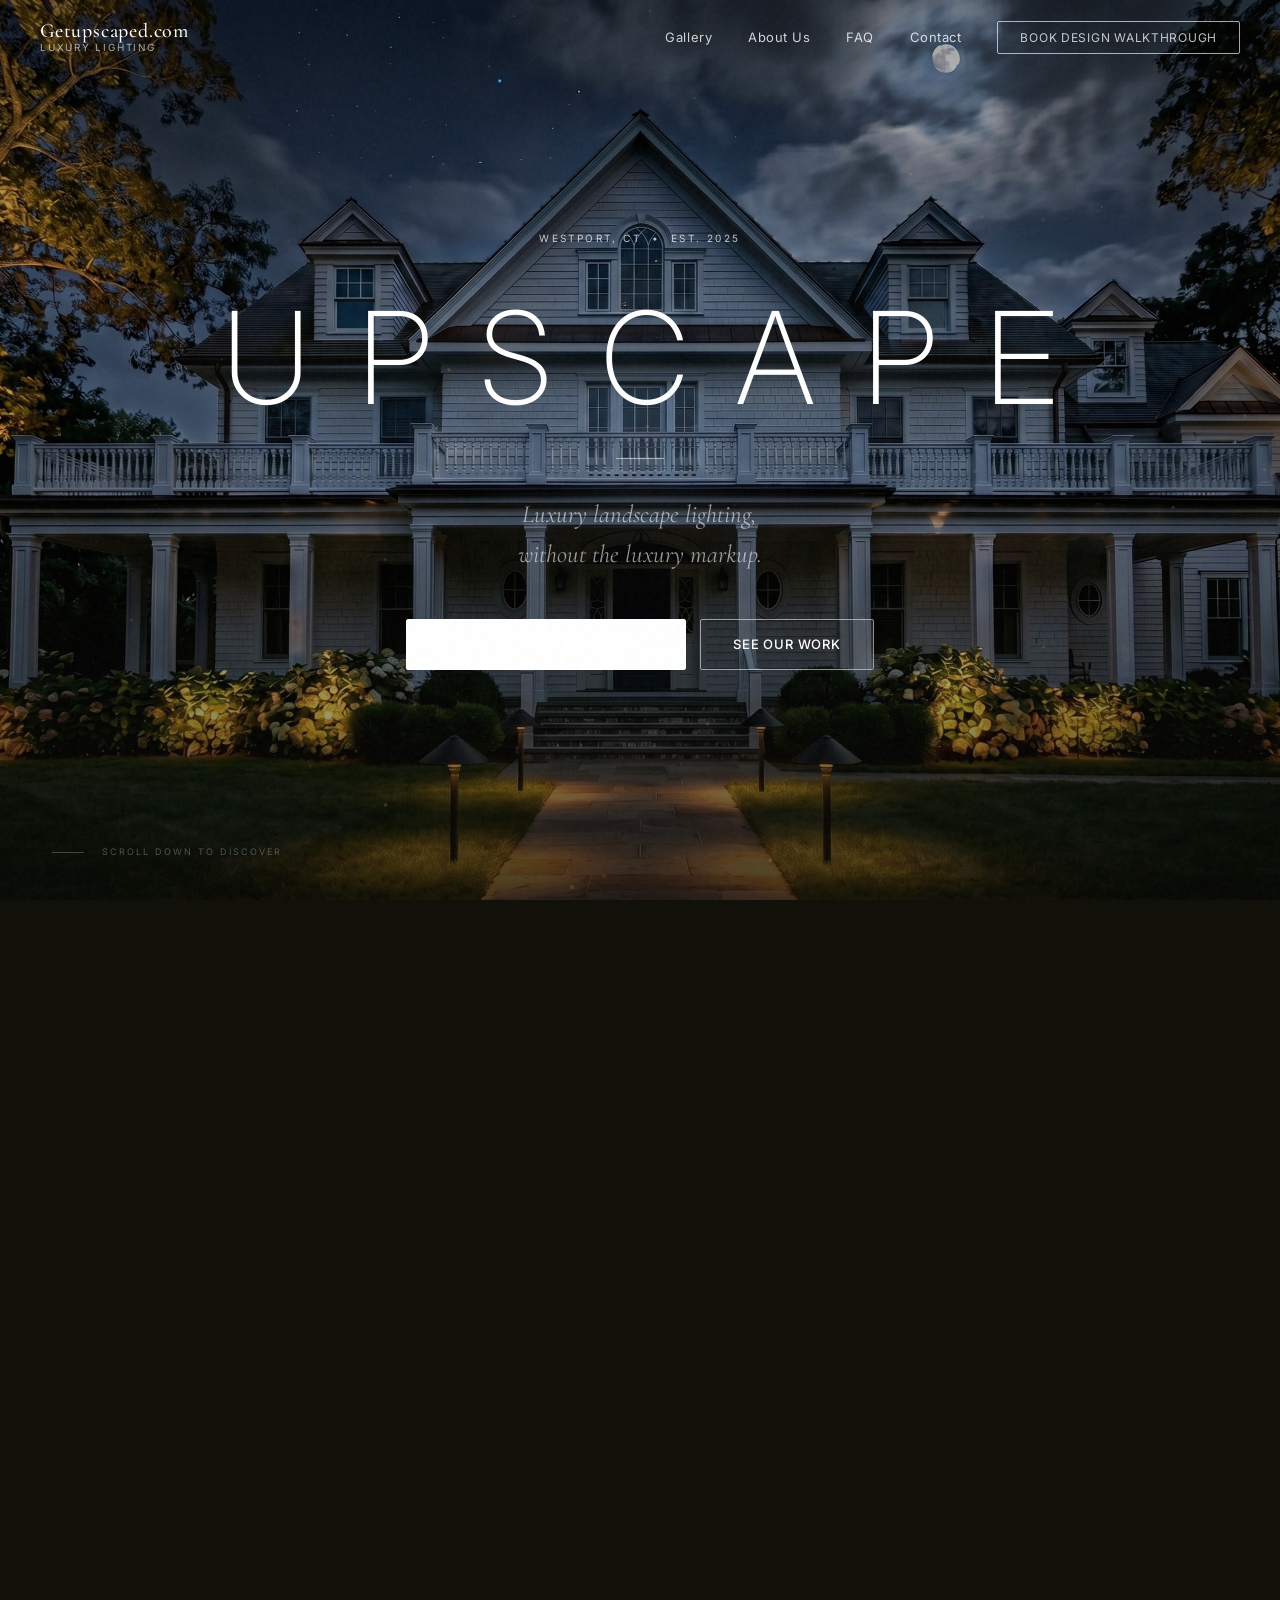
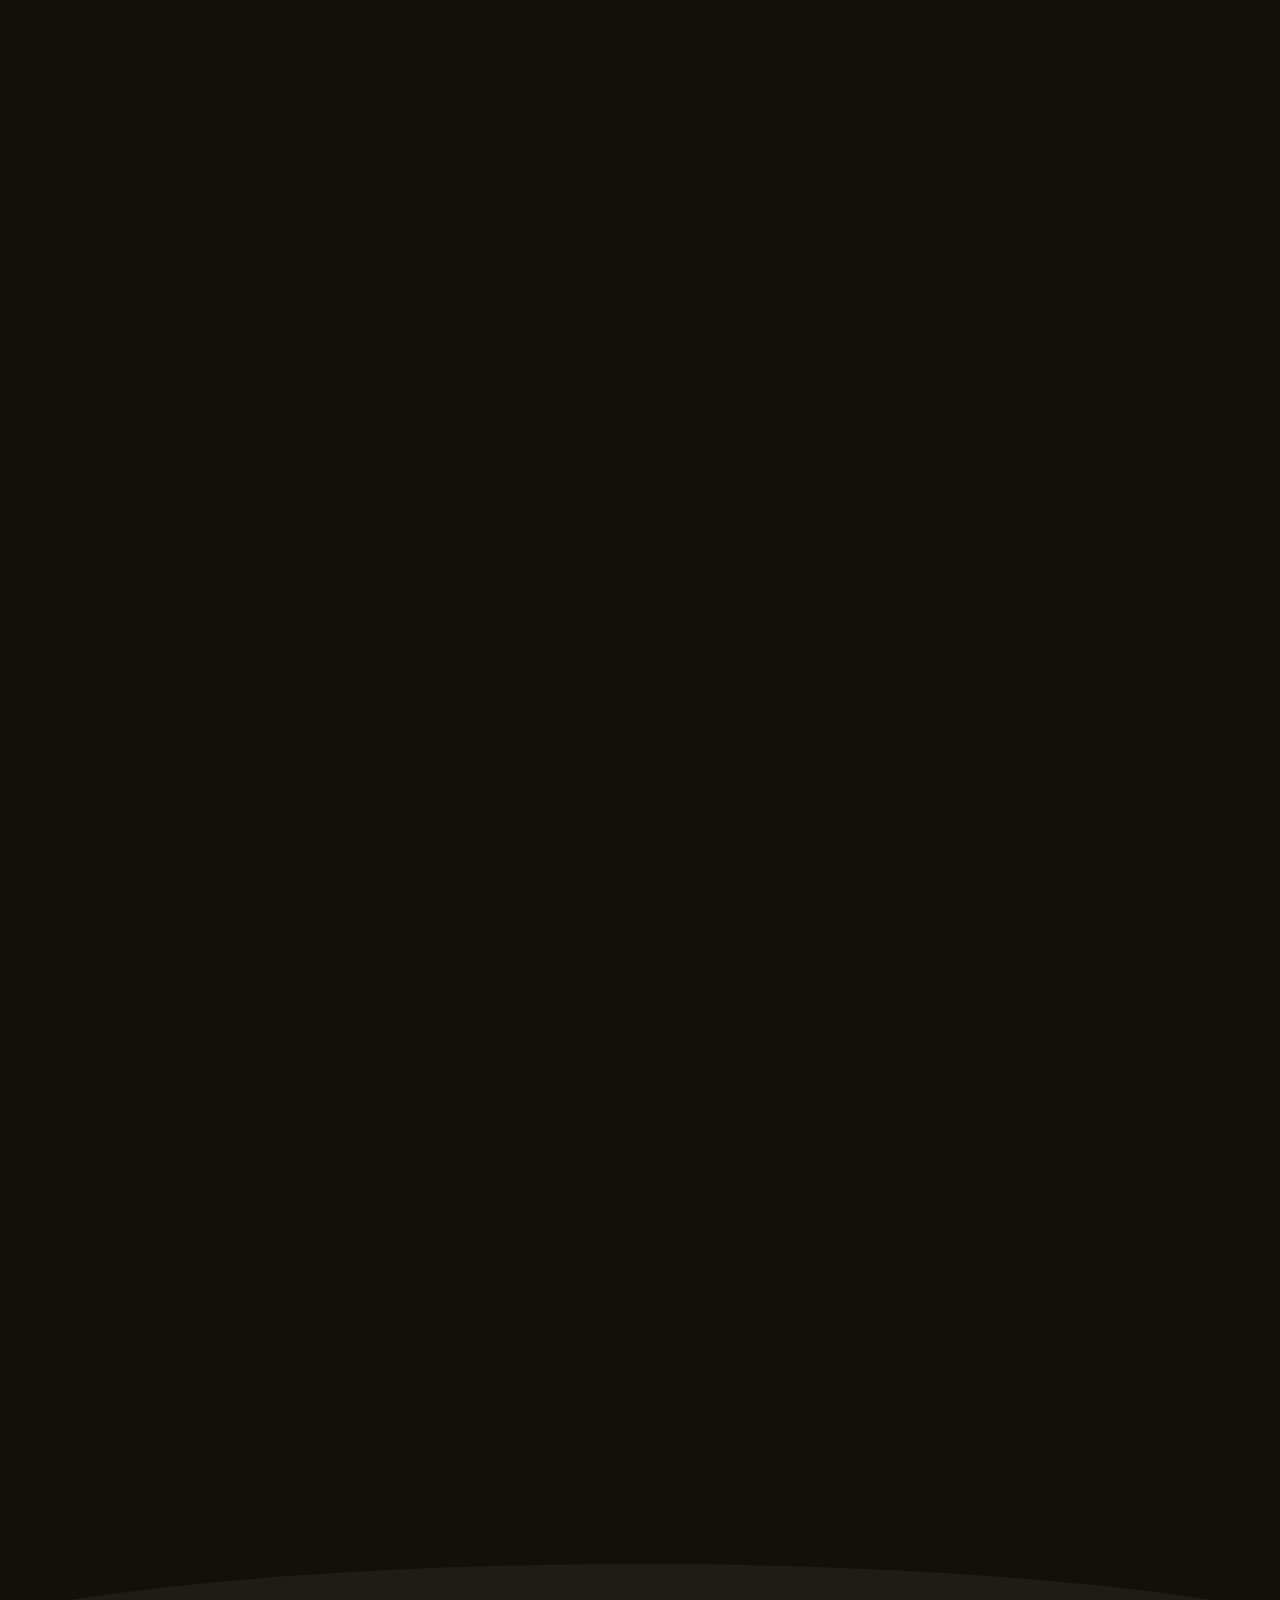
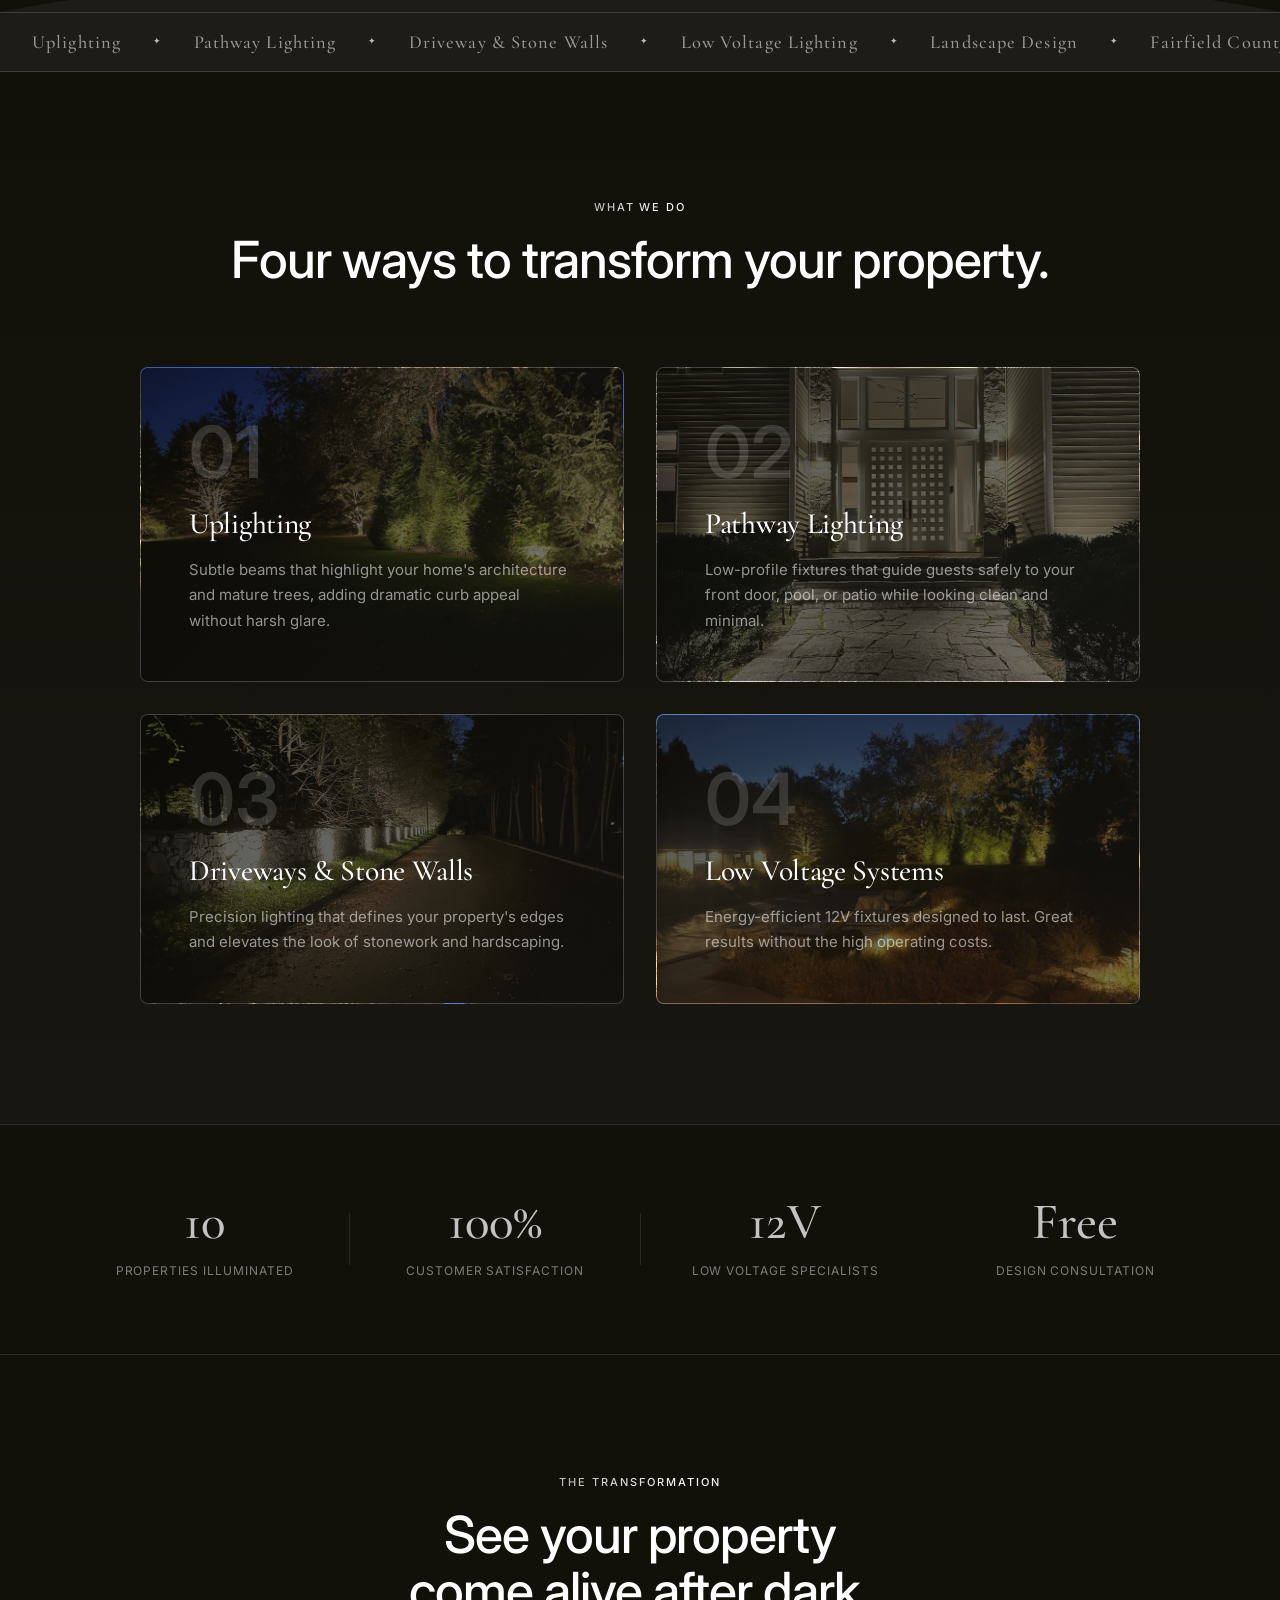
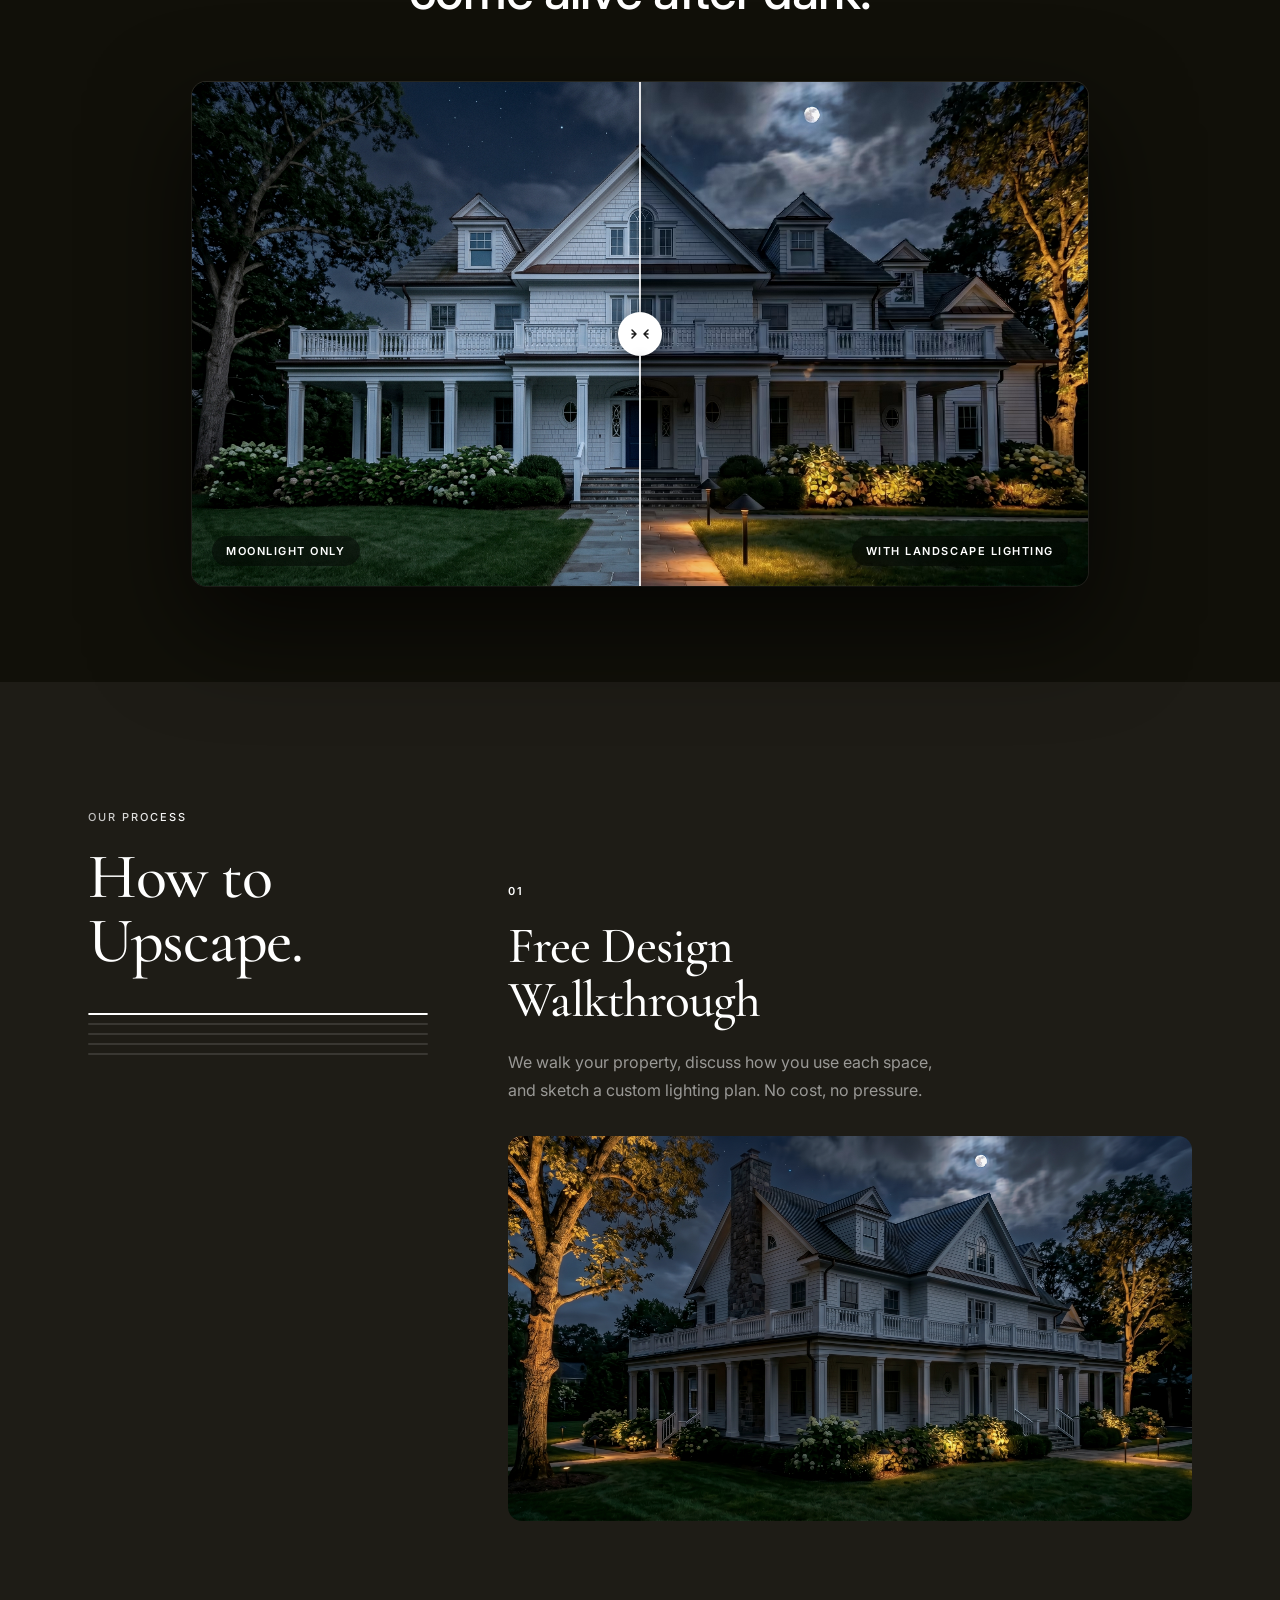
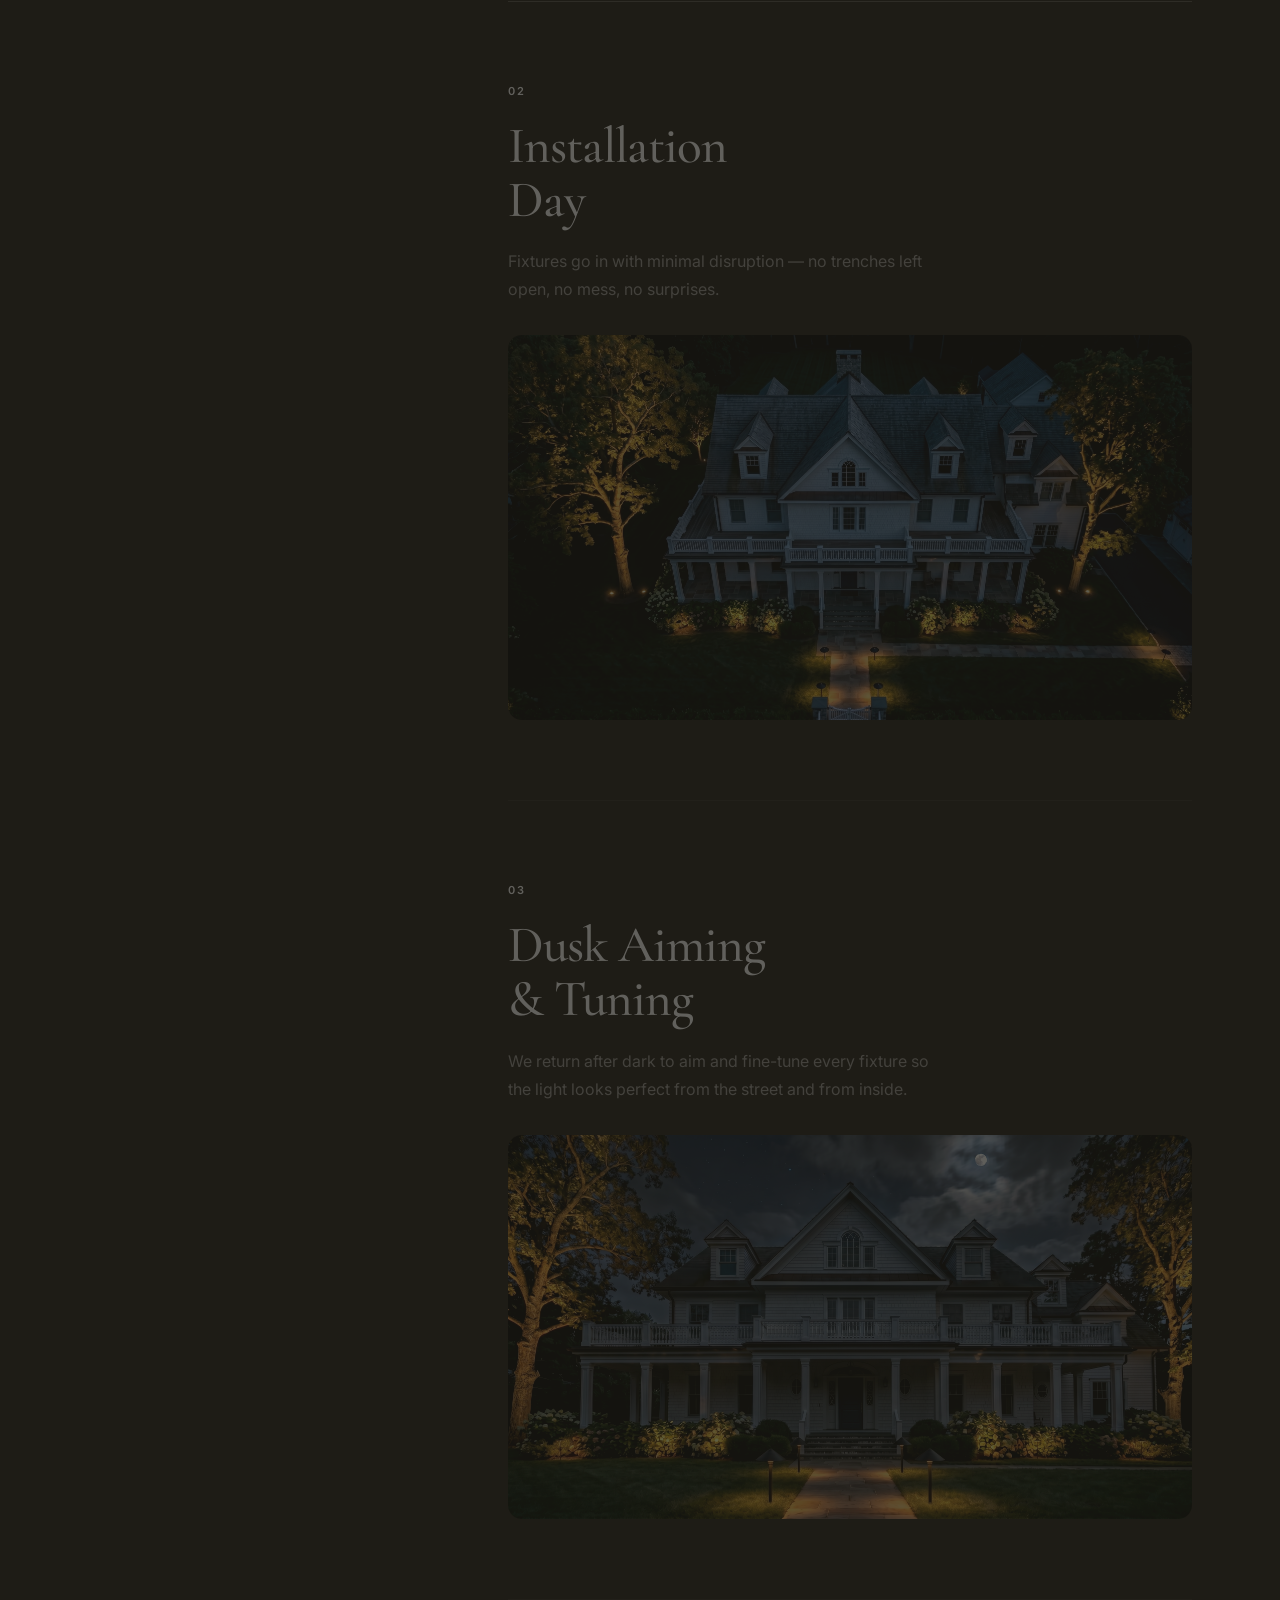
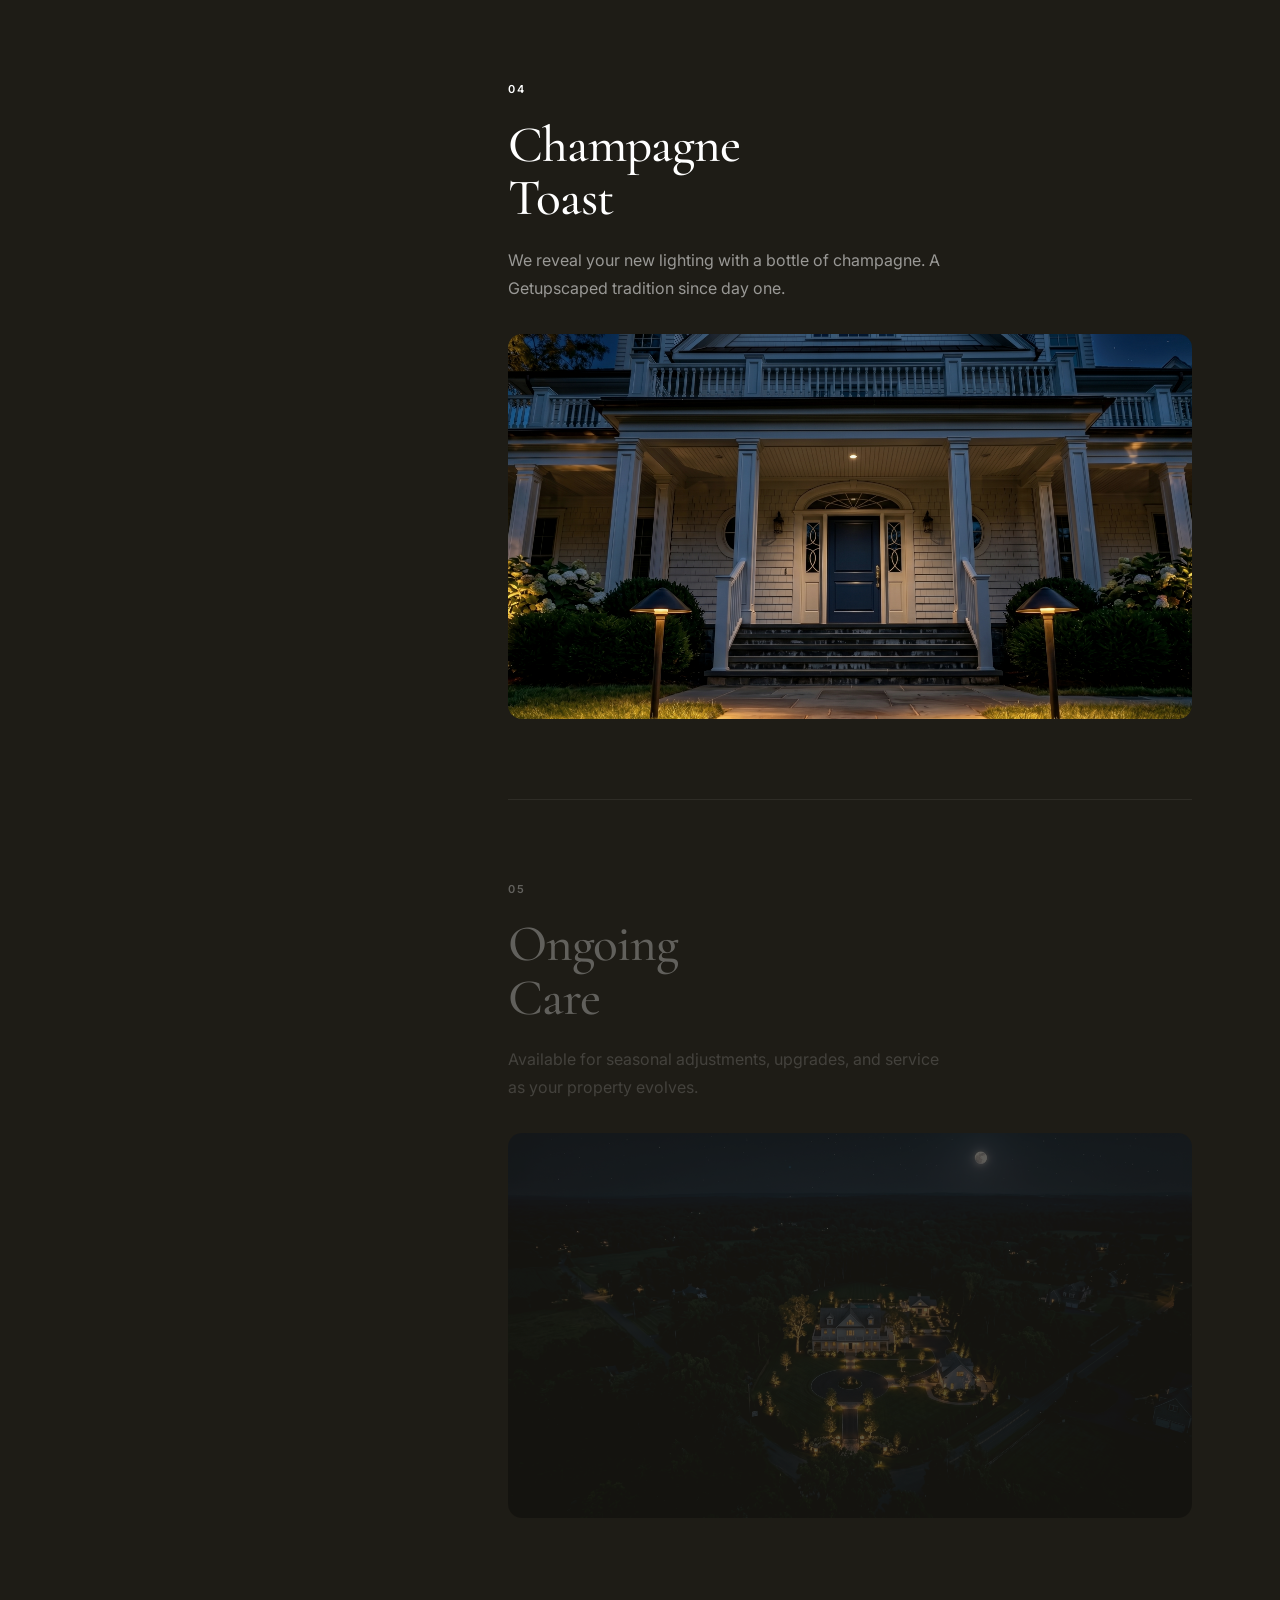
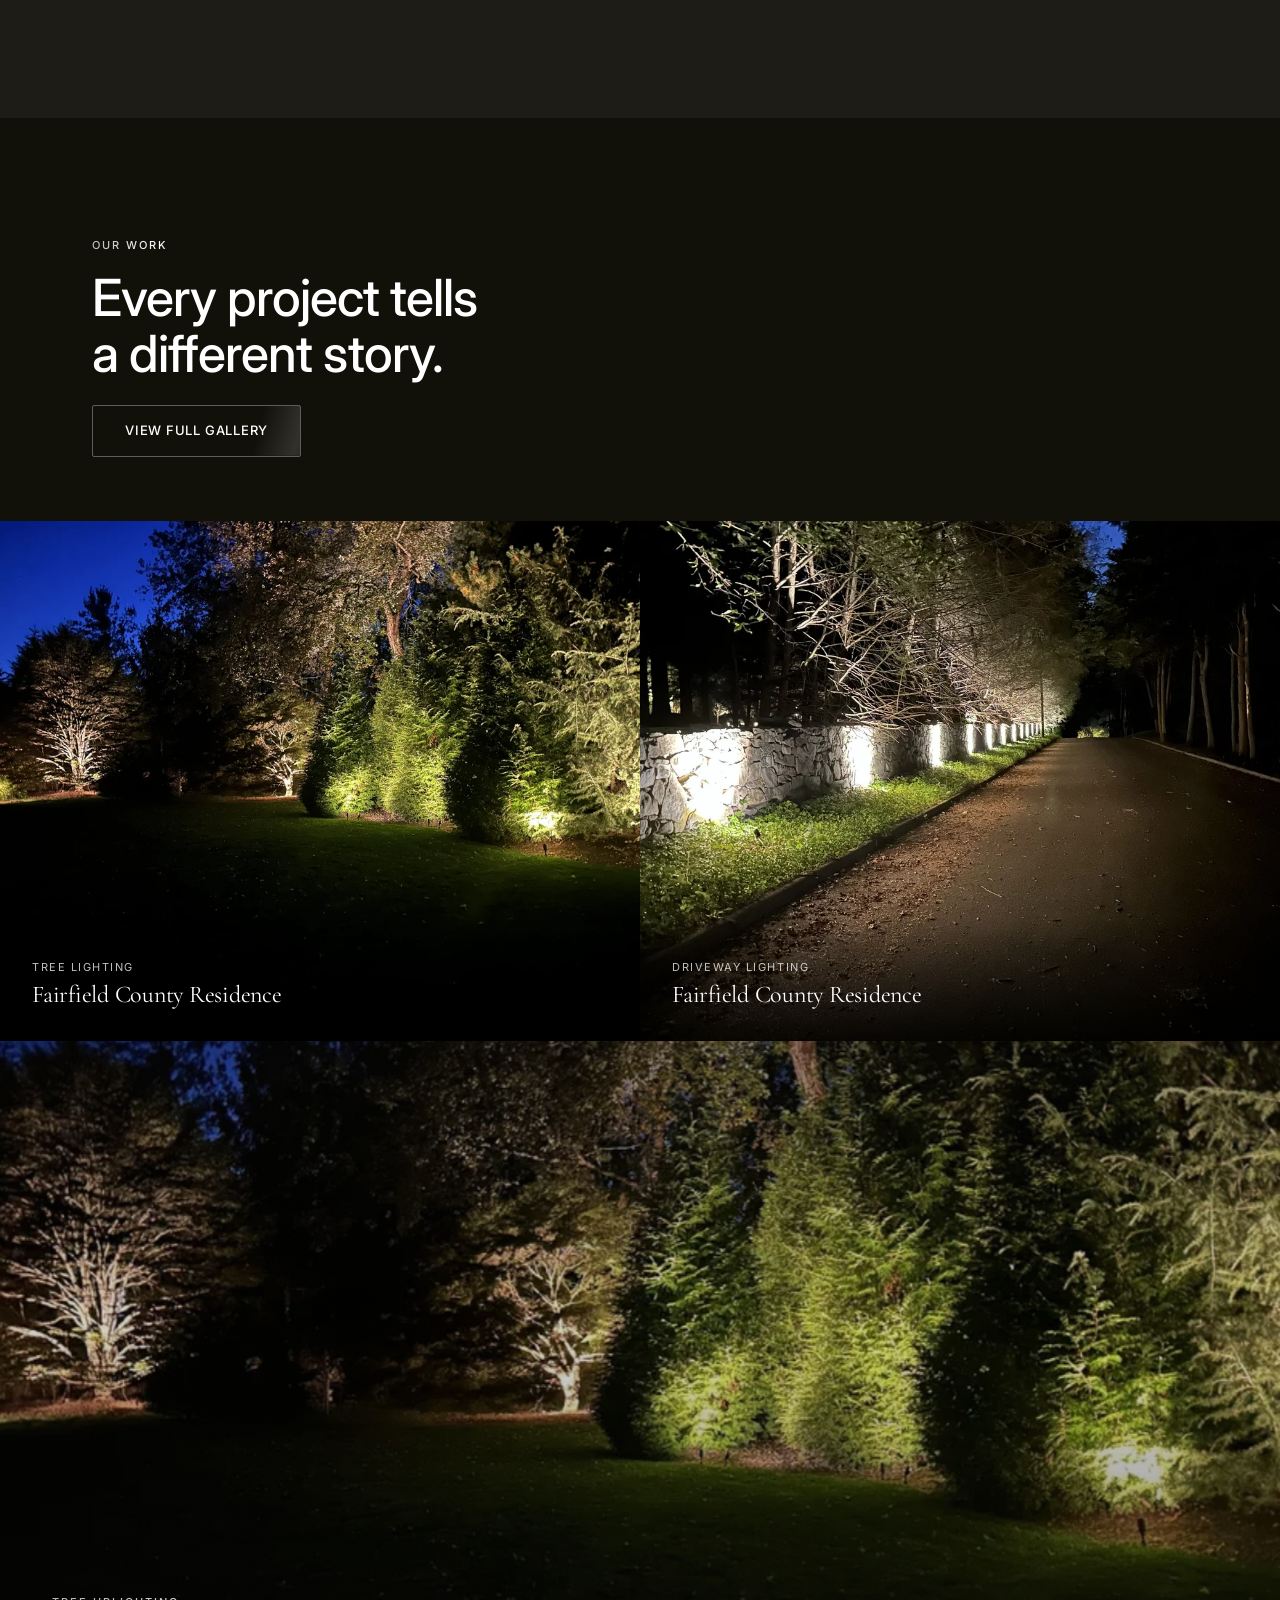
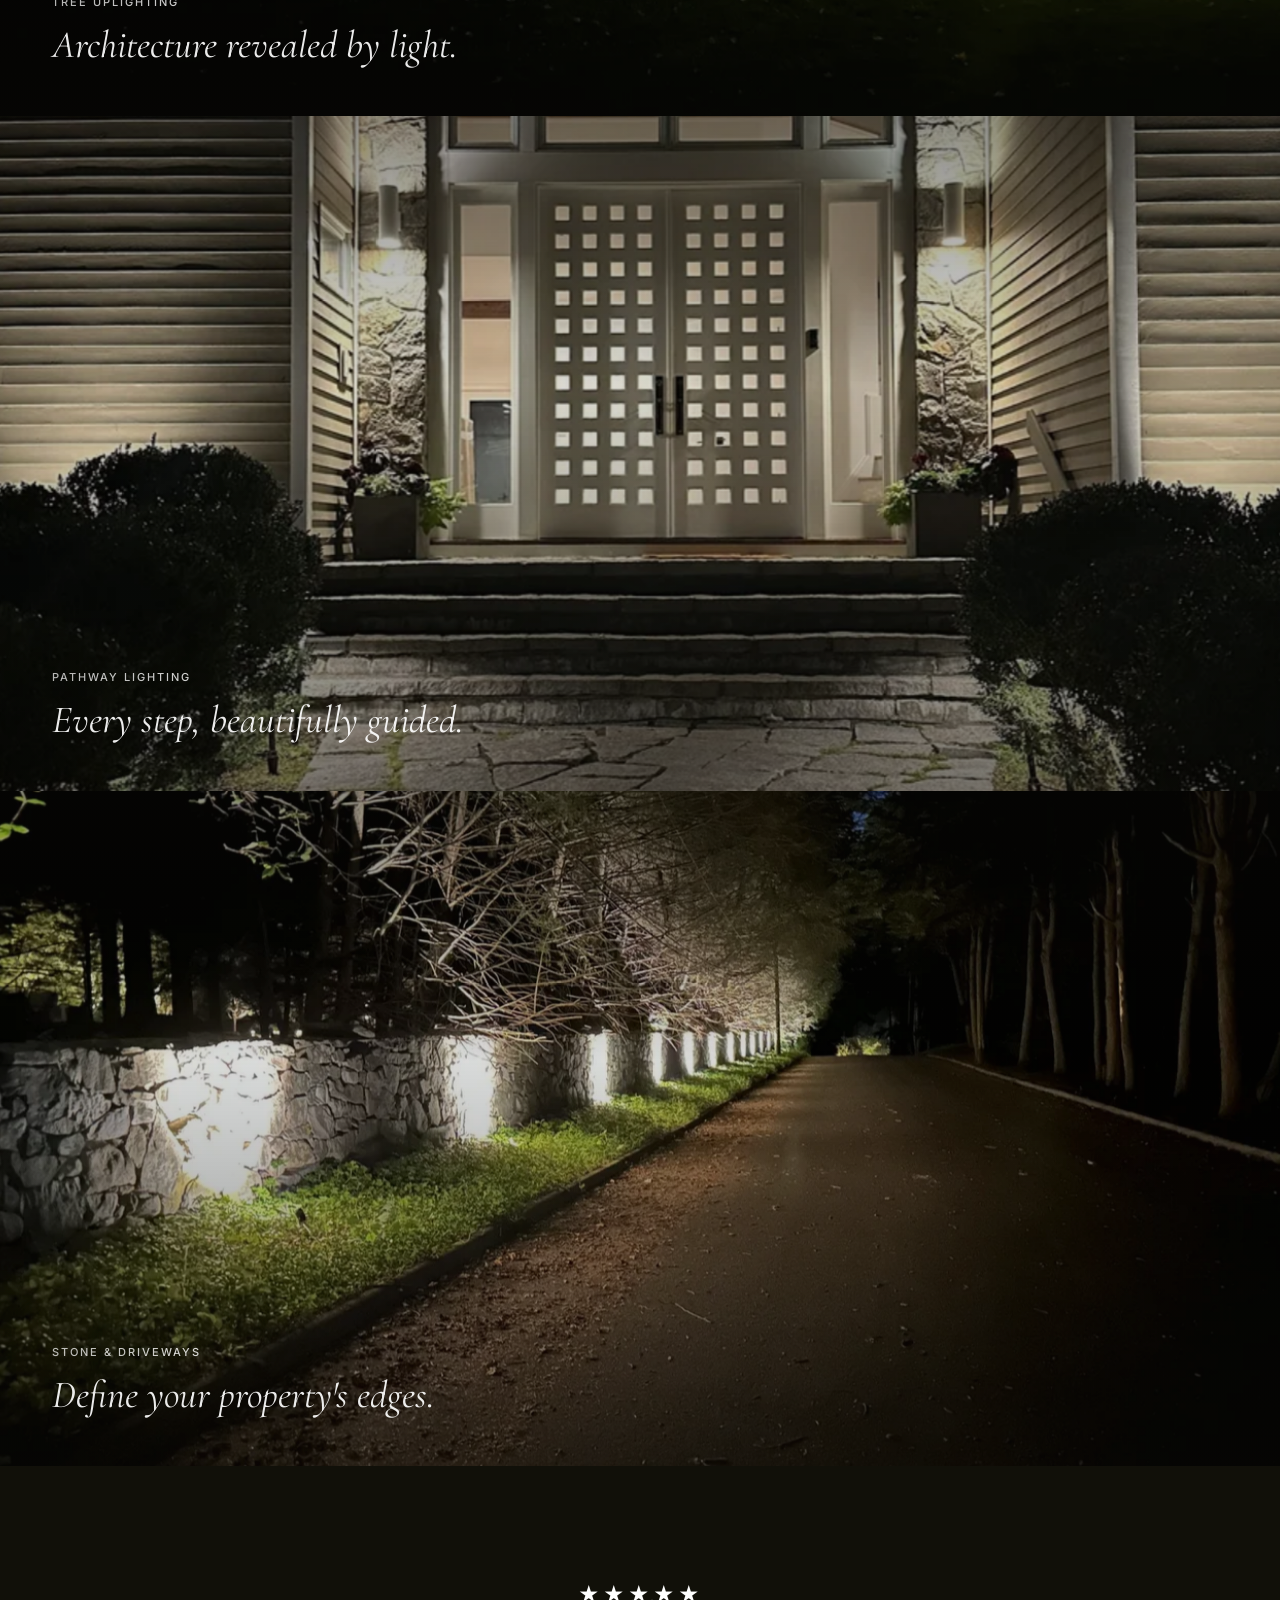
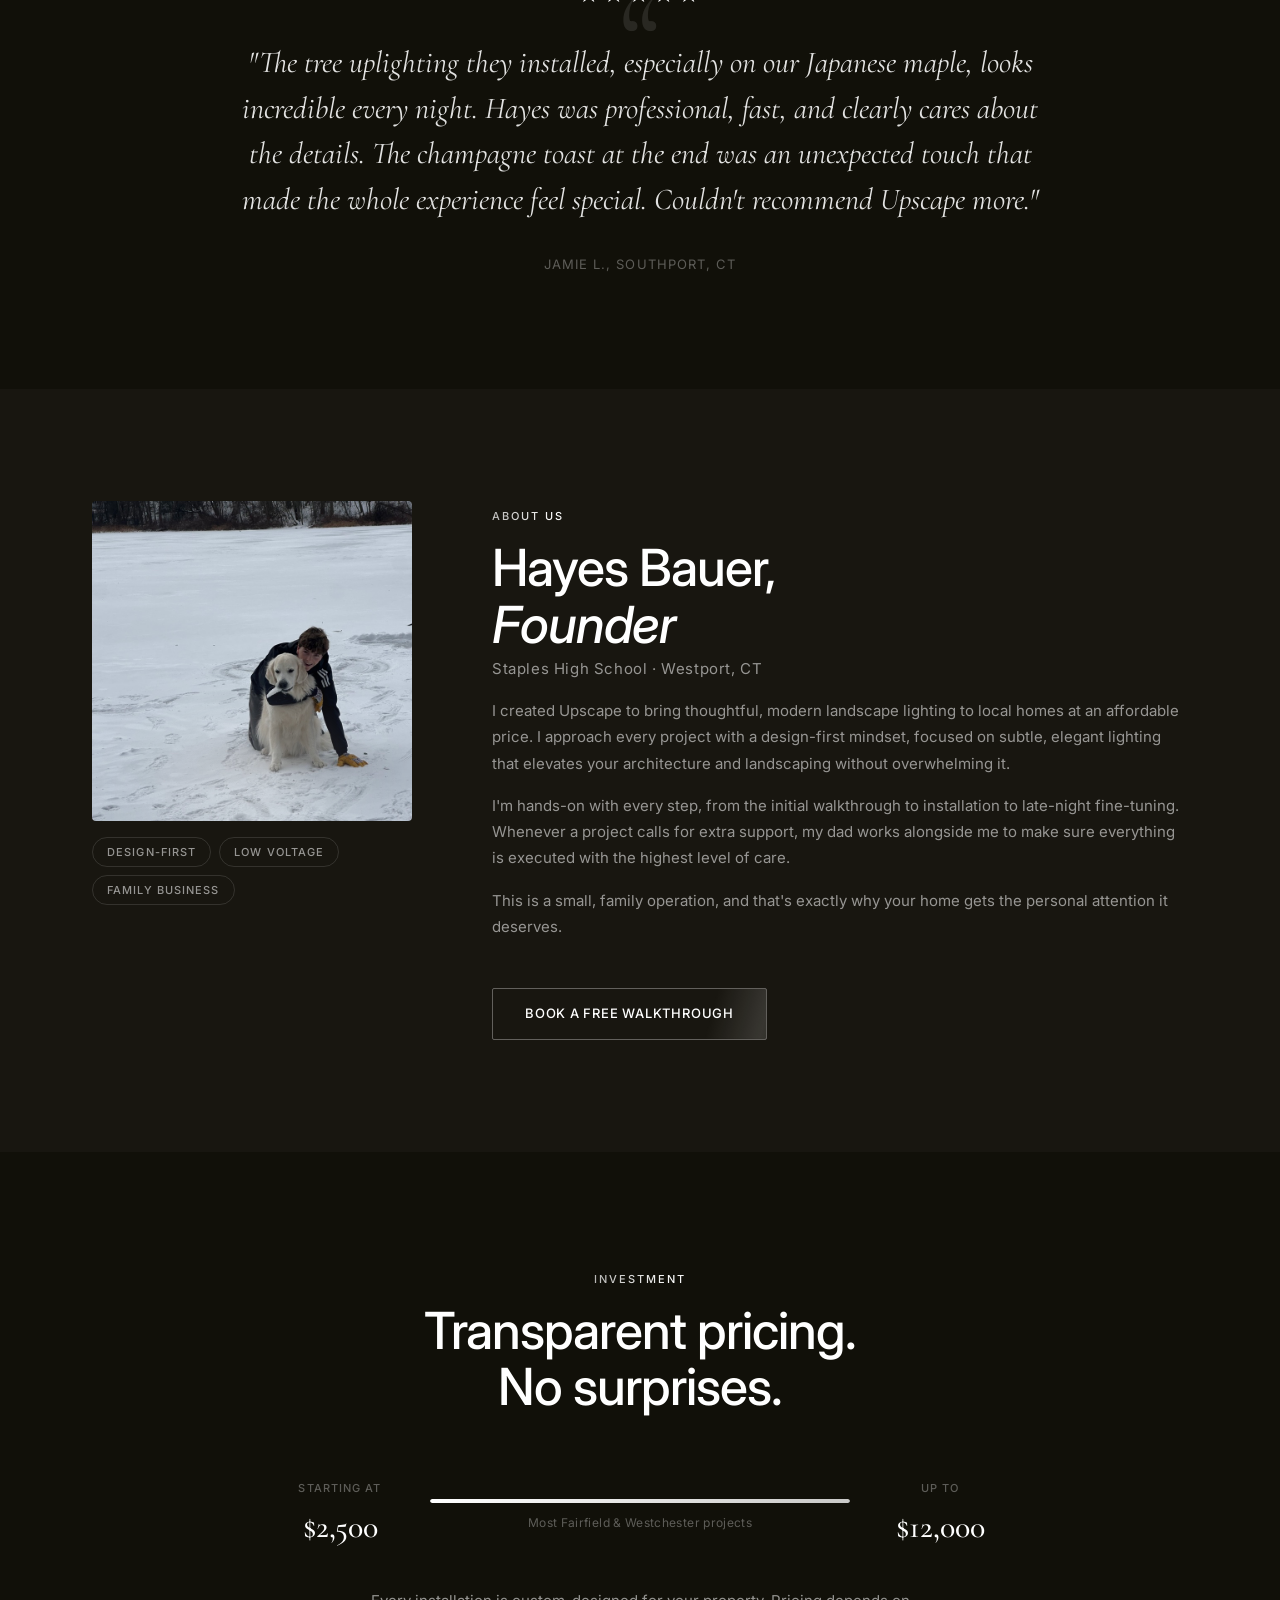
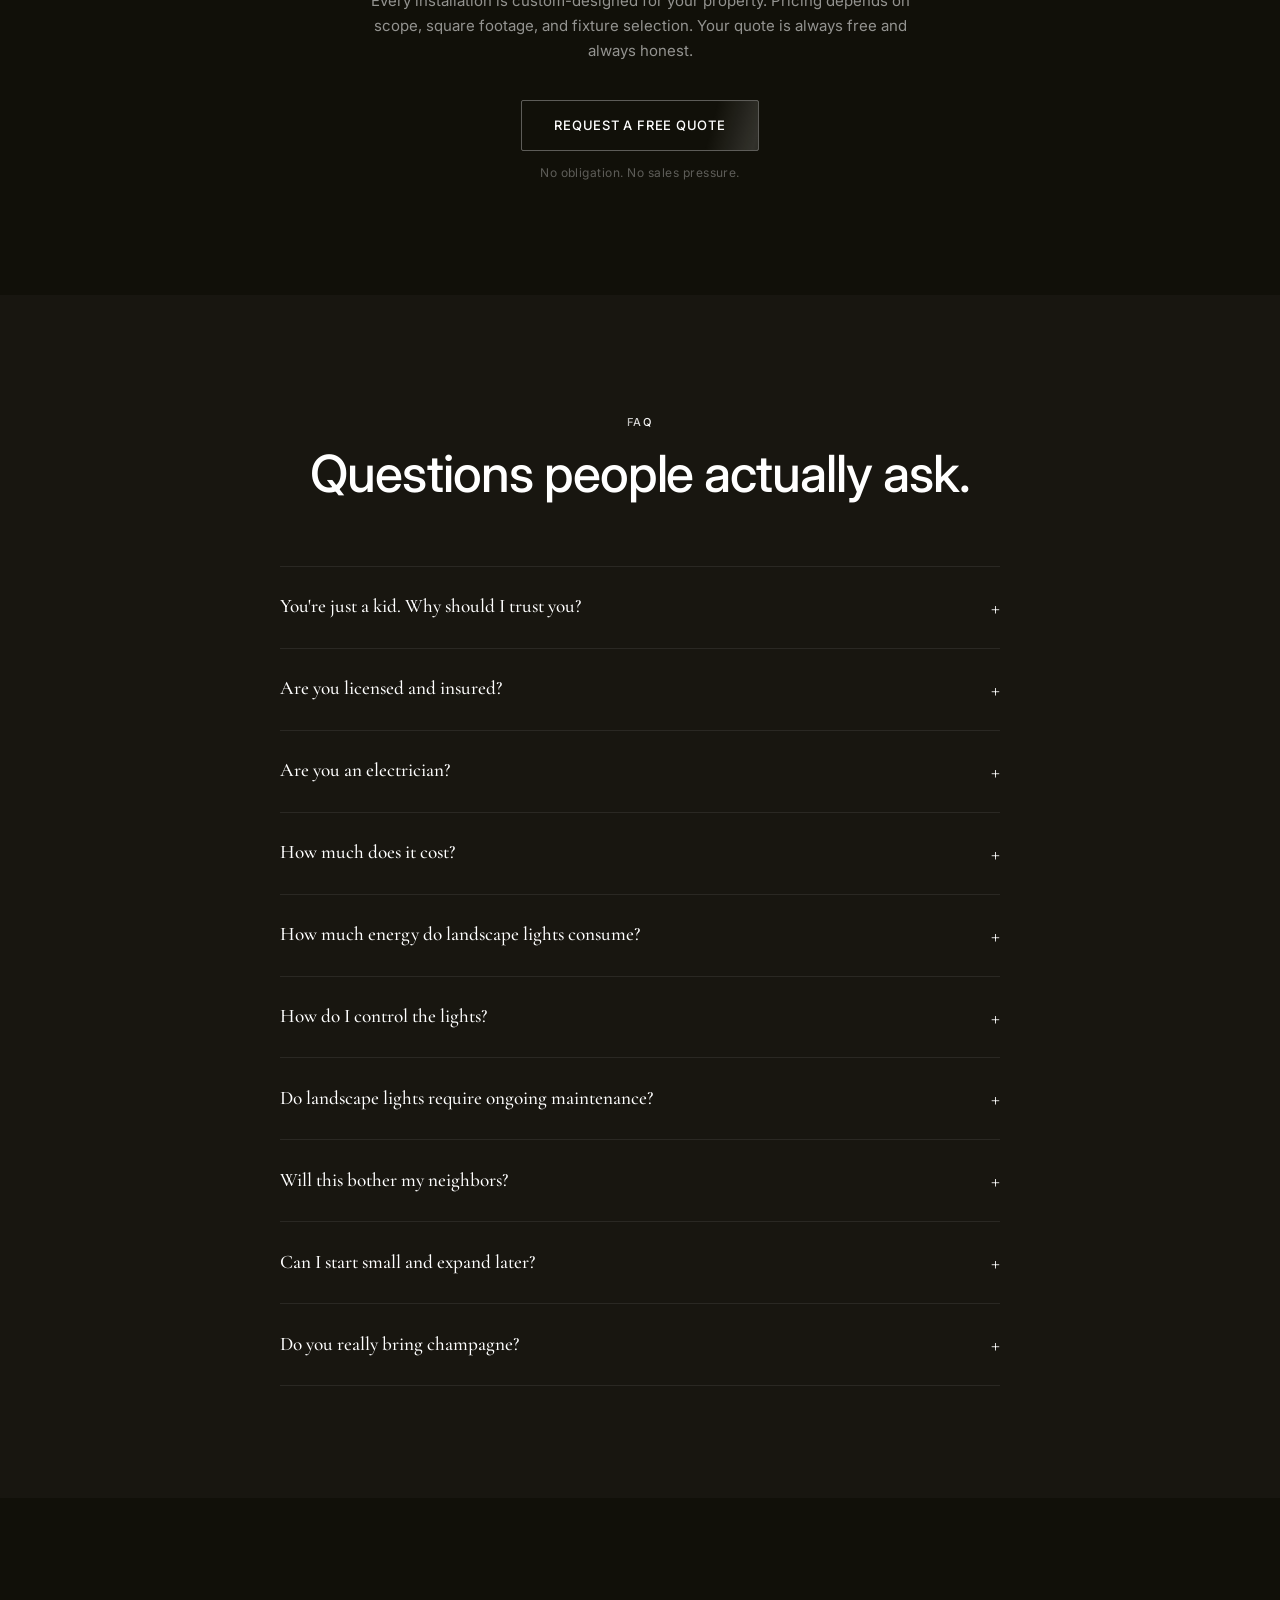
==== index.html @ 3807d0f6 "Remove beam section, add photo treatment (grain + contrast) to reduce AI look Co-Authored-By: Claude" ====
<!DOCTYPE html>
<html lang="en">
<head>
  <meta charset="UTF-8" />
  <meta name="viewport" content="width=device-width, initial-scale=1.0" />
  <title>Upscape | Luxury Landscape Lighting</title>
  <link rel="stylesheet" href="styles.css" />
  <link href="https://fonts.googleapis.com/css2?family=Cormorant+Garamond:ital,wght@0,400;0,500;0,600;1,400;1,500&family=Inter:wght@200;300;400;500&display=swap" rel="stylesheet" />
</head>
<body>

<!-- Hidden SVG grain filter -->
<svg xmlns="http://www.w3.org/2000/svg" width="0" height="0" style="position:absolute">
  <defs>
    <filter id="grain" x="0%" y="0%" width="100%" height="100%" color-interpolation-filters="sRGB">
      <feTurbulence type="fractalNoise" baseFrequency="0.65" numOctaves="3" stitchTiles="stitch" result="noise"/>
      <feColorMatrix type="saturate" values="0" in="noise" result="grayNoise"/>
      <feBlend in="SourceGraphic" in2="grayNoise" mode="overlay" result="blend"/>
      <feComposite in="blend" in2="SourceGraphic" operator="in"/>
    </filter>
  </defs>
</svg>

  <!-- NAV -->
  <nav class="nav" id="nav">
    <a href="index.html" class="nav__logo">
      <span class="nav__logo-name">Getupscaped.com</span>
      <span class="nav__logo-sub">Luxury Lighting</span>
    </a>
    <ul class="nav__links">
      <li><a href="gallery.html">Gallery</a></li>
      <li><a href="#about">About Us</a></li>
      <li><a href="#faq">FAQ</a></li>
      <li><a href="#contact">Contact</a></li>
      <li><a href="#contact" class="nav__cta">Book Design Walkthrough</a></li>
    </ul>
    <button class="nav__burger" id="burger" aria-label="Menu">
      <span></span><span></span>
    </button>
  </nav>

  <!-- MOBILE MENU -->
  <div class="mob" id="mob" aria-hidden="true">
    <button class="mob__close" id="mobClose">&#x2715;</button>
    <ul>
      <li><a href="gallery.html" class="mob__link">Gallery</a></li>
      <li><a href="#about" class="mob__link">About Us</a></li>
      <li><a href="#faq" class="mob__link">FAQ</a></li>
      <li><a href="#contact" class="mob__link">Contact</a></li>
      <li><a href="#contact" class="mob__link mob__link--cta">Book Design Walkthrough</a></li>
    </ul>
    <div class="mob__foot">
      <span>Westport, CT</span>
      <span>(203) 682-5387</span>
    </div>
  </div>

  <!-- HERO -->
  <div class="hero-track" id="heroTrack">
  <section class="hero" id="hero">
    <div class="hero__cinematic" aria-hidden="true">
      <img id="heroImgWide" src="glif-media-_r_15p_.jpg" alt="" draggable="false"/>
    </div>
    <div class="hero__overlay"></div>

    <div class="hero__content">
      <p class="hero__location reveal">Westport, CT &nbsp;&bull;&nbsp; Est. 2025</p>
      <h1 class="hero__wordmark reveal" data-delay="180">UPSCAPE</h1>
      <div class="hero__divider reveal" data-delay="320"></div>
      <p class="hero__tagline reveal" data-delay="420">Luxury landscape lighting,<br>without the luxury markup.</p>
      <div class="hero__actions reveal" data-delay="560">
        <a href="#contact" class="btn btn--gold">Book Design Walkthrough</a>
        <a href="gallery.html" class="btn btn--outline-white">See Our Work</a>
      </div>
    </div>

    <div class="hero__scroll-hint">
      <span class="hero__scroll-line-h"></span>
      <span class="hero__scroll-discover">Scroll down to discover</span>
    </div>
  </section>
  </div>

  <!-- WAVE TRANSITION -->
  <div class="wave-mask" aria-hidden="true">
    <svg xmlns="http://www.w3.org/2000/svg" viewBox="0 0 1440 80" preserveAspectRatio="none">
      <path d="M0,80 C360,0 1080,0 1440,80 L1440,80 L0,80 Z" fill="var(--dark-2)"/>
    </svg>
  </div>

  <!-- MARQUEE TICKER -->
  <div class="marquee" aria-hidden="true">
    <div class="marquee__track">
      <span>Uplighting</span><span class="marquee__dot">✦</span>
      <span>Pathway Lighting</span><span class="marquee__dot">✦</span>
      <span>Driveway &amp; Stone Walls</span><span class="marquee__dot">✦</span>
      <span>Low Voltage Lighting</span><span class="marquee__dot">✦</span>
      <span>Landscape Design</span><span class="marquee__dot">✦</span>
      <span>Fairfield County</span><span class="marquee__dot">✦</span>
      <span>Westchester County</span><span class="marquee__dot">✦</span>
      <span>Uplighting</span><span class="marquee__dot">✦</span>
      <span>Pathway Lighting</span><span class="marquee__dot">✦</span>
      <span>Driveway &amp; Stone Walls</span><span class="marquee__dot">✦</span>
      <span>Low Voltage Lighting</span><span class="marquee__dot">✦</span>
      <span>Landscape Design</span><span class="marquee__dot">✦</span>
      <span>Fairfield County</span><span class="marquee__dot">✦</span>
      <span>Westchester County</span><span class="marquee__dot">✦</span>
    </div>
  </div>

  <!-- SERVICES SHOWCASE -->
  <section class="services-showcase" id="services">
    <div class="container">
      <div class="services-showcase__head reveal">
        <span class="eyebrow">What We Do</span>
        <h2 class="sec-title">Four ways to transform your property.</h2>
      </div>
      <div class="services-showcase__grid stagger-children">
        <div class="service-card reveal" data-delay="0">
          <div class="service-card__number">01</div>
          <h3>Uplighting</h3>
          <p>Subtle beams that highlight your home's architecture and mature trees, adding dramatic curb appeal without harsh glare.</p>
        </div>
        <div class="service-card reveal" data-delay="100">
          <div class="service-card__number">02</div>
          <h3>Pathway Lighting</h3>
          <p>Low-profile fixtures that guide guests safely to your front door, pool, or patio while looking clean and minimal.</p>
        </div>
        <div class="service-card reveal" data-delay="200">
          <div class="service-card__number">03</div>
          <h3>Driveways &amp; Stone Walls</h3>
          <p>Precision lighting that defines your property's edges and elevates the look of stonework and hardscaping.</p>
        </div>
        <div class="service-card reveal" data-delay="300">
          <div class="service-card__number">04</div>
          <h3>Low Voltage Systems</h3>
          <p>Energy-efficient 12V fixtures designed to last. Great results without the high operating costs.</p>
        </div>
      </div>
    </div>
  </section>

  <!-- STATS -->
  <div class="stats-band">
    <div class="container stats-band__inner stagger-children">
      <div class="stat reveal">
        <span class="stat__n">10</span>
        <span class="stat__l">Properties Illuminated</span>
      </div>
      <div class="stat__sep"></div>
      <div class="stat reveal" data-delay="100">
        <span class="stat__n" data-count="100" data-suffix="%" data-duration="600">0%</span>
        <span class="stat__l">Customer Satisfaction</span>
      </div>
      <div class="stat__sep"></div>
      <div class="stat reveal" data-delay="200">
        <span class="stat__n">12V</span>
        <span class="stat__l">Low Voltage Specialists</span>
      </div>
      <div class="stat__sep"></div>
      <div class="stat reveal" data-delay="300">
        <span class="stat__n">Free</span>
        <span class="stat__l">Design Consultation</span>
      </div>
    </div>
  </div>

  <!-- BEFORE / AFTER SLIDER -->
  <section class="ba-section section" id="scene">
    <div class="container">
      <div class="sec-head reveal" style="text-align:center">
        <span class="eyebrow">The Transformation</span>
        <h2 class="sec-title">See your property<br>come alive after dark.</h2>
      </div>
    </div>
    <div class="ba-wrap reveal">
      <div class="ba-slider" id="baSlider">
        <!-- AFTER (lights on) — full width base layer -->
        <div class="ba-after">
          <img src="i9givefkzeijocwtcg1p.avif" alt="House with landscape lighting on" draggable="false"/>
          <span class="ba-label ba-label--after">With Landscape Lighting</span>
        </div>
        <!-- BEFORE (lights off) — clipped to left portion -->
        <div class="ba-before" id="baBefore">
          <img src="glif-media-_R_ib7e9cqn5fiv5vsnp37b_.jpg" alt="House with moonlight only" draggable="false"/>
          <span class="ba-label ba-label--before">Moonlight Only</span>
        </div>
        <!-- Drag handle -->
        <div class="ba-handle" id="baHandle">
          <div class="ba-handle__line"></div>
          <div class="ba-handle__circle">
            <svg width="20" height="20" viewBox="0 0 20 20" fill="none" xmlns="http://www.w3.org/2000/svg">
              <path d="M6 10L2 6M6 10L2 14M6 10H2" stroke="currentColor" stroke-width="1.5" stroke-linecap="round" stroke-linejoin="round"/>
              <path d="M14 10L18 6M14 10L18 14M14 10H18" stroke="currentColor" stroke-width="1.5" stroke-linecap="round" stroke-linejoin="round"/>
            </svg>
          </div>
          <div class="ba-handle__line"></div>
        </div>
      </div>
    </div>
  </section>

  <!-- HOW IT WORKS — sticky scroll layout -->
  <section class="hiw" id="process">
    <div class="hiw__inner">

      <!-- LEFT: sticky headline -->
      <div class="hiw__left">
        <div class="hiw__left-sticky">
          <span class="eyebrow">Our Process</span>
          <h2 class="hiw__heading">How to<br>Upscape.</h2>
          <!-- progress bars -->
          <div class="hiw__pager" id="hiwPager">
            <div class="hiw__pager-bar"><div class="hiw__pager-fill"></div></div>
            <div class="hiw__pager-bar"><div class="hiw__pager-fill"></div></div>
            <div class="hiw__pager-bar"><div class="hiw__pager-fill"></div></div>
            <div class="hiw__pager-bar"><div class="hiw__pager-fill"></div></div>
            <div class="hiw__pager-bar"><div class="hiw__pager-fill"></div></div>
          </div>
        </div>
      </div>

      <!-- RIGHT: scrolling steps -->
      <div class="hiw__right" id="hiwSteps">
        <div class="hiw__step" data-step="0">
          <div class="hiw__step-num">01</div>
          <h3 class="hiw__step-title">Free Design<br>Walkthrough</h3>
          <p class="hiw__step-body">We walk your property, discuss how you use each space, and sketch a custom lighting plan. No cost, no pressure.</p>
          <div class="hiw__step-img"><img src="glif-media-_r_15k_.jpg" alt="Property walkthrough" loading="lazy"/></div>
        </div>
        <div class="hiw__step" data-step="1">
          <div class="hiw__step-num">02</div>
          <h3 class="hiw__step-title">Installation<br>Day</h3>
          <p class="hiw__step-body">Fixtures go in with minimal disruption — no trenches left open, no mess, no surprises.</p>
          <div class="hiw__step-img"><img src="glif-media-_r_15f_.jpg" alt="Installation" loading="lazy"/></div>
        </div>
        <div class="hiw__step" data-step="2">
          <div class="hiw__step-num">03</div>
          <h3 class="hiw__step-title">Dusk Aiming<br>&amp; Tuning</h3>
          <p class="hiw__step-body">We return after dark to aim and fine-tune every fixture so the light looks perfect from the street and from inside.</p>
          <div class="hiw__step-img"><img src="glif-media-_r_15p_.jpg" alt="Tuning lights at dusk" loading="lazy"/></div>
        </div>
        <div class="hiw__step" data-step="3">
          <div class="hiw__step-num">04</div>
          <h3 class="hiw__step-title">Champagne<br>Toast</h3>
          <p class="hiw__step-body">We reveal your new lighting with a bottle of champagne. A Getupscaped tradition since day one.</p>
          <div class="hiw__step-img"><img src="glif-media-_r_163_.jpg" alt="Champagne toast" loading="lazy"/></div>
        </div>
        <div class="hiw__step" data-step="4">
          <div class="hiw__step-num">05</div>
          <h3 class="hiw__step-title">Ongoing<br>Care</h3>
          <p class="hiw__step-body">Available for seasonal adjustments, upgrades, and service as your property evolves.</p>
          <div class="hiw__step-img"><img src="glif-media-_r_15a_.jpg" alt="Ongoing care" loading="lazy"/></div>
        </div>
      </div>

    </div>
  </section>

  <!-- GALLERY PREVIEW -->
  <section class="preview section">
    <div class="container">
      <div class="sec-head reveal">
        <span class="eyebrow">Our Work</span>
        <h2 class="sec-title">Every project tells<br>a different story.</h2>
        <a href="gallery.html" class="btn btn--dark" style="margin-top:24px">View Full Gallery</a>
      </div>
    </div>
    <div class="preview__grid">
      <div class="preview__item reveal" data-delay="0">
        <div class="preview__bg preview__bg--1"></div>
        <div class="preview__caption">
          <span>Tree Lighting</span>
          <h3>Fairfield County Residence</h3>
        </div>
      </div>
      <div class="preview__item reveal" data-delay="120">
        <div class="preview__bg preview__bg--2"></div>
        <div class="preview__caption">
          <span>Driveway Lighting</span>
          <h3>Fairfield County Residence</h3>
        </div>
      </div>
    </div>
  </section>

  <!-- PARALLAX PHOTO STRIP -->
  <div class="parallax-strip">
    <div class="parallax-strip__panel" data-zoom>
      <div class="parallax-strip__bg parallax-strip__bg--1"></div>
      <div class="parallax-strip__overlay"></div>
      <div class="parallax-strip__label">
        <span class="eyebrow">Tree Uplighting</span>
        <p>Architecture revealed by light.</p>
      </div>
    </div>
    <div class="parallax-strip__panel" data-zoom>
      <div class="parallax-strip__bg parallax-strip__bg--2"></div>
      <div class="parallax-strip__overlay"></div>
      <div class="parallax-strip__label">
        <span class="eyebrow">Pathway Lighting</span>
        <p>Every step, beautifully guided.</p>
      </div>
    </div>
    <div class="parallax-strip__panel" data-zoom>
      <div class="parallax-strip__bg parallax-strip__bg--3"></div>
      <div class="parallax-strip__overlay"></div>
      <div class="parallax-strip__label">
        <span class="eyebrow">Stone &amp; Driveways</span>
        <p>Define your property's edges.</p>
      </div>
    </div>
  </div>

  <!-- TESTIMONIAL -->
  <section class="testi section" id="testimonial">
    <div class="container">
      <div class="testi__inner reveal">
        <div class="testi__stars">★★★★★</div>
        <blockquote>"The tree uplighting they installed, especially on our Japanese maple, looks incredible every night. Hayes was professional, fast, and clearly cares about the details. The champagne toast at the end was an unexpected touch that made the whole experience feel special. Couldn't recommend Upscape more."</blockquote>
        <cite>Jamie L., Southport, CT</cite>
      </div>
    </div>
  </section>

  <!-- ABOUT -->
  <section class="about section" id="about">
    <div class="container">
      <div class="about__inner">
        <div class="about__img reveal">
          <div class="about__img-box">
            <img src="hayes-and-dog.jpeg" alt="Hayes Bauer" class="about__photo" />
            <div class="about__img-glow"></div>
          </div>
          <div class="about__tags">
            <span>Design-First</span>
            <span>Low Voltage</span>
            <span>Family Business</span>
          </div>
        </div>
        <div class="about__text reveal" data-delay="150">
          <span class="eyebrow">About Us</span>
          <h2 class="sec-title">Hayes Bauer,<br><em>Founder</em></h2>
          <p class="about__school">Staples High School &middot; Westport, CT</p>
          <p>I created Upscape to bring thoughtful, modern landscape lighting to local homes at an affordable price. I approach every project with a design-first mindset, focused on subtle, elegant lighting that elevates your architecture and landscaping without overwhelming it.</p>
          <p>I'm hands-on with every step, from the initial walkthrough to installation to late-night fine-tuning. Whenever a project calls for extra support, my dad works alongside me to make sure everything is executed with the highest level of care.</p>
          <p>This is a small, family operation, and that's exactly why your home gets the personal attention it deserves.</p>
          <a href="#contact" class="btn btn--dark" style="margin-top:32px">Book a Free Walkthrough</a>
        </div>
      </div>
    </div>
  </section>

  <!-- PRICING -->
  <section class="pricing section" id="pricing">
    <div class="container">
      <div class="sec-head reveal" style="text-align:center">
        <span class="eyebrow">Investment</span>
        <h2 class="sec-title">Transparent pricing.<br>No surprises.</h2>
      </div>
      <div class="pricing__range reveal">
        <div class="pricing__end">
          <span class="pricing__label">Starting at</span>
          <span class="pricing__value">$2,500</span>
        </div>
        <div class="pricing__bar-wrap">
          <div class="pricing__bar">
            <div class="pricing__fill" id="pricingFill"></div>
          </div>
          <span class="pricing__bar-note">Most Fairfield &amp; Westchester projects</span>
        </div>
        <div class="pricing__end">
          <span class="pricing__label">Up to</span>
          <span class="pricing__value">$12,000</span>
        </div>
      </div>
      <p class="pricing__note reveal">Every installation is custom-designed for your property. Pricing depends on scope, square footage, and fixture selection. Your quote is always free and always honest.</p>
      <div class="pricing__cta reveal">
        <a href="#contact" class="btn btn--dark">Request a Free Quote</a>
        <span class="pricing__disclaimer">No obligation. No sales pressure.</span>
      </div>
    </div>
  </section>

  <!-- FAQ -->
  <section class="faq section" id="faq">
    <div class="container">
      <div class="sec-head reveal" style="text-align:center">
        <span class="eyebrow">FAQ</span>
        <h2 class="sec-title">Questions people actually ask.</h2>
      </div>
      <div class="faq__list">
        <div class="faq__item reveal">
          <button class="faq__q" aria-expanded="false">You're just a kid. Why should I trust you?</button>
          <div class="faq__a"><div><p>Fair question. My age means I bring genuine enthusiasm to every project, not someone going through the motions. Every client I've worked with has been fully satisfied, and my dad is involved in every installation to make sure the quality is there. I'm also not going anywhere. I'll be around to support your lighting long after the project wraps.</p></div></div>
        </div>
        <div class="faq__item reveal" data-delay="40">
          <button class="faq__q" aria-expanded="false">Are you licensed and insured?</button>
          <div class="faq__a"><div><p>Low voltage landscape lighting (typically 12V) is specifically designed to be safe to install without an electrical license. In Connecticut and most states, low voltage work of this kind doesn't require a licensed electrician. The transformers and fixtures operate well below any risk threshold. I'm always happy to address any concerns before we start.</p></div></div>
        </div>
        <div class="faq__item reveal" data-delay="80">
          <button class="faq__q" aria-expanded="false">Are you an electrician?</button>
          <div class="faq__a"><div><p>No, and for low voltage landscape lighting, you don't need one. These systems run at 12 volts, far below the 120V household wiring that requires a licensed electrician. Low voltage is what makes outdoor landscape lighting safe, affordable, and the perfect fit for what I do.</p></div></div>
        </div>
        <div class="faq__item reveal" data-delay="120">
          <button class="faq__q" aria-expanded="false">How much does it cost?</button>
          <div class="faq__a"><div><p>Most projects fall between $2,500 and $12,000 depending on scope, number of fixtures, and the complexity of your property. I give every client a free, itemized quote before any work begins. No hidden fees, no surprises.</p></div></div>
        </div>
        <div class="faq__item reveal" data-delay="160">
          <button class="faq__q" aria-expanded="false">How much energy do landscape lights consume?</button>
          <div class="faq__a"><div><p>Very little. LED low voltage fixtures typically draw 1–7 watts each. A full setup of 10 lights uses roughly 7.2 kWh per month, around $1–2 on your electric bill.</p></div></div>
        </div>
        <div class="faq__item reveal" data-delay="200">
          <button class="faq__q" aria-expanded="false">How do I control the lights?</button>
          <div class="faq__a"><div><p>Your system includes a programmable transformer with automatic on/off schedules. Many setups also support dusk-to-dawn sensors or smart timers you can control from your phone. We'll set everything up and walk you through it before we leave.</p></div></div>
        </div>
        <div class="faq__item reveal" data-delay="240">
          <button class="faq__q" aria-expanded="false">Do landscape lights require ongoing maintenance?</button>
          <div class="faq__a"><div><p>Minimal. LED fixtures last tens of thousands of hours. I include a complimentary follow-up check-in after installation, and I'm always a text away if anything comes up.</p></div></div>
        </div>
        <div class="faq__item reveal" data-delay="280">
          <button class="faq__q" aria-expanded="false">Will this bother my neighbors?</button>
          <div class="faq__a"><div><p>Not if it's designed correctly, and good design is the whole point. Every fixture is aimed deliberately at your architecture, trees, or pathways, not toward the street or neighboring properties.</p></div></div>
        </div>
        <div class="faq__item reveal" data-delay="320">
          <button class="faq__q" aria-expanded="false">Can I start small and expand later?</button>
          <div class="faq__a"><div><p>Absolutely. Low voltage systems are modular by design. We can light one zone now and add more fixtures down the road without touching any of the existing work.</p></div></div>
        </div>
        <div class="faq__item reveal" data-delay="360">
          <button class="faq__q" aria-expanded="false">Do you really bring champagne?</button>
          <div class="faq__a"><div><p>Yes, and one I genuinely look forward to on every project. Once the installation is complete and we've done our nighttime walkthrough together, we pop a bottle to celebrate. Sparkling cider available too.</p></div></div>
        </div>
      </div>
    </div>
  </section>

  <!-- CONTACT -->
  <section class="contact section" id="contact">
    <div class="container">
      <div class="contact__inner">
        <div class="contact__left reveal">
          <span class="eyebrow">Get Started</span>
          <h2 class="sec-title">Book your complimentary<br>Design Walkthrough.</h2>
          <div class="contact__details">
            <div class="contact__detail">
              <span class="contact__detail-label">Location</span>
              <span>Westport, CT &amp; Surrounding Areas</span>
            </div>
            <div class="contact__detail">
              <span class="contact__detail-label">Phone</span>
              <a href="tel:+12036825387">(203) 682-5387</a>
            </div>
            <div class="contact__detail">
              <span class="contact__detail-label">Response Time</span>
              <span>Within 24 hours</span>
            </div>
          </div>
        </div>
        <form class="contact__form reveal" data-delay="150" id="contactForm">
          <div class="form__row">
            <div class="form__field">
              <label for="name">Name</label>
              <input type="text" id="name" placeholder="First &amp; Last Name" required />
            </div>
            <div class="form__field">
              <label for="email">Email</label>
              <input type="email" id="email" placeholder="you@example.com" required />
            </div>
          </div>
          <div class="form__field">
            <label for="phone">Phone</label>
            <input type="tel" id="phone" placeholder="(203) 000-0000" />
          </div>
          <div class="form__field">
            <label for="msg">Tell us about your property</label>
            <textarea id="msg" rows="5" placeholder="What areas are you hoping to light? Any specific features you love?"></textarea>
          </div>
          <button type="submit" class="btn btn--dark btn--full">Request Free Design Consultation</button>
        </form>
      </div>
    </div>
  </section>

  <!-- FOOTER -->
  <footer class="footer">
    <div class="container">
      <div class="footer__top">
        <div class="footer__brand">
          <h3>Upscape</h3>
          <p>Luxury landscape lighting without<br>the luxury markup.</p>
          <a href="tel:+12036825387">(203) 682-5387</a>
        </div>
        <div class="footer__cols">
          <div class="footer__col">
            <p class="footer__col-head">Navigate</p>
            <a href="gallery.html">Gallery</a>
            <a href="#about">About Us</a>
            <a href="#faq">FAQ</a>
            <a href="#contact">Contact</a>
          </div>
          <div class="footer__col">
            <p class="footer__col-head">Services</p>
            <span>Uplighting</span>
            <span>Pathway Lighting</span>
            <span>Driveways &amp; Stone Walls</span>
            <span>Low Voltage Systems</span>
          </div>
        </div>
      </div>
      <div class="footer__bottom">
        <p>&copy; 2026 Upscape. All rights reserved.</p>
        <p>Westport, CT &nbsp;&bull;&nbsp; Fairfield &amp; Westchester County</p>
      </div>
    </div>
  </footer>

  <div id="spotlight" aria-hidden="true"></div>
  <script src="script.js"></script>
</body>
</html>
---- styles.css ----
/* ===========================
   PHOTO TREATMENT — less AI, more real
=========================== */
/* Applied to all house/property images */
.hero__cinematic img,
.ba-after img,
.ba-before img,
.hiw__step-img img {
  filter: contrast(1.08) saturate(0.88) brightness(0.97);
}

/* Grain overlay on image containers */
.hero__cinematic::after,
.ba-after::after,
.ba-before::after,
.hiw__step-img::after {
  content: '';
  position: absolute;
  inset: 0;
  background-image: url("data:image/svg+xml,%3Csvg xmlns='http://www.w3.org/2000/svg' width='300' height='300'%3E%3Cfilter id='n'%3E%3CfeTurbulence type='fractalNoise' baseFrequency='0.75' numOctaves='4' stitchTiles='stitch'/%3E%3C/filter%3E%3Crect width='300' height='300' filter='url(%23n)' opacity='0.04'/%3E%3C/svg%3E");
  background-repeat: repeat;
  background-size: 200px 200px;
  pointer-events: none;
  z-index: 2;
  mix-blend-mode: overlay;
  opacity: 0.35;
}

/* ===========================
   ROOT & RESET
=========================== */
*, *::before, *::after { box-sizing: border-box; margin: 0; padding: 0; }

:root {
  --cream:    #111009;
  --cream-2:  #181610;
  --dark:     #111009;
  --dark-2:   #1e1c16;
  --gold:     #ffffff;
  --gold-lt:  rgba(255,255,255,0.75);
  --text:     rgba(255,255,255,0.85);
  --text-mid: rgba(255,255,255,0.55);
  --text-lt:  rgba(255,255,255,0.32);
  --white:    #ffffff;
  --nav-h:    72px;
  --radius:   4px;
  --ease:     cubic-bezier(0.22, 1, 0.36, 1);
}

html { scroll-behavior: smooth; }

/* ===========================
   KEYFRAMES
=========================== */

@keyframes float {
  0%, 100% { transform: translateY(0px); }
  50%       { transform: translateY(-10px); }
}

@keyframes float-slow {
  0%, 100% { transform: translateY(0px); }
  50%       { transform: translateY(-6px); }
}

@keyframes bounce-in {
  0%   { transform: translateY(32px) scale(0.94); opacity: 0; }
  60%  { transform: translateY(-6px) scale(1.02); opacity: 1; }
  80%  { transform: translateY(3px) scale(0.99); }
  100% { transform: translateY(0) scale(1); opacity: 1; }
}

@keyframes pulse-glow {
  0%, 100% { text-shadow: 0 0 0px rgba(255,255,255,0); }
  50%       { text-shadow: 0 0 24px rgba(255,255,255,0.6), 0 0 48px rgba(255,255,255,0.25); }
}

@keyframes shimmer-sweep {
  0%   { background-position: -200% center; }
  100% { background-position: 200% center; }
}

@keyframes fade-up {
  from { opacity: 0; transform: translateY(36px); }
  to   { opacity: 1; transform: translateY(0); }
}

@keyframes fade-scale {
  from { opacity: 0; transform: scale(0.92) translateY(20px); }
  to   { opacity: 1; transform: scale(1) translateY(0); }
}

@keyframes blur-in {
  from { opacity: 0; filter: blur(12px); transform: translateY(16px); }
  to   { opacity: 1; filter: blur(0); transform: translateY(0); }
}

@keyframes word-rise {
  from { opacity: 0; transform: translateY(28px) rotateX(14deg); }
  to   { opacity: 1; transform: translateY(0) rotateX(0deg); }
}

@keyframes line-grow {
  from { width: 0; opacity: 0; }
  to   { width: 100%; opacity: 1; }
}

@keyframes spin-in {
  from { opacity: 0; transform: rotate(-8deg) scale(0.88); }
  to   { opacity: 1; transform: rotate(0deg) scale(1); }
}

@keyframes ripple-out {
  to { transform: scale(1); opacity: 0; }
}

/* ===========================
   ENHANCED SCROLL REVEALS
=========================== */

.reveal-scale {
  opacity: 0;
  transform: scale(0.93) translateY(20px);
  transition: opacity 0.8s var(--ease), transform 0.8s var(--ease);
}
.reveal-scale.visible { opacity: 1; transform: scale(1) translateY(0); }

.reveal-blur {
  opacity: 0;
  filter: blur(10px);
  transform: translateY(18px);
  transition: opacity 0.9s var(--ease), transform 0.9s var(--ease), filter 0.9s var(--ease);
}
.reveal-blur.visible { opacity: 1; filter: blur(0); transform: translateY(0); }

.reveal-rotate {
  opacity: 0;
  transform: rotate(-4deg) translateY(24px);
  transition: opacity 0.75s var(--ease), transform 0.75s var(--ease);
}
.reveal-rotate.visible { opacity: 1; transform: rotate(0deg) translateY(0); }

/* Stagger children automatically */
.stagger-children > * {
  opacity: 0;
  transform: translateY(28px);
  transition: opacity 0.7s var(--ease), transform 0.7s var(--ease);
}
.stagger-children.visible > *:nth-child(1) { opacity: 1; transform: none; transition-delay: 0ms; }
.stagger-children.visible > *:nth-child(2) { opacity: 1; transform: none; transition-delay: 90ms; }
.stagger-children.visible > *:nth-child(3) { opacity: 1; transform: none; transition-delay: 180ms; }
.stagger-children.visible > *:nth-child(4) { opacity: 1; transform: none; transition-delay: 270ms; }
.stagger-children.visible > *:nth-child(5) { opacity: 1; transform: none; transition-delay: 360ms; }

/* ===========================
   FLOATING ELEMENTS
=========================== */

.hero__scroll-hint { animation: float 4s ease-in-out infinite; }

.marquee__dot { animation: pulse-glow 2.5s ease-in-out infinite; }

.stat__n { animation: pulse-glow 4s ease-in-out infinite; }

/* ===========================
   BUTTON HOVER — GLOW + SCALE + ROTATE
=========================== */

.btn {
  position: relative;
  overflow: hidden;
  transform-origin: center;
}

/* Shimmer sweep on hover */
.btn::before {
  content: '';
  position: absolute;
  inset: 0;
  background: linear-gradient(
    105deg,
    transparent 40%,
    rgba(255,255,255,0.14) 50%,
    transparent 60%
  );
  background-size: 200% 100%;
  background-position: -200% center;
  transition: none;
  pointer-events: none;
  z-index: 1;
}
.btn:hover::before {
  animation: shimmer-sweep 0.55s ease forwards;
}

.btn--gold {
  transition: background 0.25s, color 0.25s, border-color 0.25s,
              transform 0.2s var(--ease), box-shadow 0.25s;
}
.btn--gold:hover {
  transform: translateY(-2px) scale(1.03);
  box-shadow: 0 8px 32px rgba(255,255,255,0.45), 0 2px 8px rgba(255,255,255,0.3);
}
.btn--gold:active { transform: translateY(0) scale(0.98); transition-duration: 0.1s; }

.btn--dark {
  transition: background 0.25s, color 0.25s, border-color 0.25s,
              transform 0.2s var(--ease), box-shadow 0.25s;
}
.btn--dark:hover {
  transform: translateY(-2px) scale(1.02);
  box-shadow: 0 6px 24px rgba(255,255,255,0.08);
}
.btn--dark:active { transform: translateY(0) scale(0.98); transition-duration: 0.1s; }

.btn--outline-white {
  transition: background 0.25s, color 0.25s, border-color 0.25s,
              transform 0.2s var(--ease), box-shadow 0.25s;
}
.btn--outline-white:hover {
  transform: translateY(-2px) scale(1.02);
  box-shadow: 0 6px 24px rgba(255,255,255,0.1);
}
.btn--outline-white:active { transform: translateY(0) scale(0.98); transition-duration: 0.1s; }

/* NAV CTA subtle rotate-wiggle on hover */
.nav__cta {
  transition: border-color 0.2s, background 0.2s, color 0.2s,
              transform 0.2s var(--ease) !important;
}
.nav__cta:hover { transform: translateY(-1px) rotate(0.4deg) !important; }

/* ===========================
   SHIMMER TEXT (eyebrow labels)
=========================== */
.eyebrow {
  background: linear-gradient(
    90deg,
    rgba(255,255,255,0.7) 0%,
    #fff 45%,
    rgba(255,255,255,0.9) 50%,
    #fff 55%,
    rgba(255,255,255,0.7) 100%
  );
  background-size: 200% auto;
  -webkit-background-clip: text;
  -webkit-text-fill-color: transparent;
  background-clip: text;
  animation: shimmer-sweep 4s linear infinite;
}

/* ===========================
   WORD-BY-WORD TEXT ANIMATION
=========================== */
.word { display: inline-block; }

.animate-words .word {
  opacity: 0;
  transform: translateY(24px) rotateX(12deg);
  transform-origin: top center;
  transition: opacity 0.5s var(--ease), transform 0.5s var(--ease);
  display: inline-block;
}
.animate-words.visible .word { opacity: 1; transform: none; }

/* ===========================
   SPOTLIGHT OVERLAY
=========================== */
#spotlight {
  position: fixed;
  inset: 0;
  pointer-events: none;
  z-index: 9995;
  opacity: 0;
  transition: opacity 0.6s ease;
}
#spotlight.active { opacity: 1; }

/* ===========================
   MAGNETIC BUTTON TRANSITION RESET
=========================== */
.btn { transition-property: background, color, border-color, transform, box-shadow; }
.btn.mag-reset {
  transition: background 0.25s, color 0.25s, border-color 0.25s,
              transform 0.6s cubic-bezier(0.23, 1, 0.32, 1),
              box-shadow 0.25s;
}

/* ===========================
   PARALLAX SECTION BACKGROUNDS
=========================== */
.section-parallax {
  position: relative;
  overflow: hidden;
}
.section-parallax__bg {
  position: absolute;
  inset: -12%;
  background-size: cover;
  background-position: center;
  will-change: transform;
  backface-visibility: hidden;
}

/* ===========================
   SCROLL PROGRESS BAR
=========================== */
#scroll-progress {
  position: fixed;
  top: 0; left: 0;
  height: 2px;
  width: 0%;
  background: linear-gradient(90deg, var(--gold), var(--gold-lt), var(--gold));
  z-index: 9999;
  transition: width 0.05s linear;
  pointer-events: none;
}

/* ===========================
   AMBIENT PARTICLES CANVAS
=========================== */
#particles-canvas {
  position: fixed;
  inset: 0;
  width: 100%;
  height: 100%;
  pointer-events: none;
  z-index: 1;
  opacity: 0.45;
}

/* ===========================
   REVEAL VARIANTS
=========================== */
.reveal-left {
  opacity: 0;
  transform: translateX(-48px);
  transition: opacity 0.85s var(--ease), transform 0.85s var(--ease);
}
.reveal-left.visible { opacity: 1; transform: none; }

.reveal-right {
  opacity: 0;
  transform: translateX(48px);
  transition: opacity 0.85s var(--ease), transform 0.85s var(--ease);
}
.reveal-right.visible { opacity: 1; transform: none; }

/* ===========================
   WORD SPLIT HEADINGS
=========================== */
.split-word {
  display: inline-block;
  opacity: 0;
  transform: translateY(24px) rotateX(12deg);
  transform-origin: top center;
  transition: opacity 0.55s var(--ease), transform 0.55s var(--ease);
}
.split-word.visible { opacity: 1; transform: none; }

/* ===========================
   SVC CARD TILT HOVER
=========================== */
.svc-card {
  transform-style: preserve-3d;
  transition: transform 0.4s var(--ease), box-shadow 0.4s var(--ease);
}
.svc-card:hover {
  transform: translateY(-6px) scale(1.015);
}

body {
  font-family: 'Inter', sans-serif;
  background: var(--dark);
  color: var(--text);
  font-size: 16px;
  line-height: 1.65;
  overflow-x: hidden;
}

body::after {
  content: '';
  position: fixed;
  inset: 0;
  background-image: url("data:image/svg+xml,%3Csvg viewBox='0 0 200 200' xmlns='http://www.w3.org/2000/svg'%3E%3Cfilter id='n'%3E%3CfeTurbulence type='fractalNoise' baseFrequency='0.85' numOctaves='4' stitchTiles='stitch'/%3E%3C/filter%3E%3Crect width='100%25' height='100%25' filter='url(%23n)'/%3E%3C/svg%3E");
  opacity: 0.028;
  pointer-events: none;
  z-index: 9997;
}

img { display: block; max-width: 100%; }
a { text-decoration: none; color: inherit; }
ul { list-style: none; }
button { cursor: pointer; border: none; background: none; font: inherit; }

/* ===========================
   TYPOGRAPHY
=========================== */
h1, h2, h3, h4 {
  font-family: 'Inter', sans-serif;
  font-weight: 500;
  line-height: 1.1;
  letter-spacing: -0.01em;
}

.sec-title {
  font-size: clamp(2rem, 4vw, 3.2rem);
  color: var(--white);
  margin-top: 12px;
  letter-spacing: -0.02em;
}

.eyebrow {
  font-family: 'Inter', sans-serif;
  font-size: 11px;
  font-weight: 500;
  letter-spacing: 0.18em;
  text-transform: uppercase;
  color: var(--gold);
}

/* ===========================
   LAYOUT
=========================== */
.container {
  max-width: 1160px;
  margin: 0 auto;
  padding: 0 32px;
}

.section { padding: 112px 0; }

.sec-head { margin-bottom: 64px; }

/* ===========================
   BUTTONS
=========================== */
.btn {
  display: inline-flex;
  align-items: center;
  gap: 8px;
  padding: 14px 32px;
  border-radius: 2px;
  font-family: 'Inter', sans-serif;
  font-size: 13px;
  font-weight: 500;
  letter-spacing: 0.06em;
  text-transform: uppercase;
  transition: background 0.25s, color 0.25s, border-color 0.25s, transform 0.2s;
}

.btn--gold {
  background: var(--gold);
  color: var(--white);
  border: 1.5px solid var(--gold);
}
.btn--gold:hover { background: var(--gold-lt); border-color: var(--gold-lt); transform: translateY(-1px); }

.btn--dark {
  background: transparent;
  color: var(--white);
  border: 1.5px solid rgba(255,255,255,0.32);
}
.btn--dark:hover { border-color: var(--white); background: rgba(255,255,255,0.06); transform: translateY(-1px); }

.btn--outline-white {
  background: transparent;
  color: var(--white);
  border: 1.5px solid rgba(255,255,255,0.55);
}
.btn--outline-white:hover { border-color: var(--white); background: rgba(255,255,255,0.08); transform: translateY(-1px); }

.btn--full { width: 100%; justify-content: center; }

/* ===========================
   SCROLL REVEAL
=========================== */
.reveal {
  opacity: 0;
  transform: translateY(28px);
  transition: opacity 0.75s var(--ease), transform 0.75s var(--ease);
}
.reveal.visible { opacity: 1; transform: none; }

.reveal-clip {
  display: block;
  overflow: hidden;
}
.reveal-clip inner {
  display: block;
  transform: translateY(100%);
  transition: transform 0.85s var(--ease);
}
.reveal-clip.visible inner { transform: none; }

/* ===========================
   NAV
=========================== */
.nav {
  position: fixed;
  top: 0; left: 0; right: 0;
  height: var(--nav-h);
  display: flex;
  align-items: center;
  justify-content: space-between;
  padding: 0 40px;
  z-index: 100;
  transition: background 0.35s, box-shadow 0.35s;
}
.nav.scrolled {
  background: rgba(17, 16, 9, 0.97);
  box-shadow: 0 1px 0 rgba(0,0,0,0.4);
  backdrop-filter: blur(12px);
}

.nav__logo {
  font-family: 'Cormorant Garamond', serif;
  font-size: 1.25rem;
  font-weight: 500;
  letter-spacing: 0.04em;
  color: var(--white);
  transition: color 0.35s;
  display: flex;
  flex-direction: column;
  line-height: 1.1;
}
.nav.scrolled .nav__logo { color: var(--white); }
.nav__logo-name { display: block; }
.nav__logo-sub {
  display: block;
  font-size: 0.62rem;
  font-family: 'Inter', sans-serif;
  font-weight: 400;
  letter-spacing: 0.18em;
  text-transform: uppercase;
  color: var(--gold-lt);
  opacity: 0.85;
}
.nav.scrolled .nav__logo-sub { color: var(--gold-lt); }

.nav__links {
  display: flex;
  align-items: center;
  gap: 36px;
}
.nav__links a {
  font-size: 13px;
  font-weight: 400;
  letter-spacing: 0.04em;
  color: rgba(255,255,255,0.8);
  transition: color 0.2s;
  position: relative;
}
.nav__links a:not(.nav__cta)::after {
  content: '';
  position: absolute;
  bottom: -3px;
  left: 0;
  width: 0;
  height: 1px;
  background: var(--gold);
  transition: width 0.25s var(--ease);
}
.nav__links a:not(.nav__cta):hover::after { width: 100%; }
.nav__links a:hover { color: var(--white); }
.nav.scrolled .nav__links a { color: rgba(255,255,255,0.75); }
.nav.scrolled .nav__links a:hover { color: var(--white); }

.nav__cta {
  padding: 8px 22px !important;
  border: 1.5px solid rgba(255,255,255,0.65) !important;
  border-radius: 2px;
  font-size: 12px !important;
  letter-spacing: 0.06em !important;
  text-transform: uppercase;
  color: var(--gold-lt) !important;
  transition: border-color 0.2s, background 0.2s, color 0.2s !important;
}
.nav__cta:hover { border-color: var(--gold) !important; background: rgba(255,255,255,0.1); color: var(--white) !important; }
.nav.scrolled .nav__cta { color: var(--gold-lt) !important; border-color: rgba(255,255,255,0.55) !important; }
.nav.scrolled .nav__cta:hover { background: rgba(255,255,255,0.12); border-color: var(--gold) !important; color: var(--white) !important; }

.nav__burger {
  display: none;
  flex-direction: column;
  gap: 5px;
  padding: 6px;
}
.nav__burger span {
  display: block;
  width: 22px; height: 1.5px;
  background: var(--white);
  transition: background 0.35s;
}
.nav.scrolled .nav__burger span { background: var(--white); }

/* ===========================
   MOBILE MENU
=========================== */
.mob {
  position: fixed;
  inset: 0;
  background: var(--dark);
  z-index: 200;
  display: flex;
  flex-direction: column;
  justify-content: center;
  align-items: center;
  gap: 32px;
  opacity: 0;
  pointer-events: none;
  transition: opacity 0.35s var(--ease);
}
.mob.open { opacity: 1; pointer-events: all; }

.mob__close {
  position: absolute;
  top: 24px; right: 28px;
  font-size: 22px;
  color: rgba(255,255,255,0.6);
}
.mob__close:hover { color: var(--white); }

.mob ul {
  display: flex;
  flex-direction: column;
  align-items: center;
  gap: 28px;
}
.mob__link {
  font-family: 'Cormorant Garamond', serif;
  font-size: 2rem;
  color: rgba(255,255,255,0.75);
  transition: color 0.2s;
}
.mob__link:hover { color: var(--white); }

.mob__link--cta {
  font-family: 'Inter', sans-serif;
  font-size: 13px;
  letter-spacing: 0.08em;
  text-transform: uppercase;
  color: var(--gold) !important;
  border: 1.5px solid var(--gold);
  padding: 12px 28px;
}

.mob__foot {
  position: absolute;
  bottom: 32px;
  display: flex;
  gap: 24px;
  font-size: 13px;
  color: rgba(255,255,255,0.35);
}

/* ===========================
   HERO
=========================== */
.hero {
  position: sticky;
  top: 0;
  height: 100vh;
  min-height: 640px;
  display: flex;
  align-items: center;
  justify-content: center;
  overflow: hidden;
  background: var(--dark);
  z-index: 0;
}

/* Every section after the hero slides up on top of the pinned hero */
.hero ~ * {
  position: relative;
  z-index: 1;
}

.hero__cinematic {
  position: absolute;
  inset: 0;
  z-index: 0;
  overflow: hidden;
}

.hero__cinematic img {
  position: absolute;
  inset: 0;
  width: 100%;
  height: 100%;
  object-fit: cover;
  object-position: center center;
  transform-origin: center 65%;
  transform: scale(1);
  will-change: transform;
}


/* track pins the hero while scroll drives the zoom */
.hero-track {
  height: 350vh;
  position: relative;
}

.hero__scene {
  position: absolute;
  inset: 0;
}

.hero__glow {
  position: absolute;
  border-radius: 50%;
  filter: blur(80px);
  mix-blend-mode: screen;
  pointer-events: none;
}
.hero__glow--1 {
  width: 600px; height: 400px;
  bottom: 15%; left: 25%;
  background: radial-gradient(ellipse, rgba(255,255,255,0.45) 0%, transparent 70%);
}
.hero__glow--2 {
  width: 400px; height: 300px;
  bottom: 25%; right: 20%;
  background: radial-gradient(ellipse, rgba(255,255,255,0.25) 0%, transparent 70%);
}
.hero__glow--3 {
  width: 300px; height: 200px;
  bottom: 30%; left: 10%;
  background: radial-gradient(ellipse, rgba(212,184,122,0.2) 0%, transparent 70%);
}

.hero__silhouette {
  position: absolute;
  bottom: 0; left: 0; right: 0;
  height: 45%;
  background:
    linear-gradient(to top, var(--dark) 0%, transparent 100%),
    radial-gradient(ellipse 800px 300px at 30% 100%, #0d0c08 60%, transparent 100%);
}

/* Uplight beam cones */
.hero__upbeams {
  position: absolute;
  inset: 0;
  pointer-events: none;
  mix-blend-mode: screen;
}
.hero__beam {
  position: absolute;
  bottom: 0;
  transform: translateX(-50%);
  border-radius: 50%;
}
.hero__beam--c {
  left: 50%;
  width: 900px;
  height: 90%;
  background: radial-gradient(ellipse 48% 100% at 50% 100%,
    rgba(255,255,255,0.28) 0%,
    rgba(255,255,255,0.10) 38%,
    transparent 65%
  );
}
.hero__beam--l {
  left: 28%;
  width: 560px;
  height: 72%;
  background: radial-gradient(ellipse 42% 100% at 50% 100%,
    rgba(255,255,255,0.14) 0%,
    rgba(255,255,255,0.05) 42%,
    transparent 62%
  );
}
.hero__beam--r {
  left: 72%;
  width: 480px;
  height: 65%;
  background: radial-gradient(ellipse 40% 100% at 50% 100%,
    rgba(255,255,255,0.11) 0%,
    rgba(255,255,255,0.04) 40%,
    transparent 60%
  );
}

/* Warm pool of light at the base */
.hero__floor-glow {
  position: absolute;
  bottom: 0; left: 0; right: 0;
  height: 22%;
  pointer-events: none;
  background: radial-gradient(ellipse 70% 100% at 50% 100%,
    rgba(255,255,255,0.18) 0%,
    rgba(255,255,255,0.06) 50%,
    transparent 100%
  );
}

.hero__overlay {
  position: absolute;
  inset: 0;
  background:
    radial-gradient(ellipse 90% 60% at 50% 50%, transparent 30%, rgba(0,0,0,0.45) 100%),
    linear-gradient(to top, rgba(17,16,9,0.6) 0%, transparent 40%);
}

.hero__content {
  position: relative;
  z-index: 2;
  text-align: center;
  color: var(--white);
  display: flex;
  flex-direction: column;
  align-items: center;
  padding: 0 32px;
}

.hero__location {
  font-size: 10px;
  font-weight: 400;
  letter-spacing: 0.24em;
  text-transform: uppercase;
  color: var(--gold-lt);
  margin-bottom: 48px;
}

.hero__wordmark {
  font-family: 'Inter', sans-serif;
  font-weight: 200;
  font-size: clamp(3.5rem, 10vw, 8.5rem);
  letter-spacing: 0.38em;
  text-indent: 0.38em;
  text-transform: uppercase;
  color: var(--white);
  line-height: 1;
  margin: 0;
  text-shadow: 0 0 80px rgba(255,255,255,0.35), 0 0 120px rgba(255,255,255,0.15);
}

.hero__divider {
  width: 48px;
  height: 1px;
  background: rgba(255,255,255,0.55);
  margin: 36px 0;
  animation: divider-glow 3s ease-in-out infinite;
}
@keyframes divider-glow {
  0%, 100% { box-shadow: 0 0 6px rgba(255,255,255,0.4); opacity: 0.7; }
  50% { box-shadow: 0 0 14px rgba(255,255,255,0.8); opacity: 1; }
}

.hero__tagline {
  font-family: 'Cormorant Garamond', serif;
  font-style: italic;
  font-size: clamp(1.05rem, 2vw, 1.55rem);
  font-weight: 400;
  color: rgba(255,255,255,0.58);
  line-height: 1.6;
  margin-bottom: 44px;
}

.hero__actions {
  display: flex;
  gap: 14px;
  justify-content: center;
  flex-wrap: wrap;
}

/* Scroll hint — Montfort style */
.hero__scroll-hint {
  position: absolute;
  bottom: 40px;
  left: 52px;
  display: flex;
  align-items: center;
  gap: 18px;
  z-index: 2;
}
.hero__scroll-line-h {
  display: block;
  width: 32px;
  height: 1px;
  background: rgba(255,255,255,0.22);
}
.hero__scroll-discover {
  font-size: 9px;
  font-weight: 400;
  letter-spacing: 0.22em;
  text-transform: uppercase;
  color: rgba(255,255,255,0.28);
}

/* Custom cursor */
body { cursor: none; }
a, button { cursor: none; }

.c-cursor {
  position: fixed;
  width: 20px;
  height: 20px;
  border: 1px solid rgba(255,255,255,0.45);
  border-radius: 50%;
  pointer-events: none;
  z-index: 99999;
  left: 0; top: 0;
  transform: translate(-50%, -50%);
  opacity: 0;
  transition: opacity 0.3s, width 0.3s var(--ease), height 0.3s var(--ease), border-color 0.3s;
  will-change: left, top;
}
.c-cursor.ready  { opacity: 1; }
.c-cursor.hovered {
  width: 50px;
  height: 50px;
  border-color: var(--gold);
}

/* ===========================
   HERO STARS + GLOBE
=========================== */
.hero__stars {
  position: absolute;
  inset: 0;
  background-image:
    radial-gradient(1px 1px at 12% 8%,  rgba(255,255,255,0.55) 0%, transparent 100%),
    radial-gradient(1px 1px at 38% 5%,  rgba(255,255,255,0.45) 0%, transparent 100%),
    radial-gradient(1.5px 1.5px at 65% 11%, rgba(255,255,255,0.6) 0%, transparent 100%),
    radial-gradient(1px 1px at 80% 4%,  rgba(255,255,255,0.4) 0%, transparent 100%),
    radial-gradient(1px 1px at 22% 19%, rgba(255,255,255,0.35) 0%, transparent 100%),
    radial-gradient(1px 1px at 88% 22%, rgba(255,255,255,0.45) 0%, transparent 100%),
    radial-gradient(1px 1px at 5%  32%, rgba(255,255,255,0.4) 0%, transparent 100%),
    radial-gradient(1.5px 1.5px at 73% 7%, rgba(255,255,255,0.65) 0%, transparent 100%),
    radial-gradient(1px 1px at 93% 15%, rgba(255,255,255,0.35) 0%, transparent 100%),
    radial-gradient(1px 1px at 30% 3%,  rgba(255,255,255,0.5) 0%, transparent 100%);
  pointer-events: none;
  z-index: 0;
}

.hero__globe-wrap {
  position: absolute;
  inset: 0;
  display: flex;
  align-items: center;
  justify-content: center;
  pointer-events: none;
  z-index: 1;
}

.hero__globe {
  width: 700px;
  height: 700px;
  filter: blur(2.5px);
  opacity: 0.55;
}

/* ===========================
   PROCESS SLIDER
=========================== */
.steps__track {
  position: absolute;
  left: 29px;
  top: 0; bottom: 0;
  width: 1px;
  background: rgba(255,255,255,0.1);
  z-index: 0;
}
.steps__fill {
  position: absolute;
  top: 0; left: 0; right: 0;
  height: 0%;
  background: linear-gradient(to bottom, var(--gold-lt), var(--gold));
  transition: height 0.15s linear;
  box-shadow: 0 0 10px rgba(255,255,255,0.5);
}

/* ===========================
   SERVICES
=========================== */
.services { background: var(--cream); }

.svc-grid {
  display: grid;
  grid-template-columns: repeat(4, 1fr);
  gap: 24px;
}

.svc-card {
  border-radius: var(--radius);
  overflow: hidden;
  background: #1a1812;
  border: 1px solid rgba(255,255,255,0.06);
  transition: transform 0.3s var(--ease), box-shadow 0.3s var(--ease);
}
.svc-card:hover { transform: translateY(-6px); box-shadow: 0 16px 48px rgba(0,0,0,0.4); }

.svc-card__img { height: 220px; }

.svc-img--1 {
  background:
    radial-gradient(ellipse 200px 200px at 35% 70%, rgba(255,255,255,0.6) 0%, transparent 65%),
    radial-gradient(ellipse 120px 120px at 65% 55%, rgba(212,184,122,0.3) 0%, transparent 60%),
    linear-gradient(160deg, #0f0d08 0%, #1a1710 50%, #0a0908 100%);
}
.svc-img--2 {
  background:
    radial-gradient(ellipse 80px 80px at 20% 85%, rgba(255,255,255,0.7) 0%, transparent 60%),
    radial-gradient(ellipse 60px 60px at 50% 80%, rgba(255,255,255,0.5) 0%, transparent 55%),
    radial-gradient(ellipse 50px 50px at 78% 82%, rgba(255,255,255,0.6) 0%, transparent 55%),
    linear-gradient(180deg, #0a0907 0%, #141210 60%, #0d0b07 100%);
}
.svc-img--3 {
  background:
    radial-gradient(ellipse 180px 80px at 50% 75%, rgba(255,255,255,0.45) 0%, transparent 70%),
    radial-gradient(ellipse 100px 40px at 25% 80%, rgba(255,255,255,0.35) 0%, transparent 65%),
    linear-gradient(170deg, #0c0b07 0%, #181511 55%, #0e0c08 100%);
}
.svc-img--4 {
  background:
    radial-gradient(ellipse 300px 200px at 50% 85%, rgba(255,255,255,0.35) 0%, transparent 65%),
    radial-gradient(ellipse 150px 80px at 20% 90%, rgba(212,184,122,0.25) 0%, transparent 60%),
    radial-gradient(ellipse 150px 80px at 80% 90%, rgba(212,184,122,0.25) 0%, transparent 60%),
    linear-gradient(180deg, #0b0a06 0%, #161310 60%, #0c0b07 100%);
}

.svc-card__body { padding: 24px 22px 28px; }
.svc-card__body h3 {
  font-family: 'Cormorant Garamond', serif;
  font-size: 1.35rem;
  font-weight: 500;
  margin-bottom: 10px;
  color: var(--white);
}
.svc-card__body p {
  font-size: 14px;
  color: var(--text-mid);
  line-height: 1.65;
}

/* ===========================
   STATS BAND
=========================== */
.stats-band {
  background: var(--dark);
  padding: 72px 0;
  border-top: 1px solid rgba(255,255,255,0.12);
  border-bottom: 1px solid rgba(255,255,255,0.12);
}
.stats-band__inner {
  display: flex;
  align-items: center;
  justify-content: space-between;
  flex-wrap: wrap;
  gap: 32px;
}
.stat {
  text-align: center;
  flex: 1;
  min-width: 130px;
}
.stat__n {
  display: block;
  font-family: 'Cormorant Garamond', serif;
  font-size: 3.2rem;
  font-weight: 500;
  color: var(--gold-lt);
  line-height: 1;
  margin-bottom: 8px;
}
.stat__l {
  font-size: 12px;
  font-weight: 400;
  letter-spacing: 0.08em;
  text-transform: uppercase;
  color: rgba(255,255,255,0.45);
}
.stat__sep {
  width: 1px;
  height: 52px;
  background: rgba(255,255,255,0.1);
  flex-shrink: 0;
}

/* ===========================
   ANIMATED SCENE
=========================== */
/* ===== BEFORE / AFTER SLIDER ===== */
/* ===== BEFORE / AFTER SLIDER ===== */
.ba-section {
  background: var(--dark);
  padding: 112px 0 96px;
}

.ba-wrap {
  max-width: 960px;
  margin: 56px auto 0;
  padding: 0 32px;
}

.ba-slider {
  position: relative;
  width: 100%;
  aspect-ratio: 16 / 9;
  border-radius: 14px;
  overflow: hidden;
  box-shadow: 0 40px 100px rgba(0,0,0,0.7), 0 0 0 1px rgba(255,255,255,0.12);
  cursor: ew-resize;
  user-select: none;
}

.ba-after,
.ba-before {
  position: absolute;
  inset: 0;
}

.ba-after img,
.ba-before img {
  width: 100%;
  height: 100%;
  object-fit: cover;
  display: block;
  pointer-events: none;
}

/* Before panel clips from the left */
.ba-before {
  clip-path: inset(0 50% 0 0);
}

/* Labels */
.ba-label {
  position: absolute;
  bottom: 20px;
  font-family: 'Inter', sans-serif;
  font-size: 11px;
  font-weight: 600;
  letter-spacing: 0.14em;
  text-transform: uppercase;
  color: #fff;
  padding: 6px 14px;
  border-radius: 40px;
  backdrop-filter: blur(8px);
  background: rgba(0,0,0,0.45);
  pointer-events: none;
}
.ba-label--before {
  left: 20px;
}
.ba-label--after {
  right: 20px;
}

/* Drag handle */
.ba-handle {
  position: absolute;
  top: 0;
  bottom: 0;
  left: 50%;
  transform: translateX(-50%);
  width: 48px;
  display: flex;
  flex-direction: column;
  align-items: center;
  pointer-events: none;
}

.ba-handle__line {
  flex: 1;
  width: 2px;
  background: rgba(255,255,255,0.85);
  box-shadow: 0 0 8px rgba(0,0,0,0.5);
}

.ba-handle__circle {
  width: 44px;
  height: 44px;
  border-radius: 50%;
  background: #fff;
  color: #1a1a1a;
  display: flex;
  align-items: center;
  justify-content: center;
  box-shadow: 0 4px 20px rgba(0,0,0,0.5);
  flex-shrink: 0;
}

@media (max-width: 600px) {
  .ba-wrap { padding: 0 16px; }
  .ba-label { font-size: 9px; padding: 4px 10px; bottom: 12px; }
  .ba-handle__circle { width: 36px; height: 36px; }
}

/* ===========================
   PROCESS
=========================== */
/* ===========================
   WAVE MASK TRANSITION
=========================== */
.wave-mask {
  display: block;
  line-height: 0;
  margin-top: -2px;
  background: var(--dark);
}
.wave-mask svg { display: block; width: 100%; height: clamp(40px, 5vw, 80px); }

/* ===========================
   HOW IT WORKS — STICKY SCROLL
=========================== */
.hiw {
  background: var(--dark-2);
  padding: 0 0 120px;
}

.hiw__inner {
  display: flex;
  align-items: flex-start;
  max-width: 1200px;
  margin: 0 auto;
  padding: 0 48px;
  gap: 80px;
}

.hiw__left {
  width: 340px;
  flex-shrink: 0;
}

.hiw__left-sticky {
  position: sticky;
  top: 120px;
  padding-top: 120px;
}

.hiw__heading {
  font-family: 'Cormorant Garamond', serif;
  font-size: clamp(3rem, 5vw, 5rem);
  font-weight: 500;
  line-height: 1.0;
  color: var(--white);
  margin: 16px 0 40px;
  letter-spacing: -0.02em;
}

.hiw__pager {
  display: flex;
  flex-direction: column;
  gap: 8px;
}

.hiw__pager-bar {
  height: 2px;
  background: rgba(255,255,255,0.12);
  border-radius: 2px;
  overflow: hidden;
}

.hiw__pager-fill {
  height: 100%;
  width: 0%;
  background: var(--white);
  border-radius: 2px;
  transition: width 0.3s ease;
}

.hiw__right {
  flex: 1;
  padding-top: 120px;
}

.hiw__step {
  padding: 80px 0;
  border-bottom: 1px solid rgba(255,255,255,0.07);
  opacity: 0.3;
  transition: opacity 0.4s ease;
}
.hiw__step:last-child { border-bottom: none; }
.hiw__step.active { opacity: 1; }

.hiw__step-num {
  font-family: 'Inter', sans-serif;
  font-size: 11px;
  font-weight: 600;
  letter-spacing: 0.18em;
  color: var(--gold);
  margin-bottom: 20px;
}

.hiw__step-title {
  font-family: 'Cormorant Garamond', serif;
  font-size: clamp(2.4rem, 4vw, 3.8rem);
  font-weight: 500;
  color: var(--white);
  line-height: 1.05;
  letter-spacing: -0.02em;
  margin-bottom: 20px;
}

.hiw__step-body {
  font-size: 16px;
  color: var(--text-mid);
  line-height: 1.75;
  max-width: 440px;
  margin-bottom: 32px;
}

.hiw__step-img {
  border-radius: 14px;
  overflow: hidden;
  aspect-ratio: 16/9;
}
.hiw__step-img img {
  width: 100%;
  height: 100%;
  object-fit: cover;
  display: block;
}

@media (max-width: 768px) {
  .hiw__inner { flex-direction: column; padding: 0 24px; gap: 0; }
  .hiw__left { width: 100%; }
  .hiw__left-sticky { position: static; padding-top: 80px; }
  .hiw__right { padding-top: 0; }
  .hiw__step { opacity: 1; padding: 48px 0; }
  .hiw__pager { display: none; }
}

/* ===========================
   GALLERY PREVIEW
=========================== */
.preview { background: var(--dark); padding-bottom: 0; }
.preview .sec-head { color: var(--white); }
.preview .sec-title { color: var(--white); }
.preview .eyebrow { color: var(--gold-lt); }

.preview__grid {
  display: grid;
  grid-template-columns: 1fr 1fr;
  margin-top: 64px;
}

.preview__item {
  position: relative;
  height: 520px;
  overflow: hidden;
  cursor: pointer;
}
.preview__item:hover .preview__bg { transform: scale(1.04); }

.preview__bg {
  position: absolute;
  inset: 0;
  transition: transform 0.7s var(--ease);
}

.preview__bg--1 {
  background-image: url('tree_uplighting.webp');
  background-size: cover;
  background-position: center;
}

.preview__bg--2 {
  background-image: url('stonewalls-driveways.webp');
  background-size: cover;
  background-position: center;
}

.preview__caption {
  position: absolute;
  bottom: 0; left: 0; right: 0;
  padding: 40px 32px 32px;
  background: linear-gradient(to top, rgba(0,0,0,0.85) 0%, transparent 100%);
  color: var(--white);
}
.preview__caption span {
  font-size: 11px;
  letter-spacing: 0.14em;
  text-transform: uppercase;
  color: var(--gold-lt);
  display: block;
  margin-bottom: 6px;
}
.preview__caption h3 {
  font-family: 'Cormorant Garamond', serif;
  font-size: 1.5rem;
  font-weight: 400;
}

/* ===========================
   PARALLAX PHOTO STRIP
=========================== */
.parallax-strip { position: relative; z-index: 1; }

.parallax-strip__panel {
  position: relative;
  height: 75vh;
  min-height: 500px;
  overflow: hidden;
}

.parallax-strip__bg {
  position: absolute;
  inset: -6%;
  background-size: cover;
  background-position: center;
  transform: scale(1.08);
  will-change: transform;
  backface-visibility: hidden;
}

.parallax-strip__bg--1 { background-image: url('tree_uplighting.webp'); }
.parallax-strip__bg--2 { background-image: url('pathway-lighting.webp'); }
.parallax-strip__bg--3 { background-image: url('stonewalls-driveways.webp'); }

.parallax-strip__overlay {
  position: absolute;
  inset: 0;
  background: linear-gradient(
    to bottom,
    rgba(10,9,6,0.45) 0%,
    rgba(10,9,6,0.15) 40%,
    rgba(10,9,6,0.55) 100%
  );
}

.parallax-strip__label {
  position: absolute;
  bottom: 48px;
  left: 52px;
  color: var(--white);
}

.parallax-strip__label .eyebrow {
  display: block;
  margin-bottom: 10px;
  color: var(--gold-lt);
}

.parallax-strip__label p {
  font-family: 'Cormorant Garamond', serif;
  font-style: italic;
  font-size: clamp(1.5rem, 3vw, 2.4rem);
  font-weight: 400;
  line-height: 1.2;
  color: rgba(255,255,255,0.92);
  max-width: 420px;
}

@media (max-width: 860px) {
  .parallax-strip__panel { height: 55vh; }
  .parallax-strip__label { left: 28px; bottom: 32px; }
}

/* ===========================
   TESTIMONIAL
=========================== */
.testi { background: var(--cream); }
.testi__inner {
  max-width: 800px;
  margin: 0 auto;
  text-align: center;
}
.testi__stars {
  font-size: 1.3rem;
  color: var(--gold);
  margin-bottom: 28px;
  letter-spacing: 4px;
}
.testi__inner blockquote {
  font-family: 'Cormorant Garamond', serif;
  font-size: clamp(1.35rem, 2.5vw, 1.9rem);
  font-style: italic;
  font-weight: 400;
  line-height: 1.5;
  color: rgba(255,255,255,0.88);
  margin-bottom: 28px;
  position: relative;
}
.testi__inner blockquote::before {
  content: '\201C';
  position: absolute;
  top: -0.5em;
  left: 50%;
  transform: translateX(-50%);
  font-size: 8rem;
  font-style: normal;
  color: rgba(255,255,255,0.1);
  line-height: 1;
  pointer-events: none;
  font-family: 'Cormorant Garamond', serif;
}
.testi__inner cite {
  font-size: 13px;
  font-style: normal;
  letter-spacing: 0.08em;
  color: var(--text-lt);
  text-transform: uppercase;
}

/* ===========================
   ABOUT
=========================== */
.about { background: var(--cream-2); }
.about__inner {
  display: grid;
  grid-template-columns: 320px 1fr;
  gap: 80px;
  align-items: start;
}
.about__img-box {
  width: 100%;
  aspect-ratio: 1 / 1;
  height: auto;
  background: var(--dark);
  border-radius: var(--radius);
  display: flex;
  align-items: center;
  justify-content: center;
  overflow: hidden;
  position: relative;
}
.about__photo {
  width: 100%;
  height: 100%;
  object-fit: cover;
  object-position: center top;
}
.about__img-glow {
  position: absolute;
  bottom: -60px; left: 50%;
  transform: translateX(-50%);
  width: 260px; height: 180px;
  background: radial-gradient(ellipse, rgba(255,255,255,0.5) 0%, transparent 70%);
  filter: blur(40px);
}

.about__tags {
  display: flex;
  flex-wrap: wrap;
  gap: 8px;
  margin-top: 16px;
}
.about__tags span {
  font-size: 11px;
  font-weight: 500;
  letter-spacing: 0.1em;
  text-transform: uppercase;
  color: var(--text-mid);
  border: 1px solid rgba(255,255,255,0.12);
  padding: 5px 14px;
  border-radius: 100px;
}

.about__school {
  font-size: 13px;
  color: var(--text-lt);
  letter-spacing: 0.04em;
  margin: 4px 0 24px;
}

.about__text p {
  font-size: 15px;
  color: var(--text-mid);
  margin-bottom: 16px;
  line-height: 1.75;
}

/* ===========================
   PRICING
=========================== */
.pricing { background: var(--cream); }

.pricing__range {
  display: flex;
  align-items: center;
  gap: 40px;
  max-width: 700px;
  margin: 0 auto 36px;
}

.pricing__end { text-align: center; min-width: 100px; }
.pricing__label {
  display: block;
  font-size: 11px;
  font-weight: 500;
  letter-spacing: 0.1em;
  text-transform: uppercase;
  color: var(--text-lt);
  margin-bottom: 4px;
}
.pricing__value {
  font-family: 'Cormorant Garamond', serif;
  font-size: 2rem;
  font-weight: 500;
  color: var(--white);
}

.pricing__bar-wrap {
  flex: 1;
  display: flex;
  flex-direction: column;
  align-items: center;
  gap: 10px;
}

.pricing__bar {
  width: 100%;
  height: 4px;
  background: rgba(255,255,255,0.1);
  border-radius: 100px;
  overflow: hidden;
}
.pricing__fill {
  height: 100%;
  width: 0;
  background: linear-gradient(90deg, var(--gold), var(--gold-lt));
  border-radius: 100px;
  transition: width 1.4s var(--ease);
}
.pricing__fill.animate { width: 100%; }

.pricing__bar-note {
  font-size: 12px;
  color: var(--text-lt);
  letter-spacing: 0.03em;
}

.pricing__note {
  text-align: center;
  max-width: 560px;
  margin: 0 auto 36px;
  font-size: 15px;
  color: var(--text-mid);
}

.pricing__cta {
  display: flex;
  flex-direction: column;
  align-items: center;
  gap: 12px;
}
.pricing__disclaimer {
  font-size: 12px;
  color: var(--text-lt);
  letter-spacing: 0.04em;
}

/* ===========================
   FAQ
=========================== */
.faq { background: var(--cream-2); }

.faq__list {
  max-width: 720px;
  margin: 0 auto;
  border-top: 1px solid rgba(255,255,255,0.08);
}

.faq__item { border-bottom: 1px solid rgba(255,255,255,0.08); }

.faq__q {
  display: flex;
  align-items: center;
  justify-content: space-between;
  gap: 16px;
  width: 100%;
  padding: 22px 0;
  font-family: 'Cormorant Garamond', serif;
  font-size: 1.2rem;
  font-weight: 500;
  color: var(--white);
  text-align: left;
}
.faq__q::after {
  content: '+';
  font-size: 1.4rem;
  font-weight: 300;
  color: var(--gold);
  flex-shrink: 0;
  transition: transform 0.3s var(--ease);
}
.faq__q[aria-expanded="true"]::after { transform: rotate(45deg); }

.faq__a {
  display: grid;
  grid-template-rows: 0fr;
  transition: grid-template-rows 0.4s var(--ease);
}
.faq__a.open { grid-template-rows: 1fr; }
.faq__a > div { overflow: hidden; }
.faq__a p {
  padding-bottom: 22px;
  font-size: 15px;
  color: var(--text-mid);
  line-height: 1.75;
}

/* ===========================
   CONTACT
=========================== */
.contact { background: var(--cream); }

.contact__inner {
  display: grid;
  grid-template-columns: 1fr 1fr;
  gap: 80px;
  align-items: start;
}

.contact__details {
  display: flex;
  flex-direction: column;
  gap: 20px;
  margin-top: 36px;
}
.contact__detail { display: flex; flex-direction: column; gap: 3px; }
.contact__detail-label {
  font-size: 11px;
  font-weight: 500;
  letter-spacing: 0.1em;
  text-transform: uppercase;
  color: var(--gold);
}
.contact__detail span:not(.contact__detail-label),
.contact__detail a {
  font-size: 16px;
  color: var(--text);
}
.contact__detail a:hover { color: var(--gold); }

.contact__form { display: flex; flex-direction: column; gap: 16px; }
.contact__form .btn--dark {
  background: var(--gold);
  border-color: var(--gold);
  color: var(--white);
}
.contact__form .btn--dark:hover {
  background: var(--gold-lt);
  border-color: var(--gold-lt);
}
.form__row { display: grid; grid-template-columns: 1fr 1fr; gap: 16px; }
.form__field { display: flex; flex-direction: column; gap: 6px; }
.form__field label {
  font-size: 12px;
  font-weight: 500;
  letter-spacing: 0.06em;
  text-transform: uppercase;
  color: var(--text-mid);
}
.form__field input,
.form__field textarea {
  border: 1.5px solid rgba(255,255,255,0.12);
  border-radius: var(--radius);
  padding: 12px 14px;
  font-family: 'Inter', sans-serif;
  font-size: 14px;
  color: var(--white);
  background: rgba(255,255,255,0.05);
  transition: border-color 0.2s;
  resize: vertical;
}
.form__field input::placeholder,
.form__field textarea::placeholder { color: rgba(255,255,255,0.25); }
.form__field input:focus,
.form__field textarea:focus { outline: none; border-color: var(--gold); }

/* ===========================
   FOOTER
=========================== */
.footer {
  background: var(--dark);
  padding: 72px 0 32px;
  color: rgba(255,255,255,0.5);
  border-top: 1px solid rgba(255,255,255,0.2);
}

.footer__top {
  display: flex;
  justify-content: space-between;
  gap: 48px;
  padding-bottom: 52px;
  border-bottom: 1px solid rgba(255,255,255,0.08);
  margin-bottom: 28px;
}

.footer__brand h3 {
  font-family: 'Cormorant Garamond', serif;
  font-size: 1.8rem;
  font-weight: 400;
  color: var(--white);
  margin-bottom: 10px;
}
.footer__brand p { font-size: 14px; line-height: 1.65; margin-bottom: 14px; }
.footer__brand a { font-size: 14px; color: var(--gold-lt); }

.footer__cols { display: flex; gap: 64px; }
.footer__col { display: flex; flex-direction: column; gap: 10px; }
.footer__col-head {
  font-size: 11px;
  font-weight: 500;
  letter-spacing: 0.12em;
  text-transform: uppercase;
  color: rgba(255,255,255,0.3);
  margin-bottom: 4px;
}
.footer__col a, .footer__col span {
  font-size: 14px;
  color: rgba(255,255,255,0.5);
  transition: color 0.2s;
}
.footer__col a:hover { color: var(--white); }

.footer__bottom {
  display: flex;
  justify-content: space-between;
  font-size: 12px;
  color: rgba(255,255,255,0.25);
}

/* ===========================
   GALLERY PAGE
=========================== */
.gal-hero {
  background: var(--dark);
  padding: 160px 0 64px;
  text-align: center;
  color: var(--white);
  position: relative;
}
.gal-hero::before {
  content: '';
  position: absolute;
  inset: 0;
  background: radial-gradient(ellipse 900px 500px at 50% 100%, rgba(255,255,255,0.07) 0%, transparent 70%);
  pointer-events: none;
}
.gal-hero h1 {
  font-family: 'Cormorant Garamond', serif;
  font-style: italic;
  font-size: clamp(2.5rem, 5vw, 4.2rem);
  font-weight: 400;
  margin: 12px 0 20px;
}
.gal-hero p {
  font-size: 16px;
  color: rgba(255,255,255,0.55);
  max-width: 480px;
  margin: 0 auto;
}

/* ===========================
   GALLERY FILTERS
=========================== */
.gal-filters {
  display: flex;
  gap: 8px;
  justify-content: center;
  flex-wrap: wrap;
  padding: 40px 32px 56px;
  background: var(--dark);
}
.gal-filter {
  padding: 8px 22px;
  border: 1px solid rgba(255,255,255,0.12);
  border-radius: 100px;
  font-family: 'Inter', sans-serif;
  font-size: 11px;
  font-weight: 500;
  letter-spacing: 0.14em;
  text-transform: uppercase;
  color: rgba(255,255,255,0.5);
  background: transparent;
  cursor: pointer;
  transition: border-color 0.22s ease, color 0.22s ease, background 0.22s ease;
}
.gal-filter:hover {
  border-color: var(--gold);
  color: var(--gold);
}
.gal-filter.active {
  border-color: var(--gold);
  background: var(--gold);
  color: var(--dark);
}

/* ===========================
   GALLERY GRID
=========================== */
.gallery { background: var(--dark); padding: 0 0 96px; }

.gal-grid {
  display: grid;
  grid-template-columns: repeat(2, 1fr);
  gap: 4px;
  max-width: 1300px;
  margin: 0 auto;
}

.gal-card {
  position: relative;
  height: 460px;
  overflow: hidden;
  cursor: pointer;
}
.gal-card--featured {
  grid-column: 1 / -1;
  height: 580px;
}
.gal-card:hover .gal-card__bg { transform: scale(1.04); }
.gal-card--wide { grid-column: 1 / -1; height: 360px; }

.gal-card__bg {
  position: absolute;
  inset: 0;
  transition: transform 0.8s var(--ease);
  background-size: cover;
  background-position: center;
}
.gal-card__bg::after {
  content: '';
  position: absolute;
  inset: 0;
  background: rgba(0,0,0,0.2);
  pointer-events: none;
  transition: background 0.4s ease;
}
.gal-card:hover .gal-card__bg::after {
  background: rgba(0,0,0,0.1);
}

.gal-bg--1  { background-image: url('tree_uplighting.webp'); }
.gal-bg--2  { background-image: url('stonewalls-driveways.webp'); }
.gal-bg--3  { background-image: url('pathway-lighting.webp'); }
.gal-bg--4  { background-image: url('IMG_9979.webp'); }
.gal-bg--5  { background-image: url('IMG_4271.JPG'); }
.gal-bg--6  { background-image: url('IMG_4278.JPG'); }
.gal-bg--7  { background-image: url('IMG_4279.JPG'); }
.gal-bg--8  { background-image: url('IMG_4283.JPG'); }
.gal-bg--9  { background-image: url('IMG_4284.JPG'); }
.gal-bg--10 { background-image: url('IMG_4285.JPG'); }
.gal-bg--11 { background-image: url('IMG_4286.JPG'); }
.gal-bg--12 { background-image: url('IMG_4287.JPG'); }
.gal-bg--13 { background-image: url('IMG_4288.JPG'); }
.gal-bg--14 { background-image: url('IMG_4290.JPG'); }
.gal-bg--15 { background-image: url('IMG_4291.JPG'); }
.gal-bg--16 { background-image: url('IMG_4262.JPG'); background-size: cover; background-position: center; }
.gal-bg--17 { background-image: url('IMG_4263.JPG'); background-size: cover; background-position: center; }
.gal-bg--18 { background-image: url('panorama-tennis.JPG'); background-size: cover; background-position: center top; }
.service-card:nth-child(4) { background-image: url('IMG_4263.JPG'); background-position: center; }

.gal-card__info {
  position: absolute;
  bottom: 0; left: 0; right: 0;
  padding: 72px 36px 36px;
  background: linear-gradient(to top, rgba(0,0,0,0.92) 0%, rgba(0,0,0,0.5) 55%, transparent 100%);
  color: var(--white);
  transform: translateY(4px);
  transition: transform 0.5s var(--ease);
}
.gal-card:hover .gal-card__info {
  transform: translateY(0);
}

.gal-card__tag {
  font-size: 10px;
  font-weight: 500;
  letter-spacing: 0.18em;
  text-transform: uppercase;
  color: var(--gold-lt);
  display: block;
  margin-bottom: 8px;
}
.gal-card__title {
  font-family: 'Cormorant Garamond', serif;
  font-style: italic;
  font-size: 1.6rem;
  font-weight: 400;
  line-height: 1.1;
}
.gal-card__view {
  display: inline-flex;
  align-items: center;
  gap: 7px;
  font-size: 10px;
  font-weight: 500;
  letter-spacing: 0.16em;
  text-transform: uppercase;
  color: rgba(255,255,255,0.5);
  margin-top: 16px;
  opacity: 0;
  transform: translateY(6px);
  transition: opacity 0.35s var(--ease) 0.06s, transform 0.35s var(--ease) 0.06s;
}
.gal-card:hover .gal-card__view {
  opacity: 1;
  transform: translateY(0);
}
.gal-card__view svg {
  width: 13px; height: 13px;
  stroke: currentColor;
  fill: none;
  stroke-width: 1.8;
  stroke-linecap: round;
  stroke-linejoin: round;
}

/* ===========================
   LIGHTBOX
=========================== */
.lightbox {
  position: fixed;
  inset: 0;
  background: rgba(5,4,3,0.97);
  z-index: 10000;
  display: flex;
  align-items: center;
  justify-content: center;
  opacity: 0;
  pointer-events: none;
  transition: opacity 0.28s ease;
}
.lightbox.open {
  opacity: 1;
  pointer-events: all;
}
.lightbox__img-wrap {
  position: relative;
  display: flex;
  align-items: center;
  justify-content: center;
}
.lightbox__img {
  max-width: min(90vw, 1100px);
  max-height: 80vh;
  object-fit: contain;
  display: block;
  border-radius: 2px;
  transition: opacity 0.2s ease;
}
.lightbox__img.loading { opacity: 0; }
.lightbox__close {
  position: fixed;
  top: 24px; right: 28px;
  font-size: 26px;
  color: rgba(255,255,255,0.55);
  background: none;
  border: none;
  cursor: pointer;
  line-height: 1;
  transition: color 0.2s;
  z-index: 10001;
  padding: 8px;
}
.lightbox__close:hover { color: var(--white); }
.lightbox__prev,
.lightbox__next {
  position: fixed;
  top: 50%; transform: translateY(-50%);
  font-size: 32px;
  color: rgba(255,255,255,0.4);
  background: none;
  border: none;
  cursor: pointer;
  padding: 20px 18px;
  transition: color 0.2s;
  z-index: 10001;
  line-height: 1;
  user-select: none;
}
.lightbox__prev { left: 8px; }
.lightbox__next { right: 8px; }
.lightbox__prev:hover, .lightbox__next:hover { color: var(--white); }
.lightbox__caption {
  position: fixed;
  bottom: 0; left: 0; right: 0;
  padding: 32px 48px 28px;
  background: linear-gradient(to top, rgba(0,0,0,0.7) 0%, transparent 100%);
  display: flex;
  align-items: flex-end;
  justify-content: space-between;
}
.lightbox__caption-left {
  display: flex;
  flex-direction: column;
  gap: 4px;
}
.lightbox__tag {
  font-size: 10px;
  font-weight: 500;
  letter-spacing: 0.18em;
  text-transform: uppercase;
  color: var(--gold-lt);
}
.lightbox__title {
  font-family: 'Cormorant Garamond', serif;
  font-style: italic;
  font-size: 1.35rem;
  color: rgba(255,255,255,0.9);
}
.lightbox__counter {
  font-size: 11px;
  color: rgba(255,255,255,0.3);
  letter-spacing: 0.08em;
}

/* ===========================
   RESPONSIVE
=========================== */
@media (max-width: 1040px) {
  .svc-grid { grid-template-columns: repeat(2, 1fr); }
}

@media (max-width: 860px) {
  .nav__links { display: none; }
  .nav__burger { display: flex; }
  .about__inner { grid-template-columns: 1fr; }
  .about__img-box { height: 260px; }
  .contact__inner { grid-template-columns: 1fr; }
  .form__row { grid-template-columns: 1fr; }
  .footer__top { flex-direction: column; }
  .footer__bottom { flex-direction: column; gap: 6px; }
  .preview__grid { grid-template-columns: 1fr; }
  .preview__item { height: 360px; }
  .gal-grid { grid-template-columns: 1fr; }
  .gal-card { height: 340px; }
  .gal-card--featured { height: 420px; }
  .gal-filters { padding: 24px 20px 40px; gap: 6px; }
  .pricing__range { flex-direction: column; }
}

@media (max-width: 600px) {
  .section { padding: 80px 0; }
  .container { padding: 0 20px; }
  .nav { padding: 0 20px; }
  .svc-grid { grid-template-columns: 1fr; }
  .stats-band__inner { flex-direction: column; }
  .stat__sep { width: 52px; height: 1px; }
  .hero__title { font-size: 2.2rem; }
}

/* ===========================
   SERVICES SHOWCASE
=========================== */
.services-showcase {
  background: linear-gradient(180deg, var(--dark) 0%, var(--cream-2) 100%);
  padding: 120px 0;
  position: relative;
  overflow: hidden;
}
.services-showcase__head {
  text-align: center;
  margin-bottom: 80px;
}
.services-showcase__grid {
  display: grid;
  grid-template-columns: repeat(2, 1fr);
  gap: 32px;
  max-width: 1000px;
  margin: 0 auto;
}
.service-card {
  position: relative;
  padding: 48px;
  background-size: cover;
  background-position: center;
  background-color: rgba(17,16,9,0.9);
  border: 1.5px solid rgba(255,255,255,0.25);
  border-radius: 8px;
  overflow: hidden;
  transition: all 0.4s var(--ease);
  cursor: pointer;
}
.service-card::after {
  content: '';
  position: absolute;
  inset: 0;
  background: linear-gradient(135deg, rgba(17,16,9,0.7) 0%, rgba(30,28,22,0.6) 100%);
  pointer-events: none;
  z-index: 0;
}
.service-card:nth-child(1) { background-image: url('tree_uplighting.webp'); }
.service-card:nth-child(2) { background-image: url('pathway-lighting.webp'); }
.service-card:nth-child(3) { background-image: url('stonewalls-driveways.webp'); }
.service-card:nth-child(4) { background-image: url('IMG_9979.webp'); }
.service-card::before {
  content: '';
  position: absolute;
  inset: 0;
  background: radial-gradient(600px at var(--mouse-x, 50%) var(--mouse-y, 50%), rgba(255,255,255,0.2) 0%, transparent 80%);
  opacity: 0;
  transition: opacity 0.4s;
  pointer-events: none;
  z-index: 2;
}
.service-card:hover {
  border-color: rgba(255,255,255,0.45);
  transform: translateY(-8px);
  box-shadow: 0 24px 64px rgba(255,255,255,0.2);
}
.service-card:hover::after {
  background: linear-gradient(135deg, rgba(17,16,9,0.5) 0%, rgba(30,28,22,0.4) 100%);
}
.service-card:hover::before { opacity: 1; }
.service-card__number {
  font-size: 4.5rem;
  font-weight: 600;
  color: rgba(255,255,255,0.15);
  line-height: 1;
  margin-bottom: 20px;
  transition: color 0.4s var(--ease);
  position: relative;
  z-index: 1;
}
.service-card:hover .service-card__number { color: rgba(255,255,255,0.3); }
.service-card h3 {
  font-family: 'Cormorant Garamond', serif;
  font-size: 1.85rem;
  font-weight: 500;
  color: var(--white);
  margin-bottom: 16px;
  position: relative;
  z-index: 1;
  letter-spacing: -0.01em;
}
.service-card p {
  font-size: 15px;
  line-height: 1.7;
  color: var(--text-mid);
  position: relative;
  z-index: 1;
  transition: color 0.4s var(--ease);
}
.service-card:hover p { color: var(--text); }
@media (max-width: 768px) {
  .services-showcase { padding: 80px 0; }
  .services-showcase__grid { grid-template-columns: 1fr; gap: 24px; }
  .service-card { padding: 32px; }
  .service-card__number { font-size: 3rem; }
}

/* ===========================
   HORIZONTAL SCROLL SECTION (unused - kept for reference)
=========================== */
.hscroll {
  height: 500vh;
  position: relative;
}

.hscroll__pin {
  position: sticky;
  top: 0;
  height: 100vh;
  overflow: hidden;
  background: var(--dark);
}

.hscroll__track {
  display: flex;
  height: 100%;
  width: 400%;
  will-change: transform;
}

.hscroll__panel {
  flex: 0 0 25%;
  height: 100%;
  position: relative;
  display: flex;
  align-items: center;
  justify-content: flex-start;
  padding: 0 8vw;
  border-right: 1px solid rgba(255,255,255,0.04);
}

/* background photo per panel */
.hscroll__panel--1 { background-image: url('tree_uplighting.webp'); background-size: cover; background-position: center; }
.hscroll__panel--2 { background-image: url('pathway-lighting.webp'); background-size: cover; background-position: center; }
.hscroll__panel--3 { background-image: url('stonewalls-driveways.webp'); background-size: cover; background-position: center; }
.hscroll__panel--4 { background-image: url('IMG_9979.webp'); background-size: cover; background-position: center; }

/* dark overlay so text stays legible */
.hscroll__panel::before {
  content: '';
  position: absolute;
  inset: 0;
  background: rgba(10, 9, 6, 0.72);
  pointer-events: none;
}

.hscroll__panel::after {
  content: attr(data-bg-num);
  position: absolute;
  right: 6vw;
  bottom: -0.1em;
  font-family: 'Cormorant Garamond', serif;
  font-size: 32vw;
  font-weight: 600;
  color: rgba(255,255,255,0.04);
  line-height: 1;
  pointer-events: none;
  user-select: none;
}

.hscroll__panel-inner {
  max-width: 560px;
  position: relative;
  z-index: 2;
}

.hscroll__num {
  display: block;
  font-family: 'Inter', sans-serif;
  font-size: 0.68rem;
  letter-spacing: 0.2em;
  color: var(--gold);
  margin-bottom: 12px;
}

.hscroll__tag {
  display: block;
  font-size: 0.7rem;
  letter-spacing: 0.18em;
  text-transform: uppercase;
  color: var(--text-lt);
  margin-bottom: 28px;
}

.hscroll__title {
  font-family: 'Cormorant Garamond', serif;
  font-size: clamp(3rem, 6vw, 5.5rem);
  font-weight: 500;
  line-height: 1.05;
  color: var(--white);
  margin-bottom: 28px;
  opacity: 0;
  transform: translateY(32px);
  transition: opacity 0.7s var(--ease), transform 0.7s var(--ease);
}

.hscroll__desc {
  font-size: 1rem;
  line-height: 1.7;
  color: var(--text-mid);
  max-width: 400px;
  opacity: 0;
  transform: translateY(20px);
  transition: opacity 0.7s 0.12s var(--ease), transform 0.7s 0.12s var(--ease);
}

.hscroll__line {
  margin-top: 40px;
  width: 0;
  height: 1px;
  background: var(--gold);
  transition: width 0.8s 0.2s var(--ease);
}

.hscroll__panel.active .hscroll__title,
.hscroll__panel.active .hscroll__desc { opacity: 1; transform: none; }
.hscroll__panel.active .hscroll__line { width: 80px; }

.hscroll__dots {
  position: absolute;
  bottom: 36px;
  left: 50%;
  transform: translateX(-50%);
  display: flex;
  gap: 10px;
  z-index: 10;
}
.hscroll__dot {
  width: 6px; height: 6px;
  border-radius: 50%;
  background: rgba(255,255,255,0.3);
  transition: background 0.3s, transform 0.3s;
}
.hscroll__dot.active {
  background: var(--gold);
  transform: scale(1.4);
}

.hscroll__hint {
  position: absolute;
  bottom: 38px;
  right: 48px;
  font-size: 0.65rem;
  letter-spacing: 0.18em;
  text-transform: uppercase;
  color: var(--text-lt);
  z-index: 10;
  transition: opacity 0.4s;
}

@media (max-width: 768px) {
  .hscroll { height: 450vh; }
  .hscroll__panel { padding: 0 6vw; }
  .hscroll__title { font-size: clamp(2.4rem, 10vw, 3.5rem); }
  .hscroll__hint { display: none; }
}

/* ===========================
   HERO SPOTLIGHT CANVAS
=========================== */
.hero__lights {
  position: absolute;
  inset: 0;
  width: 100%;
  height: 100%;
  pointer-events: none;
  z-index: 1;
  opacity: 0.9;
}

/* ===========================
   MARQUEE TICKER
=========================== */
.marquee {
  overflow: hidden;
  background: var(--dark-2);
  border-top: 1px solid rgba(255,255,255,0.15);
  border-bottom: 1px solid rgba(255,255,255,0.15);
  padding: 14px 0;
  position: relative;
  z-index: 10;
}

.marquee__track {
  display: flex;
  align-items: center;
  gap: 0;
  white-space: nowrap;
  animation: marquee-scroll 28s linear infinite;
  width: max-content;
}

.marquee__track span {
  font-family: 'Cormorant Garamond', serif;
  font-size: 1.15rem;
  font-weight: 500;
  letter-spacing: 0.06em;
  color: var(--text-mid);
  padding: 0 32px;
  transition: color 0.3s;
}

.marquee__track span:hover { color: var(--gold-lt); }

.marquee__dot {
  color: var(--gold) !important;
  font-size: 0.55rem !important;
  padding: 0 !important;
  opacity: 0.7;
}

@keyframes marquee-scroll {
  from { transform: translateX(0); }
  to   { transform: translateX(-50%); }
}
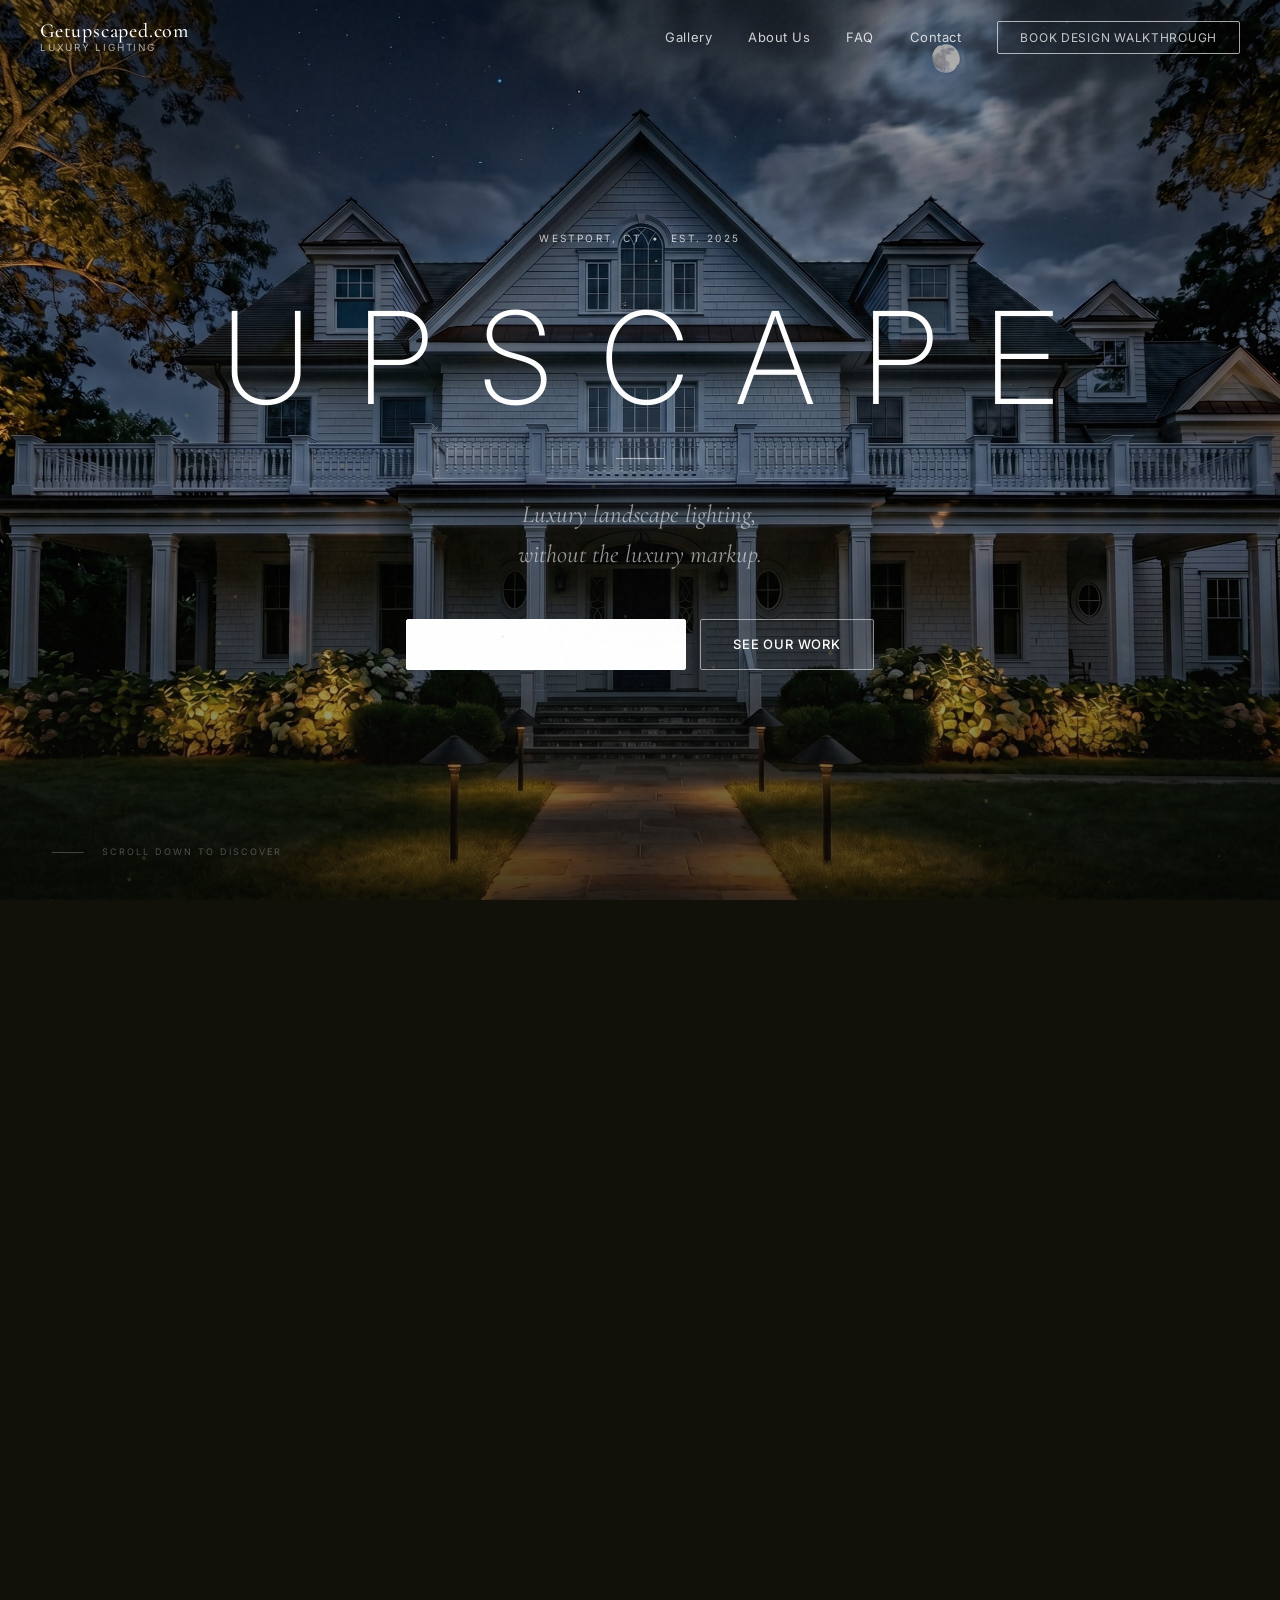
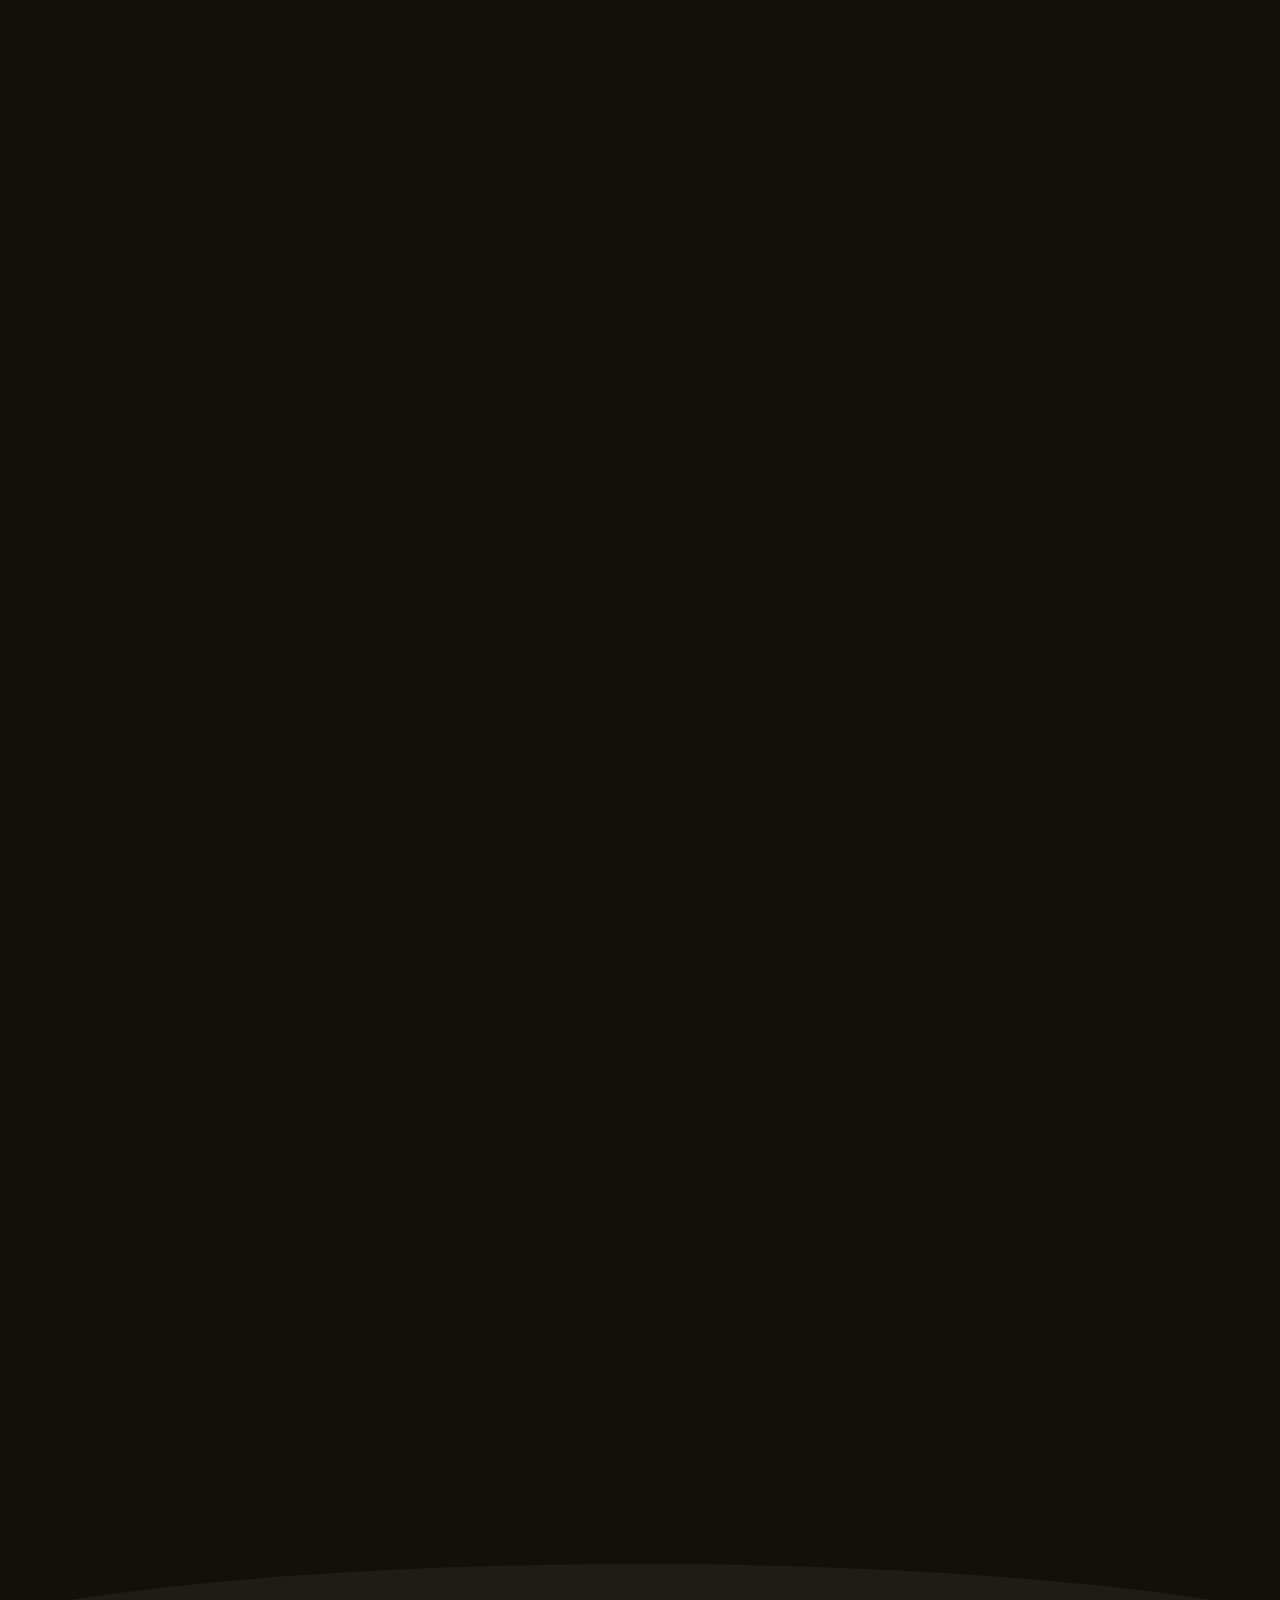
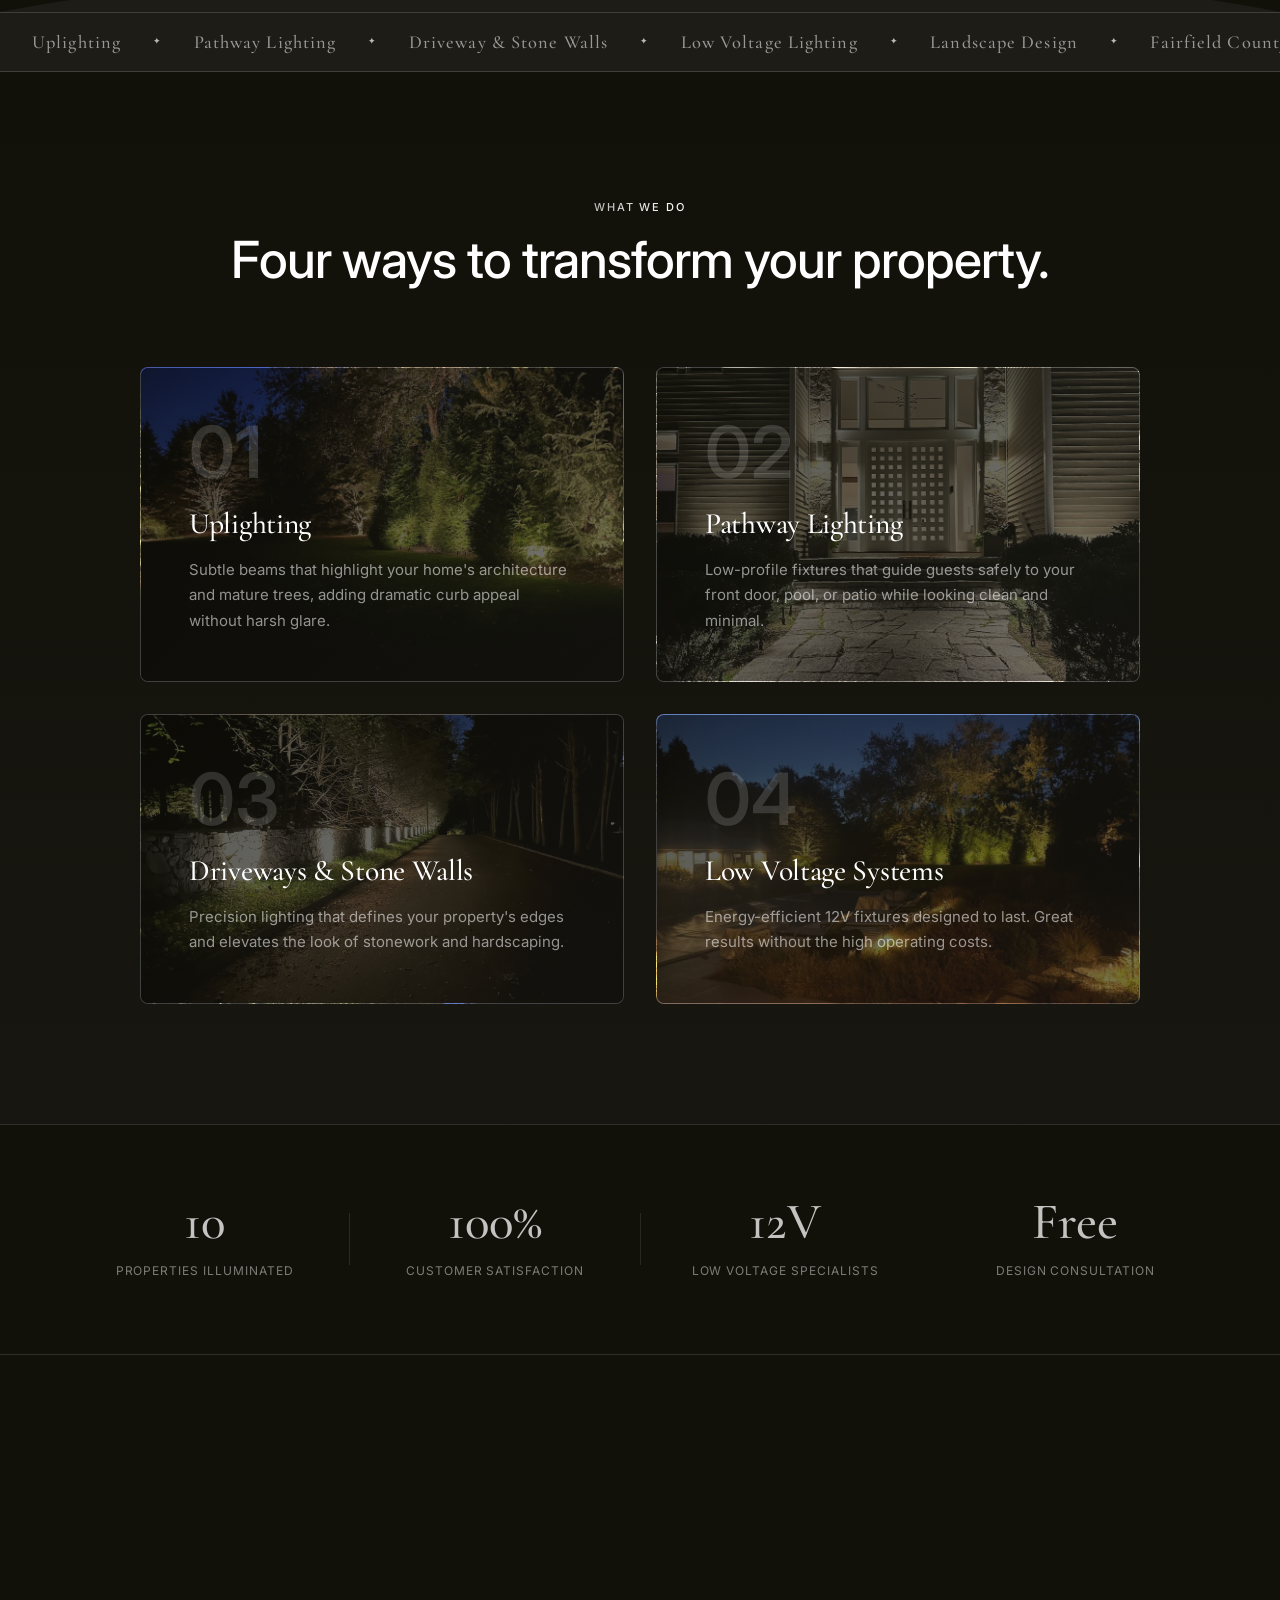
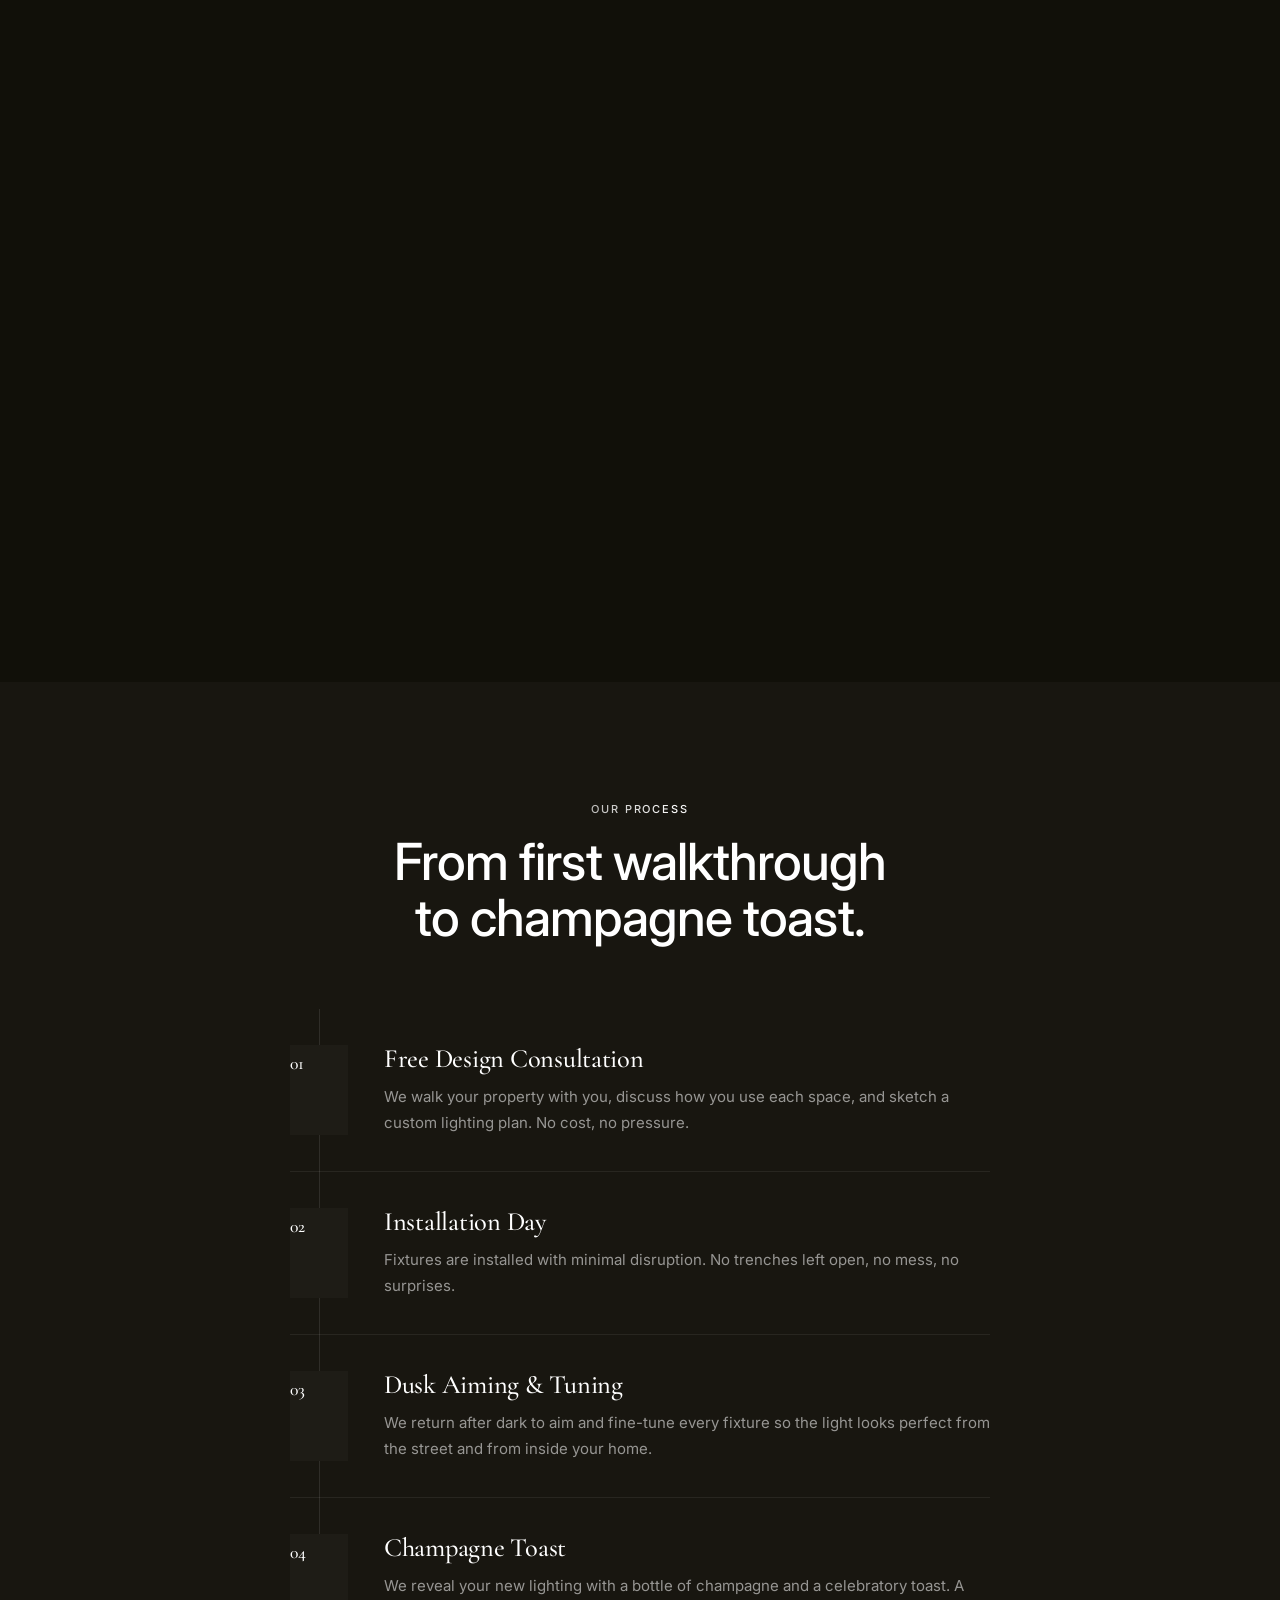
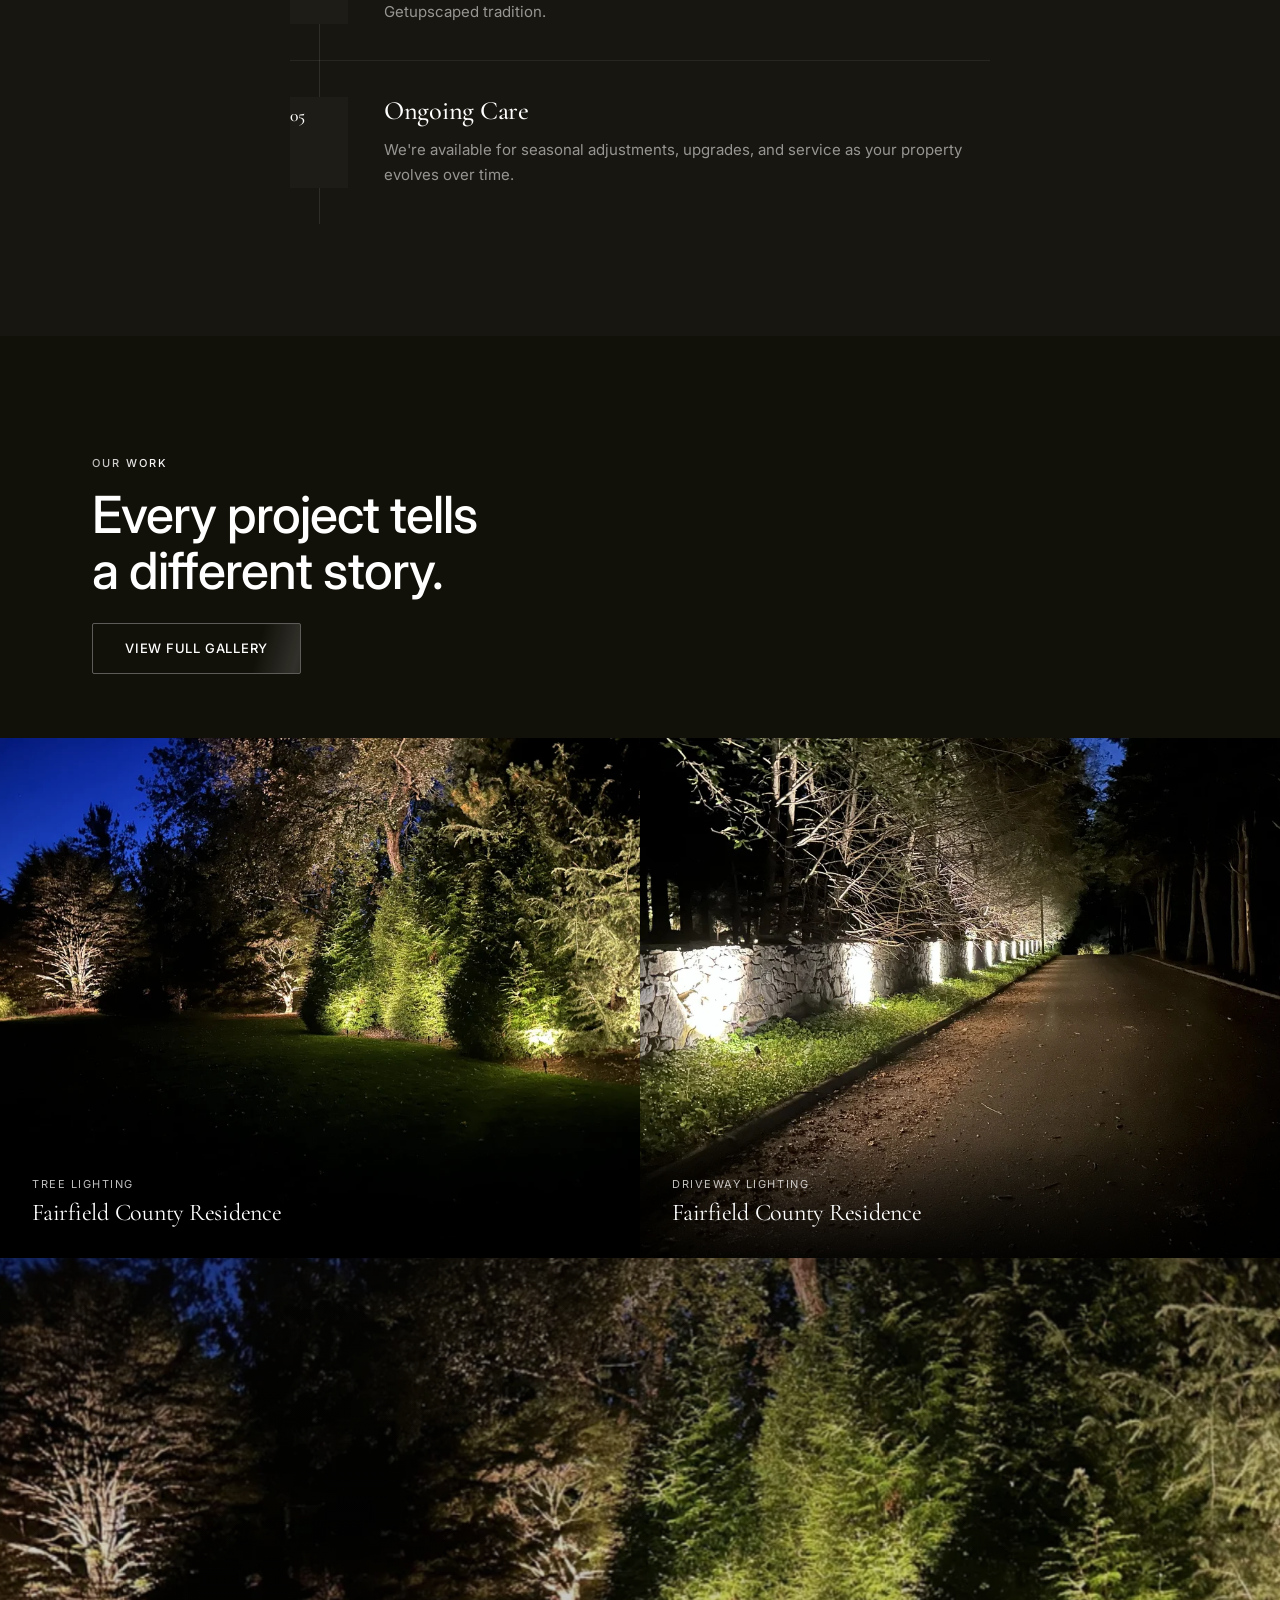
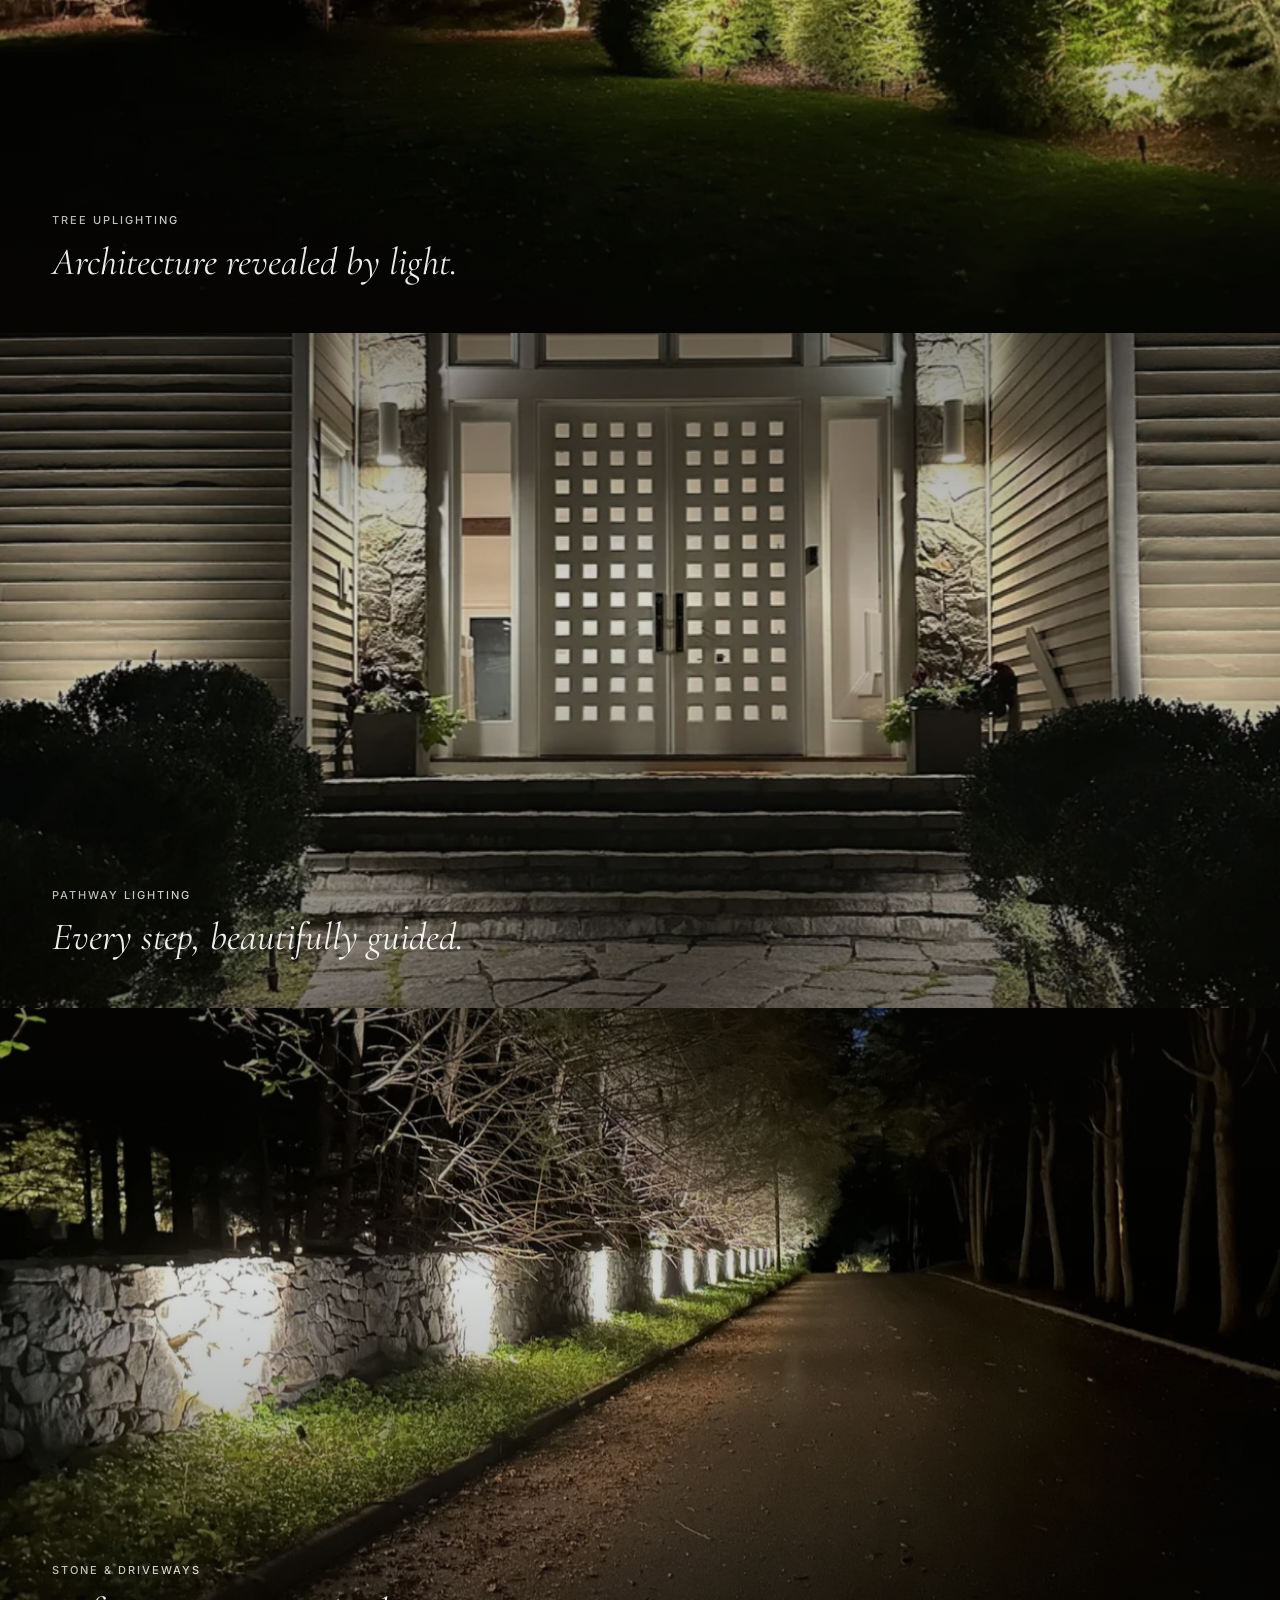
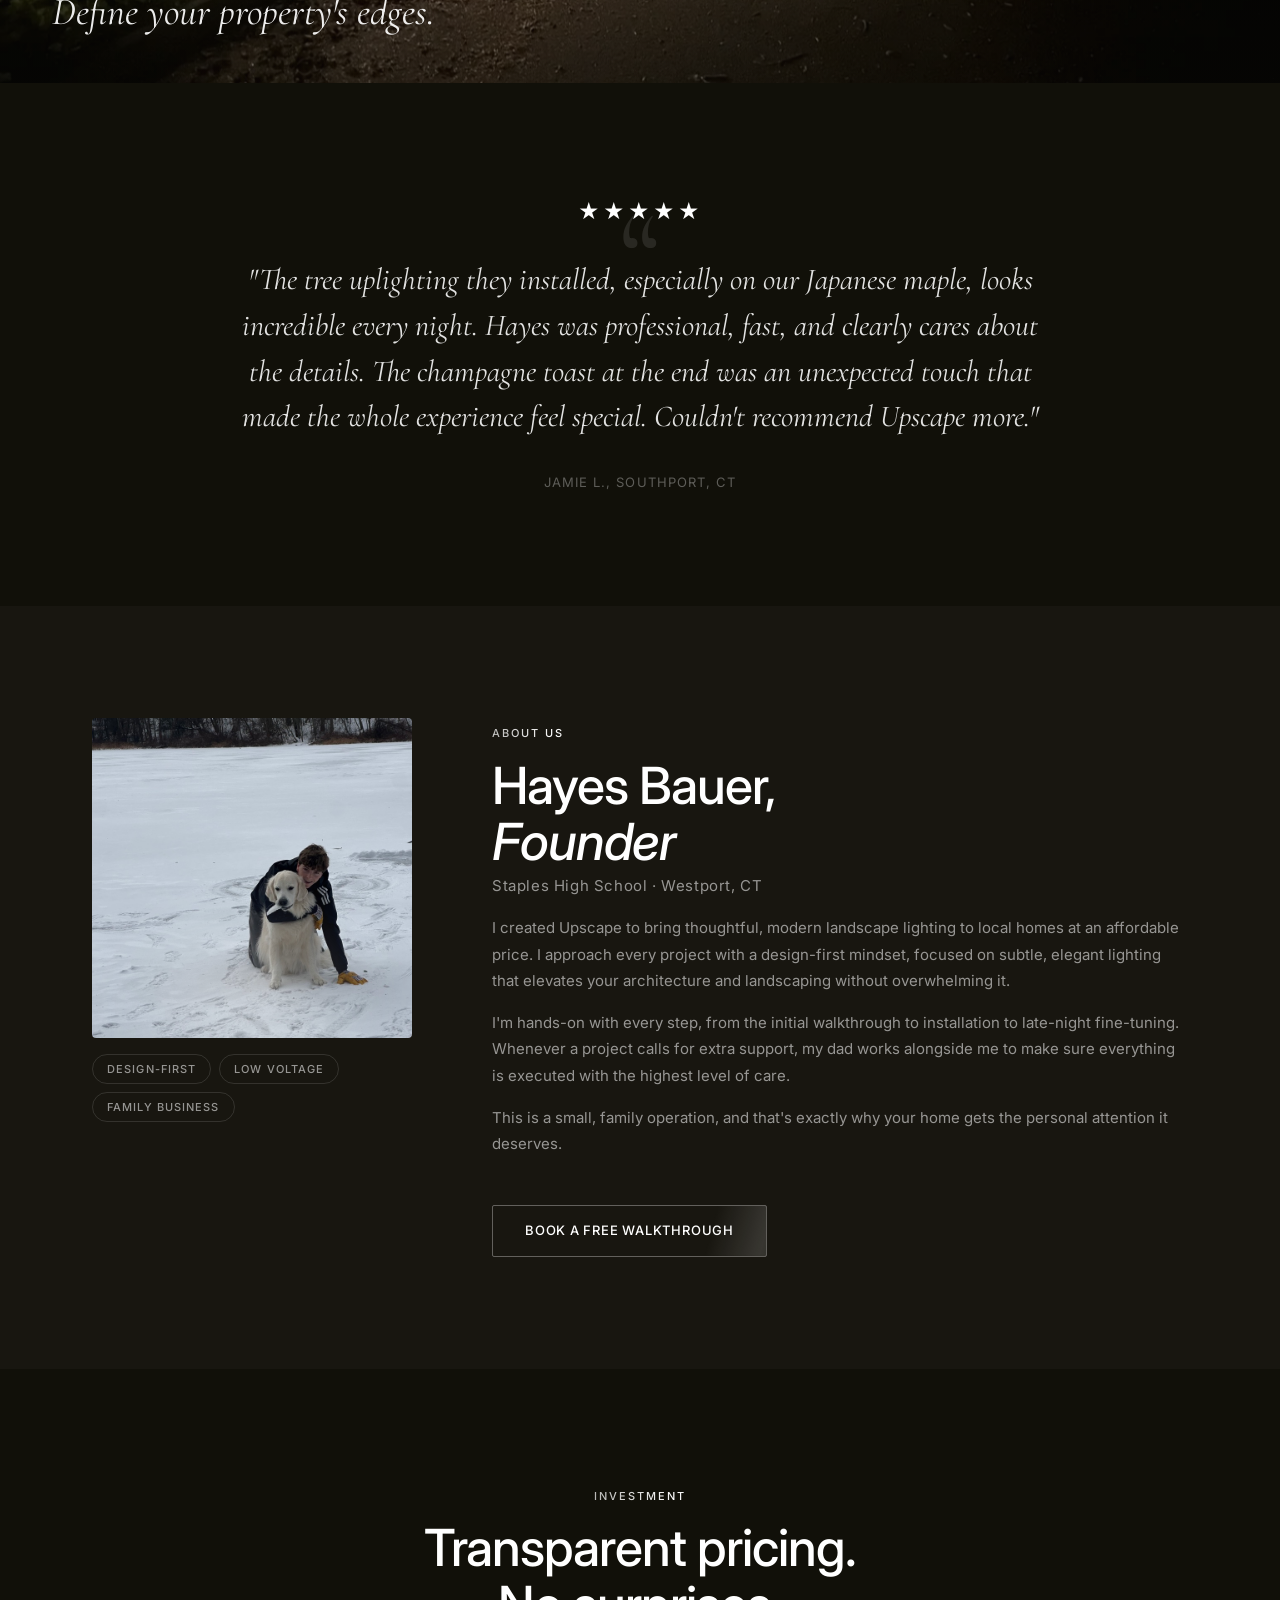
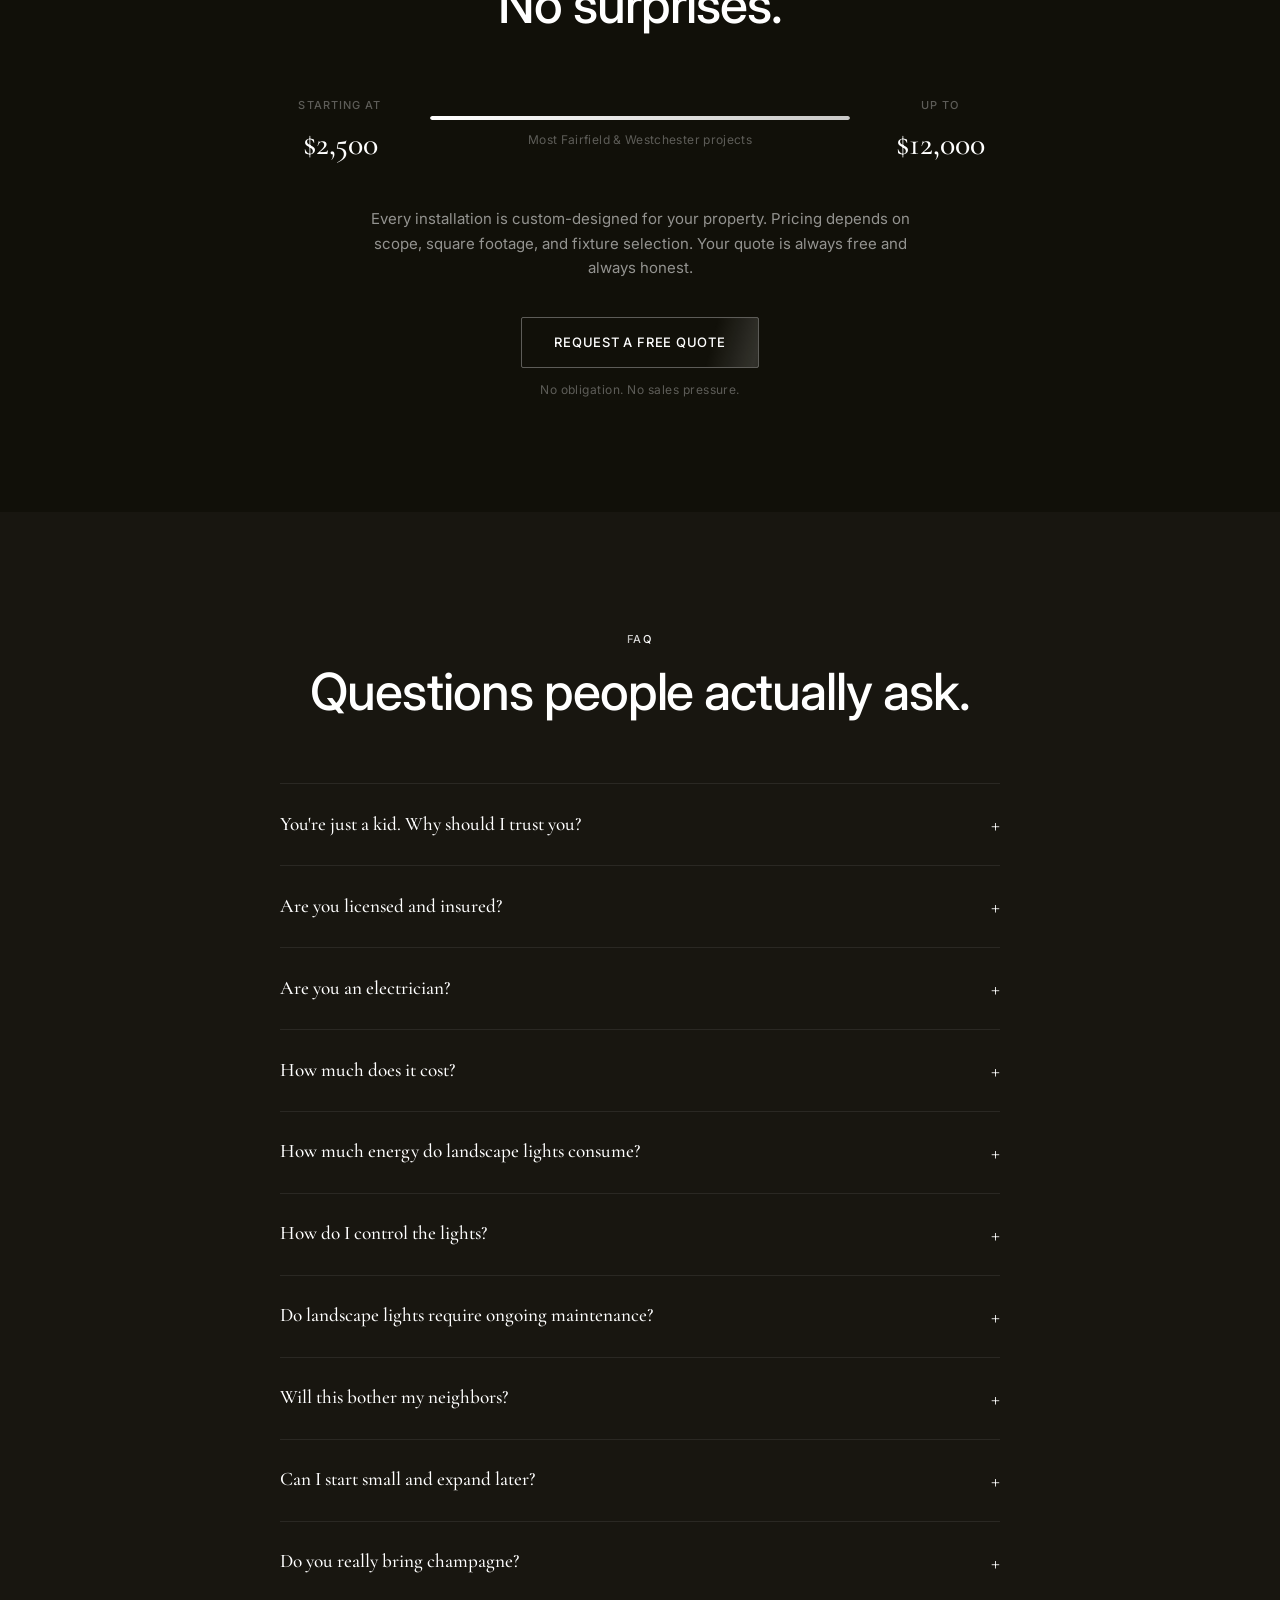
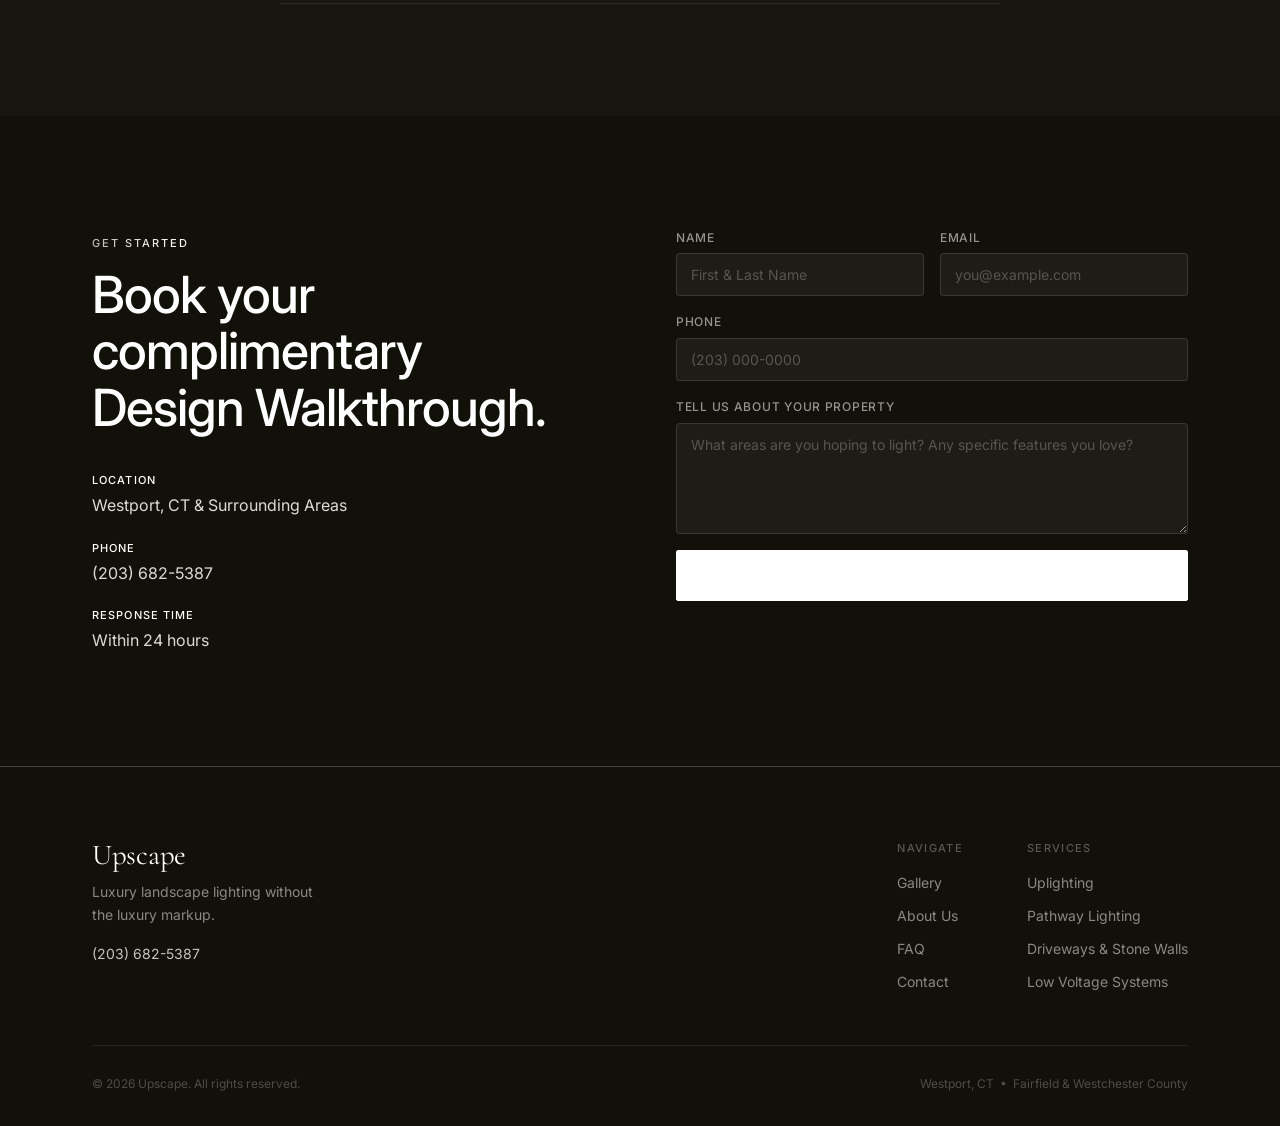
==== commit ffaaaa6f: "Restore original process section, no AI images Co-Authored-By: Claude Sonnet 4.6 <noreply@anthropic." ====
--- a/index.html
+++ b/index.html
@@ -200,60 +200,53 @@
     </div>
   </section>
 
-  <!-- HOW IT WORKS — sticky scroll layout -->
-  <section class="hiw" id="process">
-    <div class="hiw__inner">
-
-      <!-- LEFT: sticky headline -->
-      <div class="hiw__left">
-        <div class="hiw__left-sticky">
-          <span class="eyebrow">Our Process</span>
-          <h2 class="hiw__heading">How to<br>Upscape.</h2>
-          <!-- progress bars -->
-          <div class="hiw__pager" id="hiwPager">
-            <div class="hiw__pager-bar"><div class="hiw__pager-fill"></div></div>
-            <div class="hiw__pager-bar"><div class="hiw__pager-fill"></div></div>
-            <div class="hiw__pager-bar"><div class="hiw__pager-fill"></div></div>
-            <div class="hiw__pager-bar"><div class="hiw__pager-fill"></div></div>
-            <div class="hiw__pager-bar"><div class="hiw__pager-fill"></div></div>
-          </div>
-        </div>
-      </div>
-
-      <!-- RIGHT: scrolling steps -->
-      <div class="hiw__right" id="hiwSteps">
-        <div class="hiw__step" data-step="0">
-          <div class="hiw__step-num">01</div>
-          <h3 class="hiw__step-title">Free Design<br>Walkthrough</h3>
-          <p class="hiw__step-body">We walk your property, discuss how you use each space, and sketch a custom lighting plan. No cost, no pressure.</p>
-          <div class="hiw__step-img"><img src="glif-media-_r_15k_.jpg" alt="Property walkthrough" loading="lazy"/></div>
-        </div>
-        <div class="hiw__step" data-step="1">
-          <div class="hiw__step-num">02</div>
-          <h3 class="hiw__step-title">Installation<br>Day</h3>
-          <p class="hiw__step-body">Fixtures go in with minimal disruption — no trenches left open, no mess, no surprises.</p>
-          <div class="hiw__step-img"><img src="glif-media-_r_15f_.jpg" alt="Installation" loading="lazy"/></div>
-        </div>
-        <div class="hiw__step" data-step="2">
-          <div class="hiw__step-num">03</div>
-          <h3 class="hiw__step-title">Dusk Aiming<br>&amp; Tuning</h3>
-          <p class="hiw__step-body">We return after dark to aim and fine-tune every fixture so the light looks perfect from the street and from inside.</p>
-          <div class="hiw__step-img"><img src="glif-media-_r_15p_.jpg" alt="Tuning lights at dusk" loading="lazy"/></div>
-        </div>
-        <div class="hiw__step" data-step="3">
-          <div class="hiw__step-num">04</div>
-          <h3 class="hiw__step-title">Champagne<br>Toast</h3>
-          <p class="hiw__step-body">We reveal your new lighting with a bottle of champagne. A Getupscaped tradition since day one.</p>
-          <div class="hiw__step-img"><img src="glif-media-_r_163_.jpg" alt="Champagne toast" loading="lazy"/></div>
-        </div>
-        <div class="hiw__step" data-step="4">
-          <div class="hiw__step-num">05</div>
-          <h3 class="hiw__step-title">Ongoing<br>Care</h3>
-          <p class="hiw__step-body">Available for seasonal adjustments, upgrades, and service as your property evolves.</p>
-          <div class="hiw__step-img"><img src="glif-media-_r_15a_.jpg" alt="Ongoing care" loading="lazy"/></div>
-        </div>
-      </div>
-
+  <!-- HOW IT WORKS -->
+  <section class="process section" id="process">
+    <div class="container">
+      <div class="sec-head reveal" style="text-align:center">
+        <span class="eyebrow">Our Process</span>
+        <h2 class="sec-title">From first walkthrough<br>to champagne toast.</h2>
+      </div>
+      <div class="steps" id="steps">
+        <div class="steps__track" aria-hidden="true">
+          <div class="steps__fill" id="stepsFill"></div>
+        </div>
+        <div class="step reveal" data-delay="0">
+          <div class="step__num">01</div>
+          <div class="step__body">
+            <h3>Free Design Consultation</h3>
+            <p>We walk your property with you, discuss how you use each space, and sketch a custom lighting plan. No cost, no pressure.</p>
+          </div>
+        </div>
+        <div class="step reveal" data-delay="80">
+          <div class="step__num">02</div>
+          <div class="step__body">
+            <h3>Installation Day</h3>
+            <p>Fixtures are installed with minimal disruption. No trenches left open, no mess, no surprises.</p>
+          </div>
+        </div>
+        <div class="step reveal" data-delay="160">
+          <div class="step__num">03</div>
+          <div class="step__body">
+            <h3>Dusk Aiming &amp; Tuning</h3>
+            <p>We return after dark to aim and fine-tune every fixture so the light looks perfect from the street and from inside your home.</p>
+          </div>
+        </div>
+        <div class="step reveal" data-delay="240">
+          <div class="step__num">04</div>
+          <div class="step__body">
+            <h3>Champagne Toast</h3>
+            <p>We reveal your new lighting with a bottle of champagne and a celebratory toast. A Getupscaped tradition.</p>
+          </div>
+        </div>
+        <div class="step reveal" data-delay="320">
+          <div class="step__num">05</div>
+          <div class="step__body">
+            <h3>Ongoing Care</h3>
+            <p>We're available for seasonal adjustments, upgrades, and service as your property evolves over time.</p>
+          </div>
+        </div>
+      </div>
     </div>
   </section>
 
--- a/styles.css
+++ b/styles.css
@@ -1204,125 +1204,51 @@
 }
 .wave-mask svg { display: block; width: 100%; height: clamp(40px, 5vw, 80px); }
 
-/* ===========================
-   HOW IT WORKS — STICKY SCROLL
-=========================== */
-.hiw {
+.process { background: var(--cream-2); }
+
+.steps {
+  display: flex;
+  flex-direction: column;
+  max-width: 700px;
+  margin: 0 auto;
+  position: relative;
+}
+
+.step {
+  display: flex;
+  gap: 36px;
+  padding: 36px 0;
+  border-bottom: 1px solid rgba(255,255,255,0.07);
+}
+.step:last-child { border-bottom: none; }
+
+.step__num {
+  font-family: 'Cormorant Garamond', serif;
+  font-size: 1.1rem;
+  font-weight: 500;
+  color: var(--gold);
   background: var(--dark-2);
-  padding: 0 0 120px;
-}
-
-.hiw__inner {
+  width: 58px;
+  flex-shrink: 0;
+  position: relative;
+  z-index: 1;
   display: flex;
   align-items: flex-start;
-  max-width: 1200px;
-  margin: 0 auto;
-  padding: 0 48px;
-  gap: 80px;
-}
-
-.hiw__left {
-  width: 340px;
-  flex-shrink: 0;
-}
-
-.hiw__left-sticky {
-  position: sticky;
-  top: 120px;
-  padding-top: 120px;
-}
-
-.hiw__heading {
+  padding-top: 4px;
+}
+
+.step__body h3 {
   font-family: 'Cormorant Garamond', serif;
-  font-size: clamp(3rem, 5vw, 5rem);
-  font-weight: 500;
-  line-height: 1.0;
-  color: var(--white);
-  margin: 16px 0 40px;
-  letter-spacing: -0.02em;
-}
-
-.hiw__pager {
-  display: flex;
-  flex-direction: column;
-  gap: 8px;
-}
-
-.hiw__pager-bar {
-  height: 2px;
-  background: rgba(255,255,255,0.12);
-  border-radius: 2px;
-  overflow: hidden;
-}
-
-.hiw__pager-fill {
-  height: 100%;
-  width: 0%;
-  background: var(--white);
-  border-radius: 2px;
-  transition: width 0.3s ease;
-}
-
-.hiw__right {
-  flex: 1;
-  padding-top: 120px;
-}
-
-.hiw__step {
-  padding: 80px 0;
-  border-bottom: 1px solid rgba(255,255,255,0.07);
-  opacity: 0.3;
-  transition: opacity 0.4s ease;
-}
-.hiw__step:last-child { border-bottom: none; }
-.hiw__step.active { opacity: 1; }
-
-.hiw__step-num {
-  font-family: 'Inter', sans-serif;
-  font-size: 11px;
-  font-weight: 600;
-  letter-spacing: 0.18em;
-  color: var(--gold);
-  margin-bottom: 20px;
-}
-
-.hiw__step-title {
-  font-family: 'Cormorant Garamond', serif;
-  font-size: clamp(2.4rem, 4vw, 3.8rem);
+  font-size: 1.65rem;
   font-weight: 500;
   color: var(--white);
-  line-height: 1.05;
-  letter-spacing: -0.02em;
-  margin-bottom: 20px;
-}
-
-.hiw__step-body {
-  font-size: 16px;
+  margin-bottom: 10px;
+  letter-spacing: -0.01em;
+}
+.step__body p {
+  font-size: 15px;
   color: var(--text-mid);
-  line-height: 1.75;
-  max-width: 440px;
-  margin-bottom: 32px;
-}
-
-.hiw__step-img {
-  border-radius: 14px;
-  overflow: hidden;
-  aspect-ratio: 16/9;
-}
-.hiw__step-img img {
-  width: 100%;
-  height: 100%;
-  object-fit: cover;
-  display: block;
-}
-
-@media (max-width: 768px) {
-  .hiw__inner { flex-direction: column; padding: 0 24px; gap: 0; }
-  .hiw__left { width: 100%; }
-  .hiw__left-sticky { position: static; padding-top: 80px; }
-  .hiw__right { padding-top: 0; }
-  .hiw__step { opacity: 1; padding: 48px 0; }
-  .hiw__pager { display: none; }
+  line-height: 1.7;
 }
 
 /* ===========================
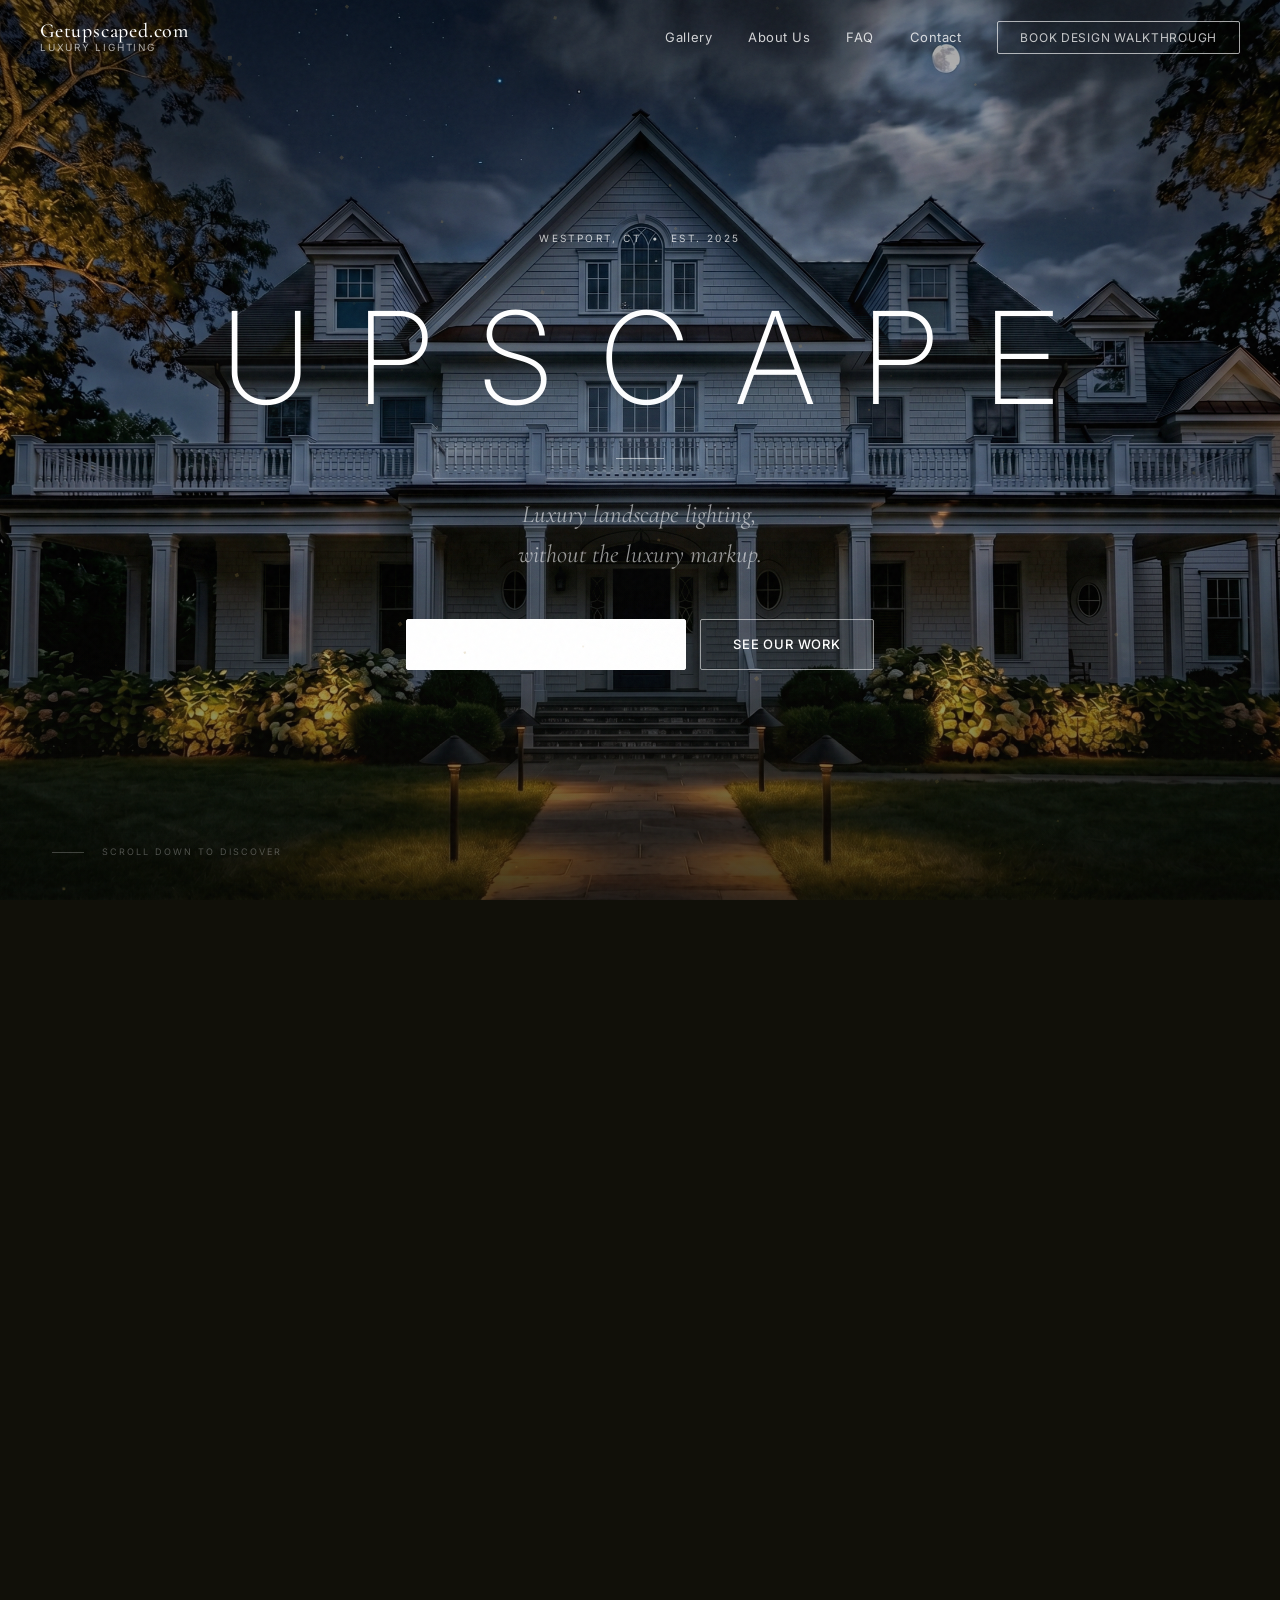
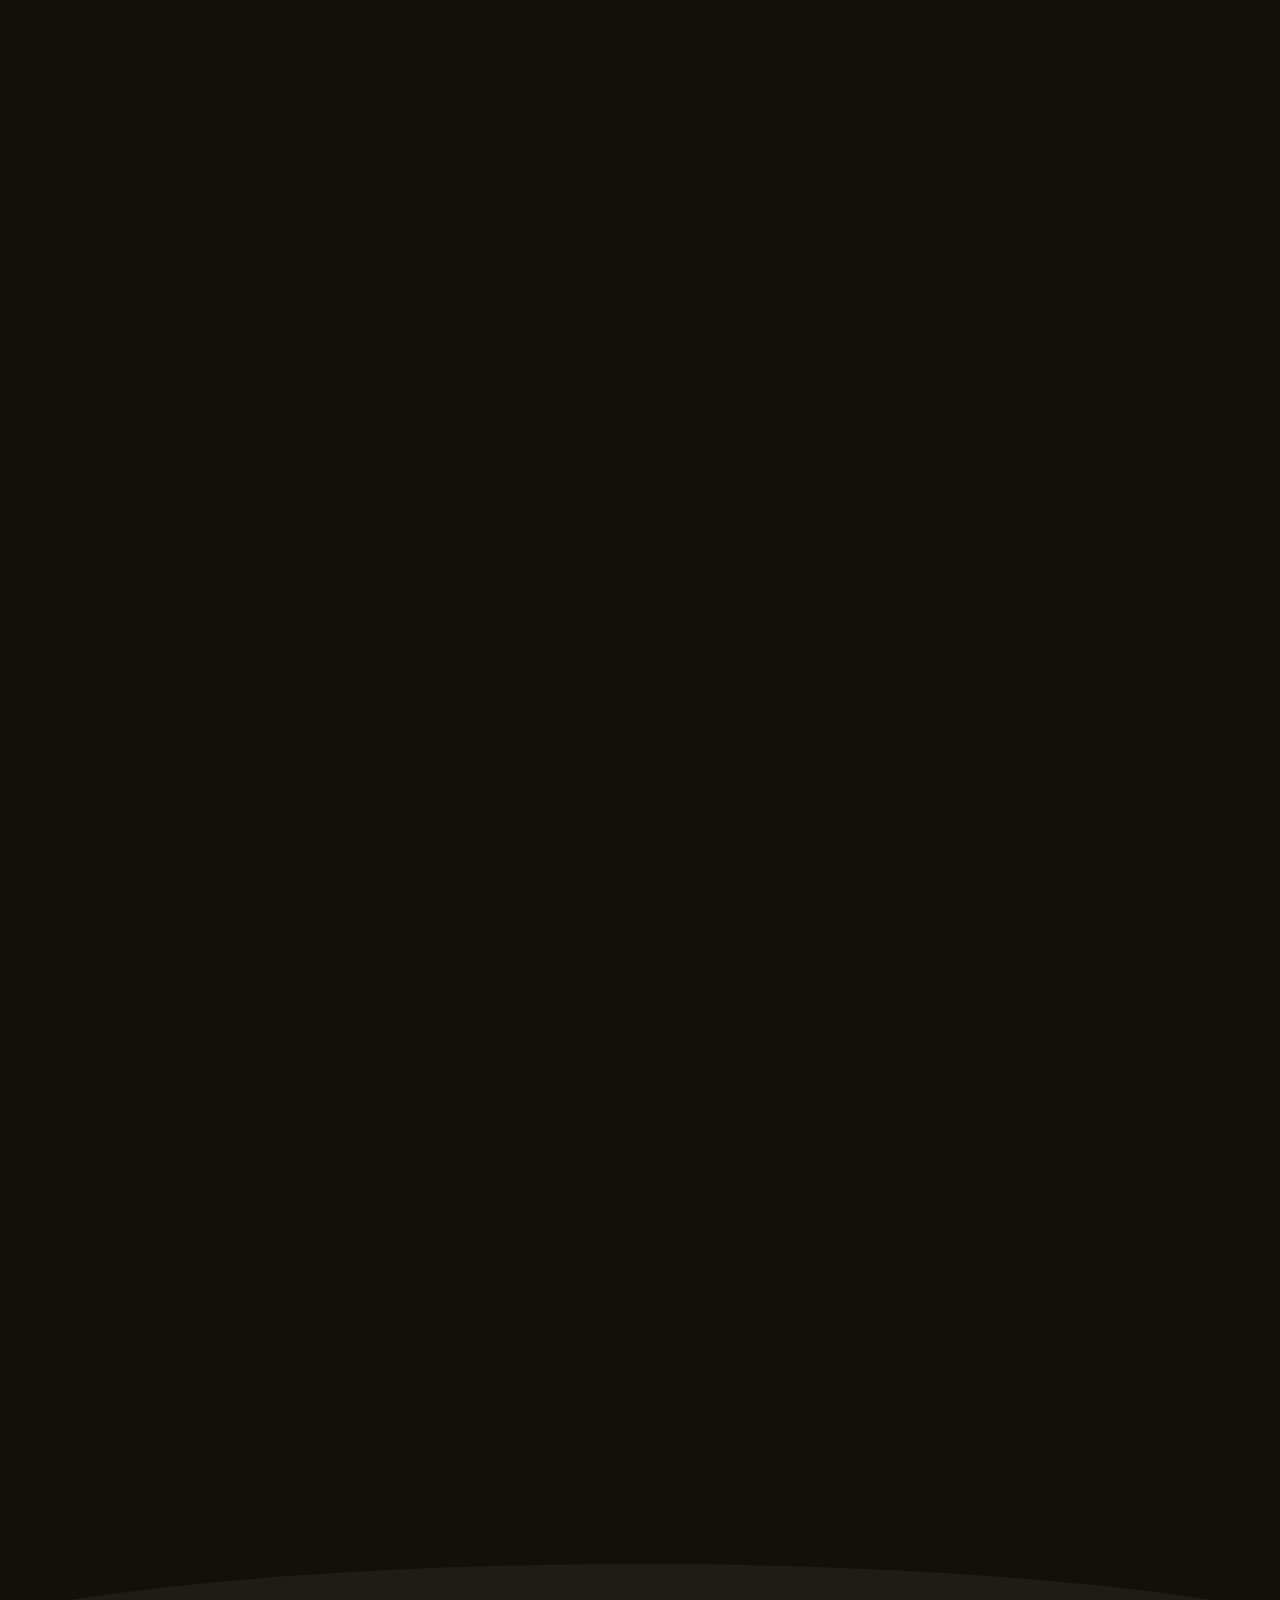
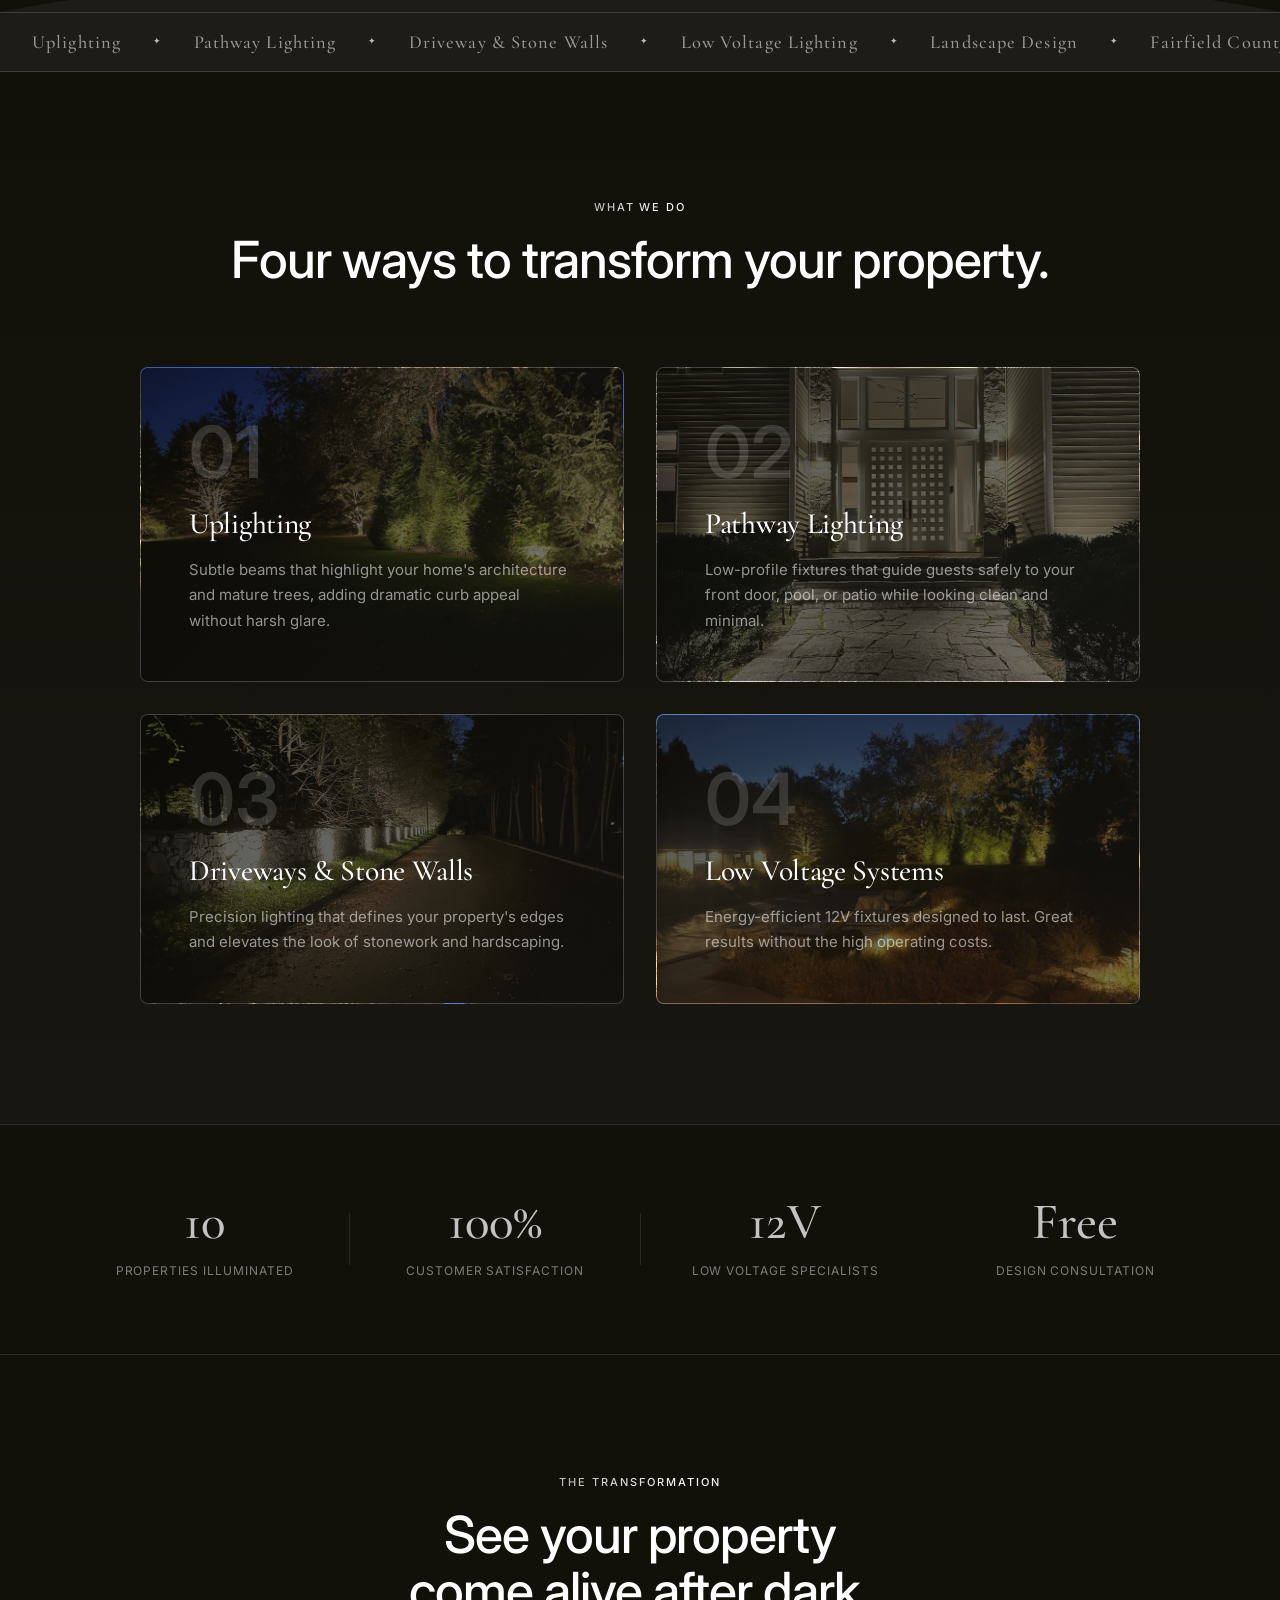
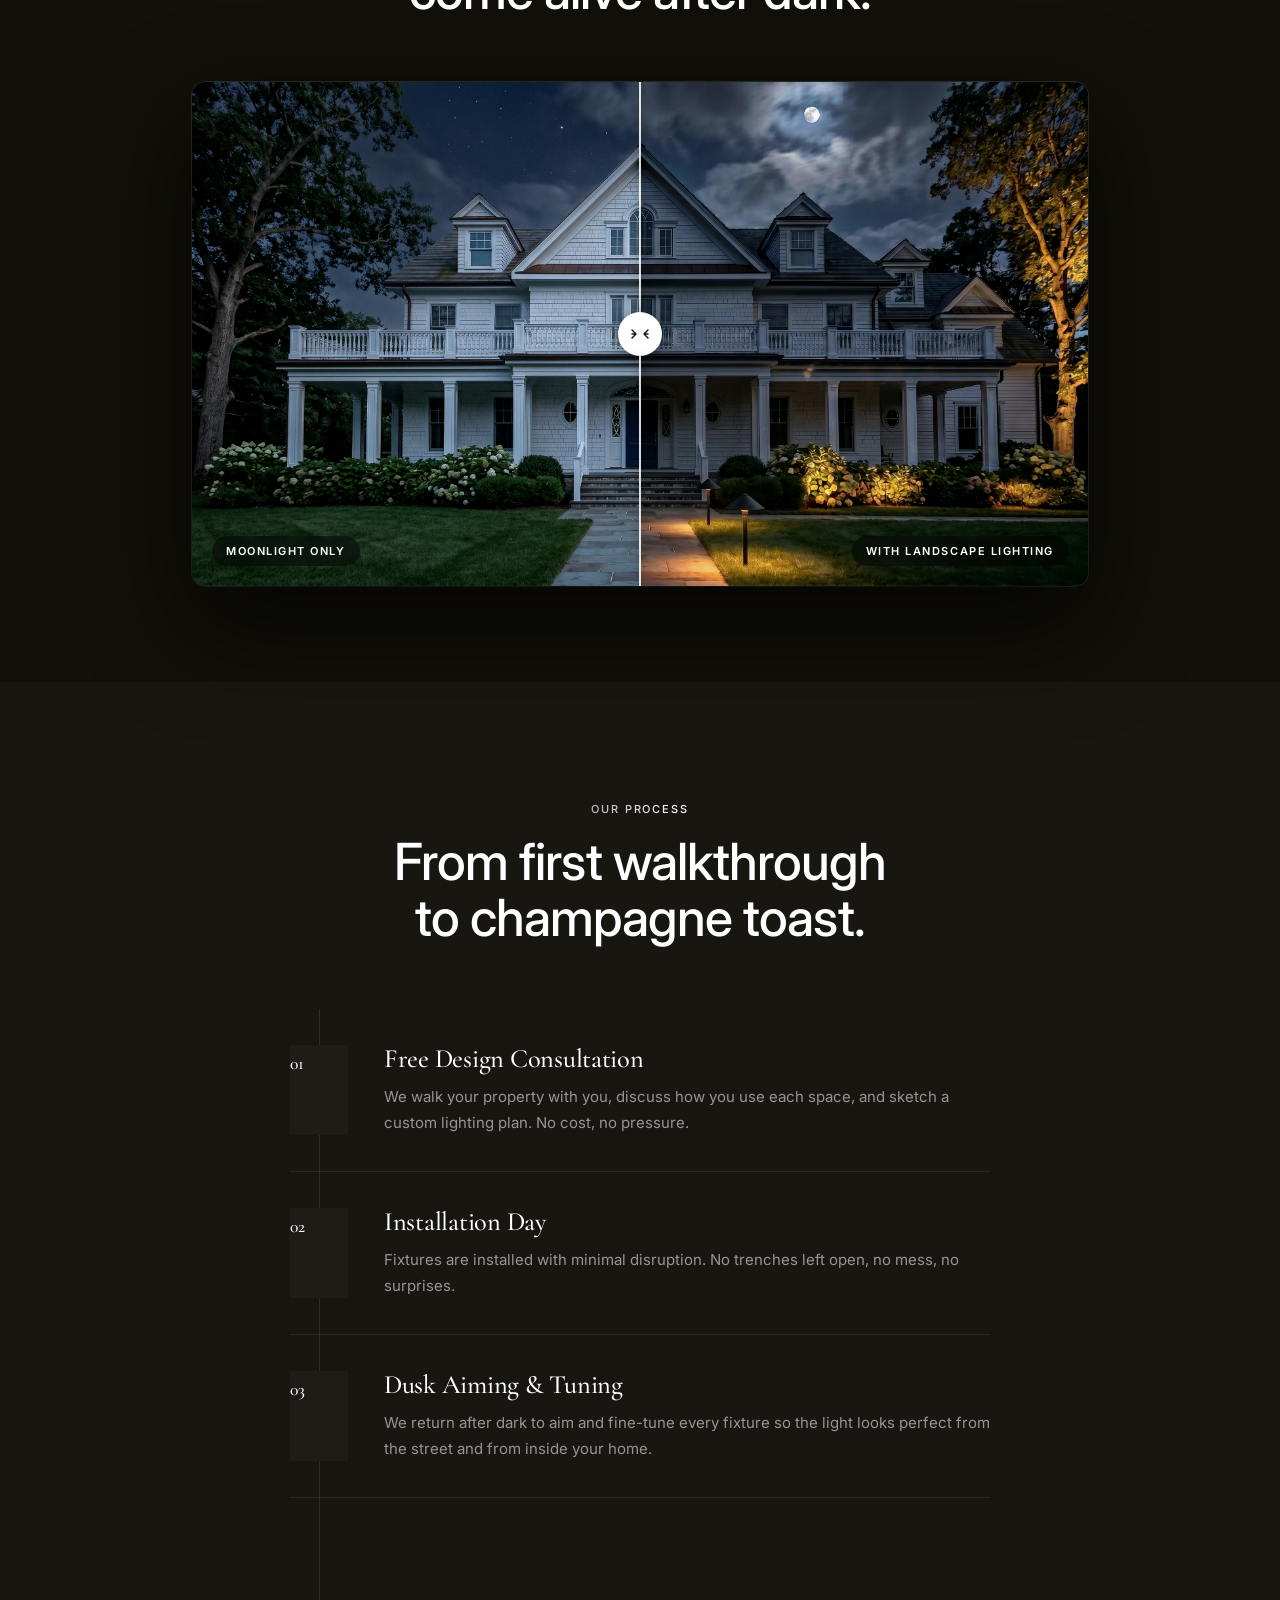
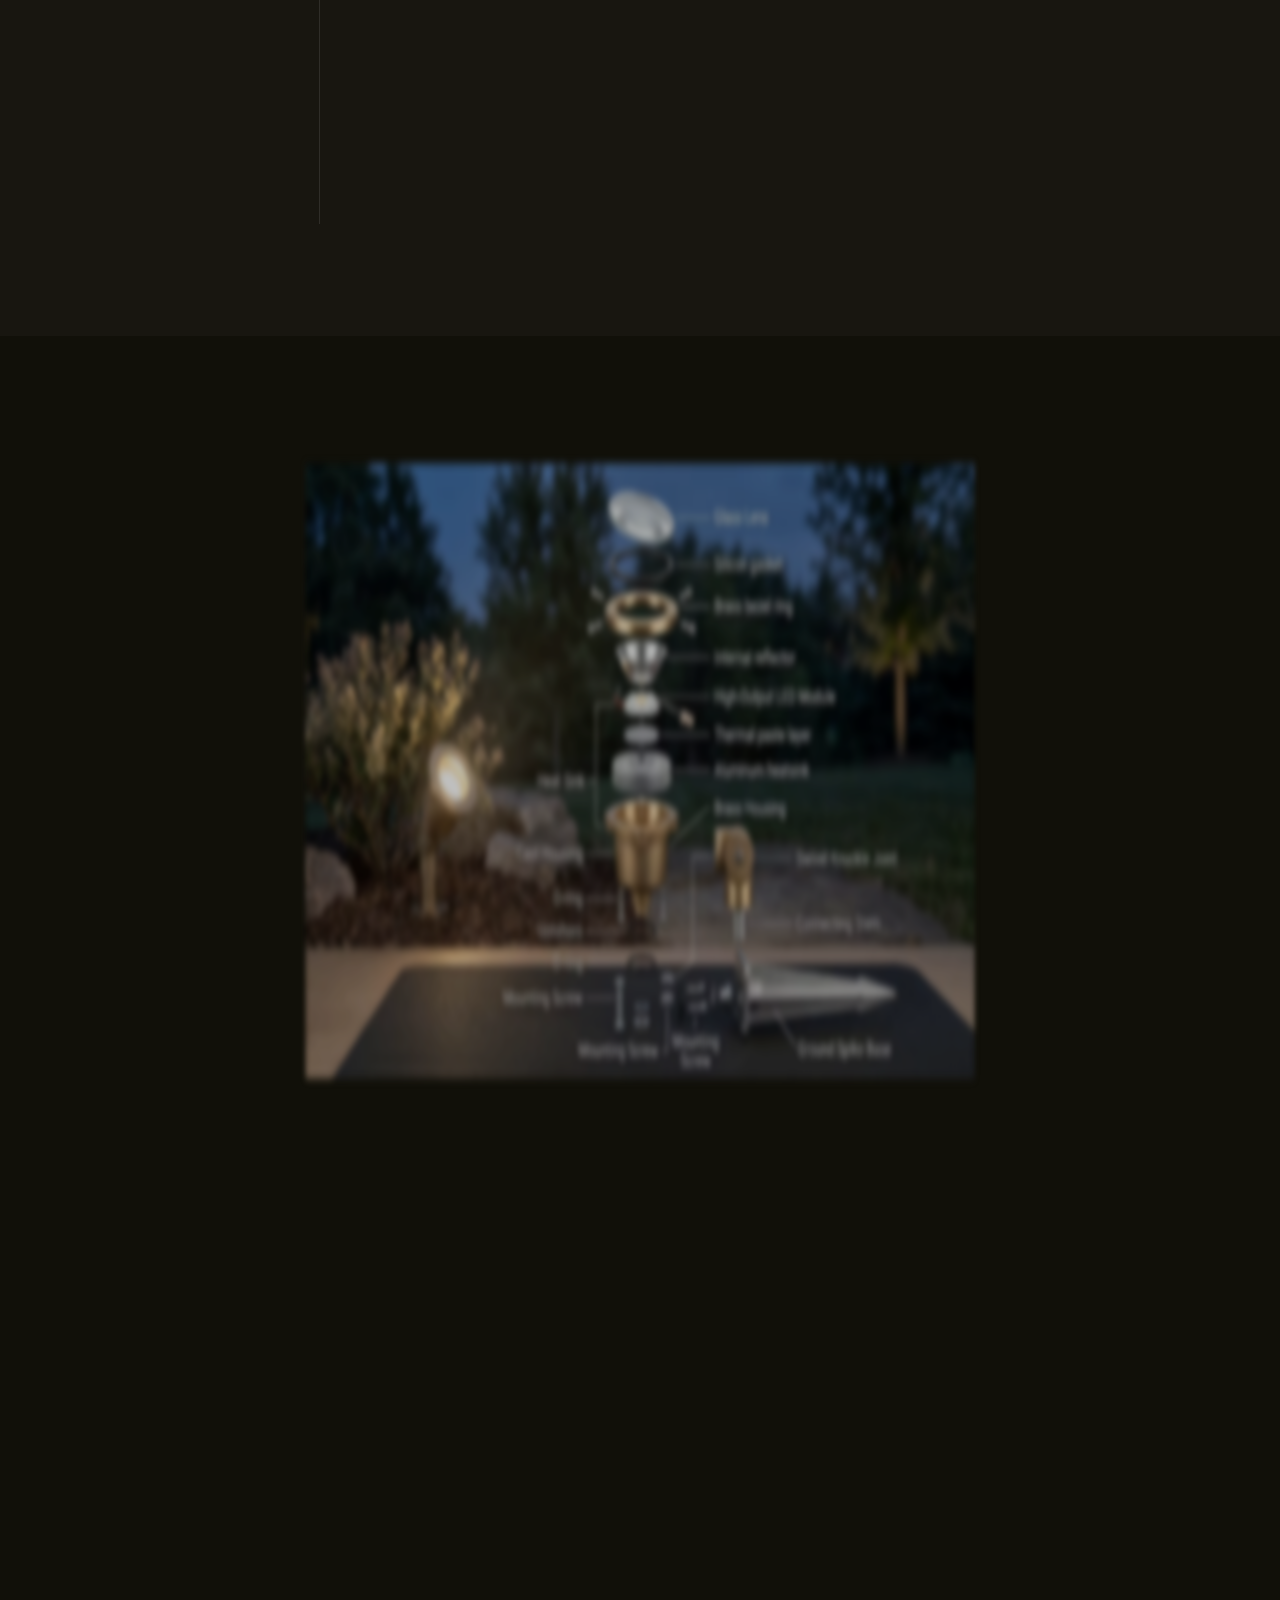
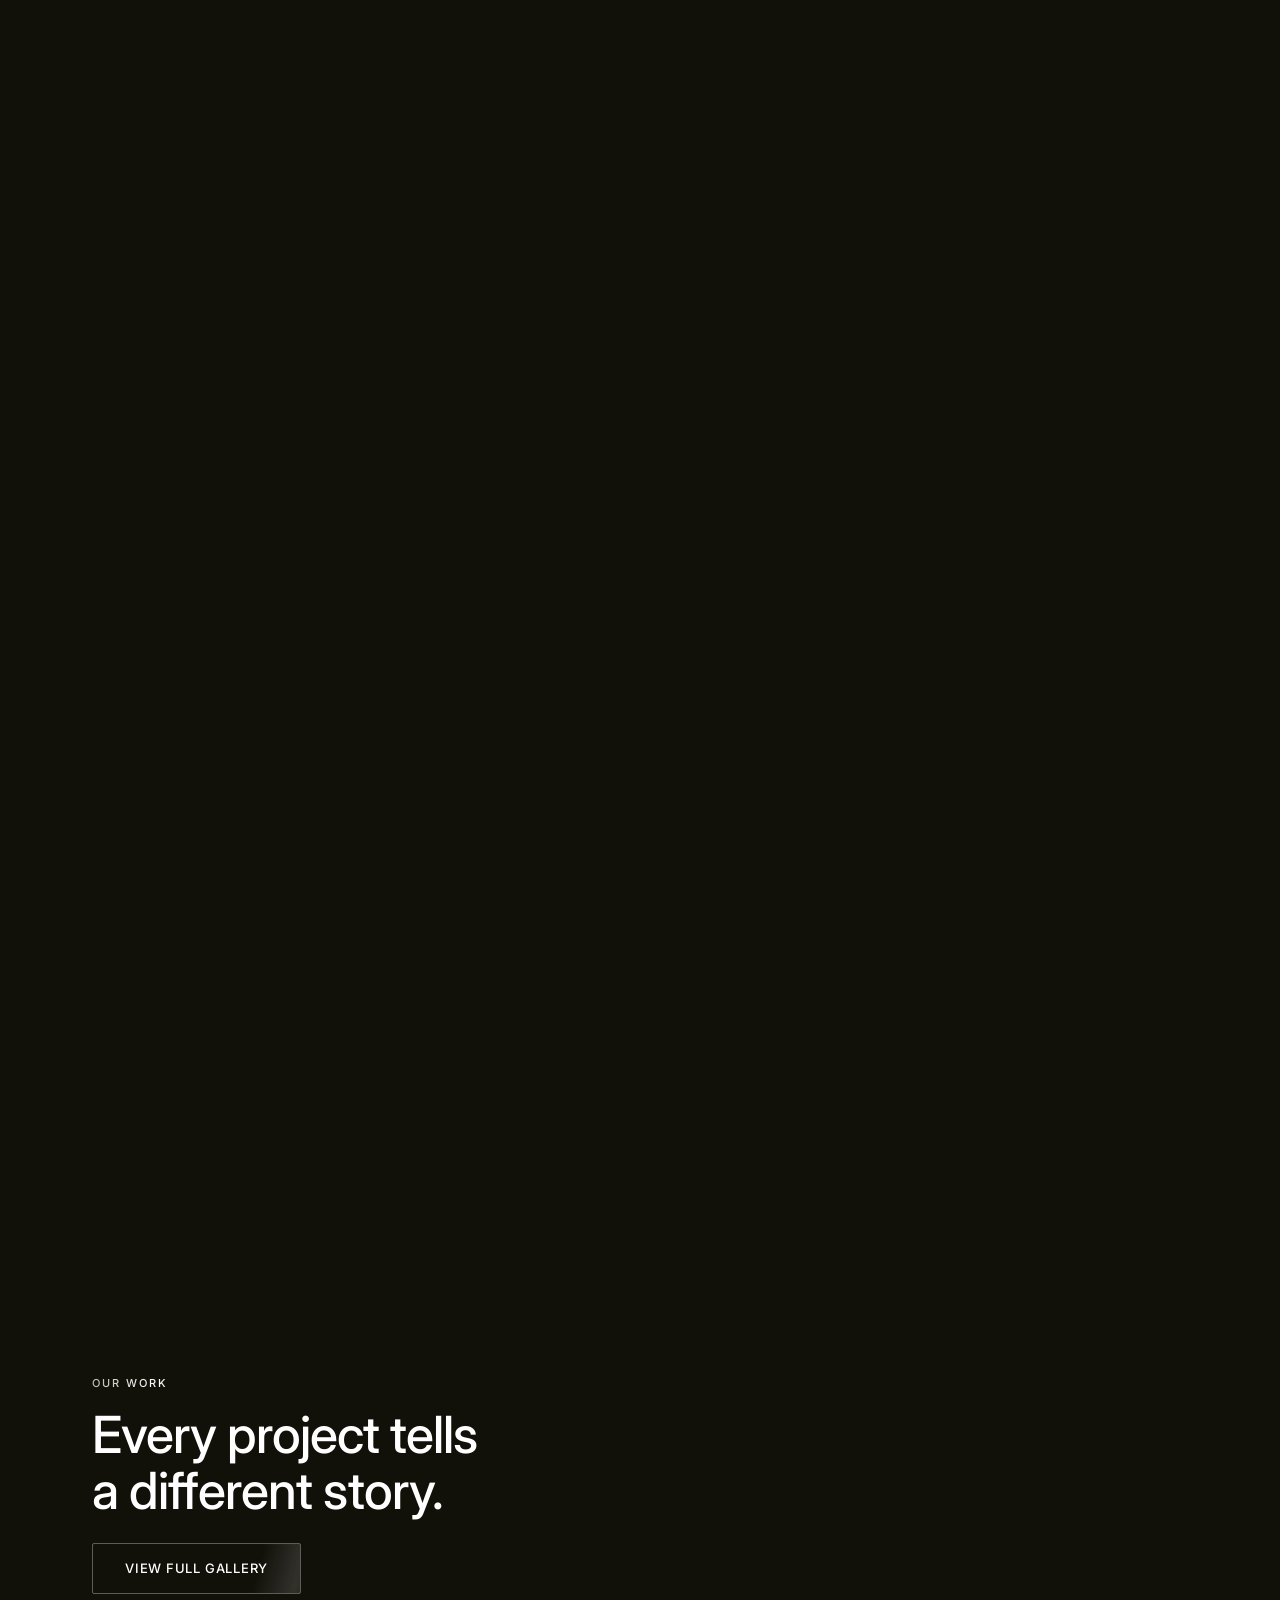
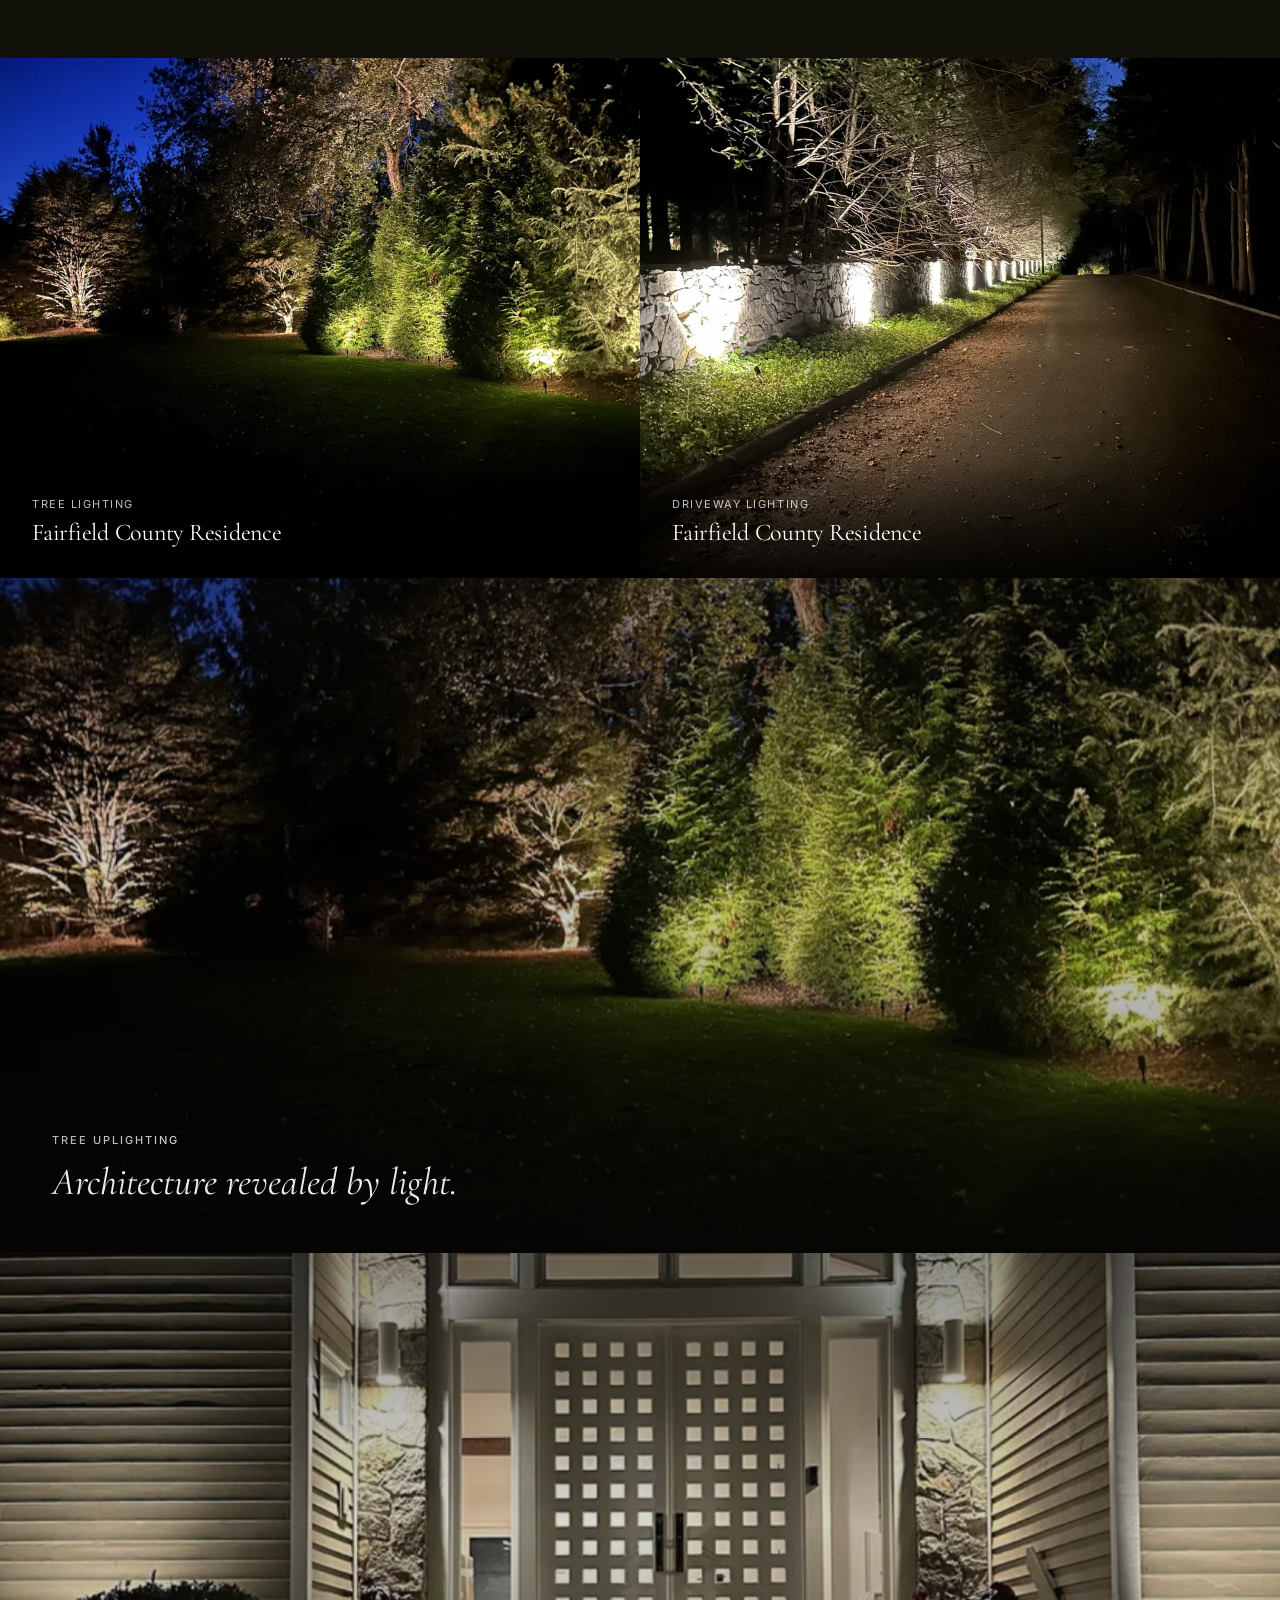
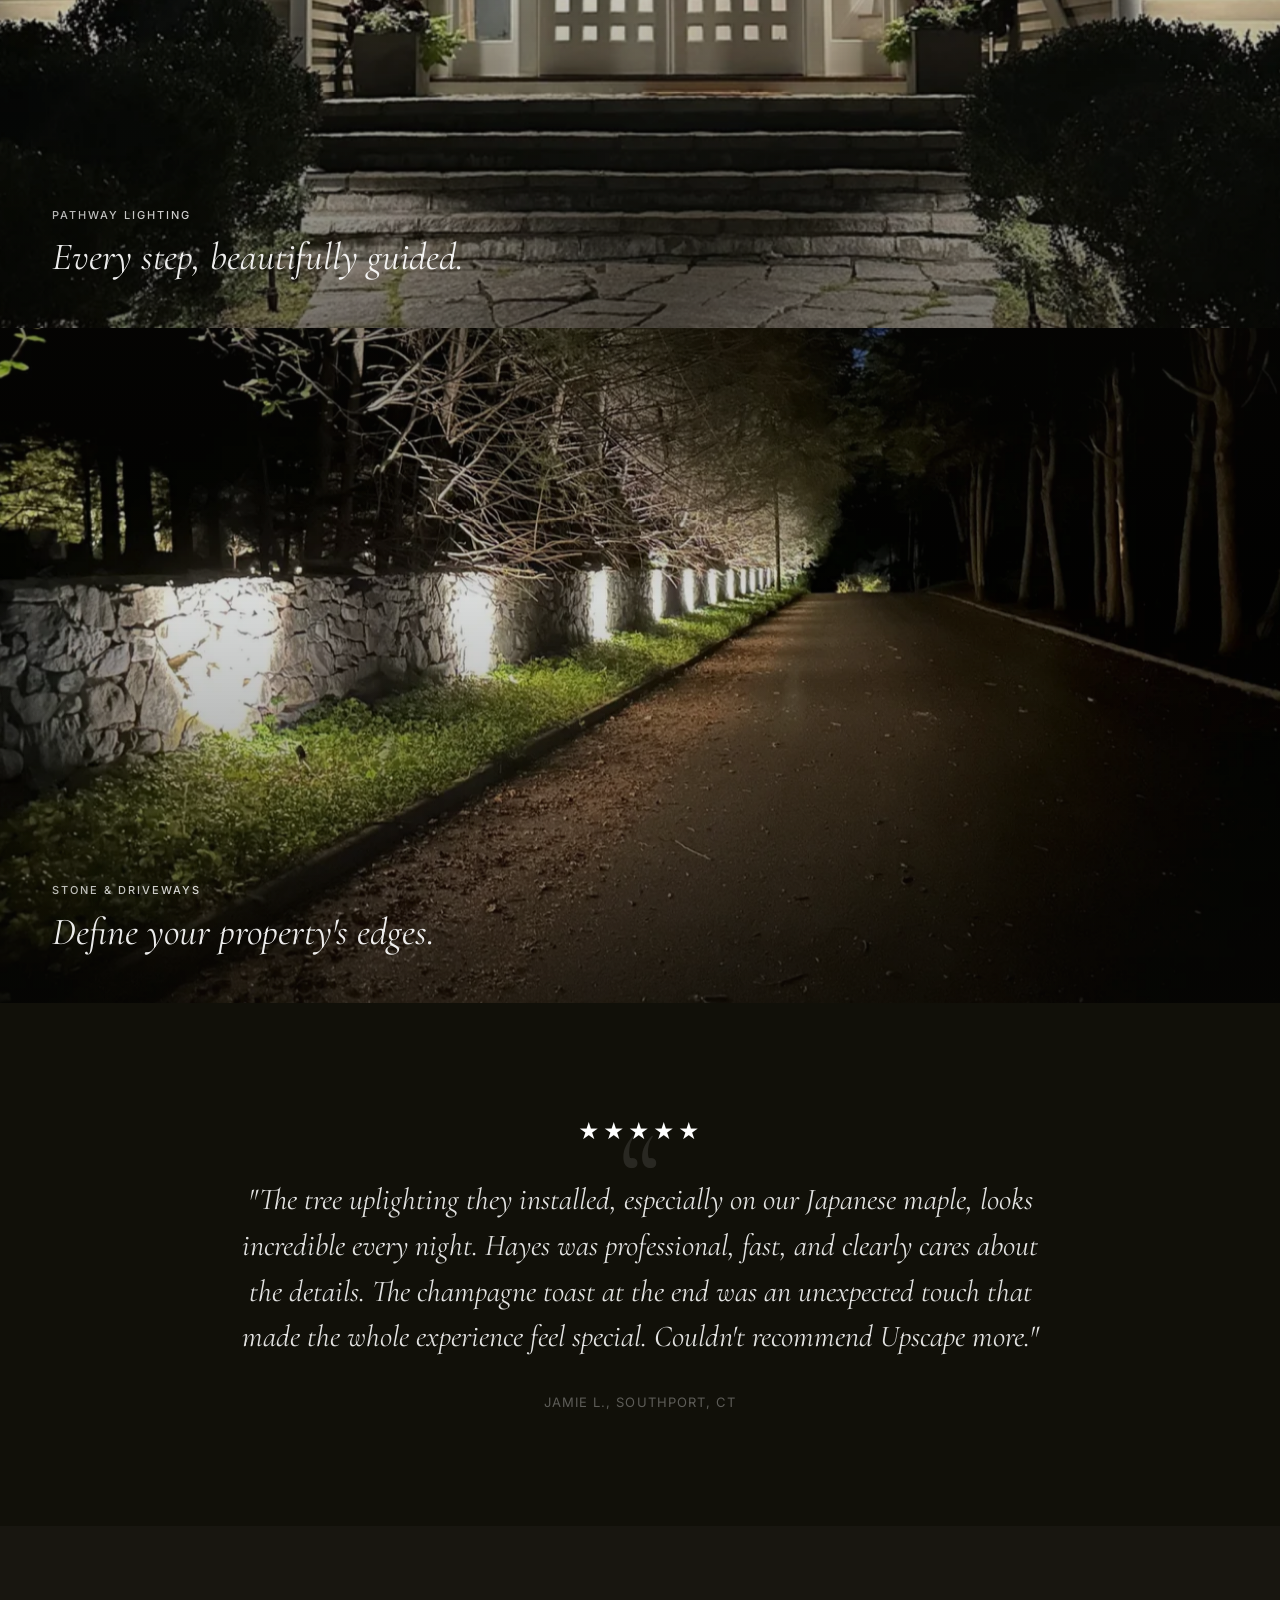
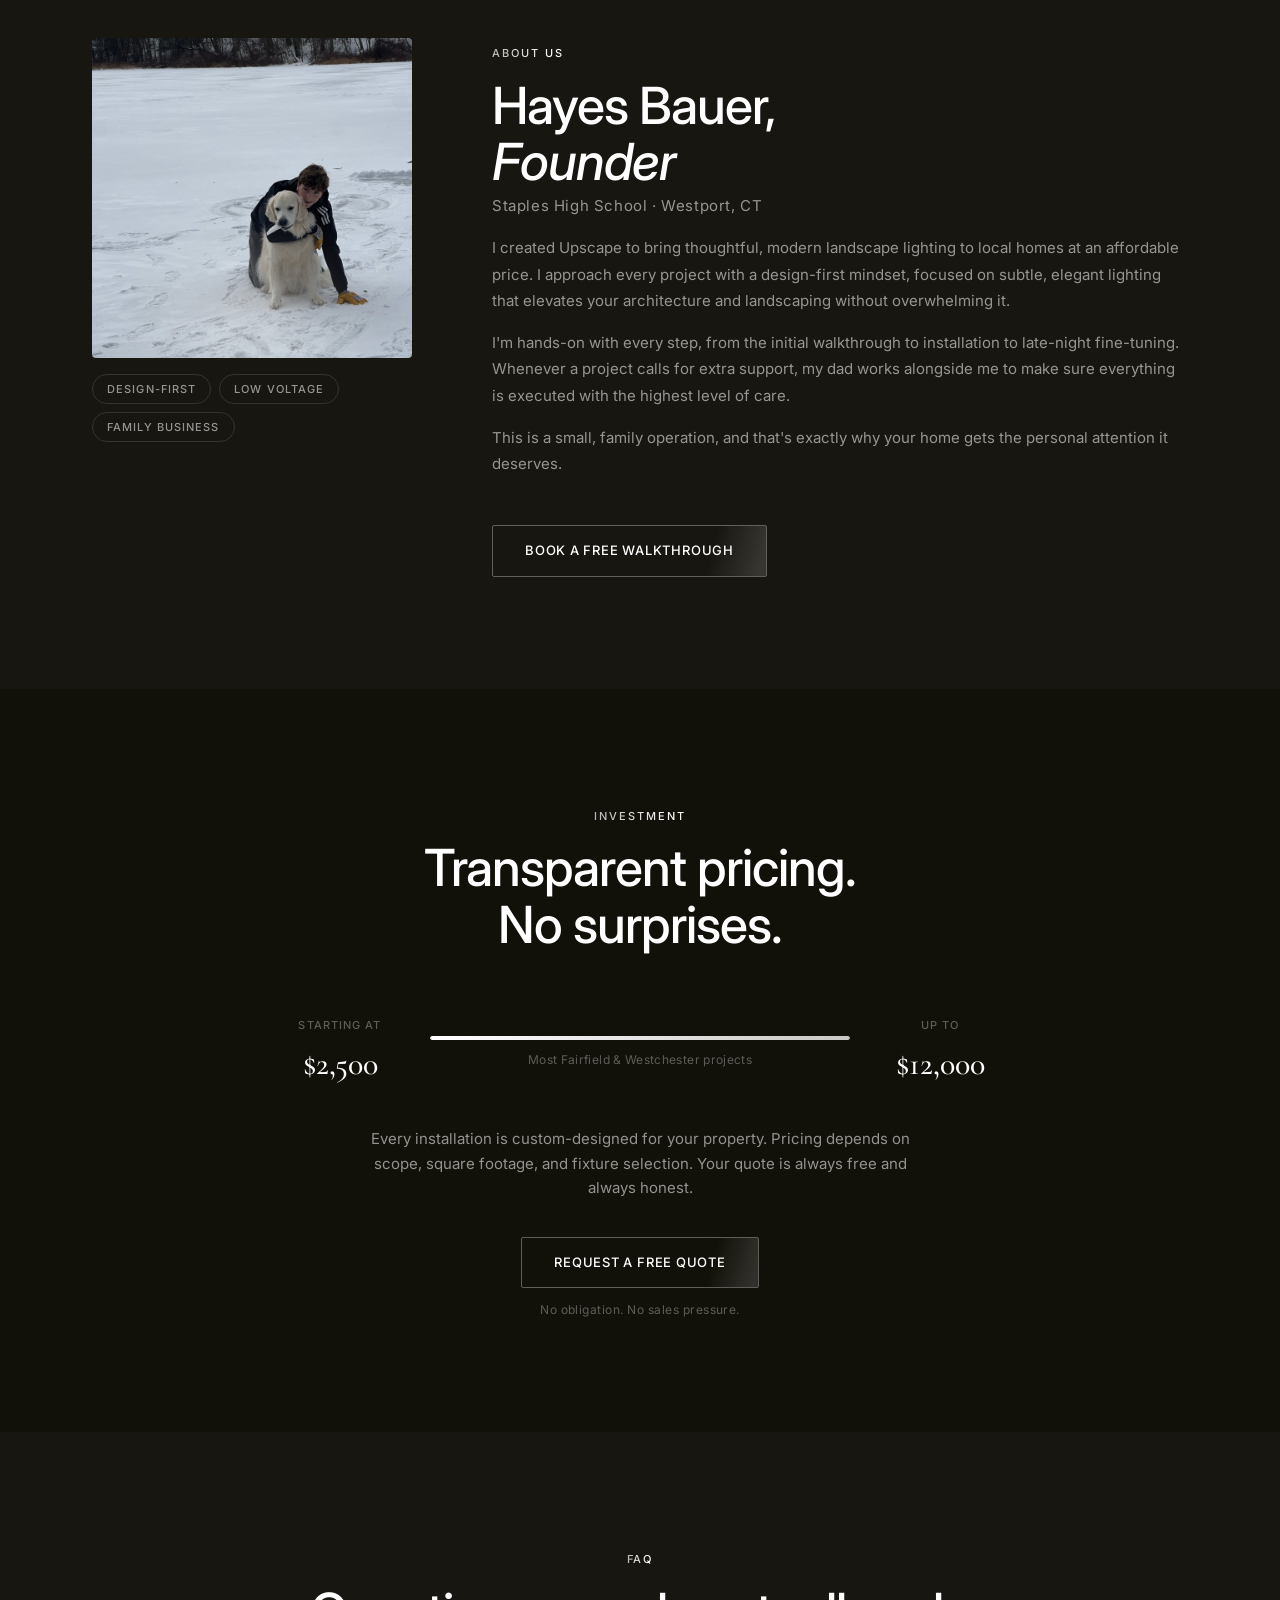
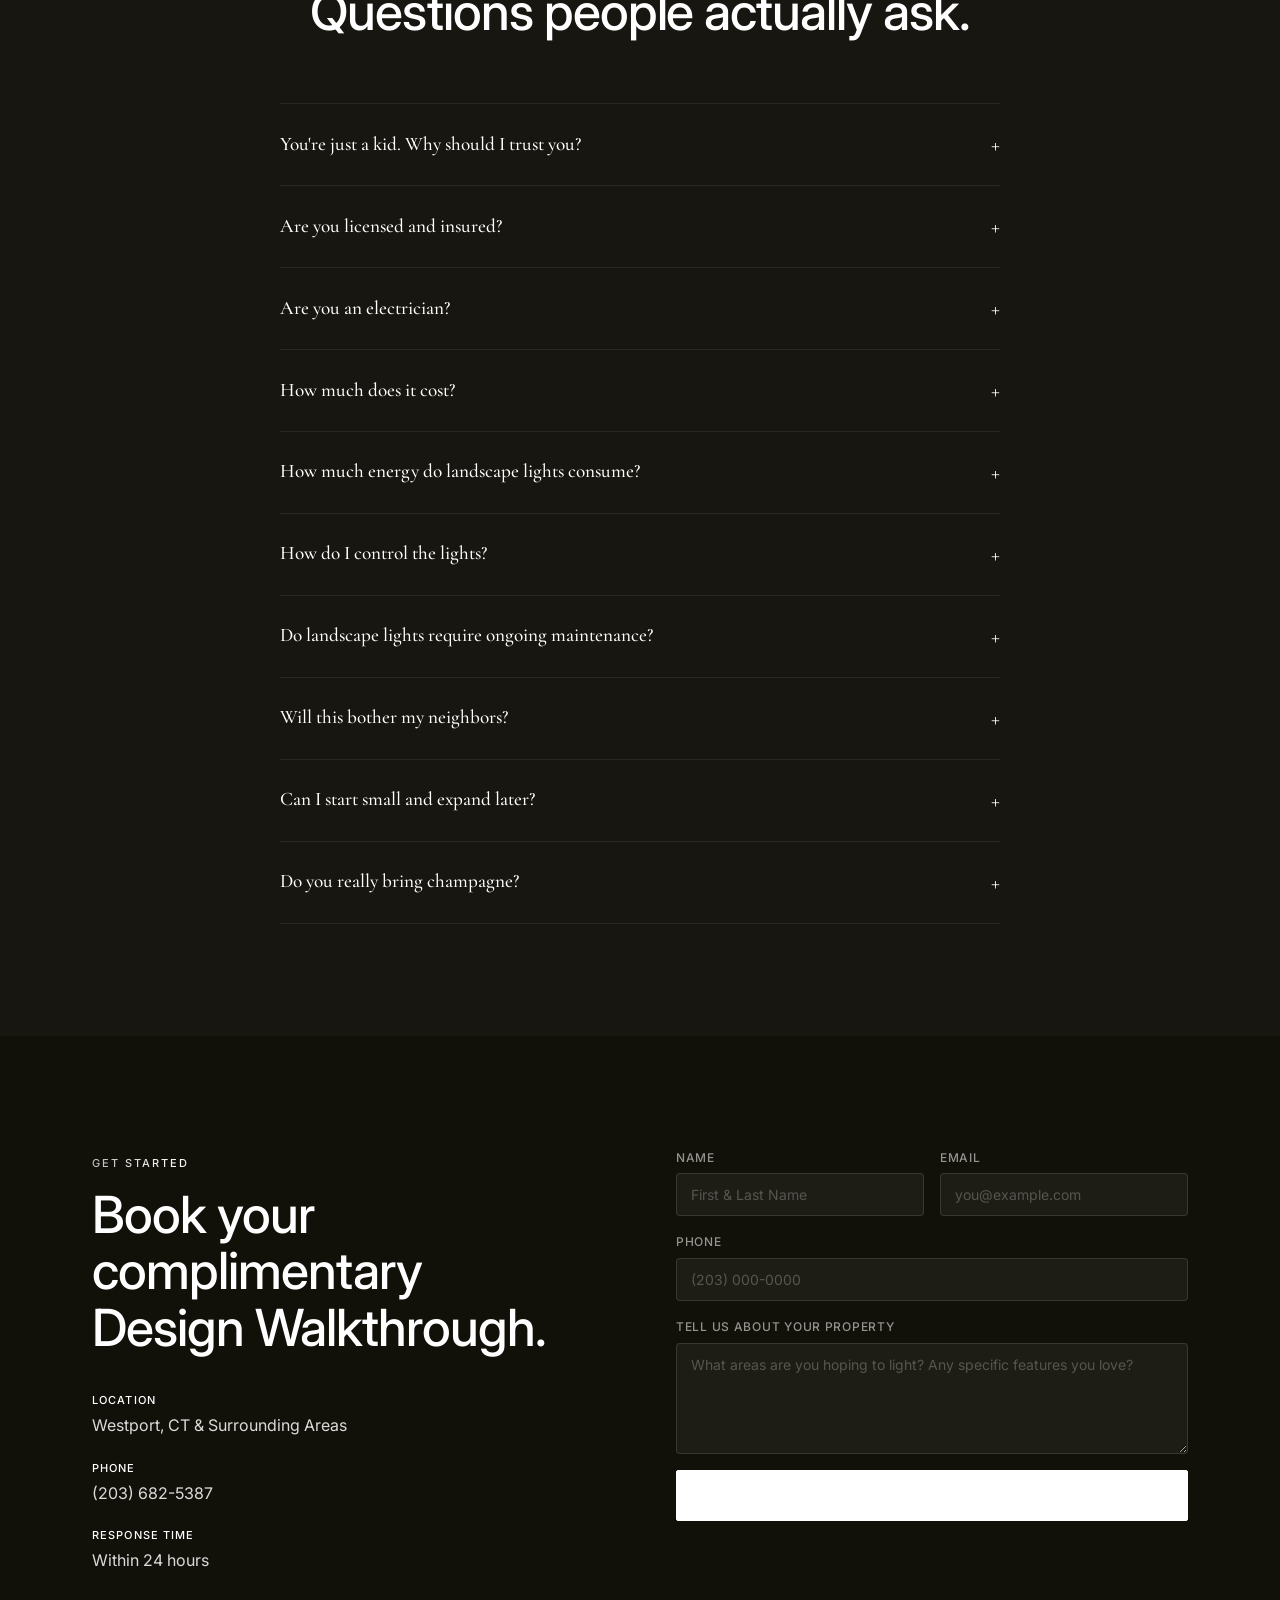
==== commit f534c9e4: "Add scroll-driven light assembly animation: exploded parts compress into fixture on scroll Co-Author" ====
--- a/index.html
+++ b/index.html
@@ -250,6 +250,20 @@
     </div>
   </section>
 
+  <!-- LIGHT ASSEMBLY -->
+  <section class="assembly" id="assembly">
+    <div class="assembly__track" id="assemblyTrack">
+      <div class="assembly__sticky">
+        <div class="assembly__eyebrow reveal"><span class="eyebrow">Built to Last</span></div>
+        <div class="assembly__img-wrap" id="assemblyWrap">
+          <img id="assemblyImg" src="image-e2467d38-d239-477f-abe7-44b2bd766edb.avif" alt="Landscape light components" draggable="false"/>
+          <div class="assembly__glow" id="assemblyGlow"></div>
+        </div>
+        <p class="assembly__label" id="assemblyLabel">Precision-engineered brass fixtures, built for decades of outdoor use.</p>
+      </div>
+    </div>
+  </section>
+
   <!-- GALLERY PREVIEW -->
   <section class="preview section">
     <div class="container">
--- a/styles.css
+++ b/styles.css
@@ -1250,6 +1250,81 @@
   color: var(--text-mid);
   line-height: 1.7;
 }
+
+/* ===========================
+   GALLERY PREVIEW
+=========================== */
+/* ===========================
+   LIGHT ASSEMBLY SECTION
+=========================== */
+.assembly {
+  background: var(--dark);
+}
+
+.assembly__track {
+  height: 280vh;
+  position: relative;
+}
+
+.assembly__sticky {
+  position: sticky;
+  top: 0;
+  height: 100vh;
+  display: flex;
+  flex-direction: column;
+  align-items: center;
+  justify-content: center;
+  overflow: hidden;
+  padding: 40px 24px;
+}
+
+.assembly__eyebrow {
+  margin-bottom: 24px;
+  text-align: center;
+}
+
+.assembly__img-wrap {
+  position: relative;
+  width: 100%;
+  max-width: 760px;
+  display: flex;
+  align-items: center;
+  justify-content: center;
+}
+
+#assemblyImg {
+  width: 100%;
+  height: auto;
+  display: block;
+  transform-origin: center center;
+  will-change: transform, filter;
+  filter: contrast(1.05) saturate(0.9);
+}
+
+.assembly__glow {
+  position: absolute;
+  inset: 0;
+  border-radius: 50%;
+  background: radial-gradient(ellipse 40% 20% at 58% 38%, rgba(255,200,80,0.55) 0%, transparent 70%);
+  opacity: 0;
+  pointer-events: none;
+  transition: opacity 0.6s ease;
+  mix-blend-mode: screen;
+}
+.assembly__glow.on { opacity: 1; }
+
+.assembly__label {
+  margin-top: 28px;
+  font-size: 15px;
+  color: var(--text-mid);
+  text-align: center;
+  max-width: 480px;
+  line-height: 1.7;
+  opacity: 0;
+  transform: translateY(12px);
+  transition: opacity 0.6s ease, transform 0.6s ease;
+}
+.assembly__label.on { opacity: 1; transform: none; }
 
 /* ===========================
    GALLERY PREVIEW
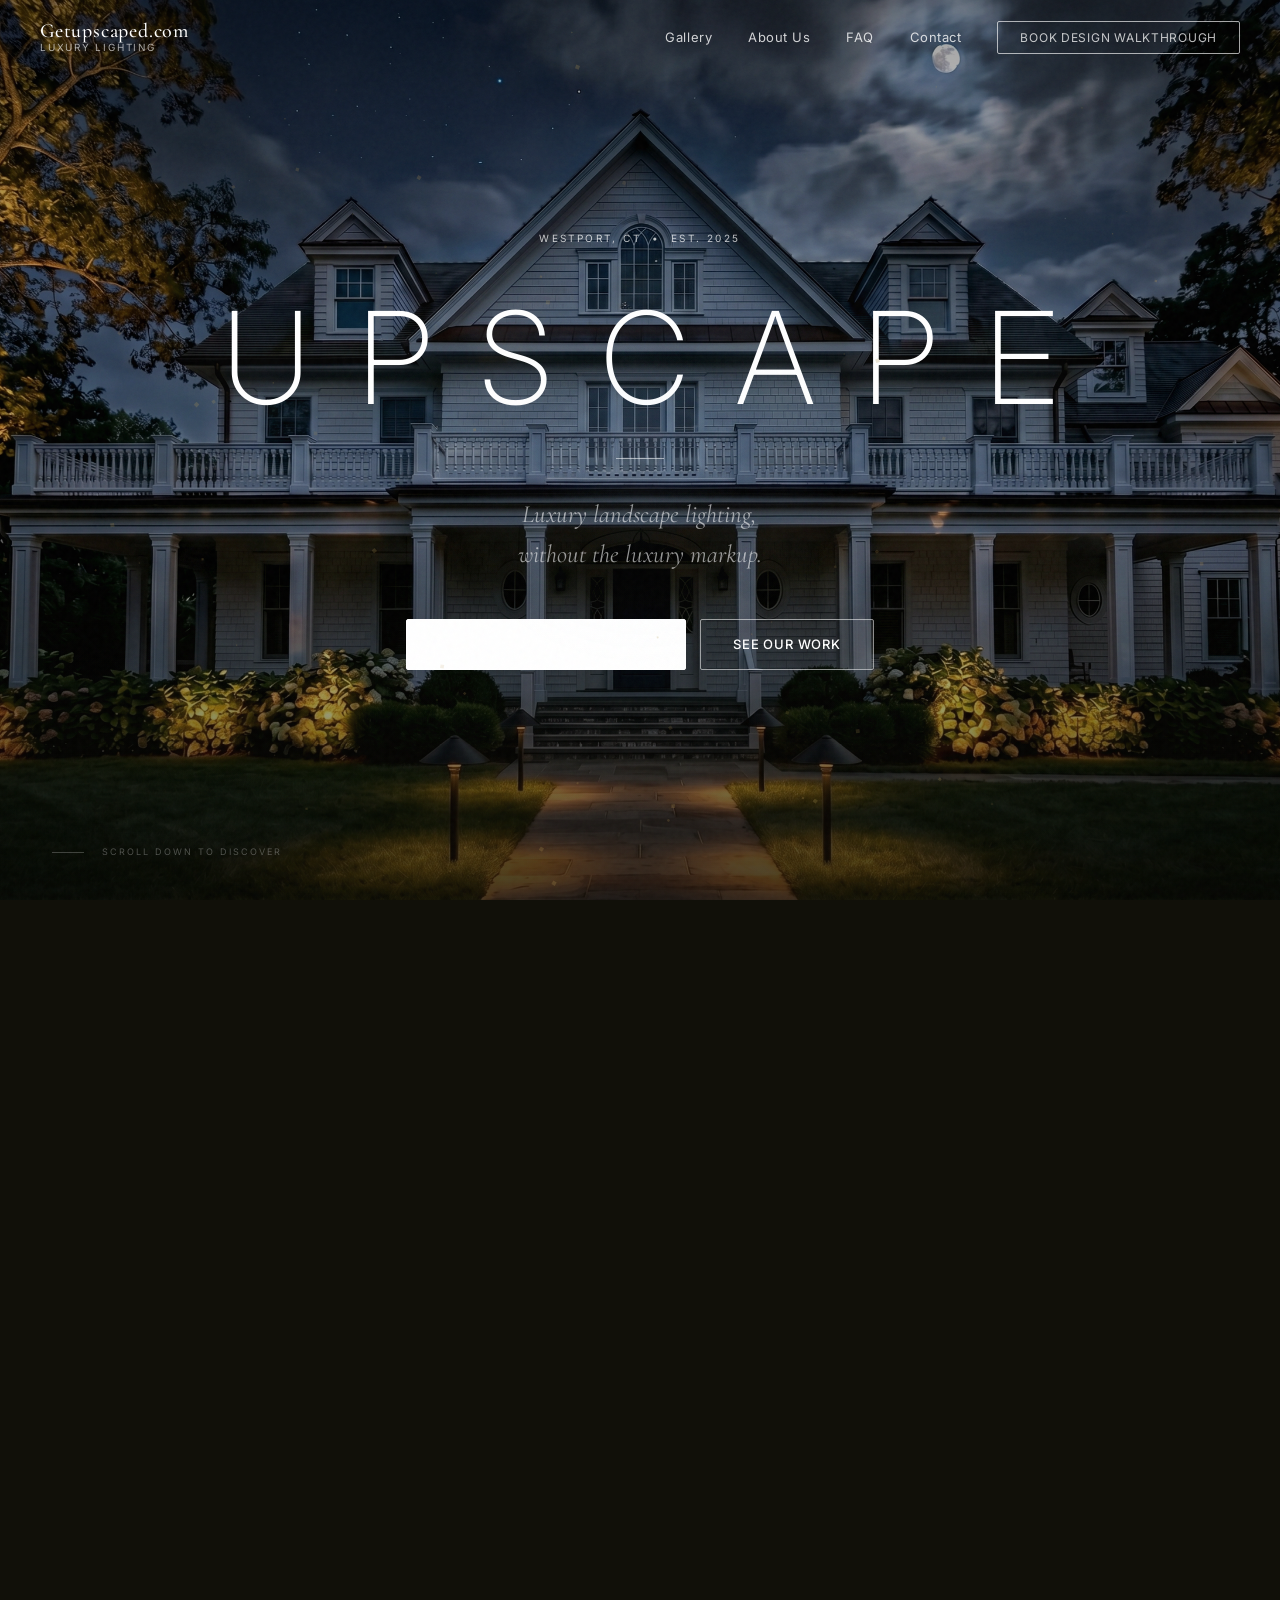
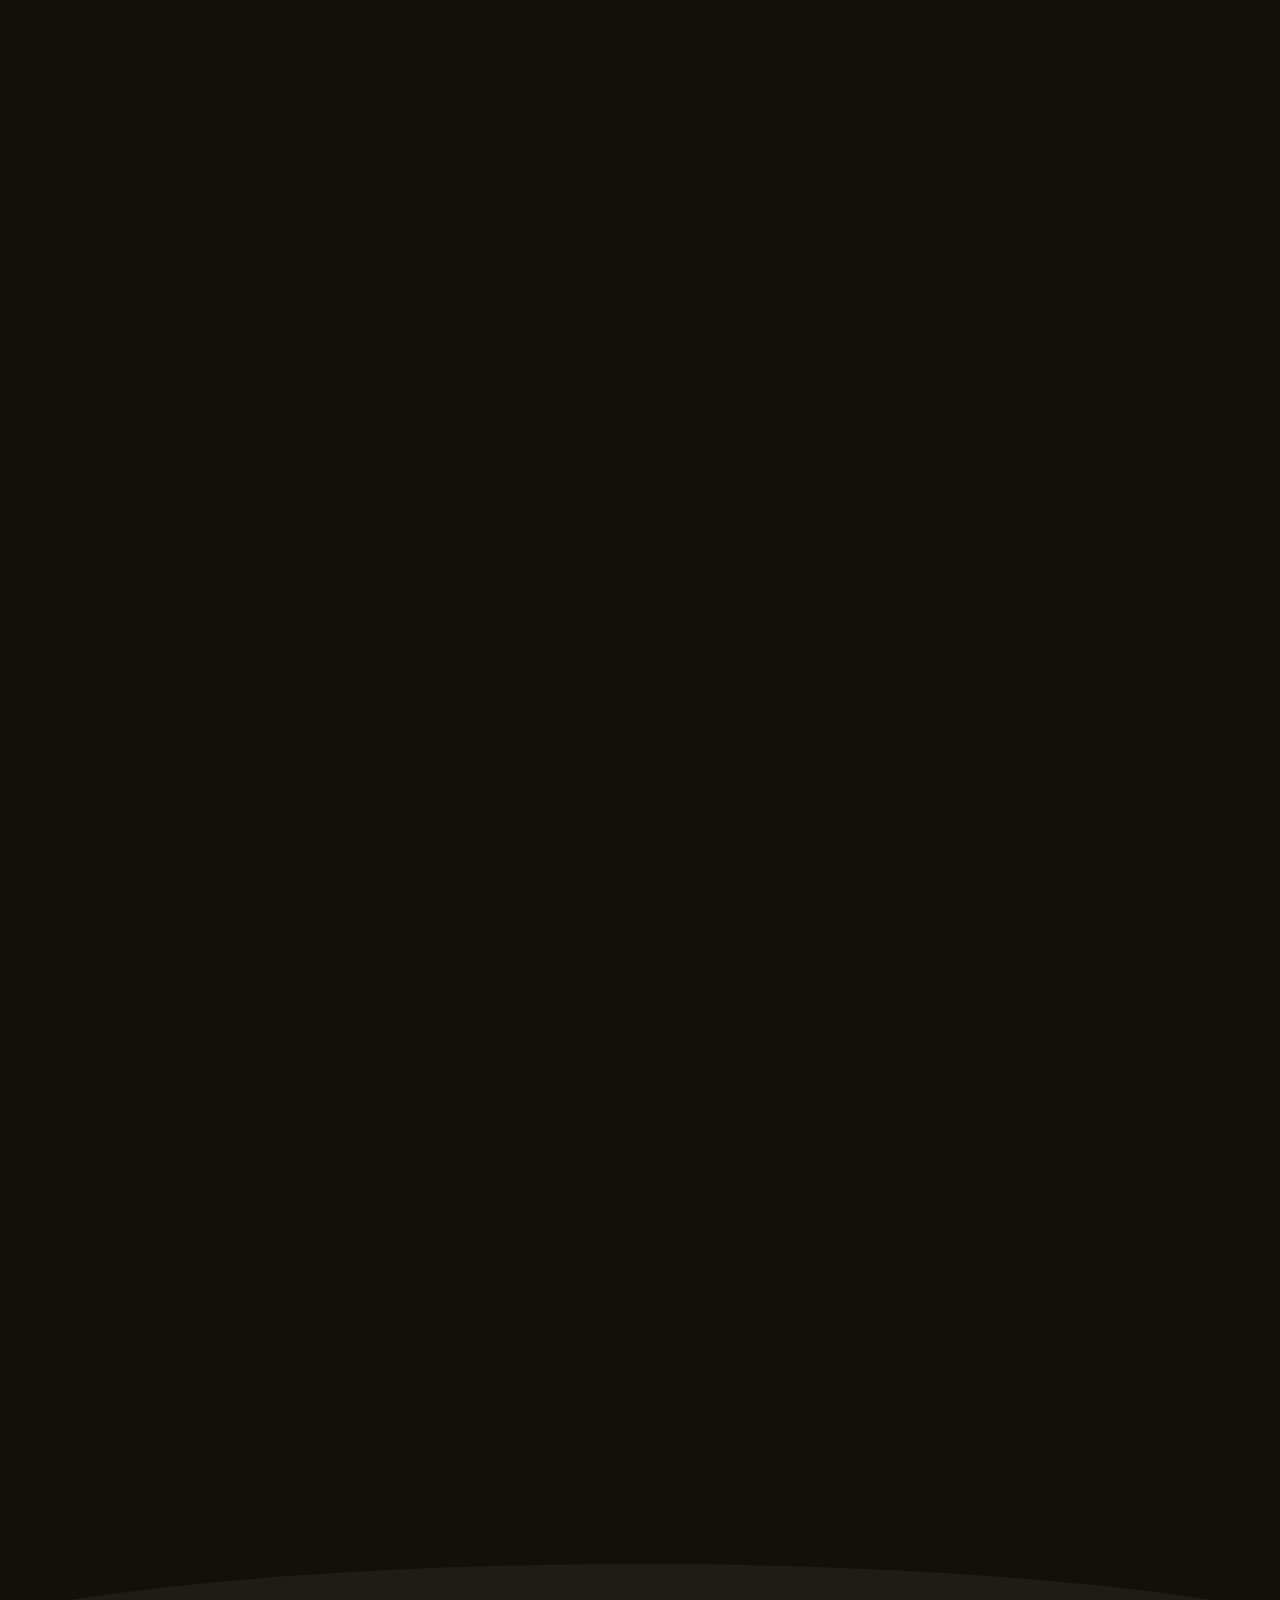
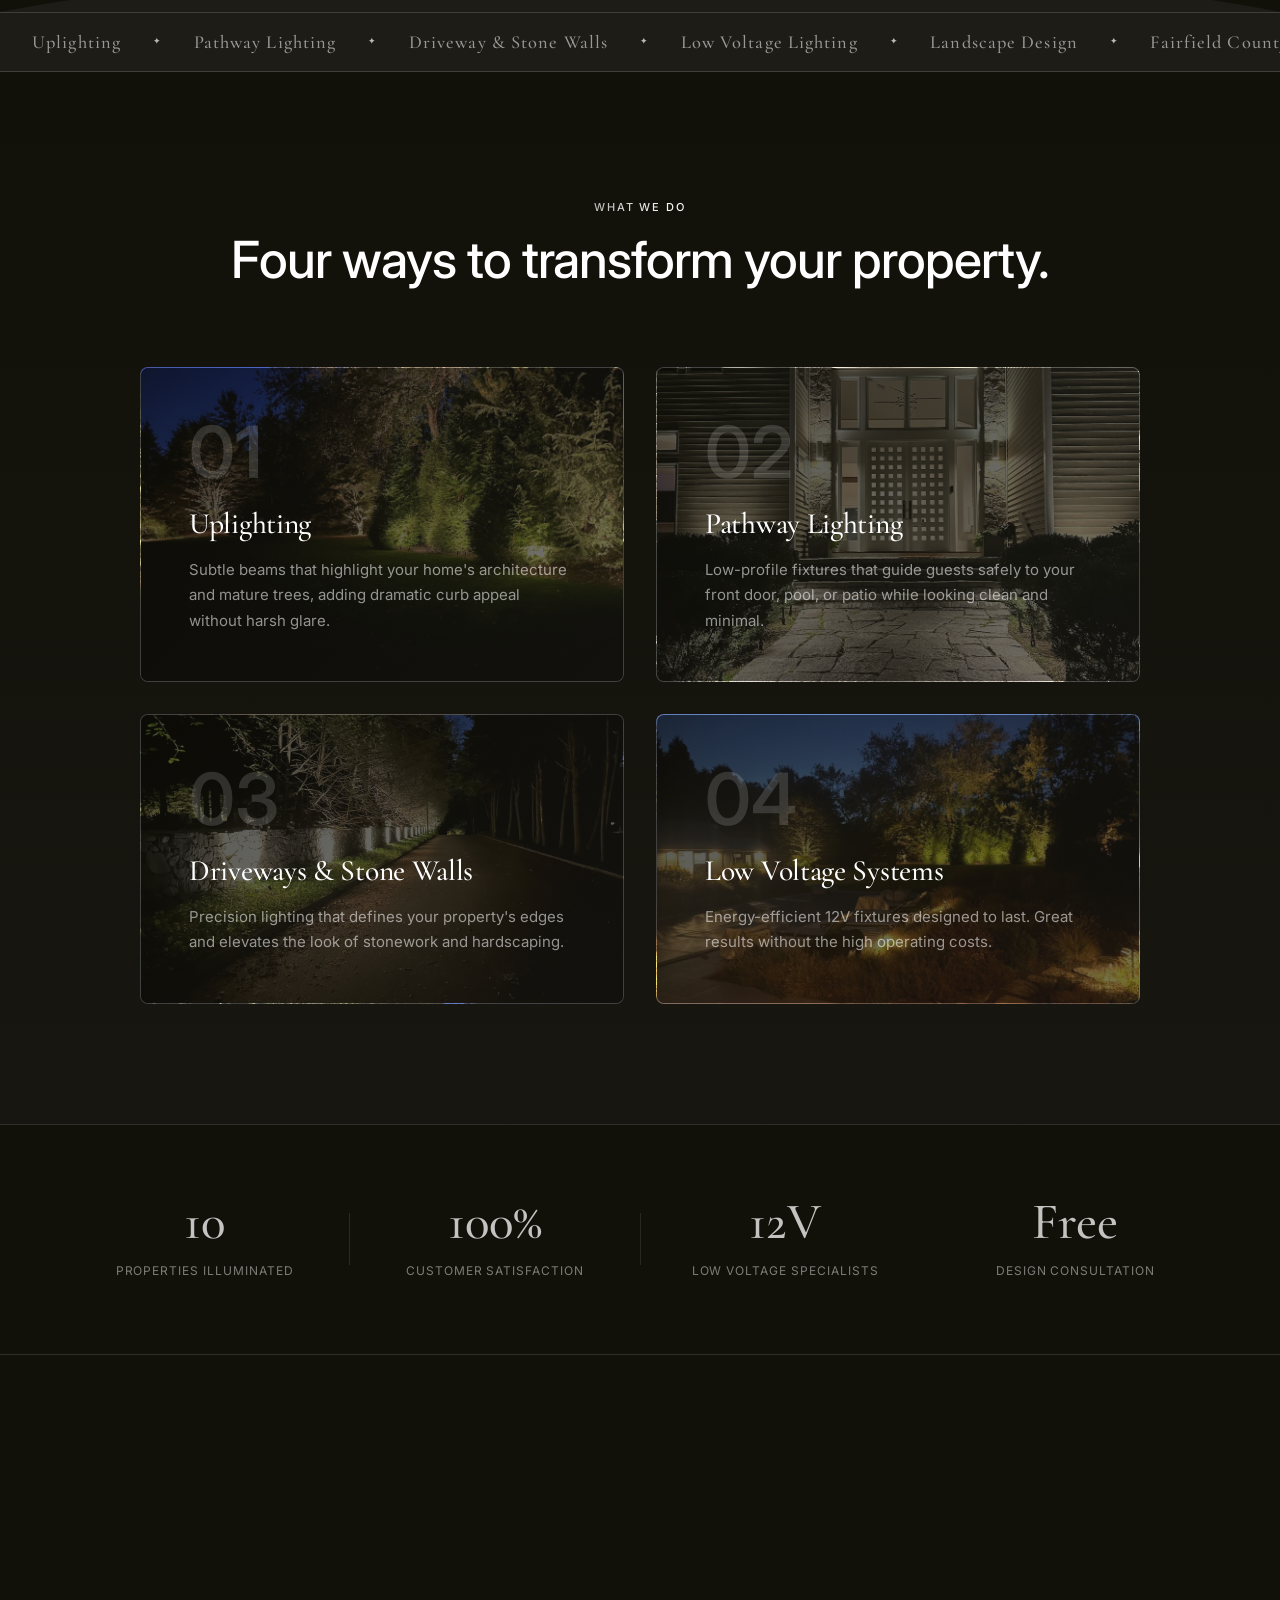
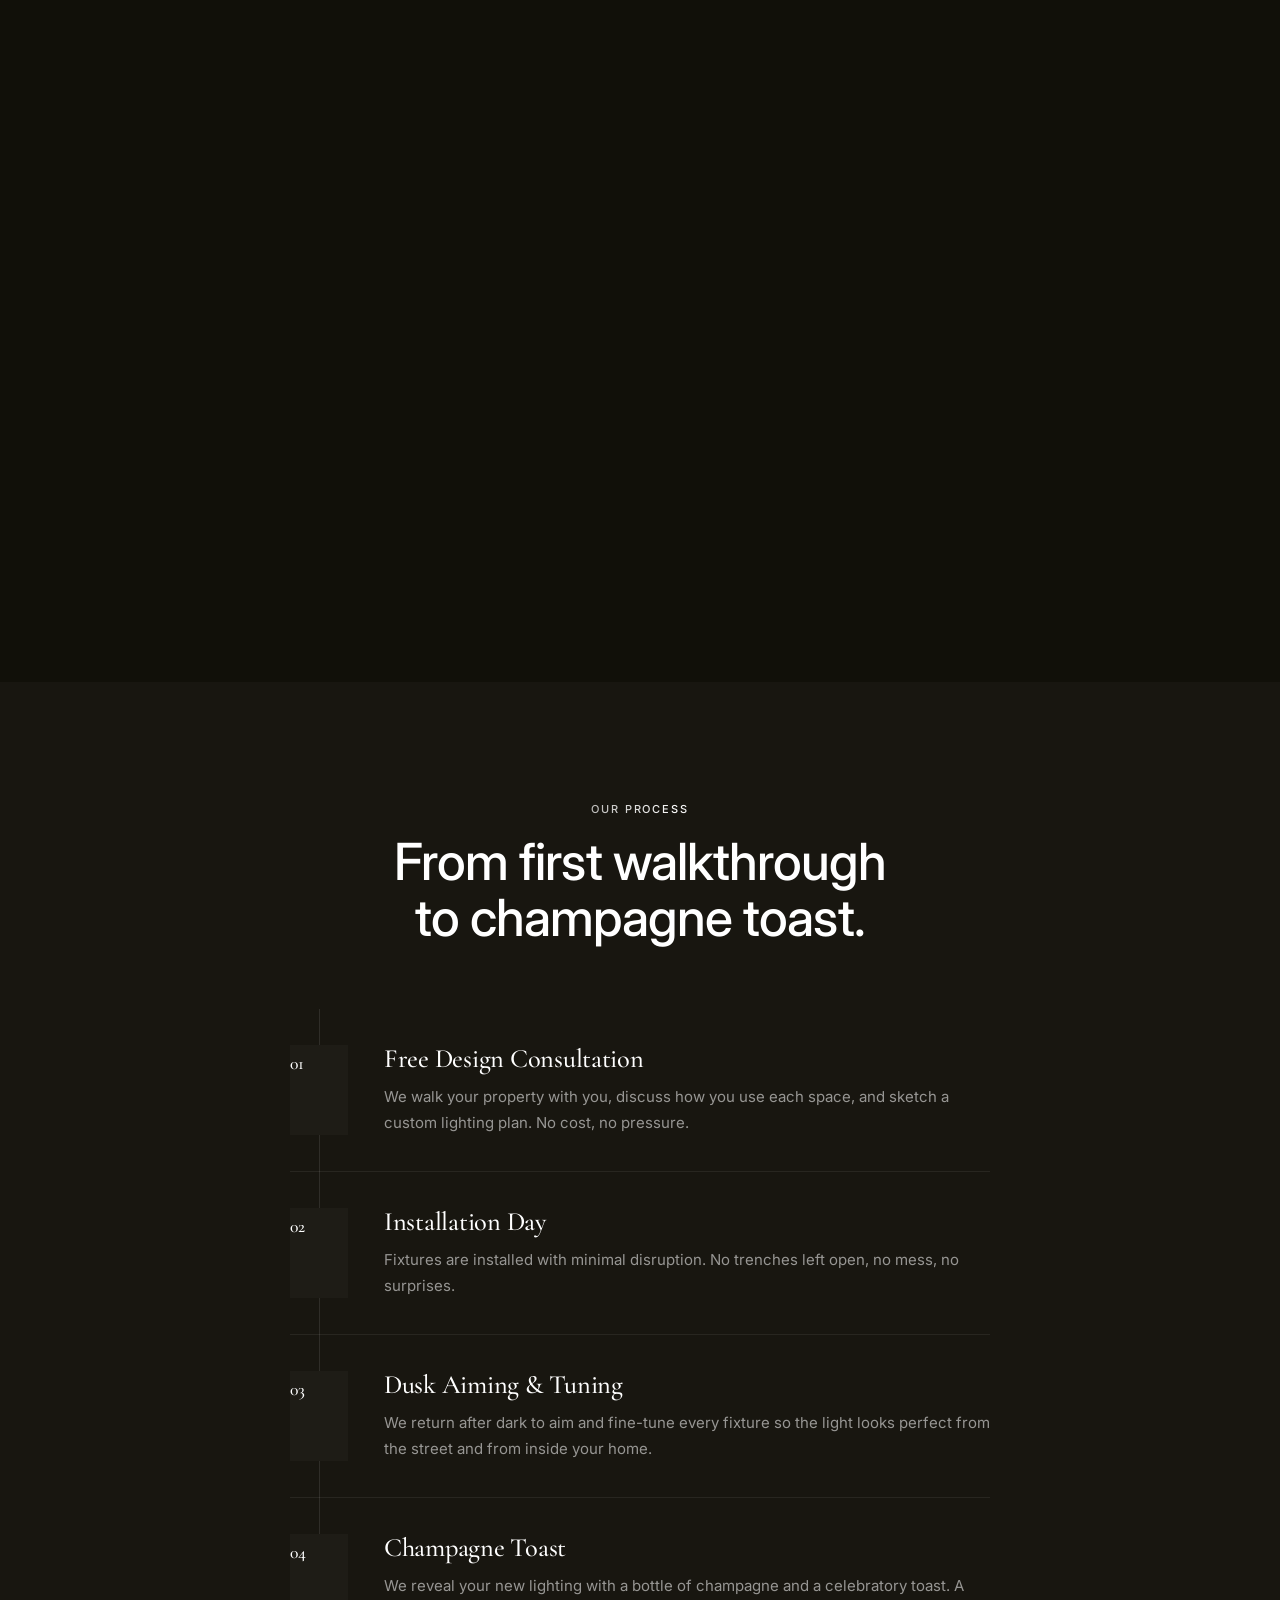
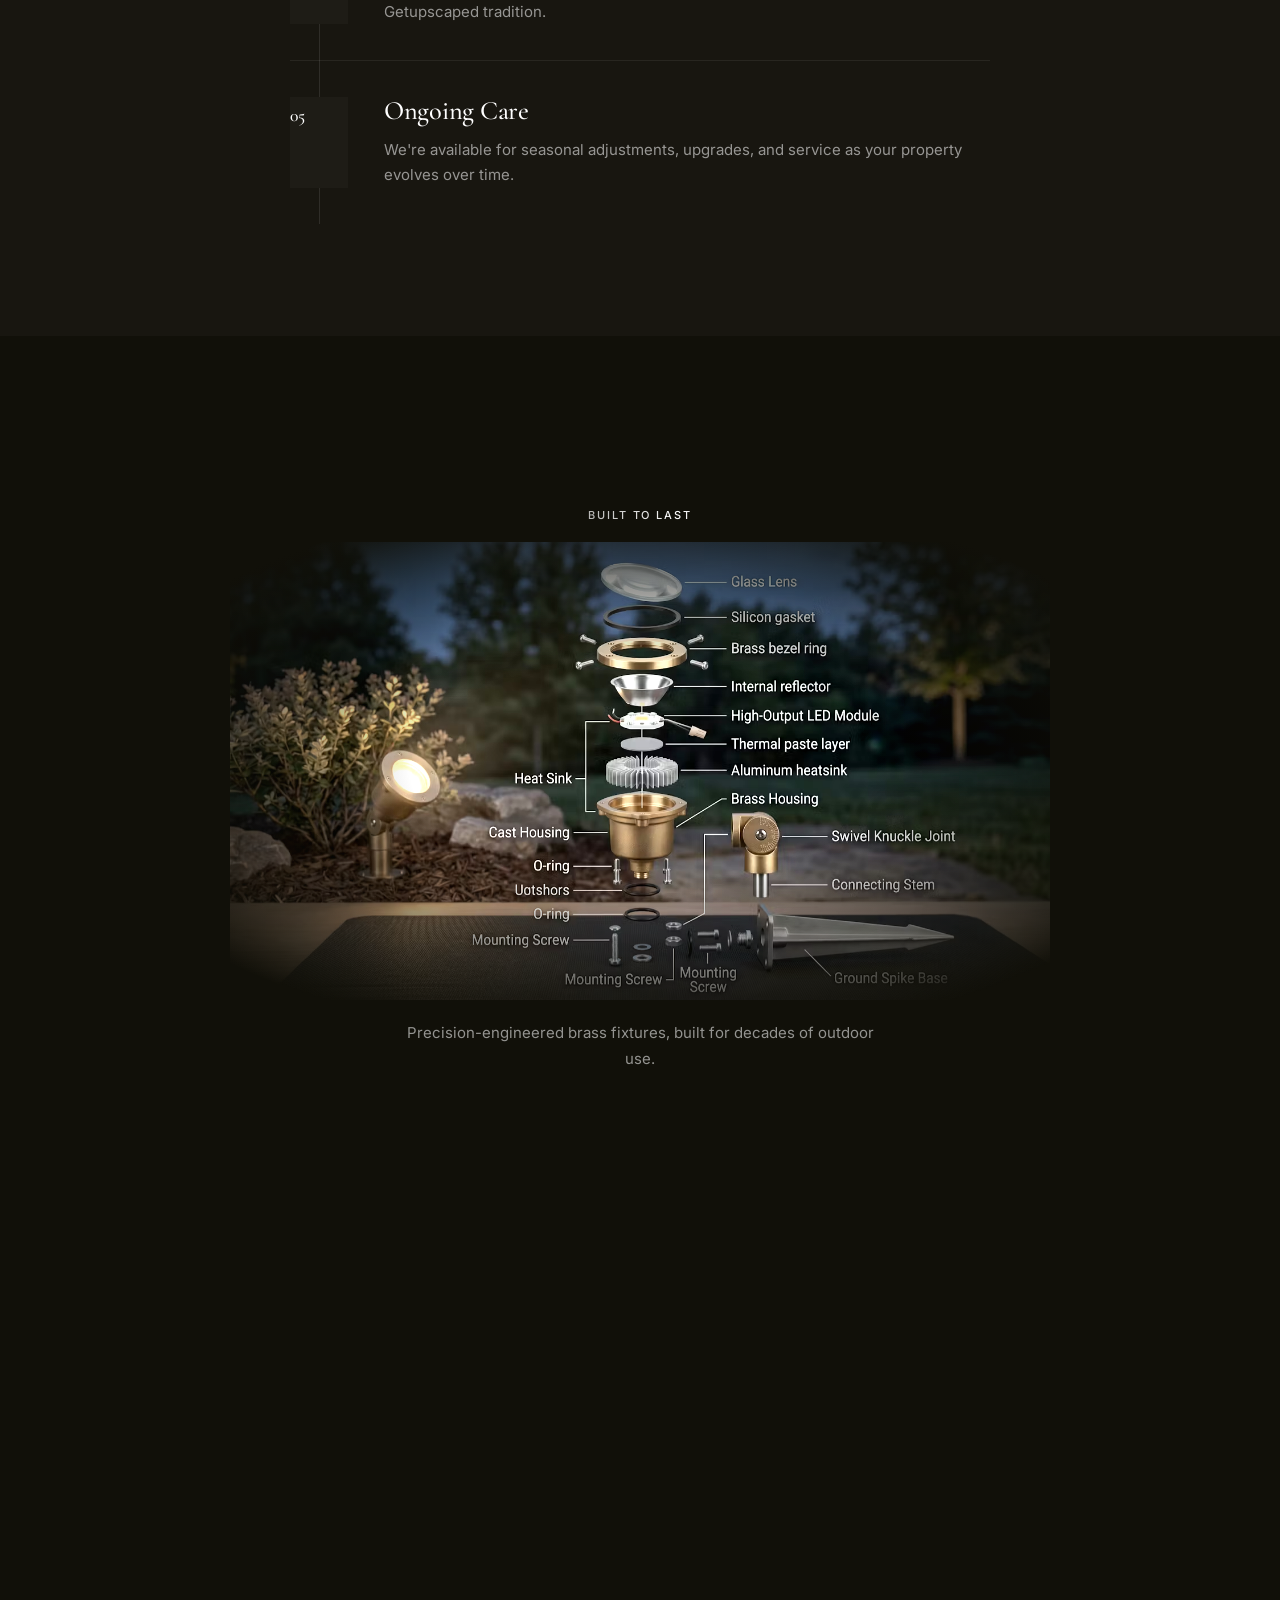
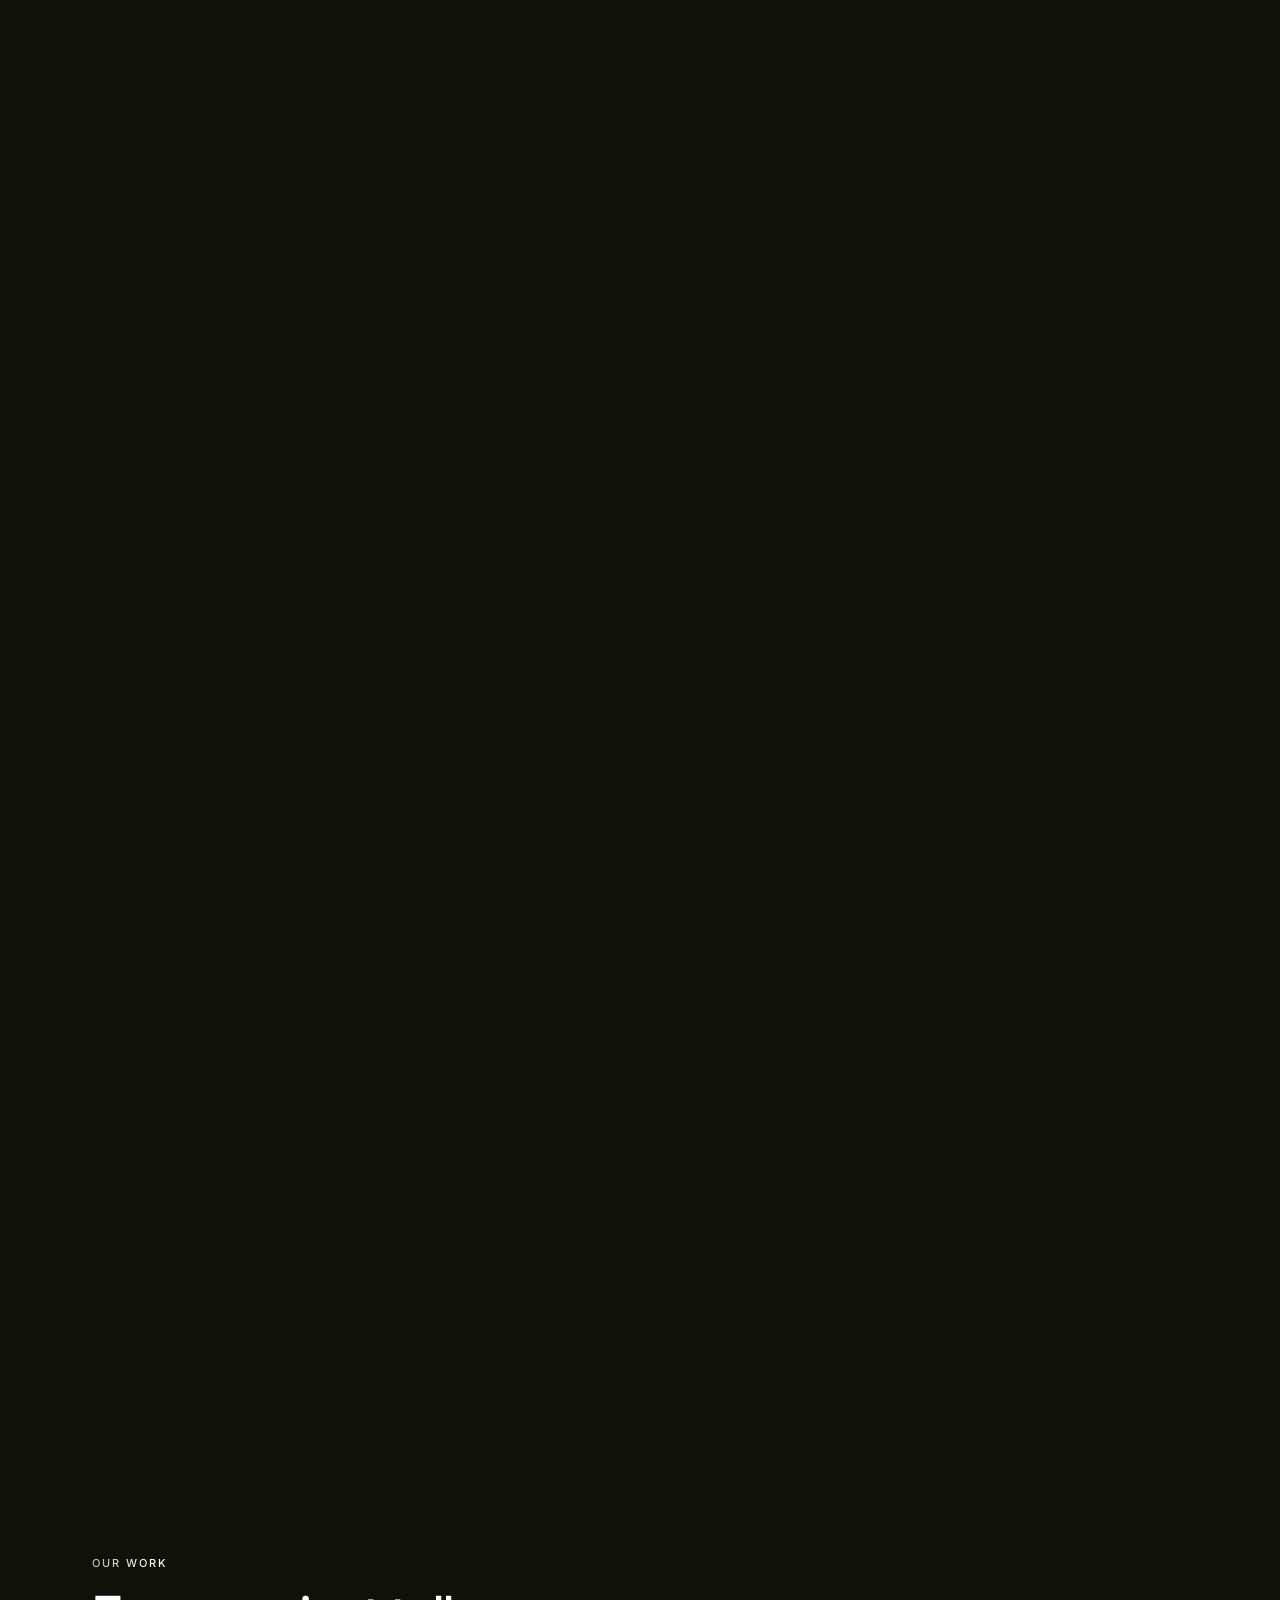
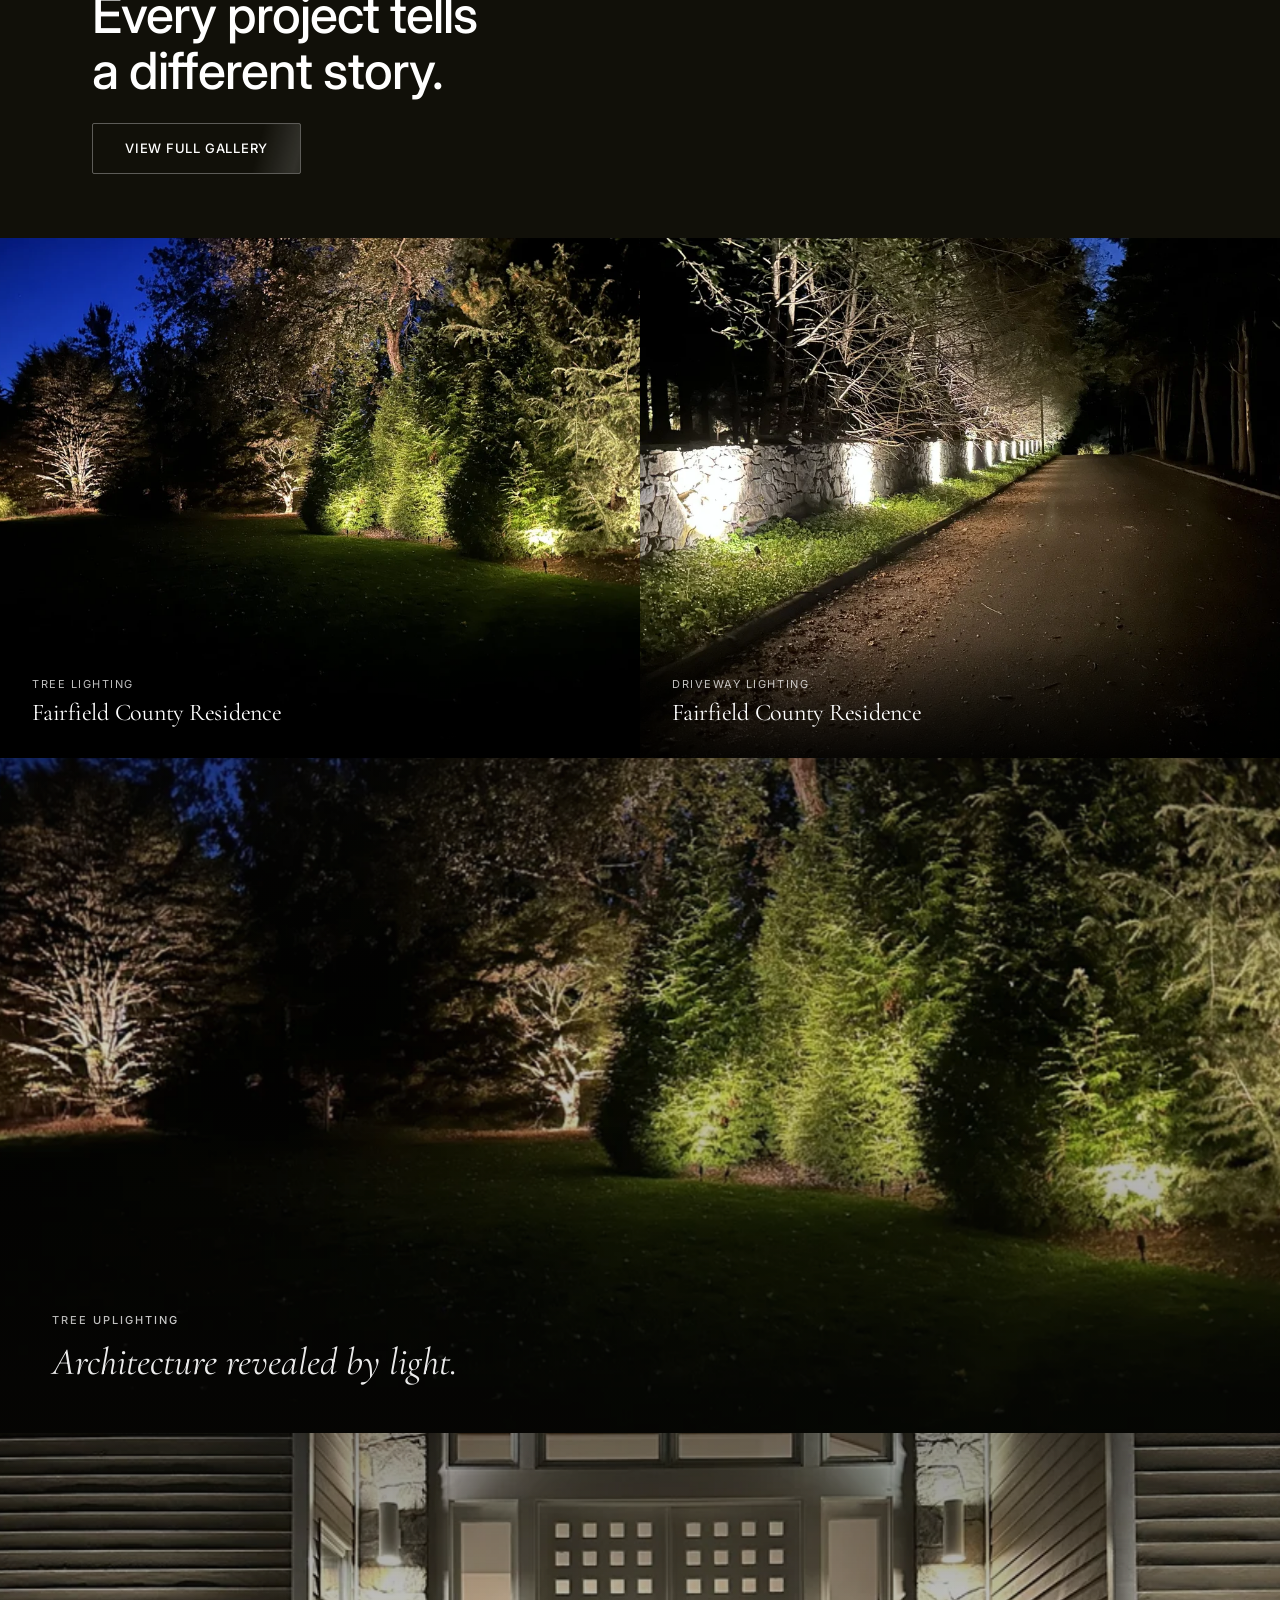
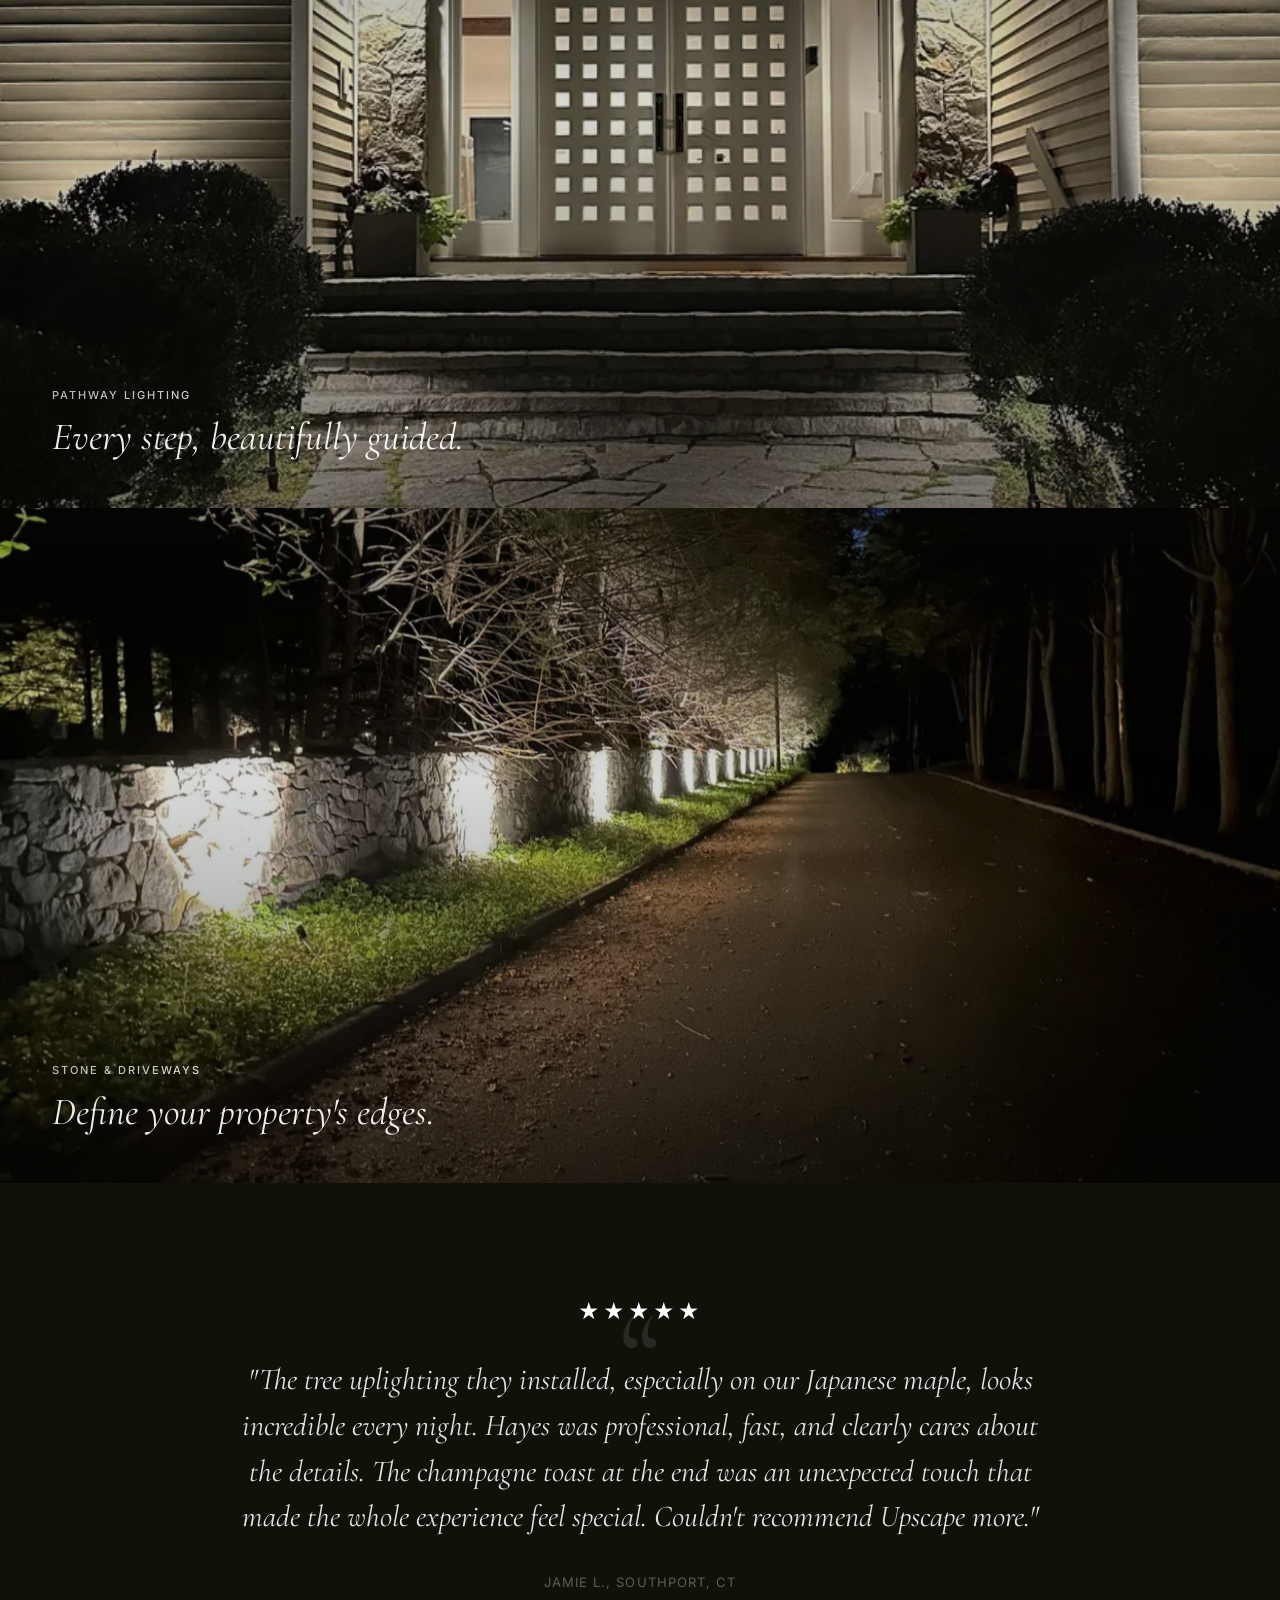
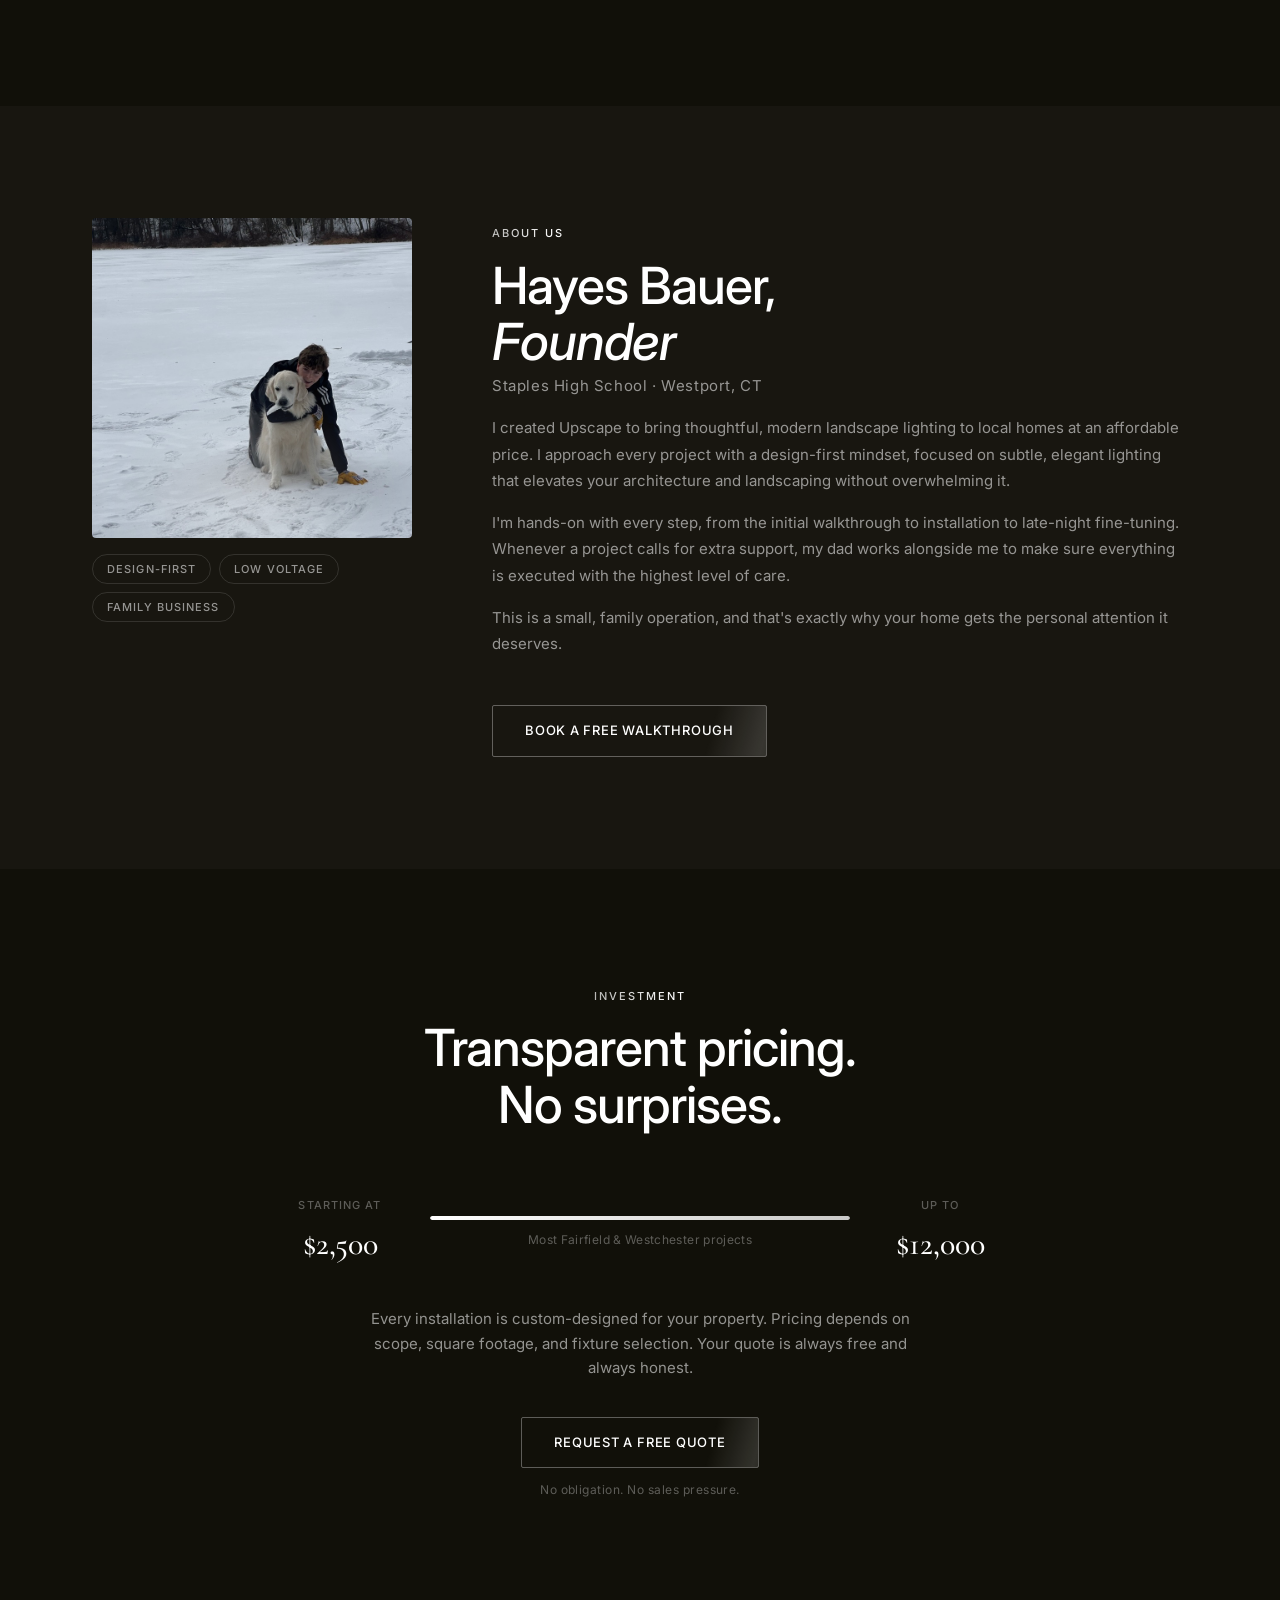
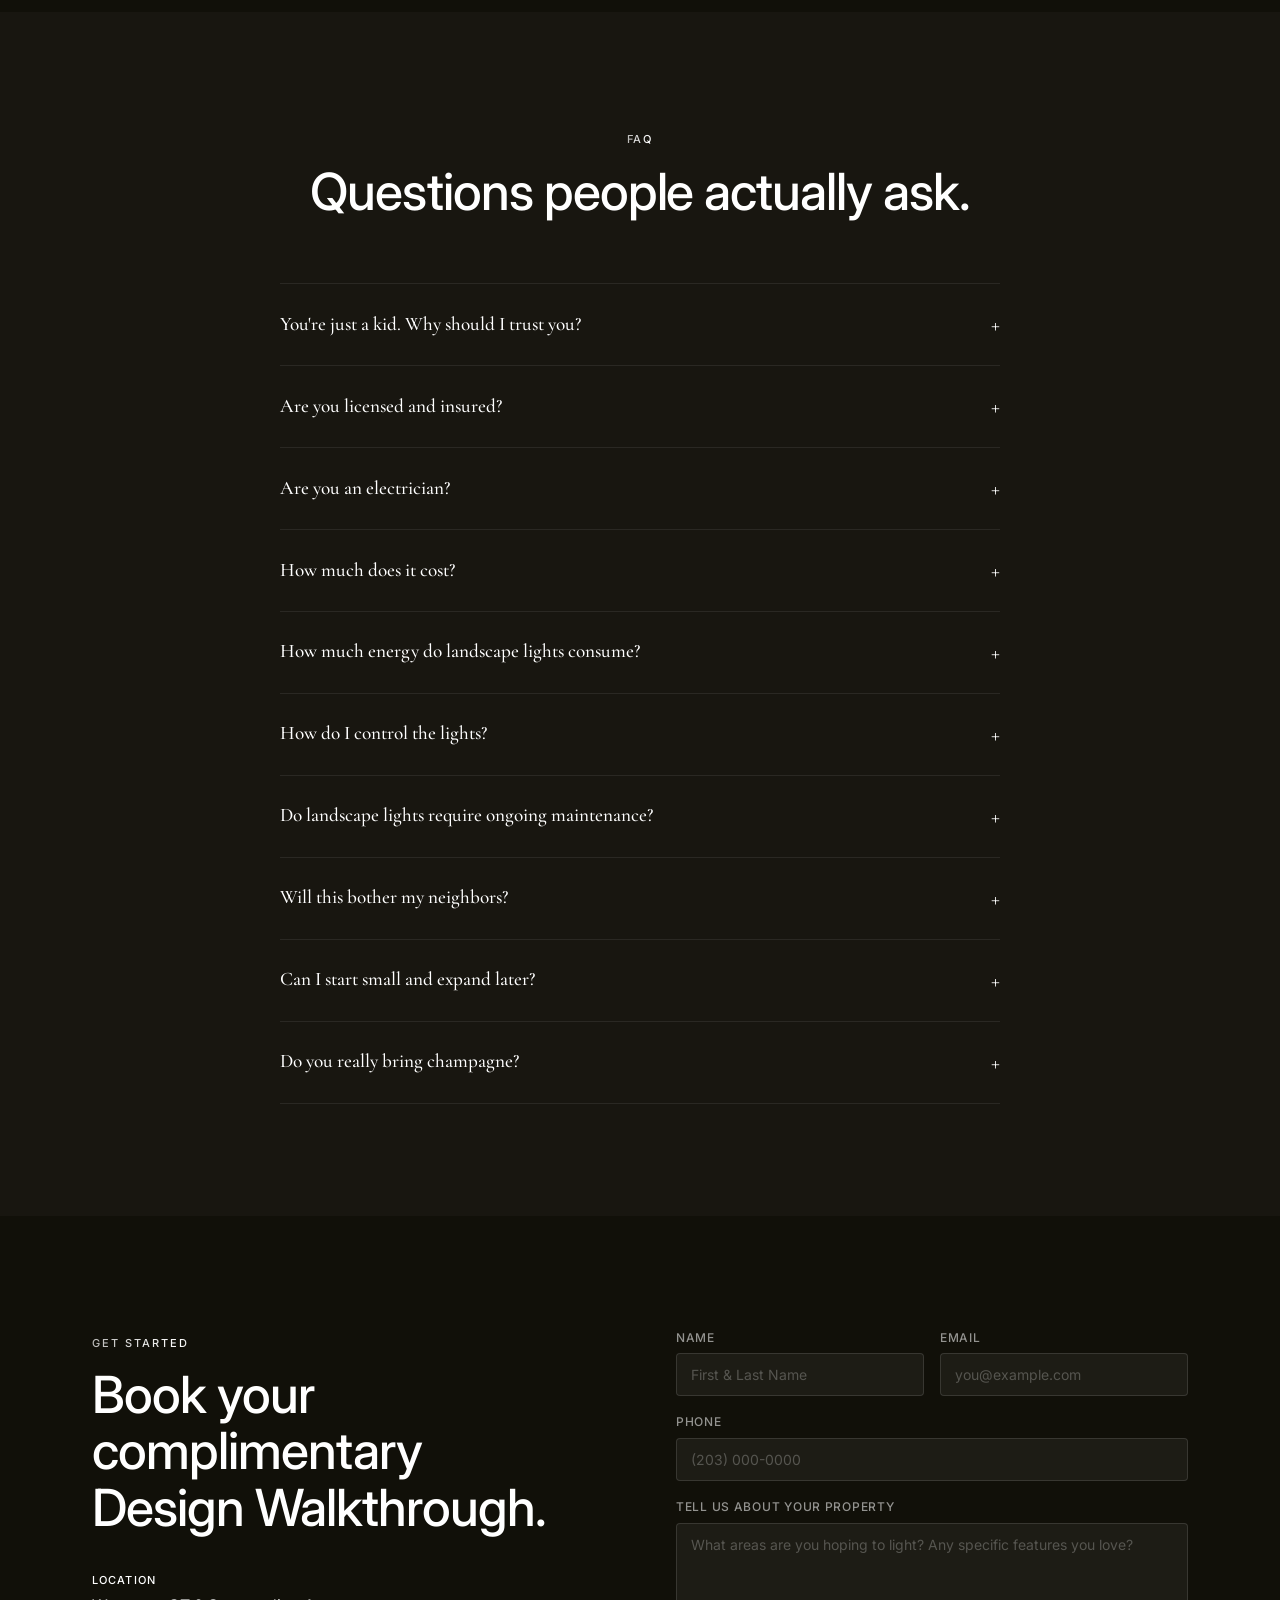
==== commit 39fe95cd: "Assembly section: screen blend to remove bg, parts explode apart on scroll Co-Authored-By: Claude So" ====
--- a/index.html
+++ b/index.html
@@ -257,7 +257,6 @@
         <div class="assembly__eyebrow reveal"><span class="eyebrow">Built to Last</span></div>
         <div class="assembly__img-wrap" id="assemblyWrap">
           <img id="assemblyImg" src="image-e2467d38-d239-477f-abe7-44b2bd766edb.avif" alt="Landscape light components" draggable="false"/>
-          <div class="assembly__glow" id="assemblyGlow"></div>
         </div>
         <p class="assembly__label" id="assemblyLabel">Precision-engineered brass fixtures, built for decades of outdoor use.</p>
       </div>
--- a/styles.css
+++ b/styles.css
@@ -1262,7 +1262,7 @@
 }
 
 .assembly__track {
-  height: 280vh;
+  height: 300vh;
   position: relative;
 }
 
@@ -1279,17 +1279,27 @@
 }
 
 .assembly__eyebrow {
-  margin-bottom: 24px;
+  margin-bottom: 16px;
   text-align: center;
 }
 
 .assembly__img-wrap {
   position: relative;
   width: 100%;
-  max-width: 760px;
+  max-width: 820px;
   display: flex;
   align-items: center;
   justify-content: center;
+}
+
+/* Vignette masks the edges into the dark background */
+.assembly__img-wrap::after {
+  content: '';
+  position: absolute;
+  inset: 0;
+  background: radial-gradient(ellipse 70% 60% at 50% 50%, transparent 40%, var(--dark) 100%);
+  pointer-events: none;
+  z-index: 2;
 }
 
 #assemblyImg {
@@ -1298,33 +1308,22 @@
   display: block;
   transform-origin: center center;
   will-change: transform, filter;
-  filter: contrast(1.05) saturate(0.9);
-}
-
-.assembly__glow {
-  position: absolute;
-  inset: 0;
-  border-radius: 50%;
-  background: radial-gradient(ellipse 40% 20% at 58% 38%, rgba(255,200,80,0.55) 0%, transparent 70%);
-  opacity: 0;
-  pointer-events: none;
-  transition: opacity 0.6s ease;
+  /* screen blend: dark outdoor bg disappears, metallic parts float */
   mix-blend-mode: screen;
-}
-.assembly__glow.on { opacity: 1; }
+  filter: brightness(1.15) contrast(1.1) saturate(0.85);
+}
 
 .assembly__label {
-  margin-top: 28px;
+  margin-top: 20px;
   font-size: 15px;
   color: var(--text-mid);
   text-align: center;
   max-width: 480px;
   line-height: 1.7;
-  opacity: 0;
-  transform: translateY(12px);
-  transition: opacity 0.6s ease, transform 0.6s ease;
-}
-.assembly__label.on { opacity: 1; transform: none; }
+  opacity: 1;
+  transition: opacity 0.5s ease;
+}
+.assembly__label.faded { opacity: 0.25; }
 
 /* ===========================
    GALLERY PREVIEW
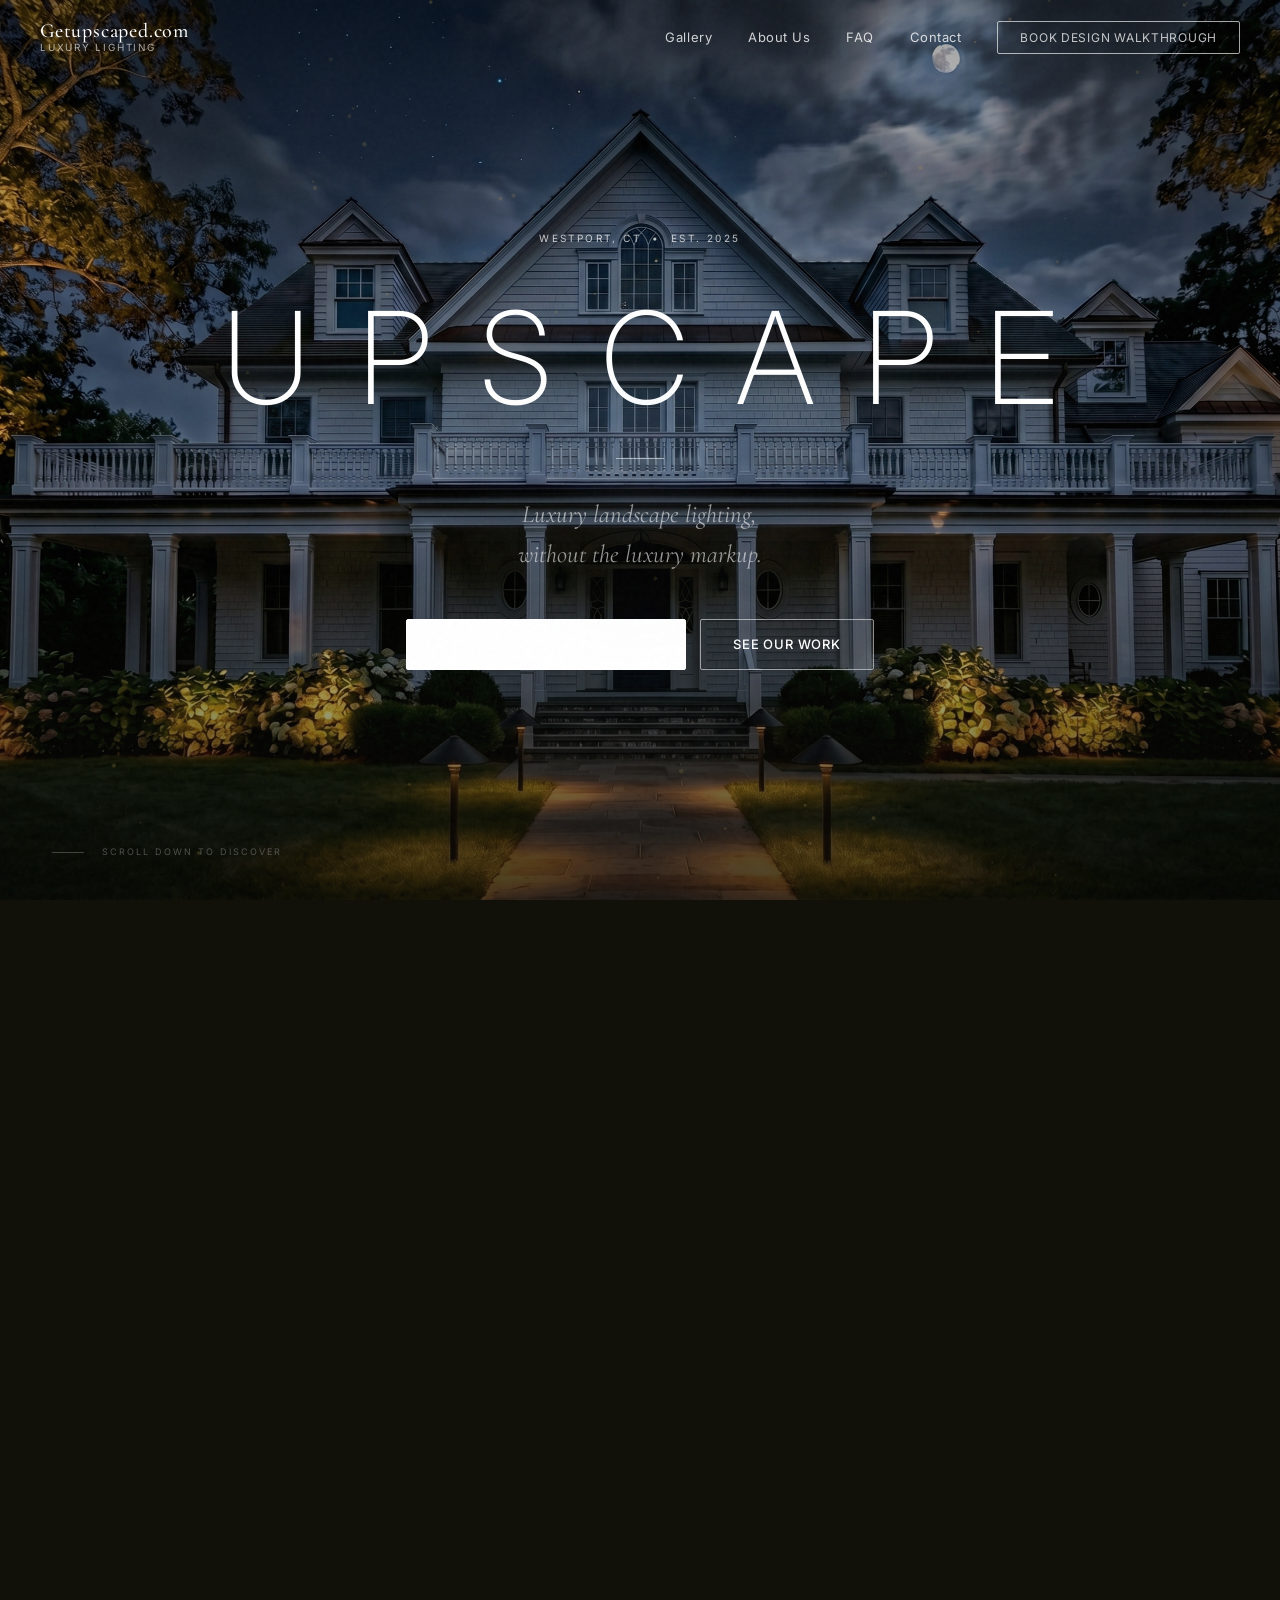
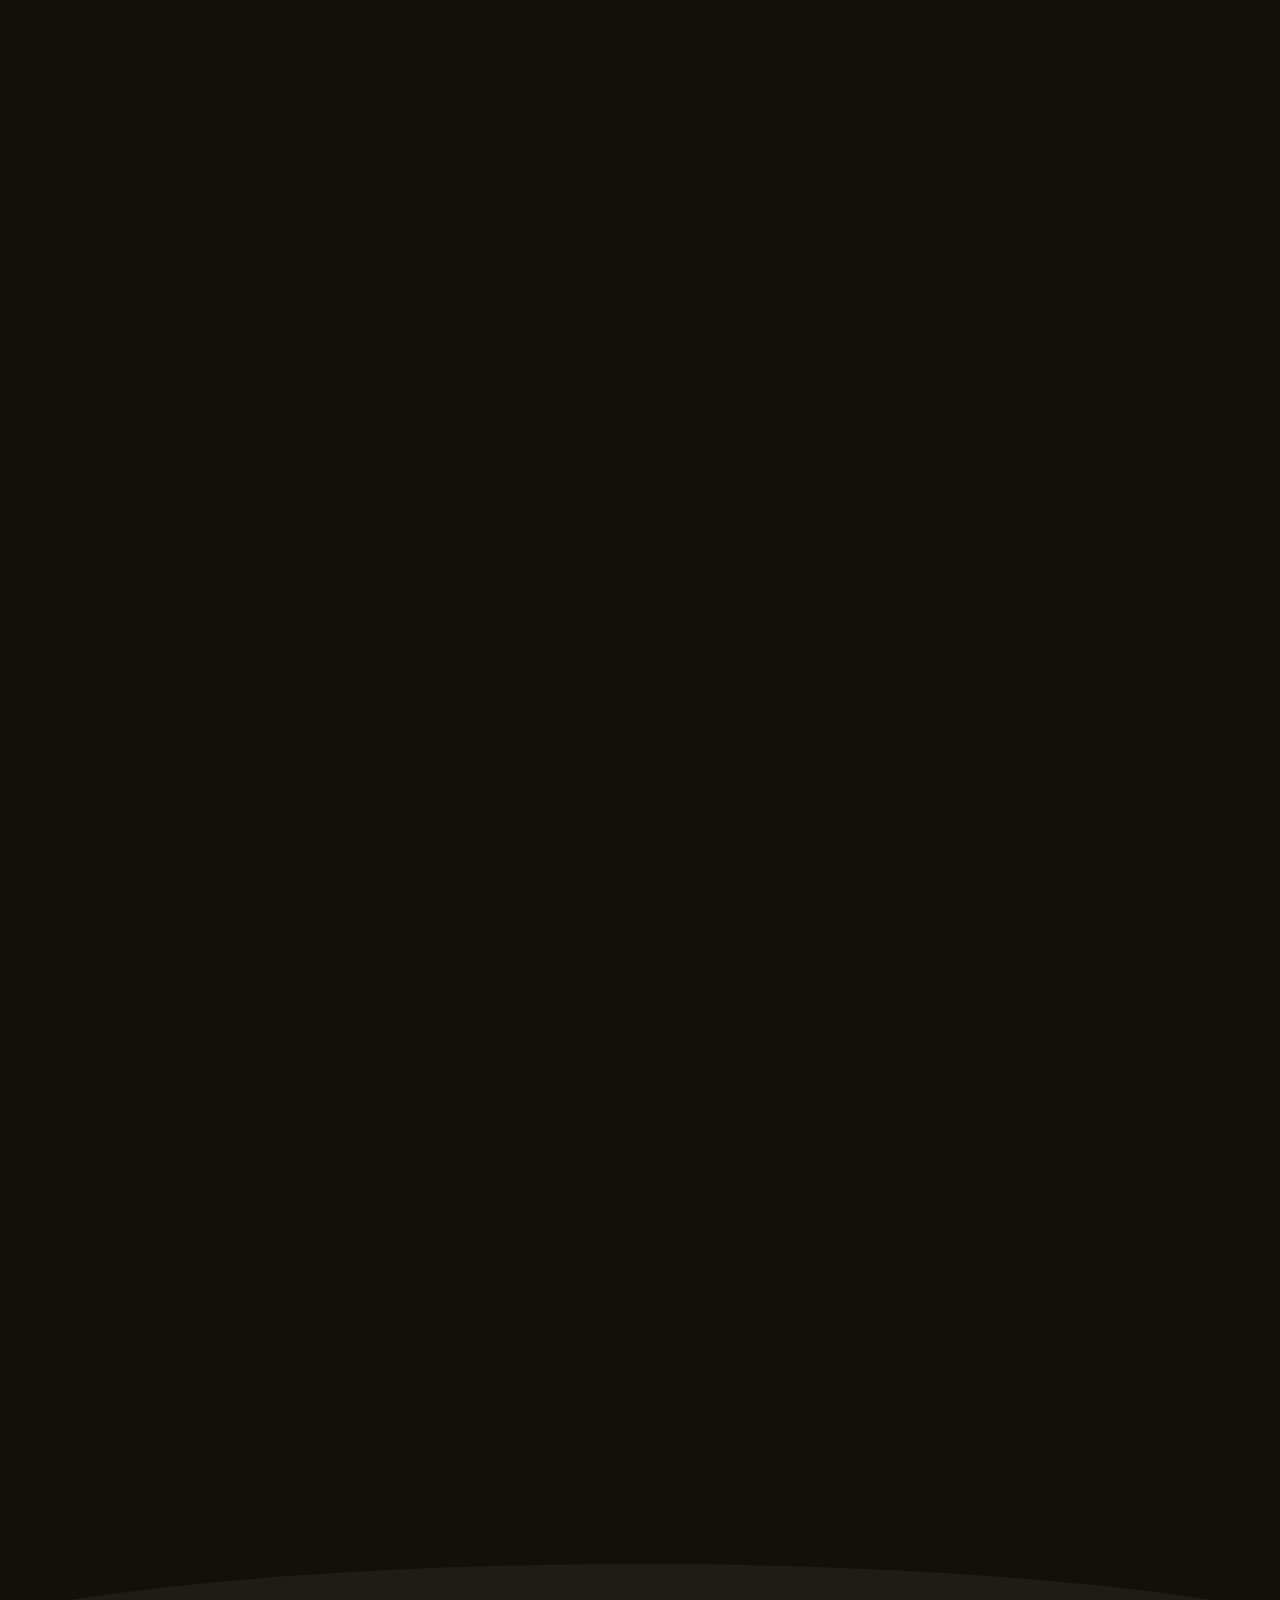
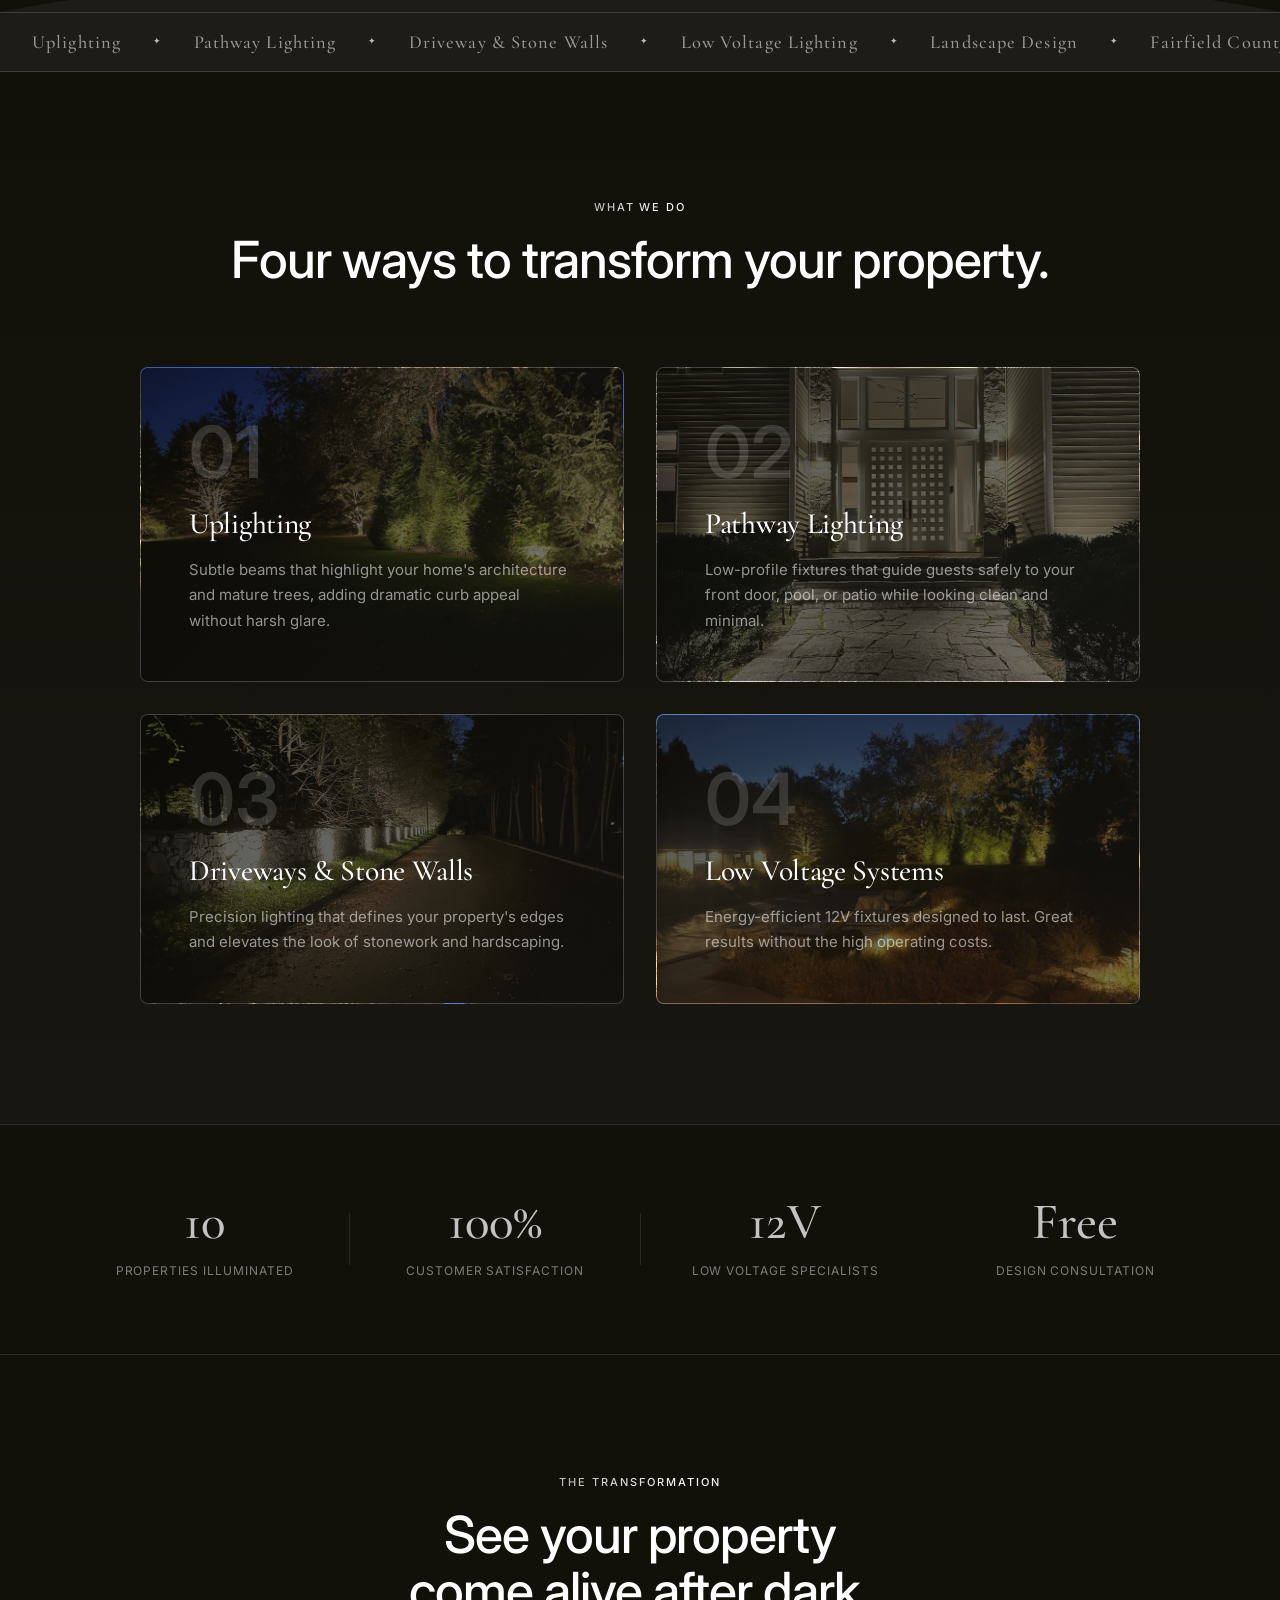
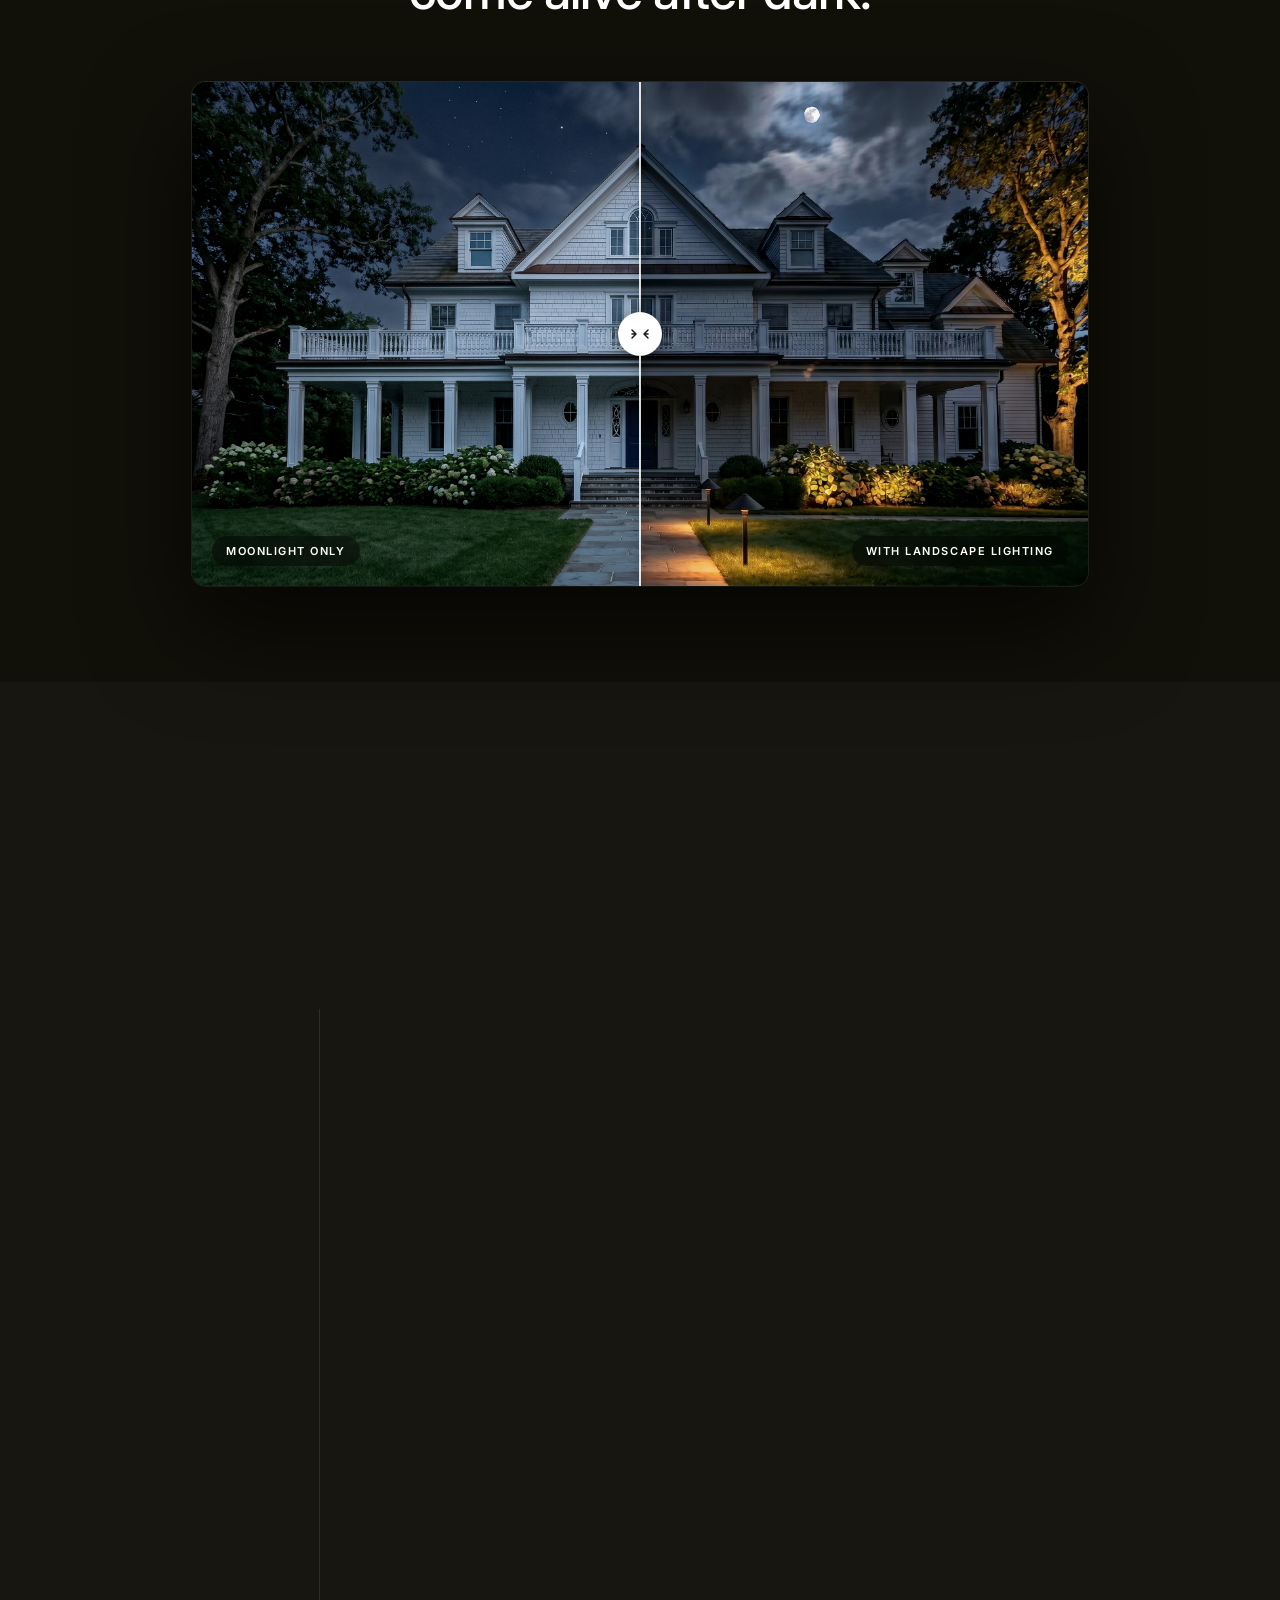
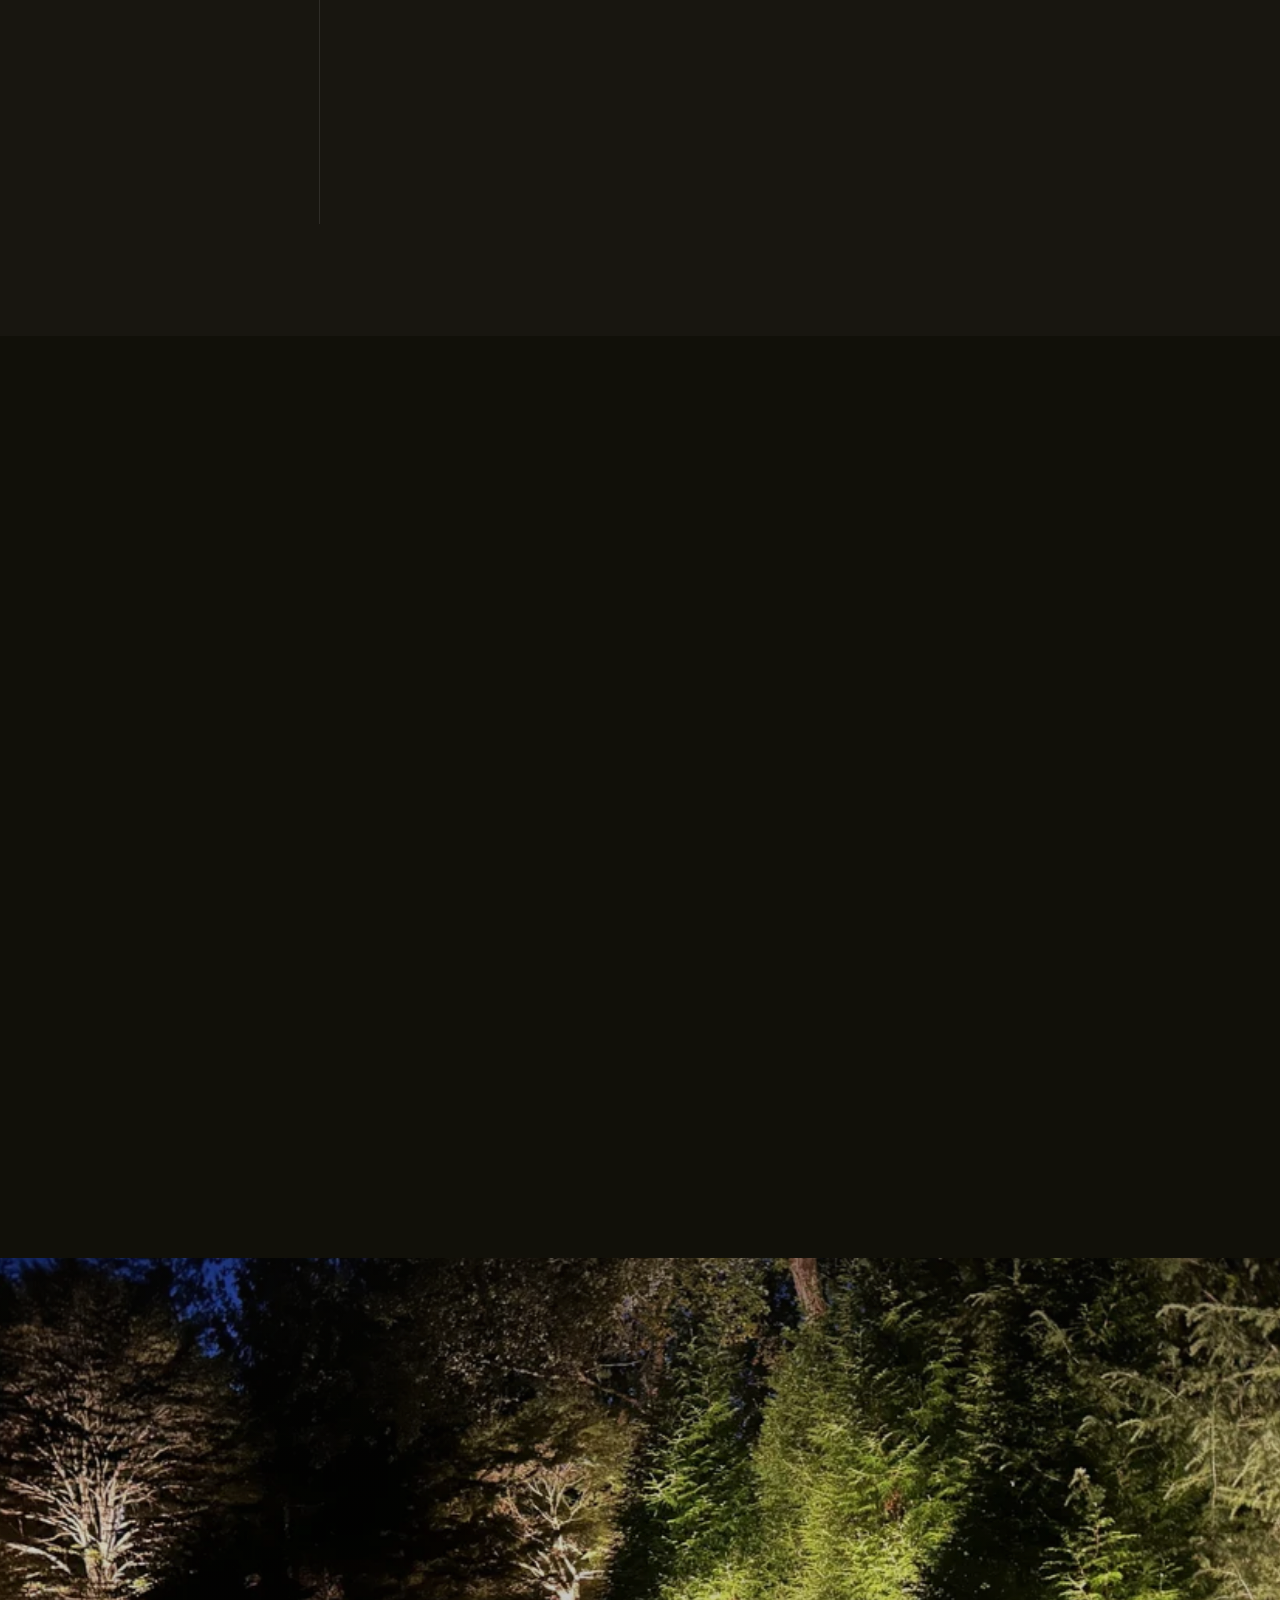
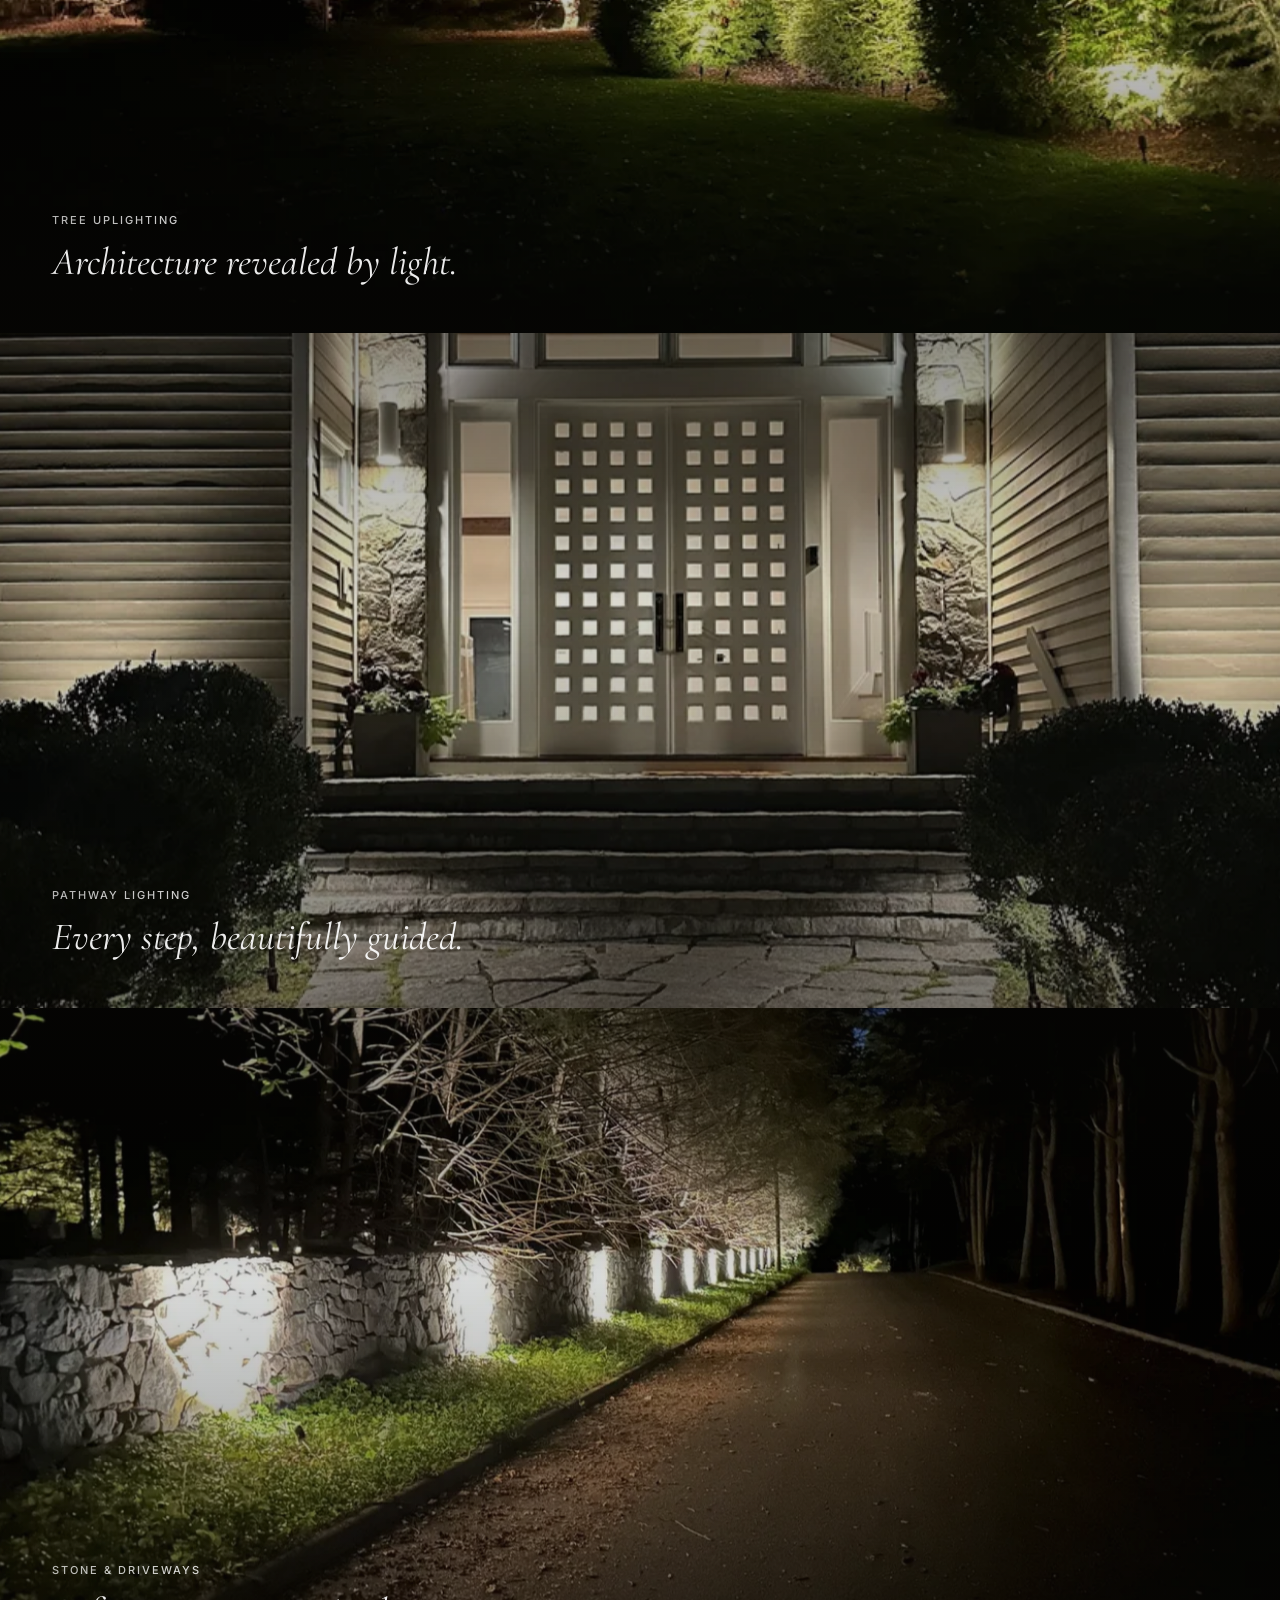
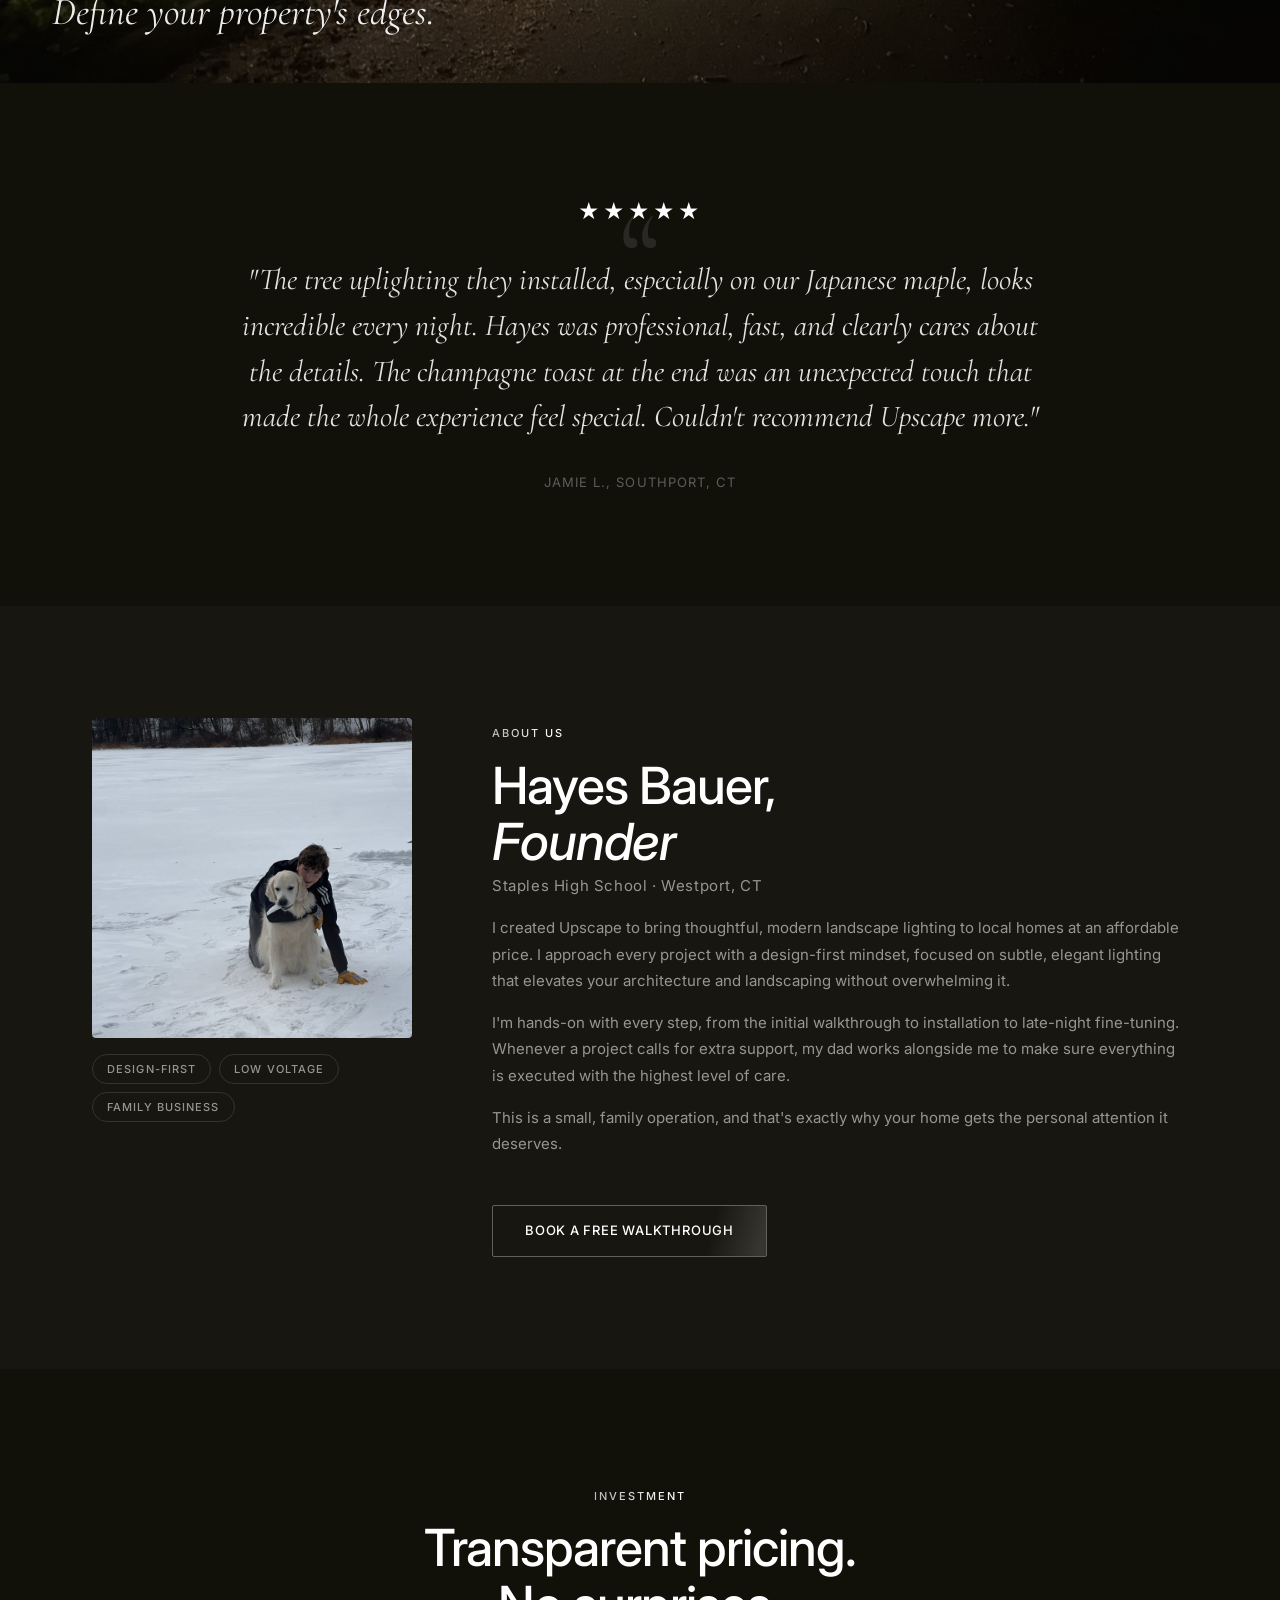
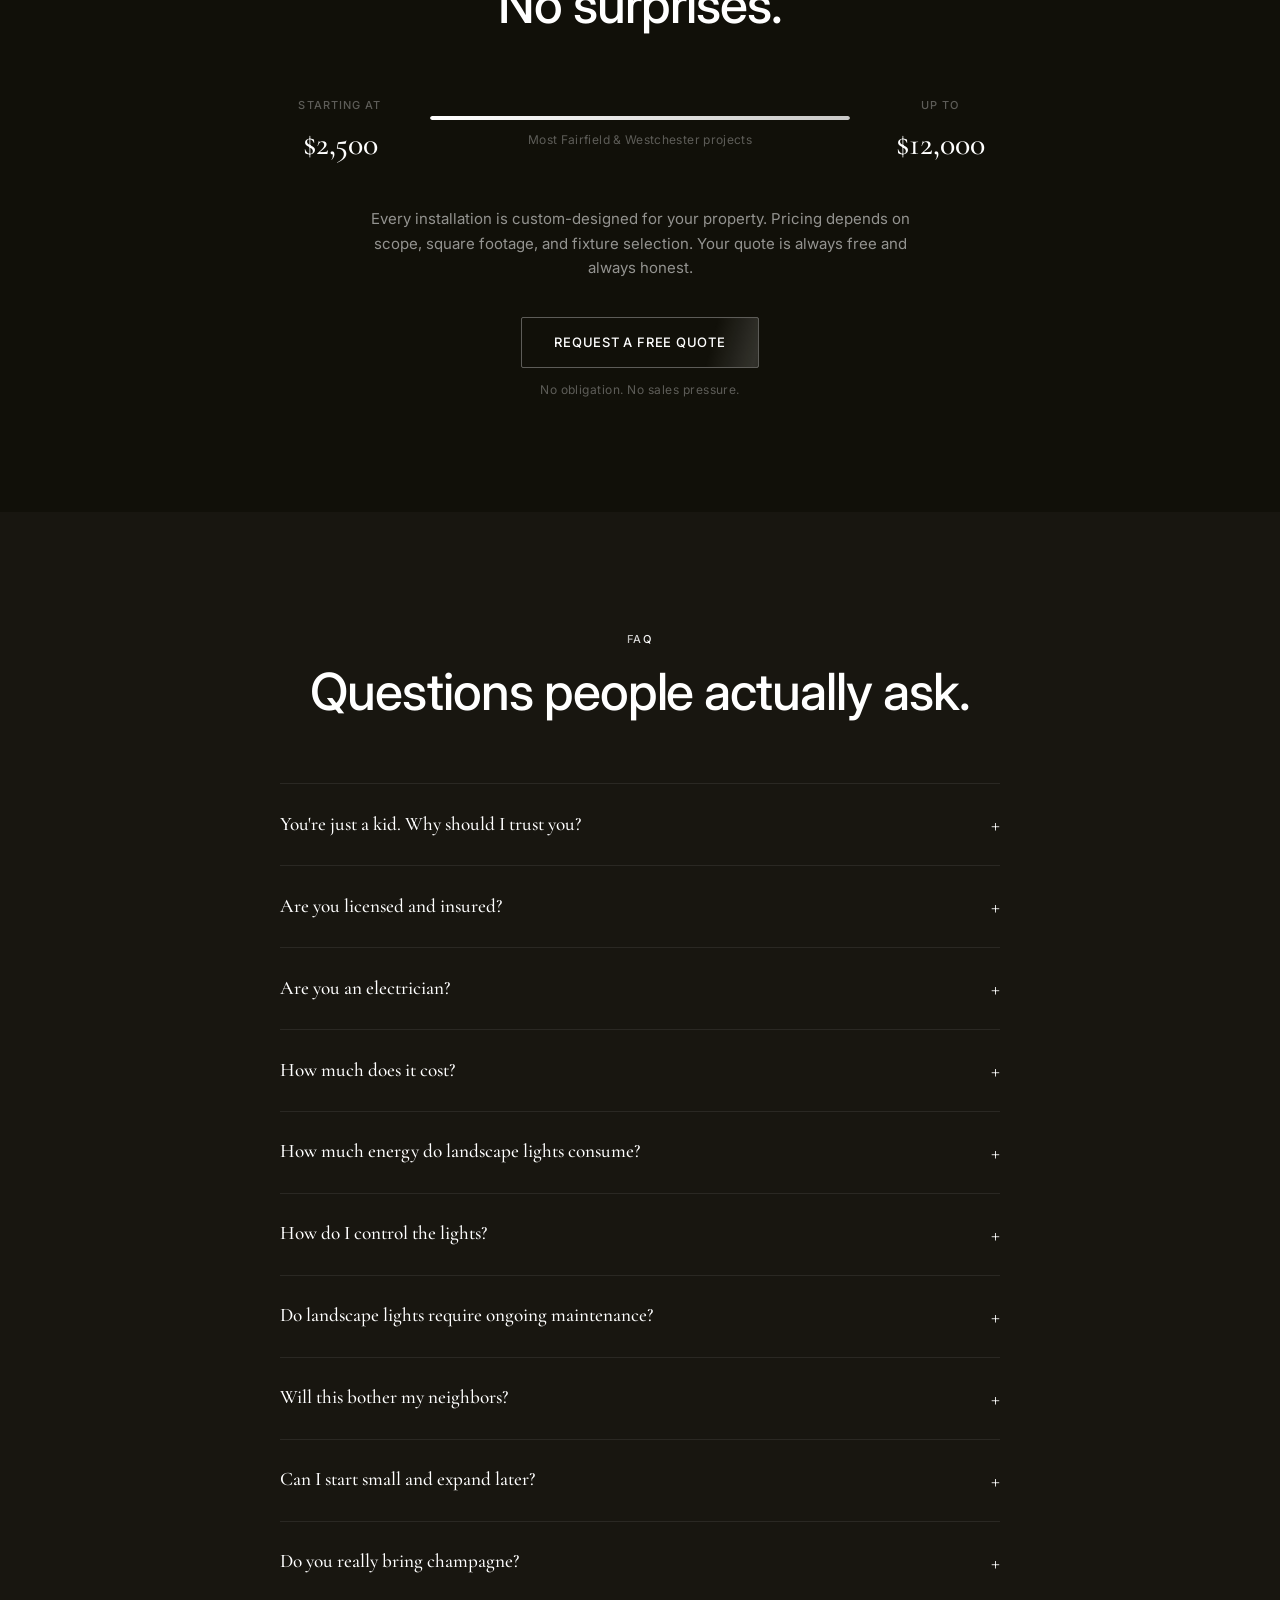
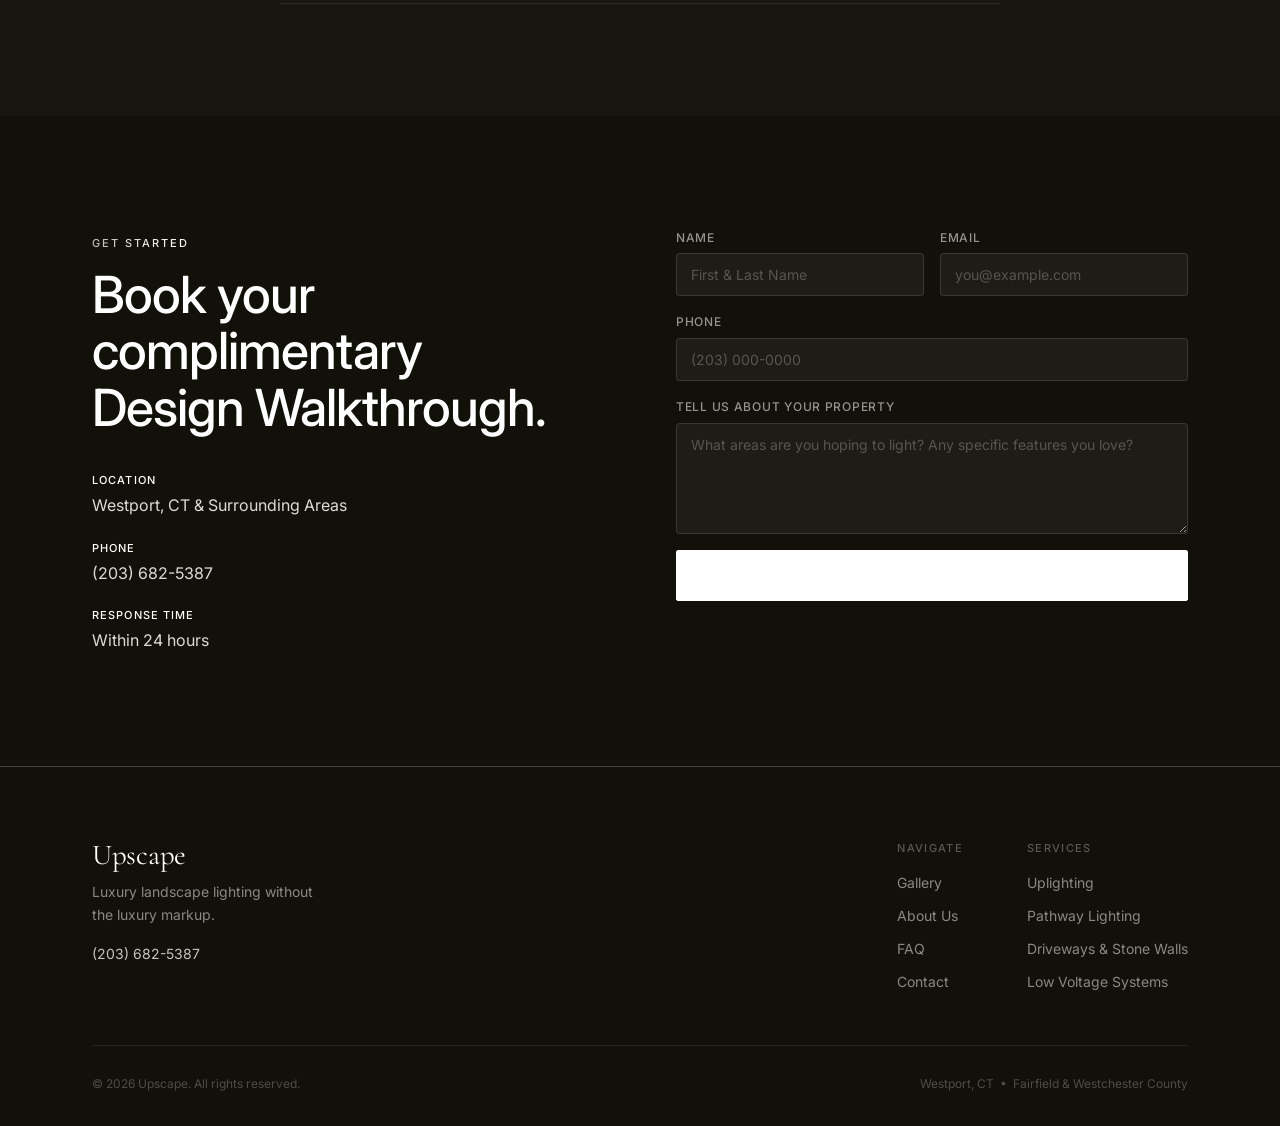
==== commit 1a798a4f: "Remove light assembly section Co-Authored-By: Claude Sonnet 4.6 <noreply@anthropic.com>" ====
--- a/index.html
+++ b/index.html
@@ -250,19 +250,6 @@
     </div>
   </section>
 
-  <!-- LIGHT ASSEMBLY -->
-  <section class="assembly" id="assembly">
-    <div class="assembly__track" id="assemblyTrack">
-      <div class="assembly__sticky">
-        <div class="assembly__eyebrow reveal"><span class="eyebrow">Built to Last</span></div>
-        <div class="assembly__img-wrap" id="assemblyWrap">
-          <img id="assemblyImg" src="image-e2467d38-d239-477f-abe7-44b2bd766edb.avif" alt="Landscape light components" draggable="false"/>
-        </div>
-        <p class="assembly__label" id="assemblyLabel">Precision-engineered brass fixtures, built for decades of outdoor use.</p>
-      </div>
-    </div>
-  </section>
-
   <!-- GALLERY PREVIEW -->
   <section class="preview section">
     <div class="container">
--- a/styles.css
+++ b/styles.css
@@ -1254,77 +1254,6 @@
 /* ===========================
    GALLERY PREVIEW
 =========================== */
-/* ===========================
-   LIGHT ASSEMBLY SECTION
-=========================== */
-.assembly {
-  background: var(--dark);
-}
-
-.assembly__track {
-  height: 300vh;
-  position: relative;
-}
-
-.assembly__sticky {
-  position: sticky;
-  top: 0;
-  height: 100vh;
-  display: flex;
-  flex-direction: column;
-  align-items: center;
-  justify-content: center;
-  overflow: hidden;
-  padding: 40px 24px;
-}
-
-.assembly__eyebrow {
-  margin-bottom: 16px;
-  text-align: center;
-}
-
-.assembly__img-wrap {
-  position: relative;
-  width: 100%;
-  max-width: 820px;
-  display: flex;
-  align-items: center;
-  justify-content: center;
-}
-
-/* Vignette masks the edges into the dark background */
-.assembly__img-wrap::after {
-  content: '';
-  position: absolute;
-  inset: 0;
-  background: radial-gradient(ellipse 70% 60% at 50% 50%, transparent 40%, var(--dark) 100%);
-  pointer-events: none;
-  z-index: 2;
-}
-
-#assemblyImg {
-  width: 100%;
-  height: auto;
-  display: block;
-  transform-origin: center center;
-  will-change: transform, filter;
-  /* screen blend: dark outdoor bg disappears, metallic parts float */
-  mix-blend-mode: screen;
-  filter: brightness(1.15) contrast(1.1) saturate(0.85);
-}
-
-.assembly__label {
-  margin-top: 20px;
-  font-size: 15px;
-  color: var(--text-mid);
-  text-align: center;
-  max-width: 480px;
-  line-height: 1.7;
-  opacity: 1;
-  transition: opacity 0.5s ease;
-}
-.assembly__label.faded { opacity: 0.25; }
-
 /* ===========================
    GALLERY PREVIEW
 =========================== */
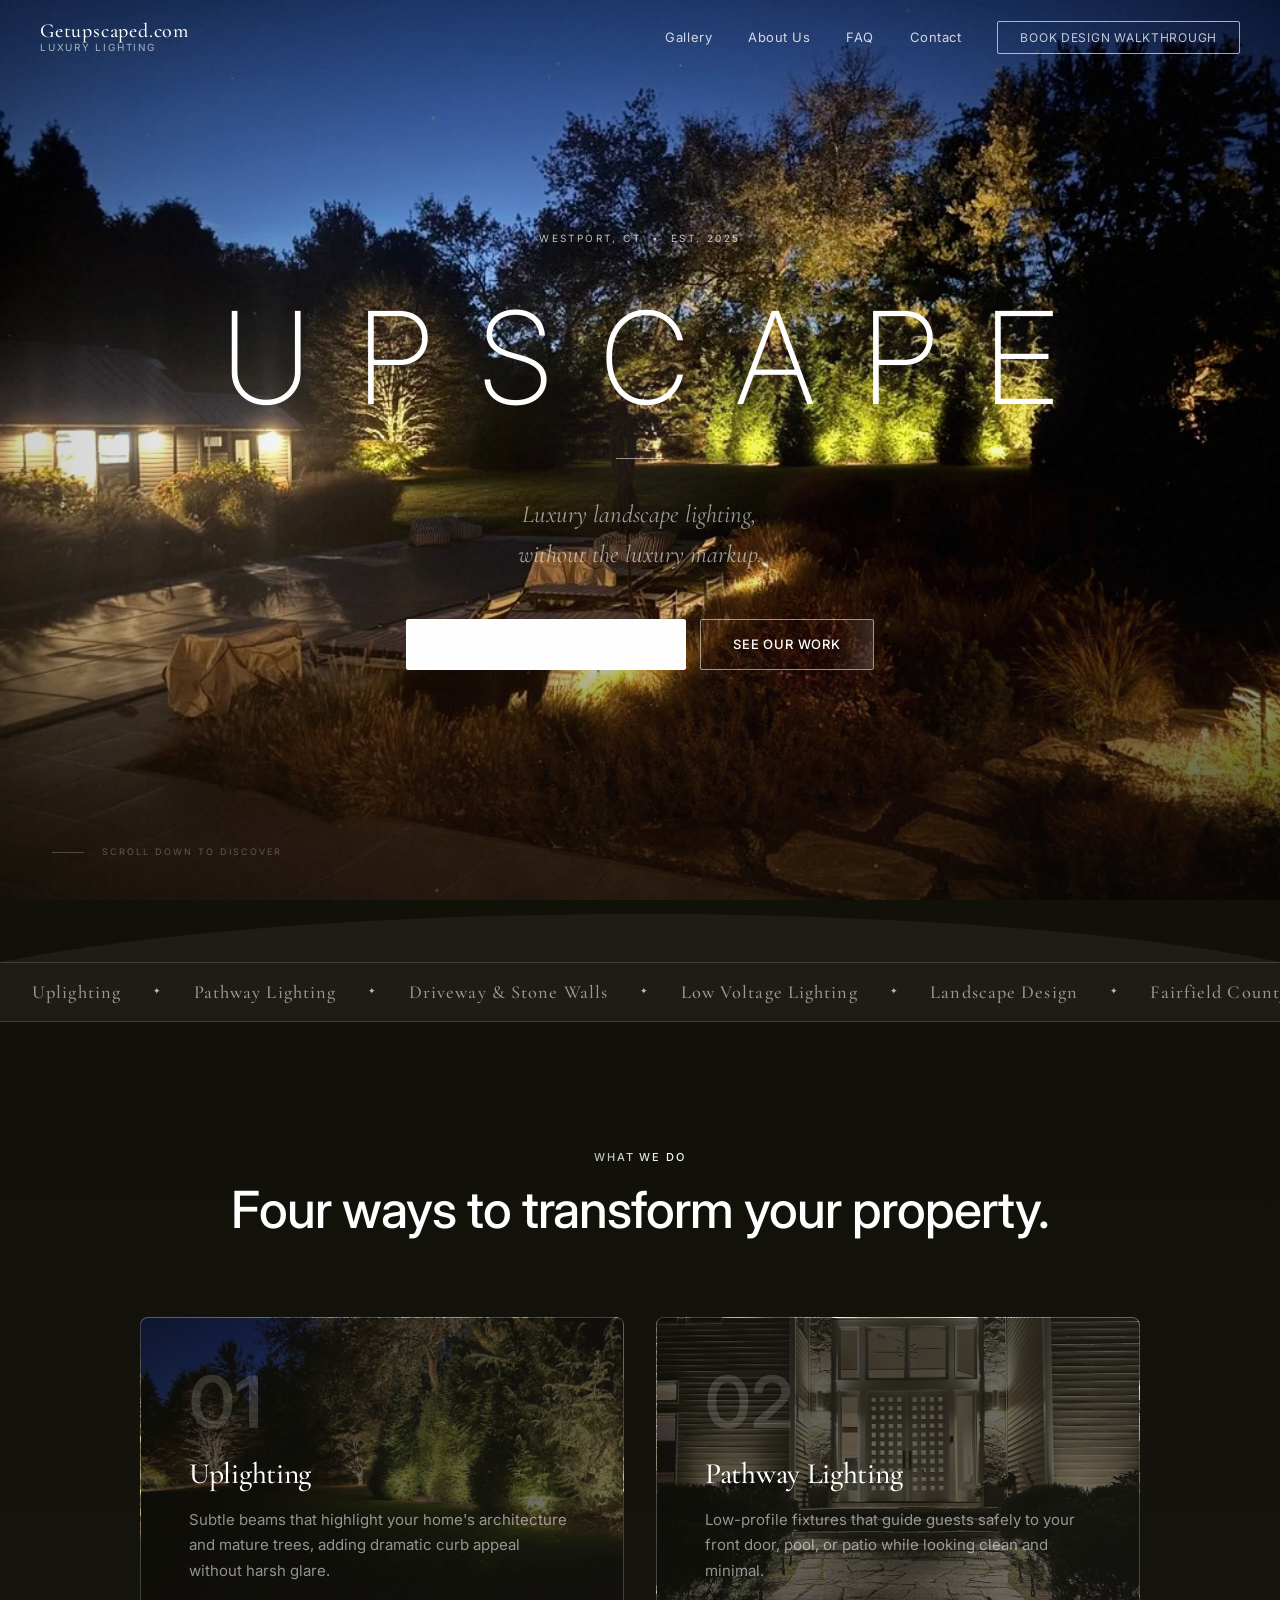
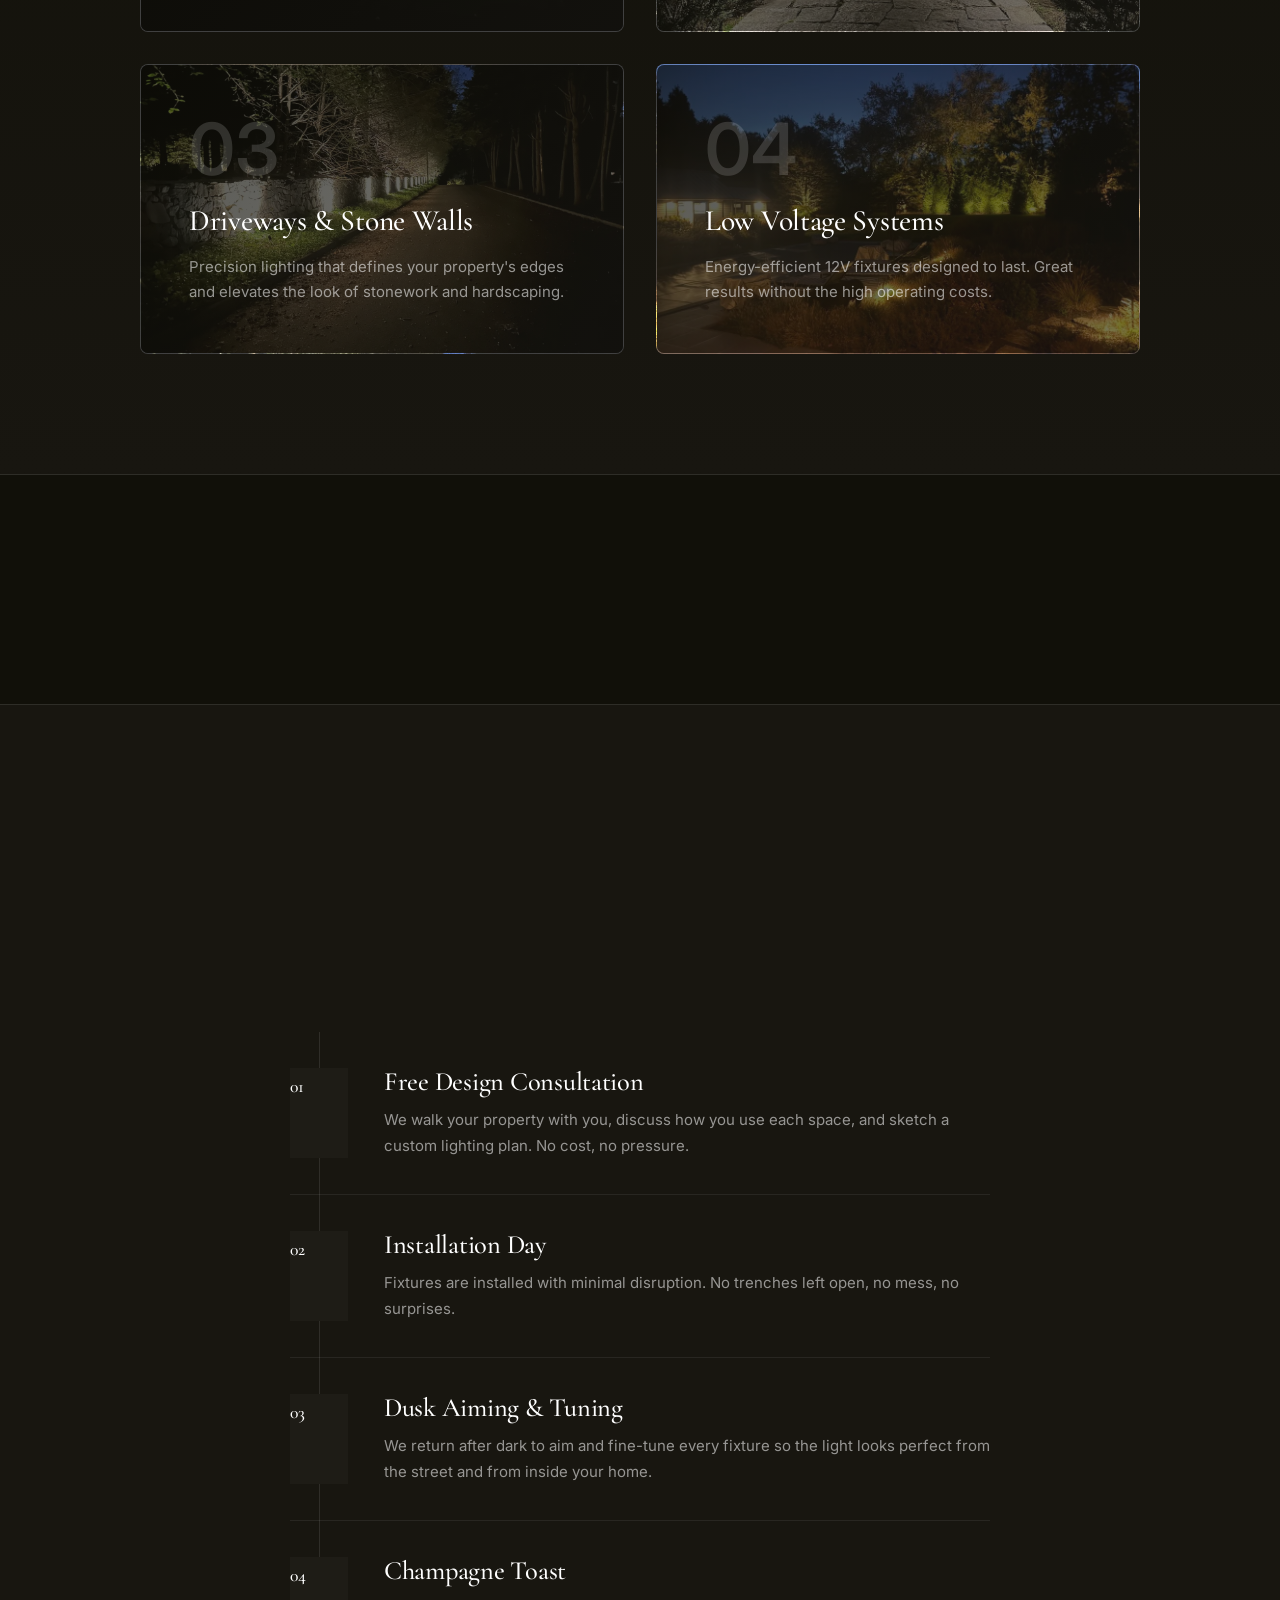
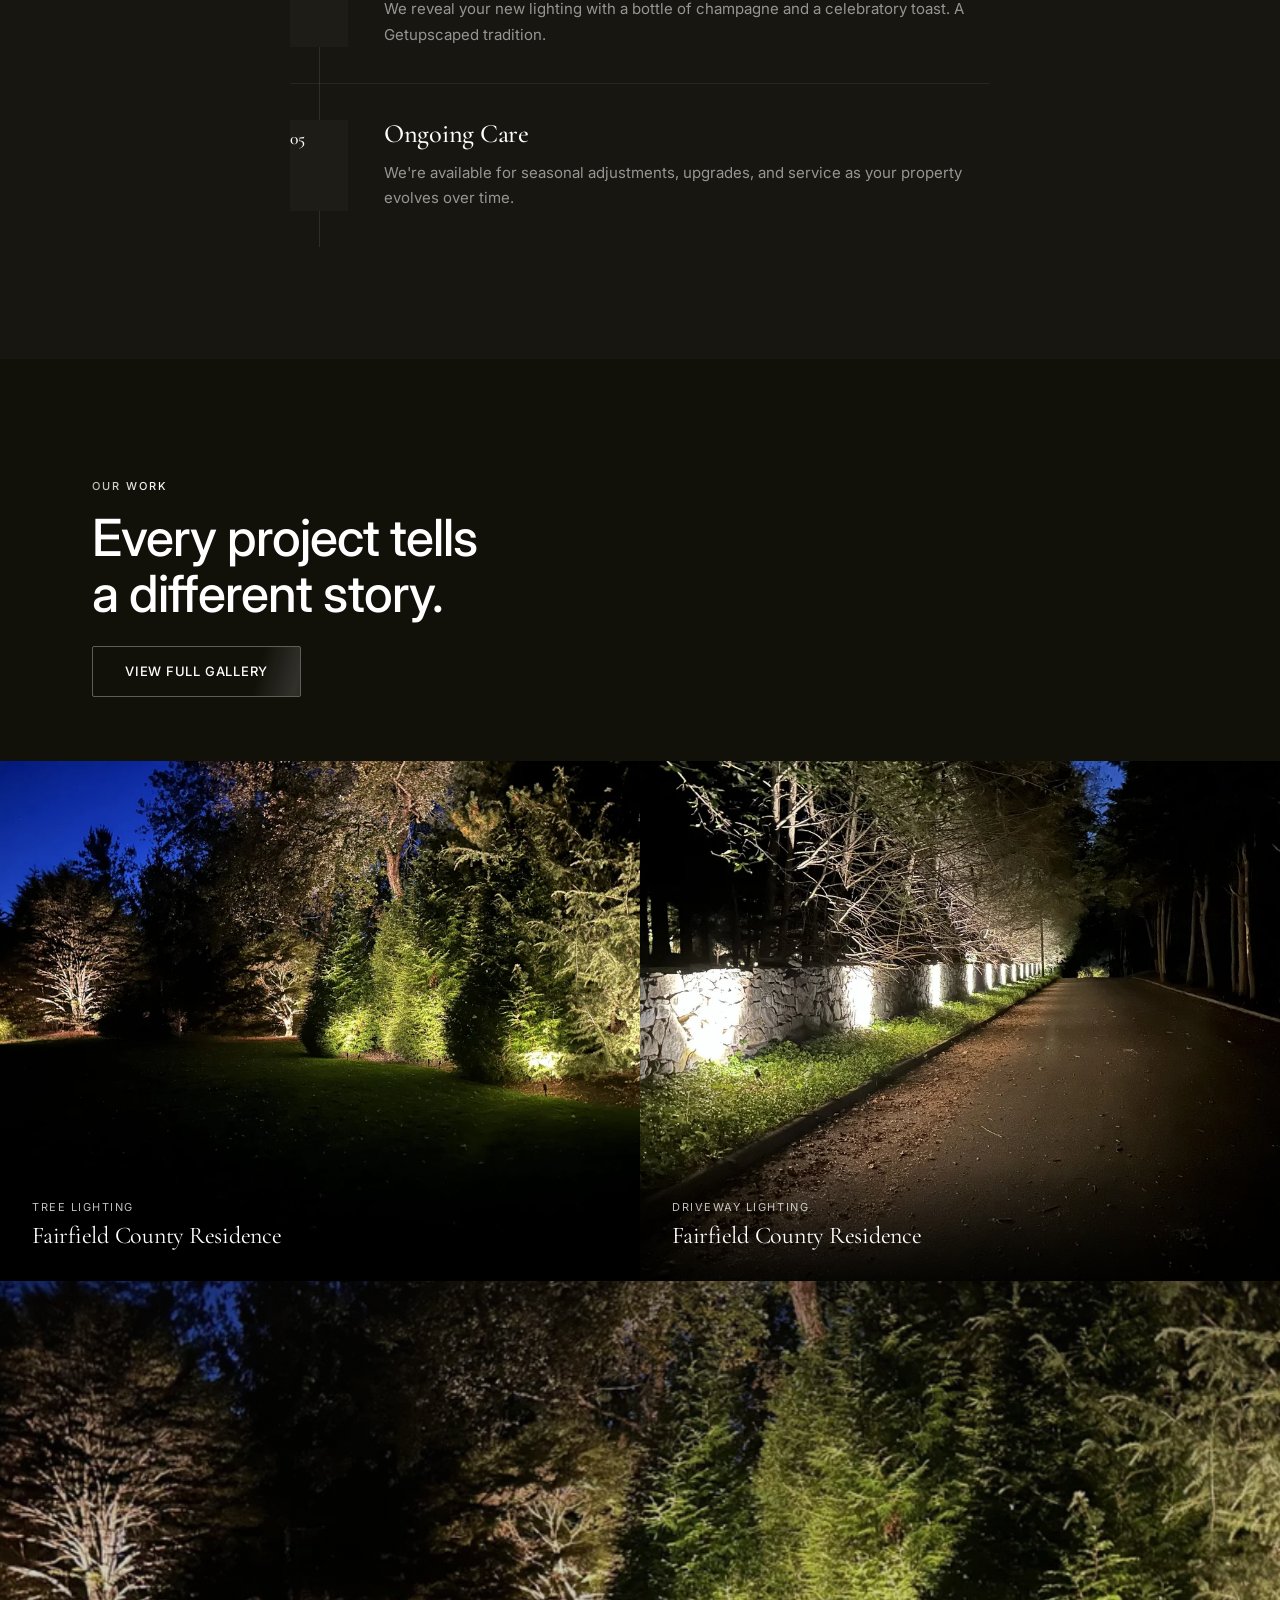
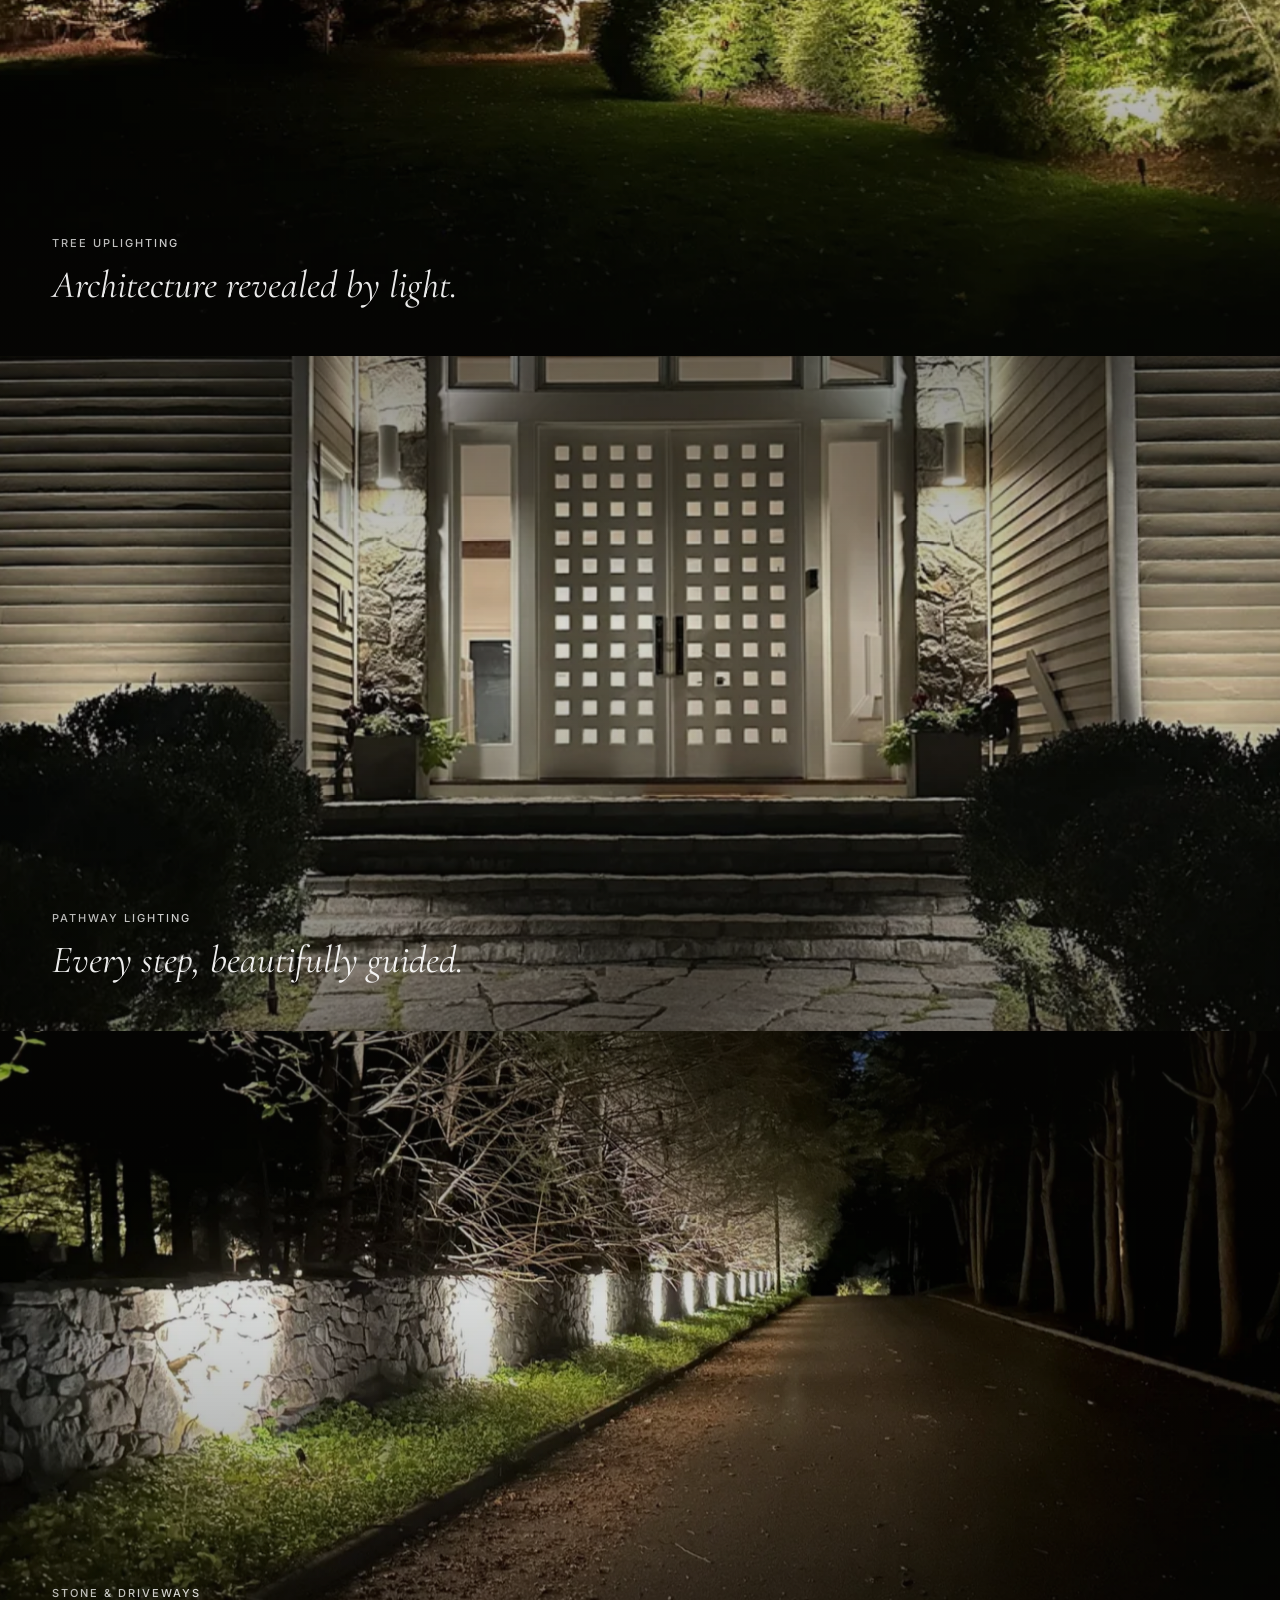
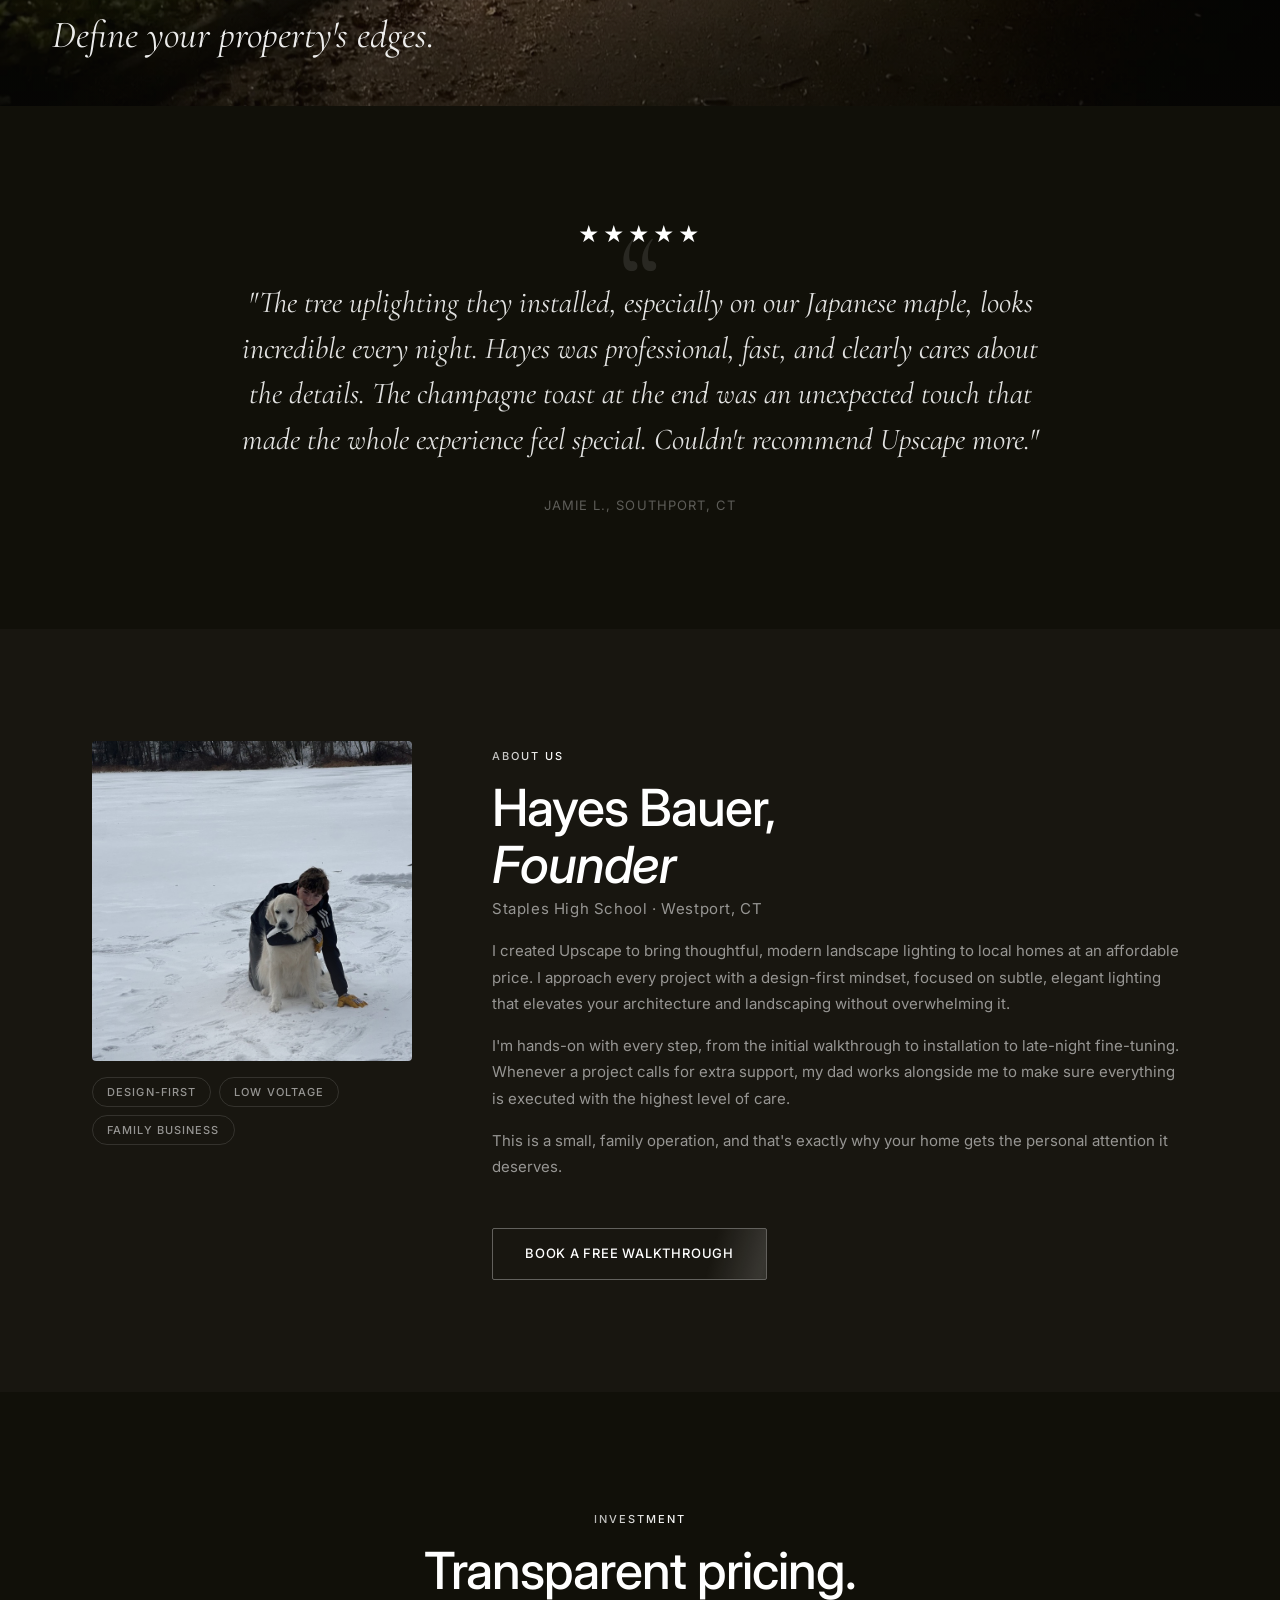
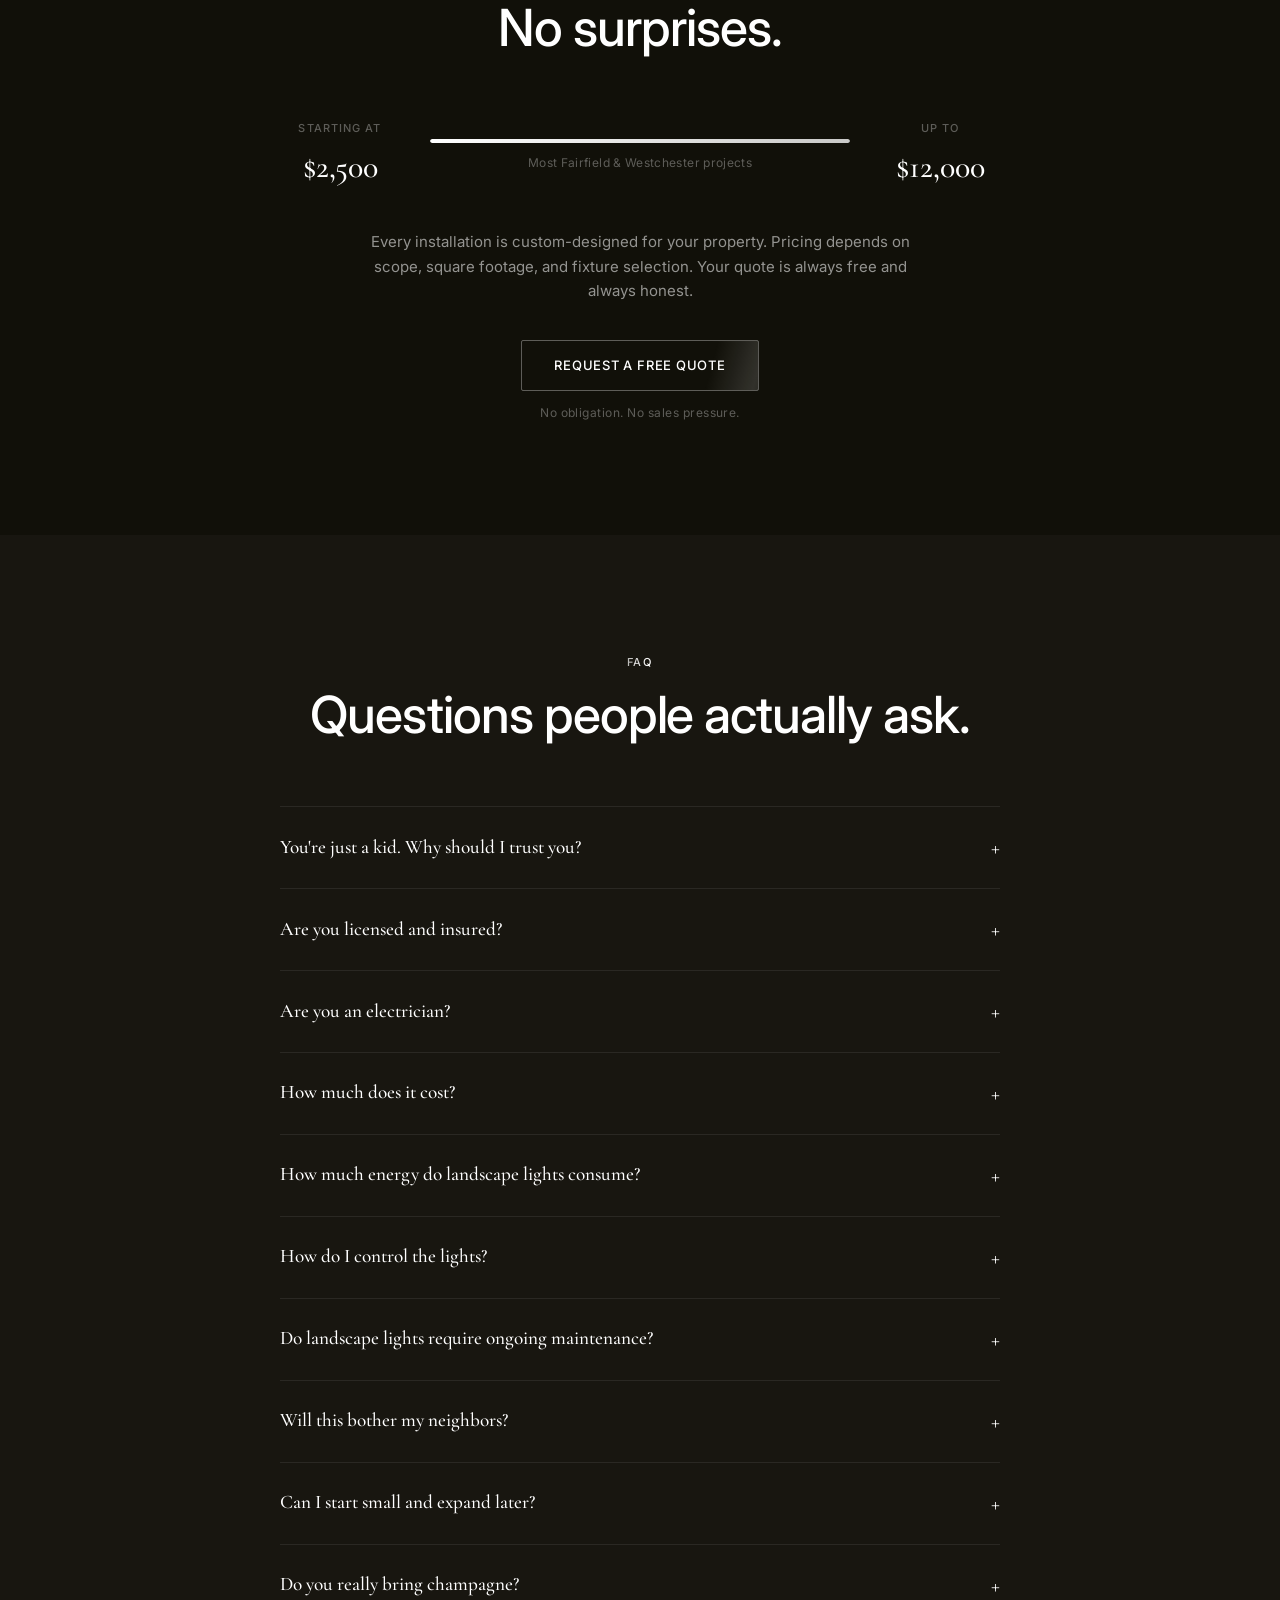
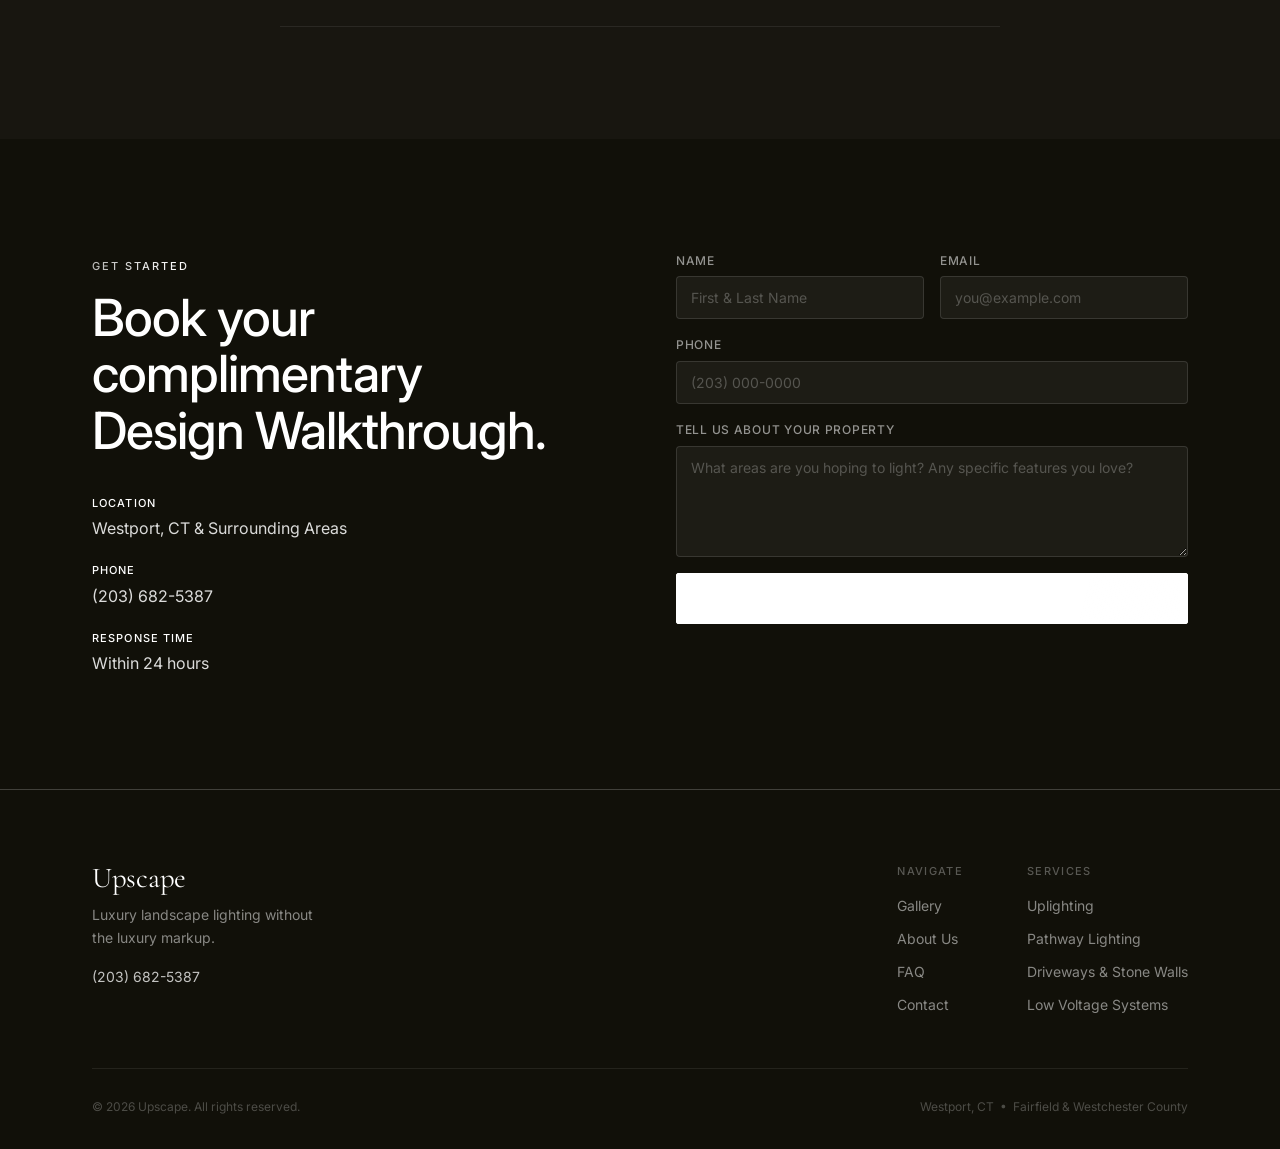
==== commit 9a5445f0: "Simplify: real photo hero, remove scroll zoom, remove AI-image slider Co-Authored-By: Claude Sonnet " ====
--- a/index.html
+++ b/index.html
@@ -56,10 +56,9 @@
   </div>
 
   <!-- HERO -->
-  <div class="hero-track" id="heroTrack">
   <section class="hero" id="hero">
     <div class="hero__cinematic" aria-hidden="true">
-      <img id="heroImgWide" src="glif-media-_r_15p_.jpg" alt="" draggable="false"/>
+      <img src="IMG_9979.webp" alt="" draggable="false"/>
     </div>
     <div class="hero__overlay"></div>
 
@@ -79,7 +78,6 @@
       <span class="hero__scroll-discover">Scroll down to discover</span>
     </div>
   </section>
-  </div>
 
   <!-- WAVE TRANSITION -->
   <div class="wave-mask" aria-hidden="true">
@@ -165,40 +163,6 @@
     </div>
   </div>
 
-  <!-- BEFORE / AFTER SLIDER -->
-  <section class="ba-section section" id="scene">
-    <div class="container">
-      <div class="sec-head reveal" style="text-align:center">
-        <span class="eyebrow">The Transformation</span>
-        <h2 class="sec-title">See your property<br>come alive after dark.</h2>
-      </div>
-    </div>
-    <div class="ba-wrap reveal">
-      <div class="ba-slider" id="baSlider">
-        <!-- AFTER (lights on) — full width base layer -->
-        <div class="ba-after">
-          <img src="i9givefkzeijocwtcg1p.avif" alt="House with landscape lighting on" draggable="false"/>
-          <span class="ba-label ba-label--after">With Landscape Lighting</span>
-        </div>
-        <!-- BEFORE (lights off) — clipped to left portion -->
-        <div class="ba-before" id="baBefore">
-          <img src="glif-media-_R_ib7e9cqn5fiv5vsnp37b_.jpg" alt="House with moonlight only" draggable="false"/>
-          <span class="ba-label ba-label--before">Moonlight Only</span>
-        </div>
-        <!-- Drag handle -->
-        <div class="ba-handle" id="baHandle">
-          <div class="ba-handle__line"></div>
-          <div class="ba-handle__circle">
-            <svg width="20" height="20" viewBox="0 0 20 20" fill="none" xmlns="http://www.w3.org/2000/svg">
-              <path d="M6 10L2 6M6 10L2 14M6 10H2" stroke="currentColor" stroke-width="1.5" stroke-linecap="round" stroke-linejoin="round"/>
-              <path d="M14 10L18 6M14 10L18 14M14 10H18" stroke="currentColor" stroke-width="1.5" stroke-linecap="round" stroke-linejoin="round"/>
-            </svg>
-          </div>
-          <div class="ba-handle__line"></div>
-        </div>
-      </div>
-    </div>
-  </section>
 
   <!-- HOW IT WORKS -->
   <section class="process section" id="process">
--- a/styles.css
+++ b/styles.css
@@ -658,8 +658,7 @@
    HERO
 =========================== */
 .hero {
-  position: sticky;
-  top: 0;
+  position: relative;
   height: 100vh;
   min-height: 640px;
   display: flex;
@@ -667,13 +666,6 @@
   justify-content: center;
   overflow: hidden;
   background: var(--dark);
-  z-index: 0;
-}
-
-/* Every section after the hero slides up on top of the pinned hero */
-.hero ~ * {
-  position: relative;
-  z-index: 1;
 }
 
 .hero__cinematic {
@@ -690,16 +682,13 @@
   height: 100%;
   object-fit: cover;
   object-position: center center;
-  transform-origin: center 65%;
-  transform: scale(1);
-  will-change: transform;
-}
-
-
-/* track pins the hero while scroll drives the zoom */
-.hero-track {
-  height: 350vh;
-  position: relative;
+  transform-origin: center center;
+  animation: hero-drift 22s ease-in-out infinite alternate;
+}
+
+@keyframes hero-drift {
+  0%   { transform: scale(1.04) translate(0%, 0%); }
+  100% { transform: scale(1.08) translate(-1%, -1%); }
 }
 
 .hero__scene {
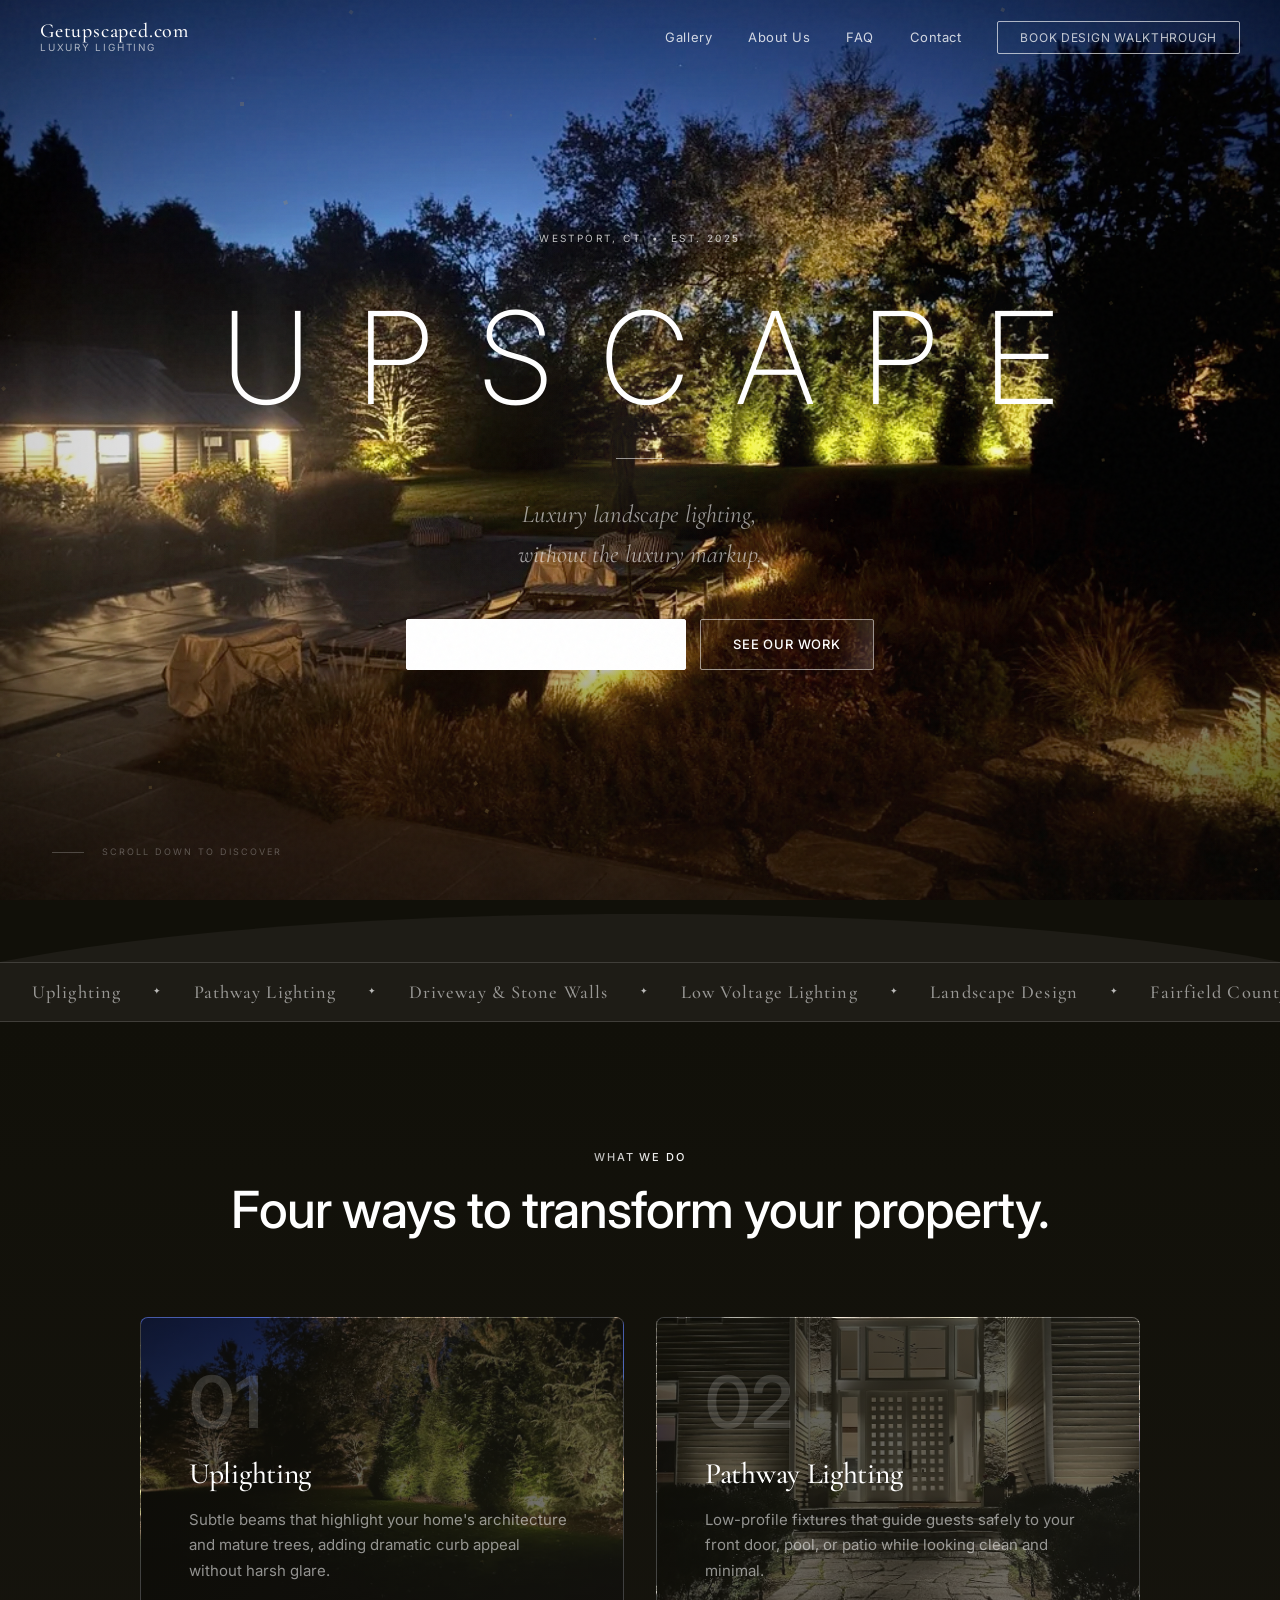
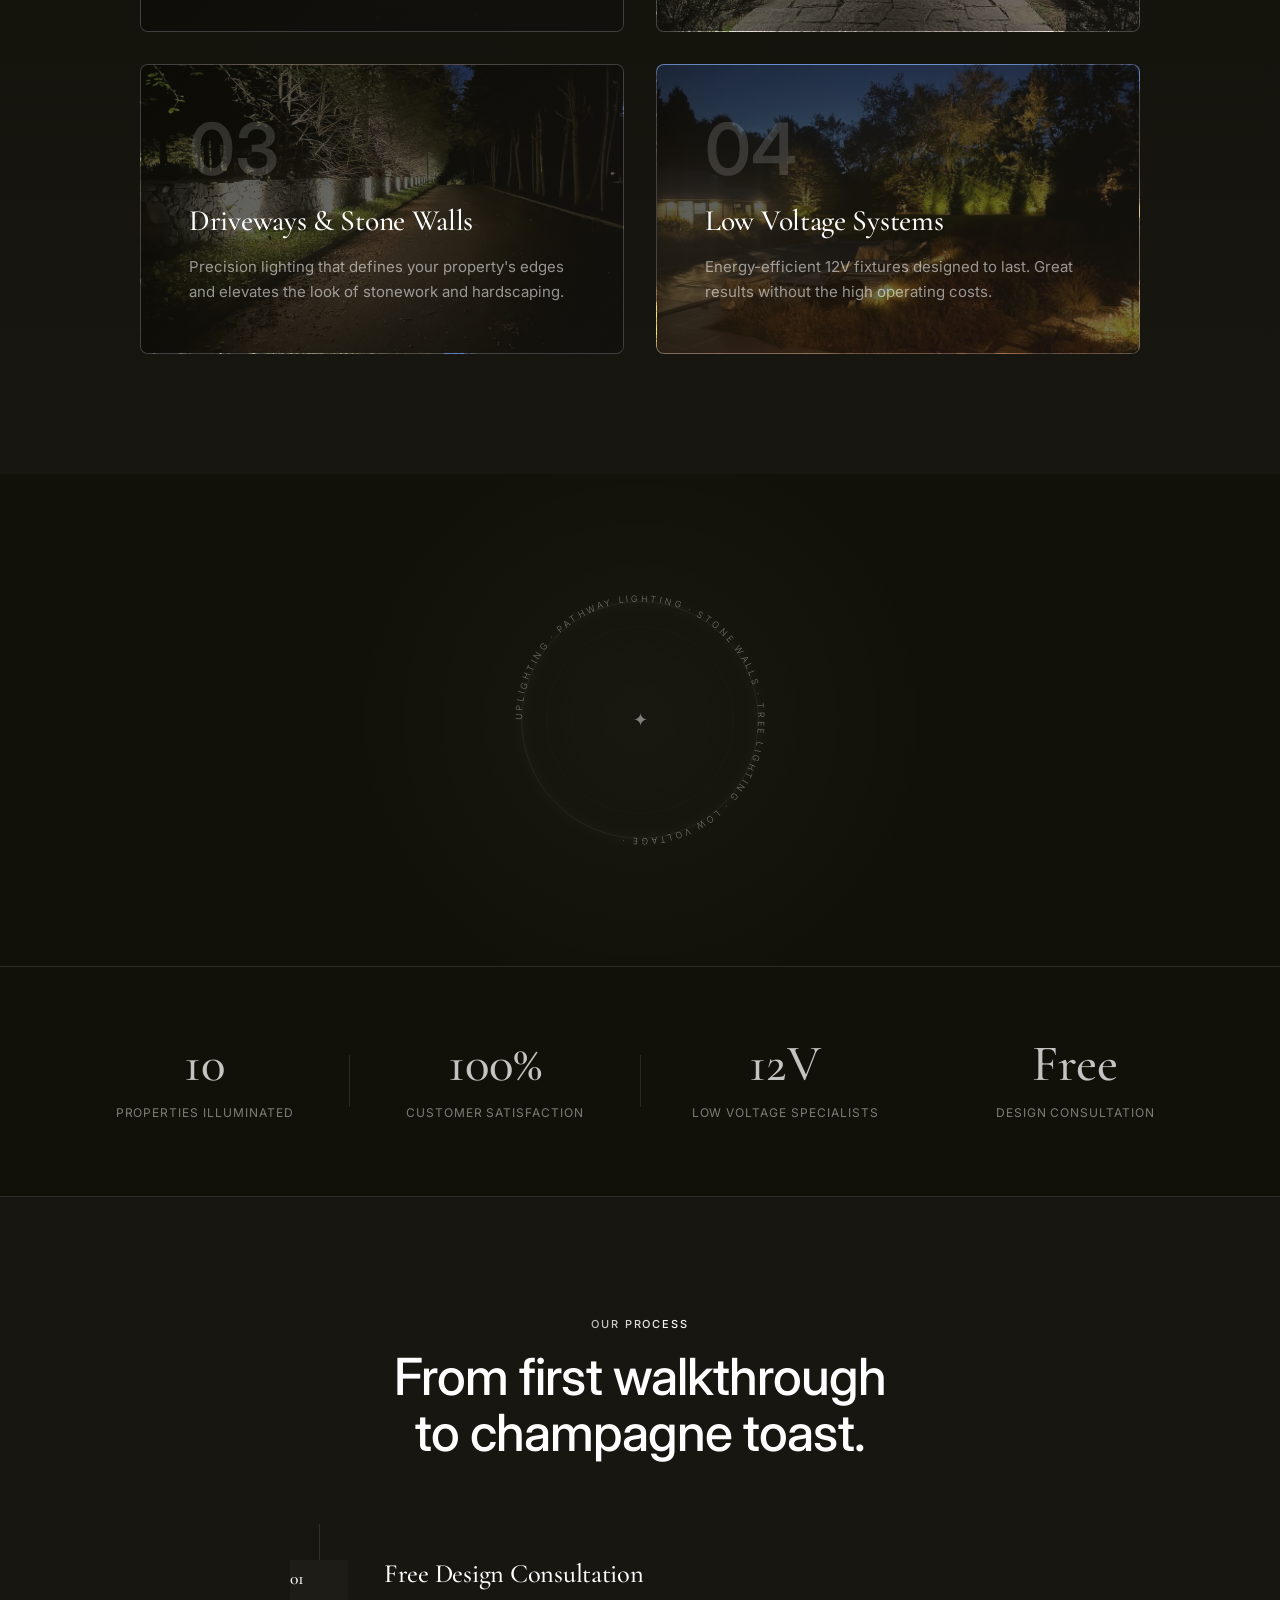
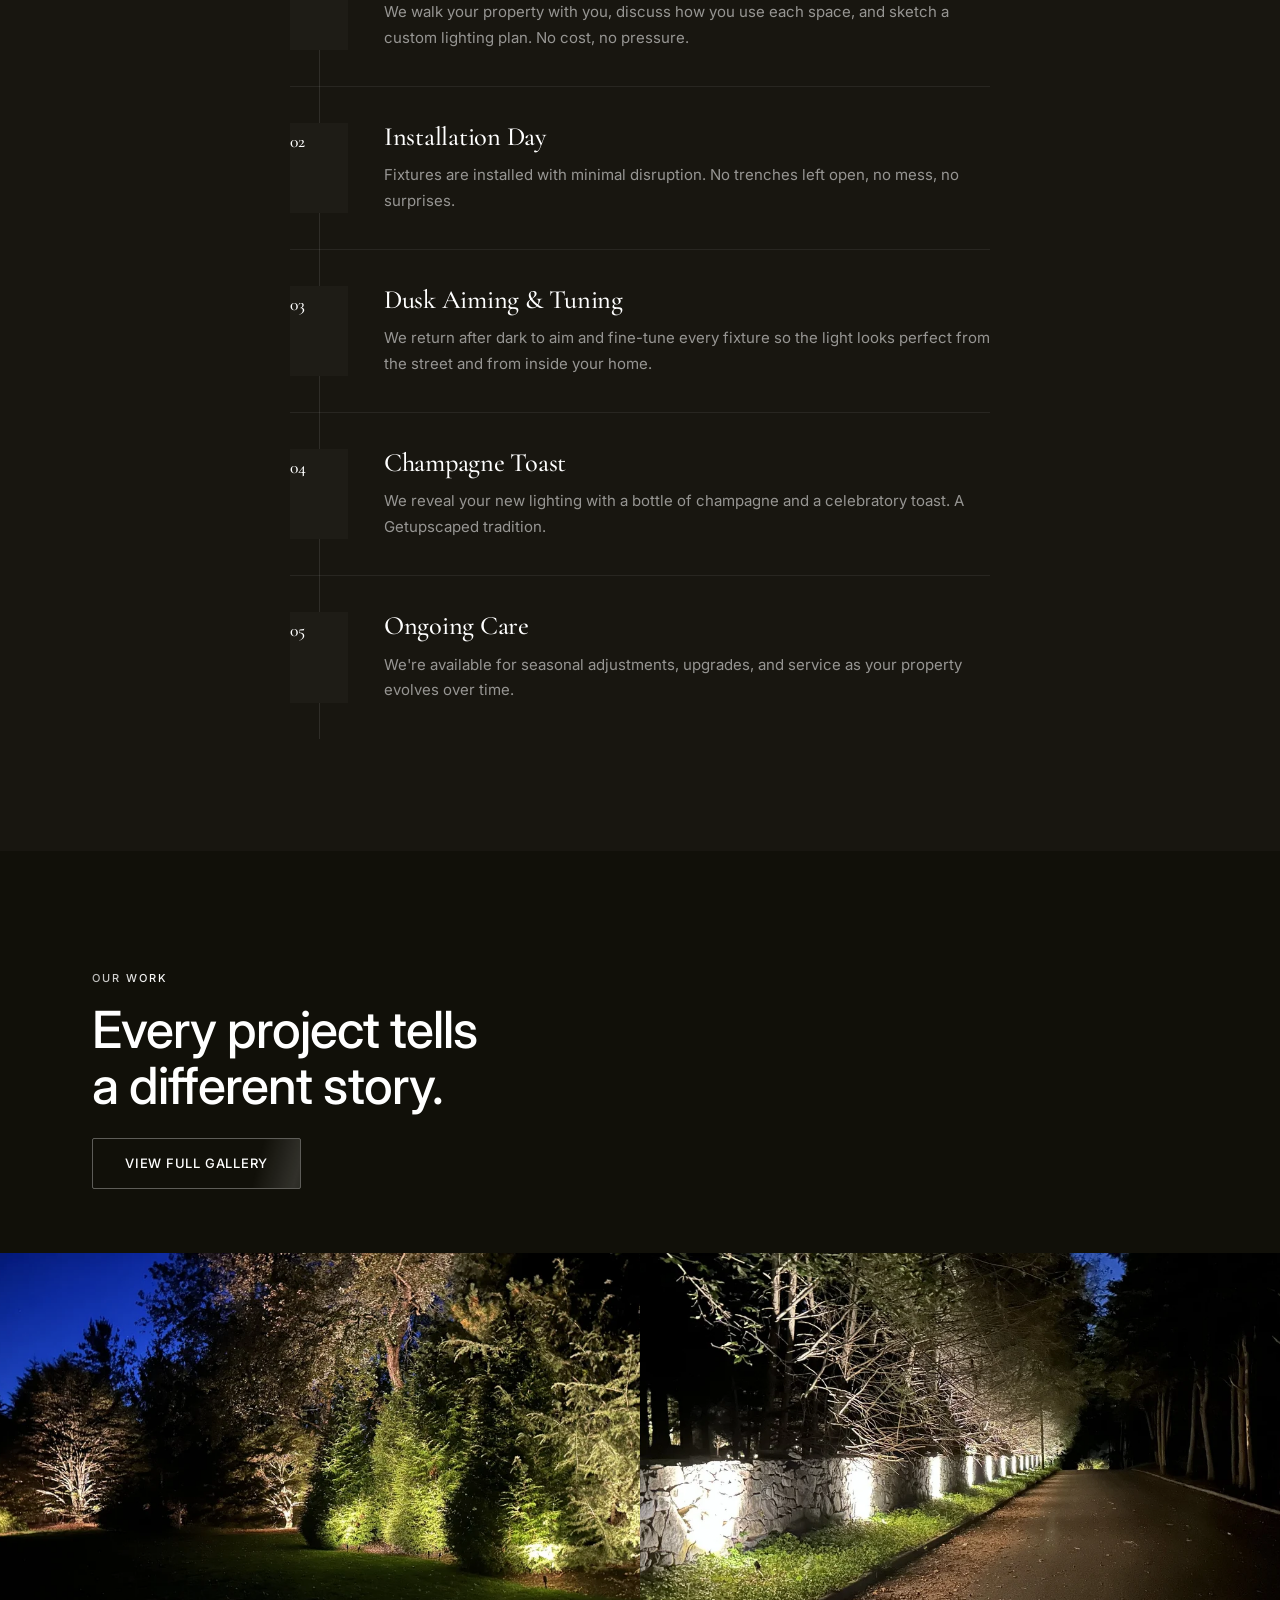
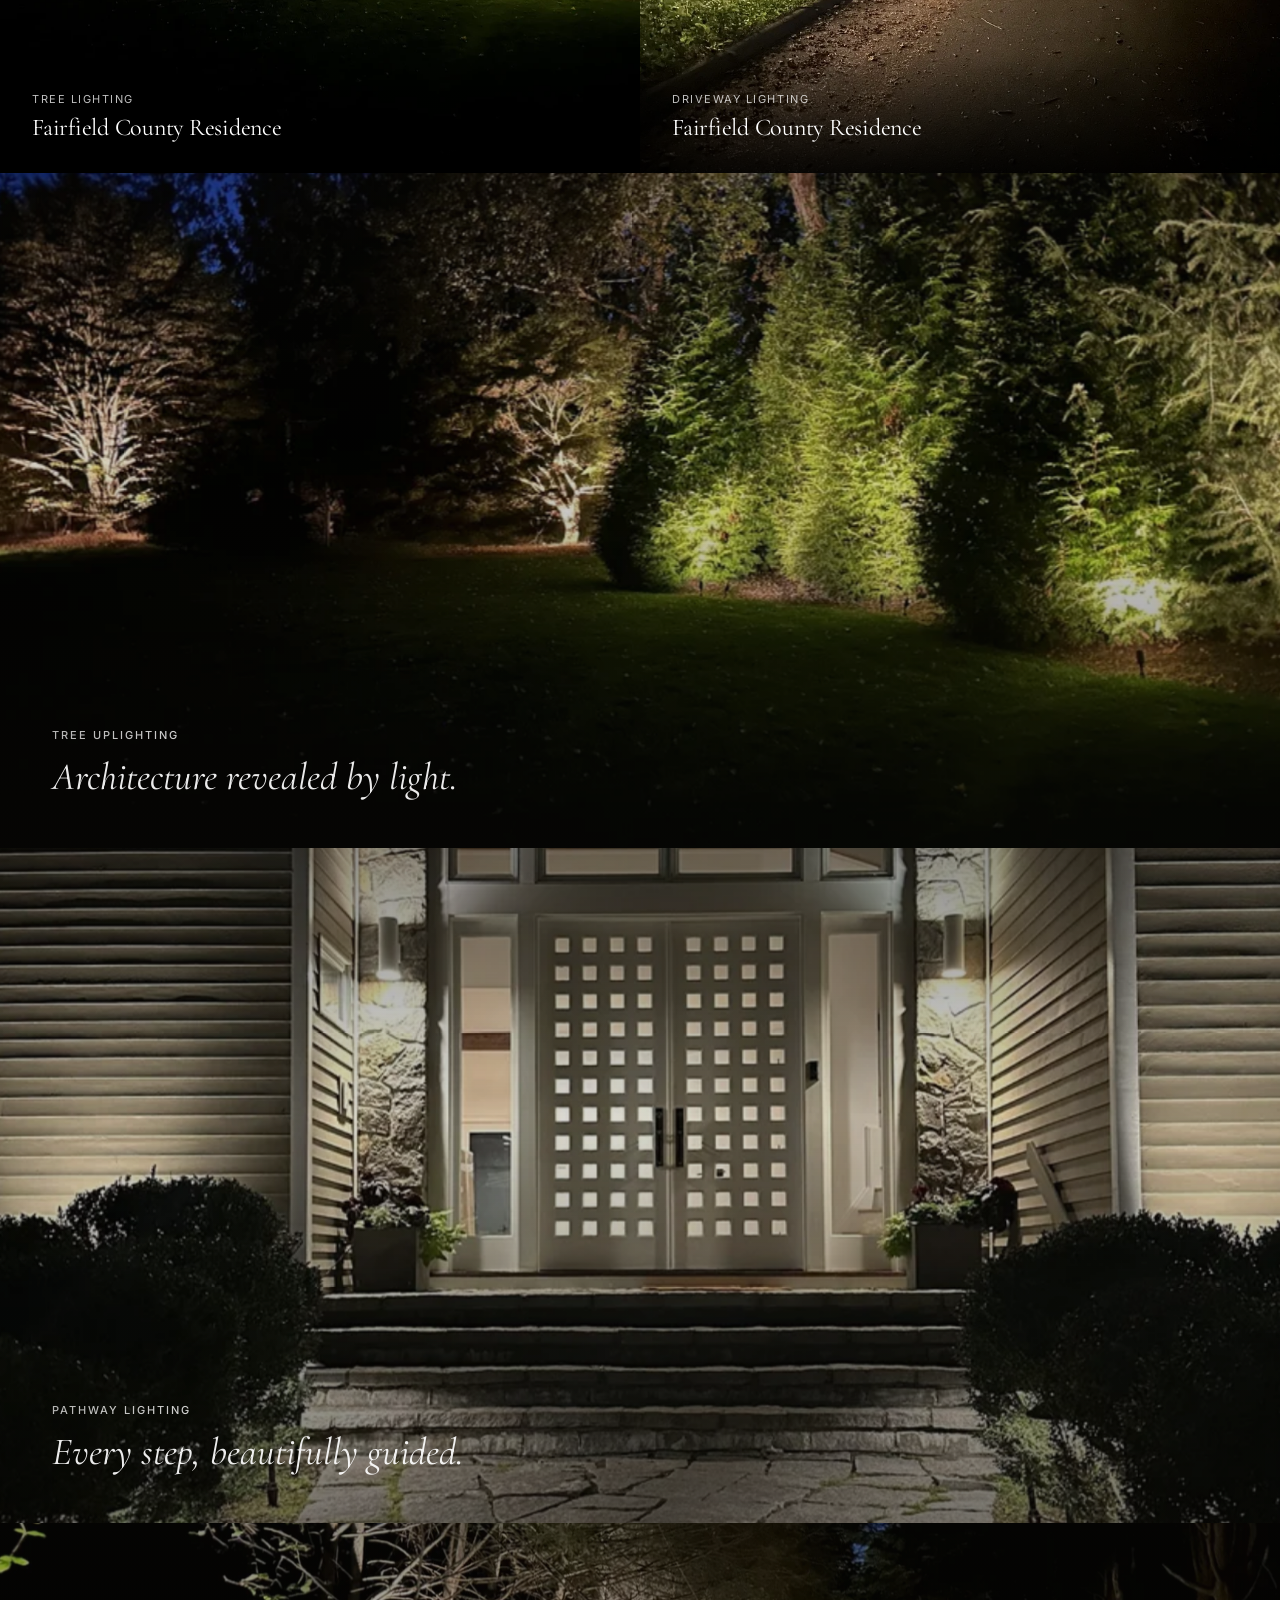
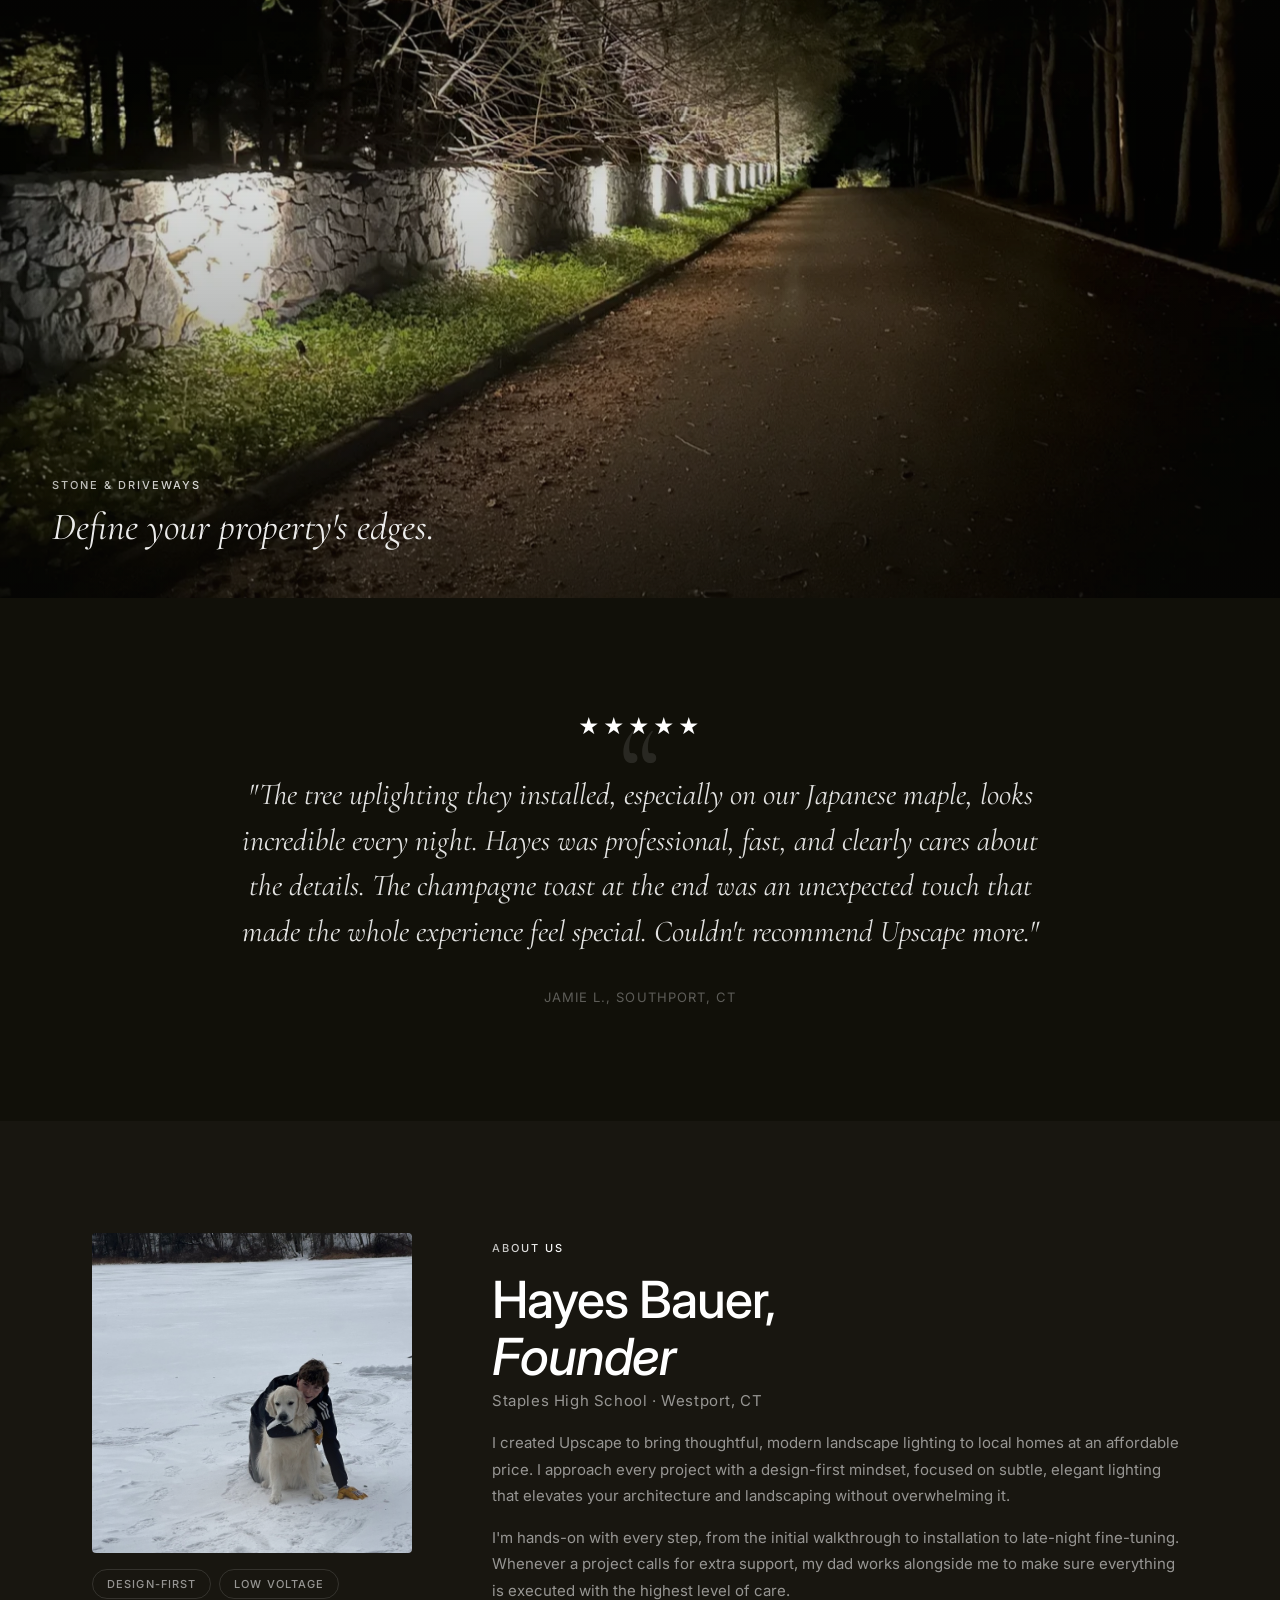
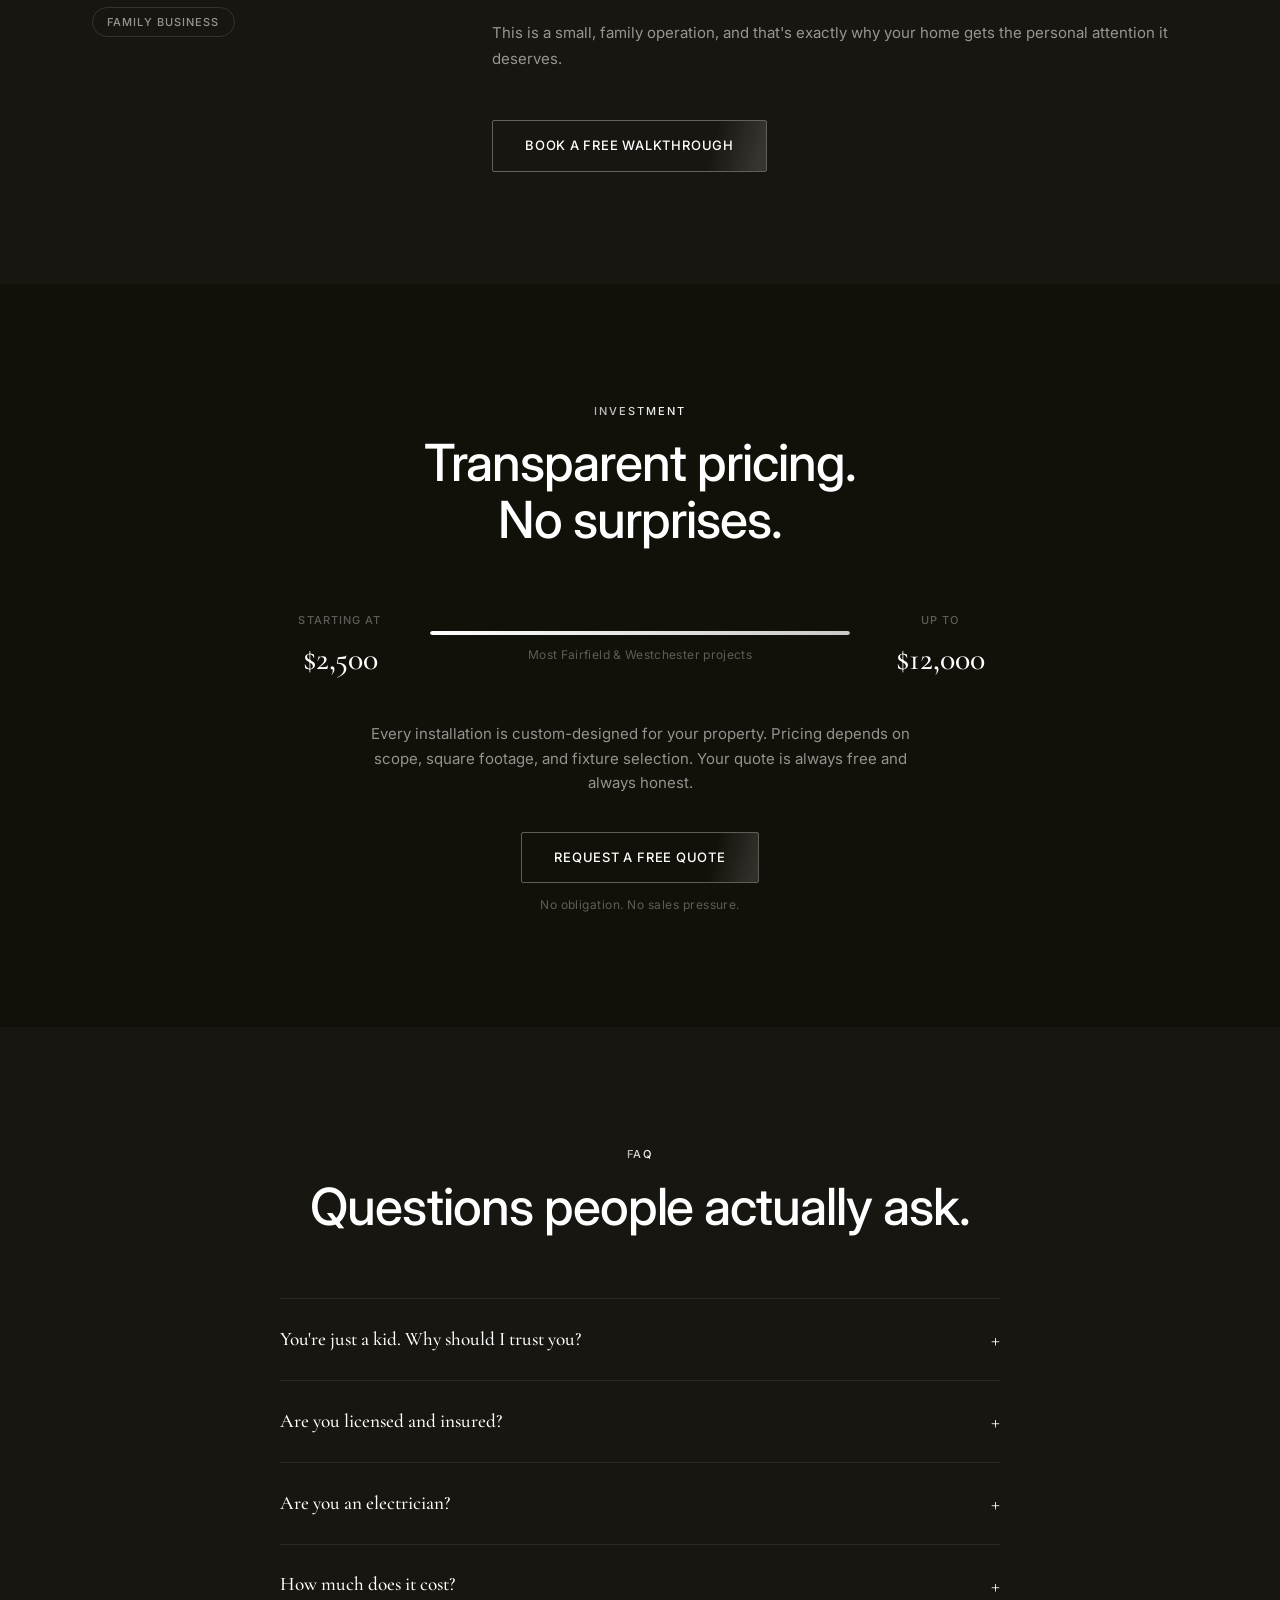
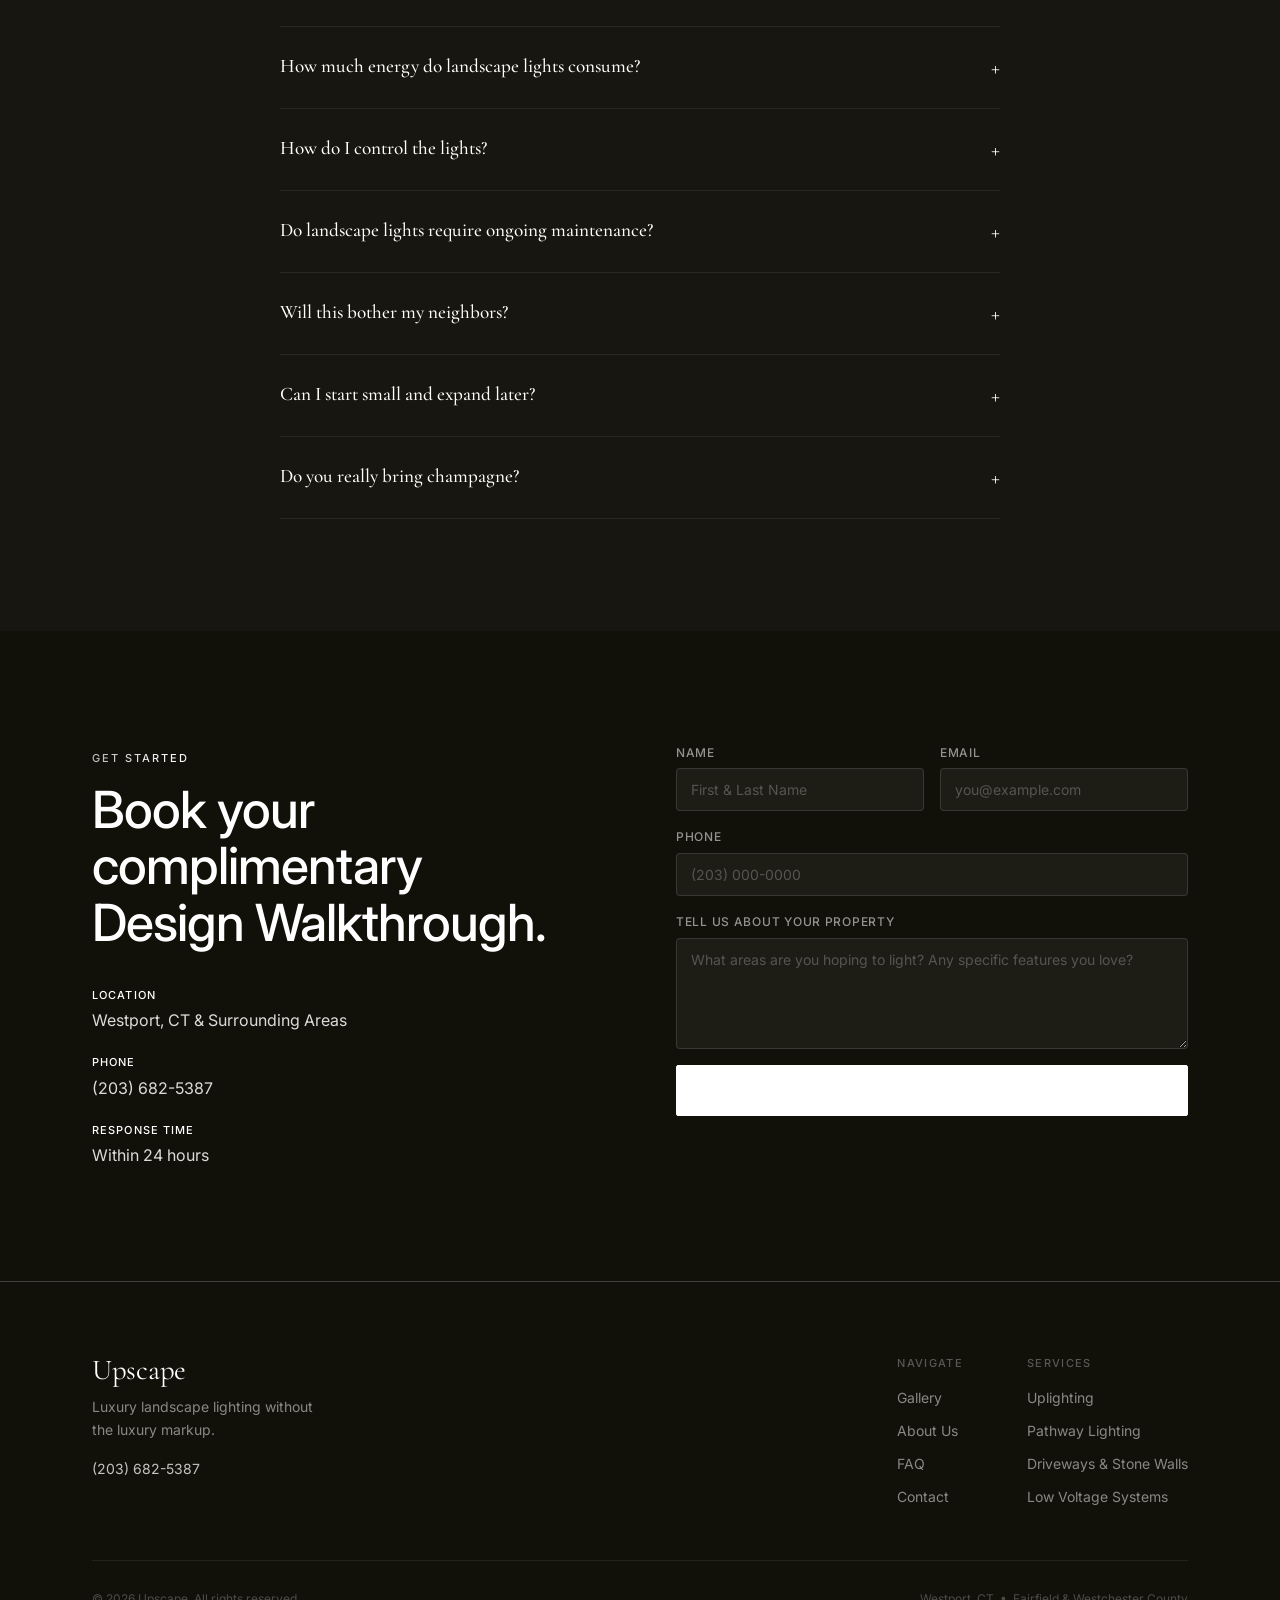
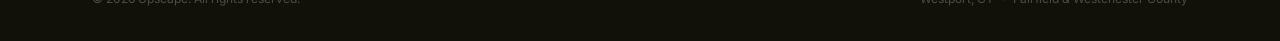
==== commit 1325b059: "Add Montfort-style spinning ring transition between services and stats Co-Authored-By: Claude Sonnet" ====
--- a/index.html
+++ b/index.html
@@ -138,6 +138,28 @@
     </div>
   </section>
 
+  <!-- SPINNING RING TRANSITION -->
+  <div class="ring-section" id="ringSection">
+    <div class="ring-section__wrap">
+      <svg class="ring-section__svg" viewBox="0 0 360 360" xmlns="http://www.w3.org/2000/svg">
+        <defs>
+          <path id="ringPath" d="M 180,180 m -142,0 a 142,142 0 1,1 284,0 a 142,142 0 1,1 -284,0"/>
+          <filter id="ringGlowF" x="-30%" y="-30%" width="160%" height="160%">
+            <feGaussianBlur in="SourceGraphic" stdDeviation="5"/>
+          </filter>
+        </defs>
+        <circle cx="180" cy="180" r="142" fill="none" stroke="rgba(255,255,255,0.07)" stroke-width="1"/>
+        <circle cx="180" cy="180" r="112" fill="none" stroke="rgba(255,255,255,0.04)" stroke-width="0.5"/>
+        <circle cx="180" cy="180" r="82"  fill="none" stroke="rgba(255,255,255,0.03)" stroke-width="0.5"/>
+        <circle cx="180" cy="180" r="142" fill="none" stroke="rgba(255,255,255,0.35)" stroke-width="0.5" filter="url(#ringGlowF)"/>
+        <text font-family="Inter, sans-serif" font-size="10.5" letter-spacing="3.5" fill="rgba(255,255,255,0.4)" font-weight="300">
+          <textPath href="#ringPath">UPLIGHTING · PATHWAY LIGHTING · STONE WALLS · TREE LIGHTING · LOW VOLTAGE ·&nbsp;&nbsp;&nbsp;</textPath>
+        </text>
+      </svg>
+      <div class="ring-section__center">✦</div>
+    </div>
+  </div>
+
   <!-- STATS -->
   <div class="stats-band">
     <div class="container stats-band__inner stagger-children">
--- a/styles.css
+++ b/styles.css
@@ -1023,6 +1023,72 @@
   font-size: 14px;
   color: var(--text-mid);
   line-height: 1.65;
+}
+
+/* ===========================
+   SPINNING RING TRANSITION
+=========================== */
+.ring-section {
+  display: flex;
+  align-items: center;
+  justify-content: center;
+  padding: 96px 0;
+  background: var(--dark);
+  position: relative;
+  overflow: hidden;
+}
+
+.ring-section::before {
+  content: '';
+  position: absolute;
+  width: 600px;
+  height: 600px;
+  border-radius: 50%;
+  background: radial-gradient(ellipse, rgba(255,255,255,0.03) 0%, transparent 70%);
+  pointer-events: none;
+}
+
+.ring-section__wrap {
+  position: relative;
+  width: 300px;
+  height: 300px;
+  opacity: 0;
+  transform: scale(0.82) rotate(-6deg);
+  transition: opacity 1.1s var(--ease), transform 1.3s var(--ease);
+}
+
+.ring-section__wrap.visible {
+  opacity: 1;
+  transform: scale(1) rotate(0deg);
+}
+
+.ring-section__svg {
+  position: absolute;
+  inset: 0;
+  width: 100%;
+  height: 100%;
+  animation: ring-spin 28s linear infinite;
+  transform-origin: 50% 50%;
+}
+
+@keyframes ring-spin {
+  to { transform: rotate(360deg); }
+}
+
+.ring-section__center {
+  position: absolute;
+  inset: 0;
+  display: flex;
+  align-items: center;
+  justify-content: center;
+  font-size: 1.1rem;
+  color: rgba(255,255,255,0.45);
+  animation: ring-star-pulse 4.5s ease-in-out infinite;
+}
+
+@keyframes ring-star-pulse {
+  0%, 100% { opacity: 0.2; transform: scale(1); }
+  50%       { opacity: 0.7; transform: scale(1.2); }
 }
 
 /* ===========================
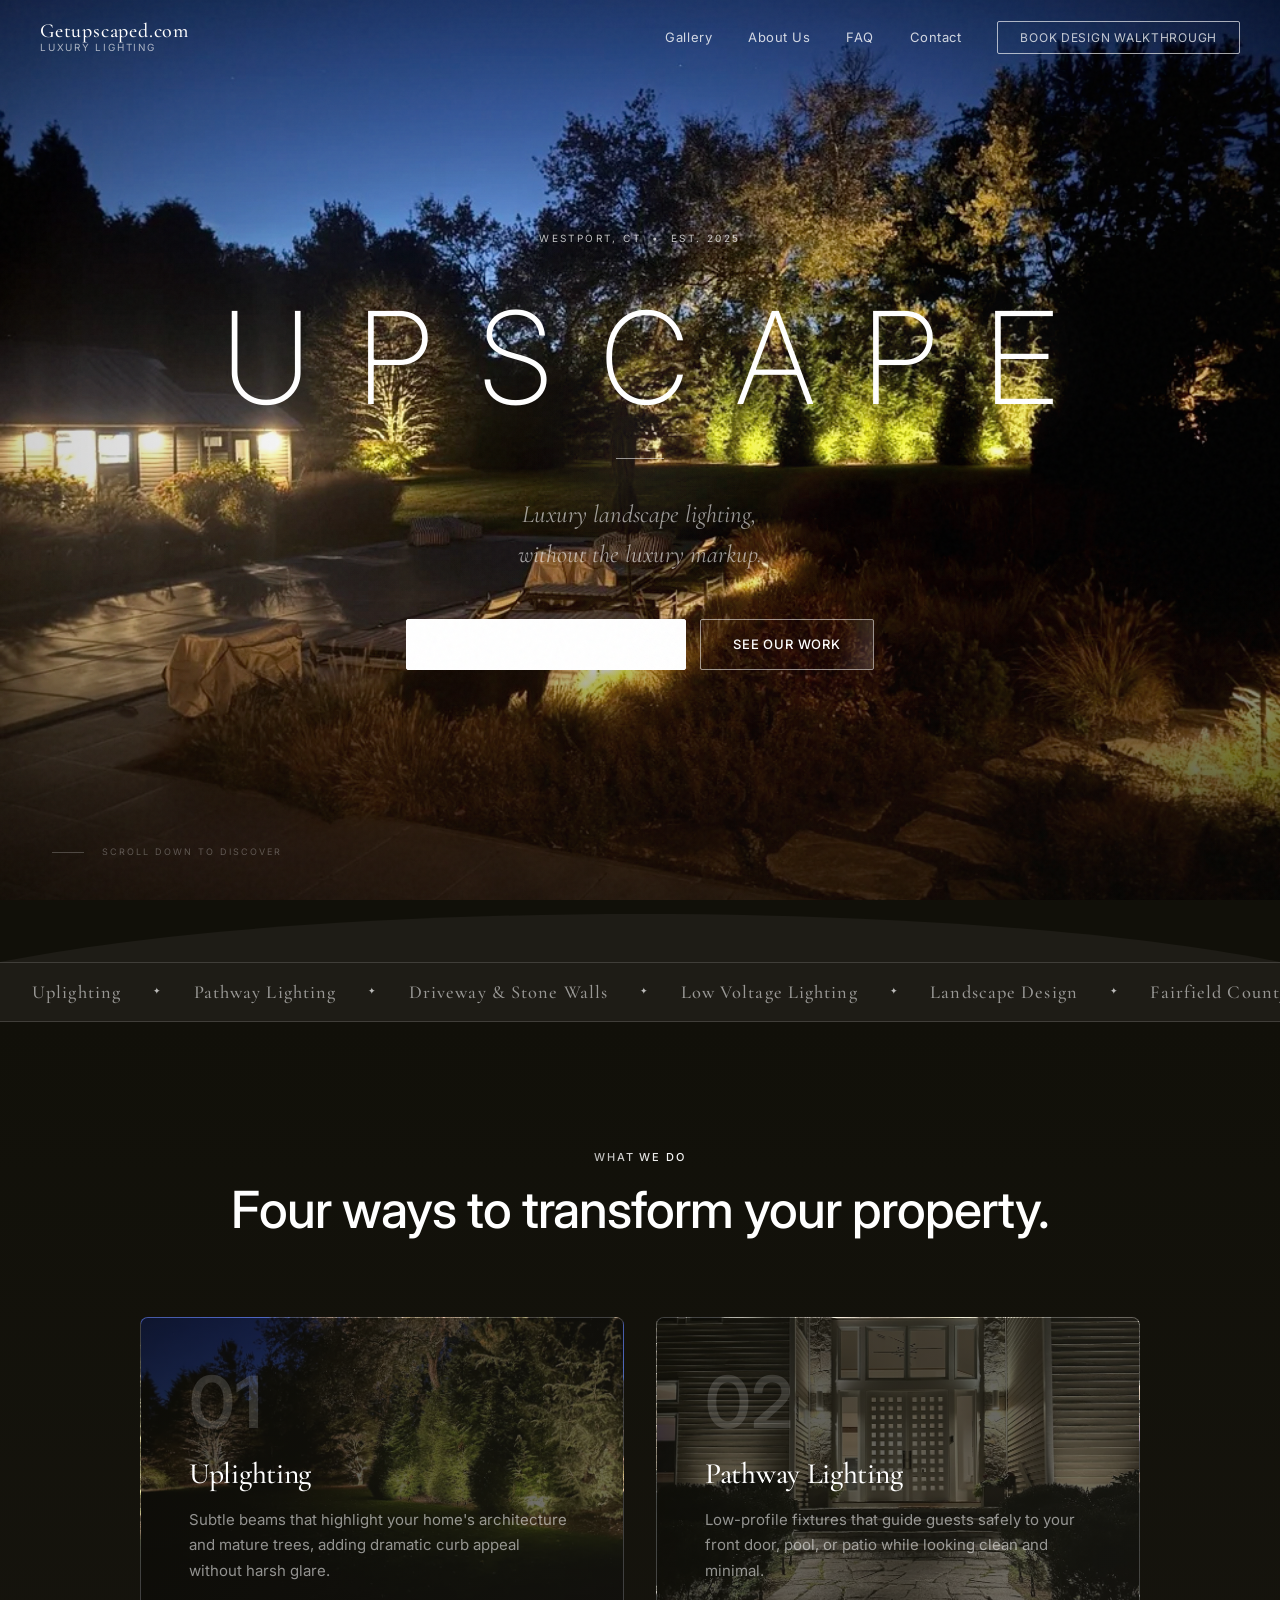
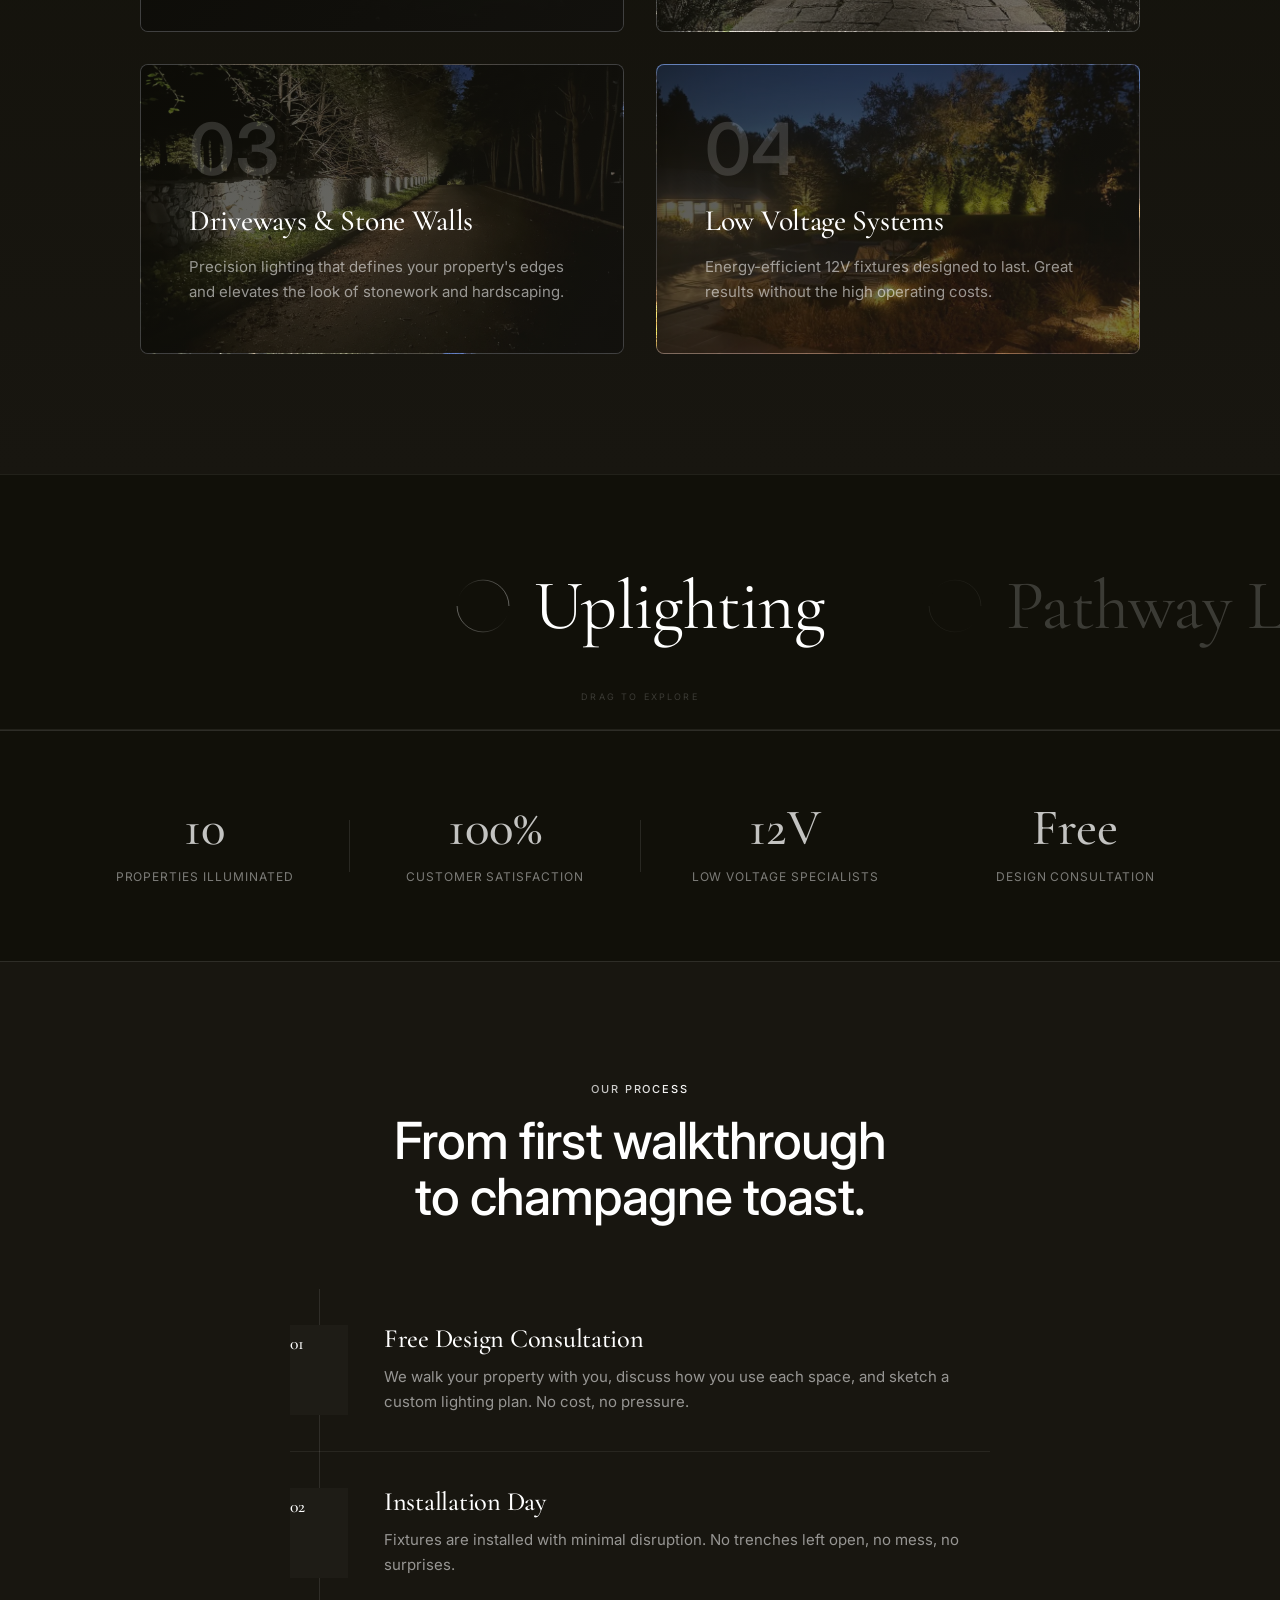
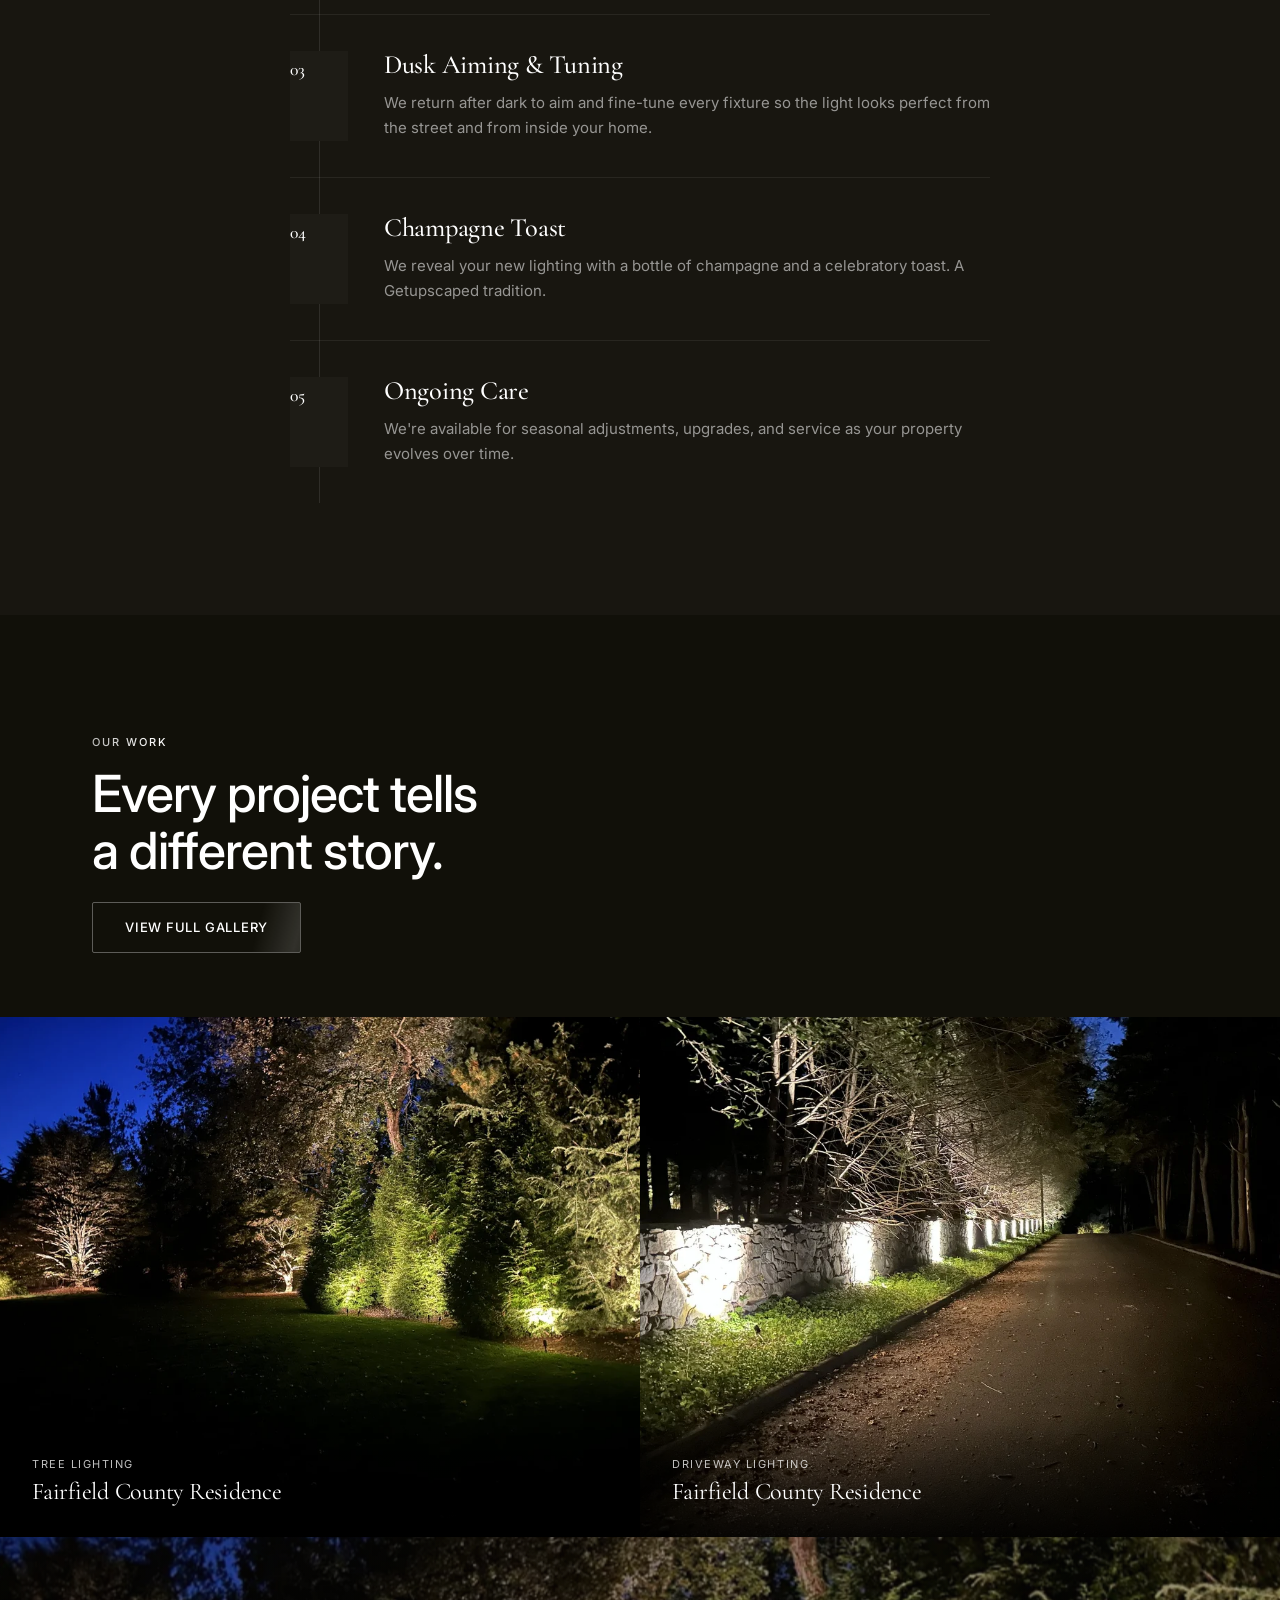
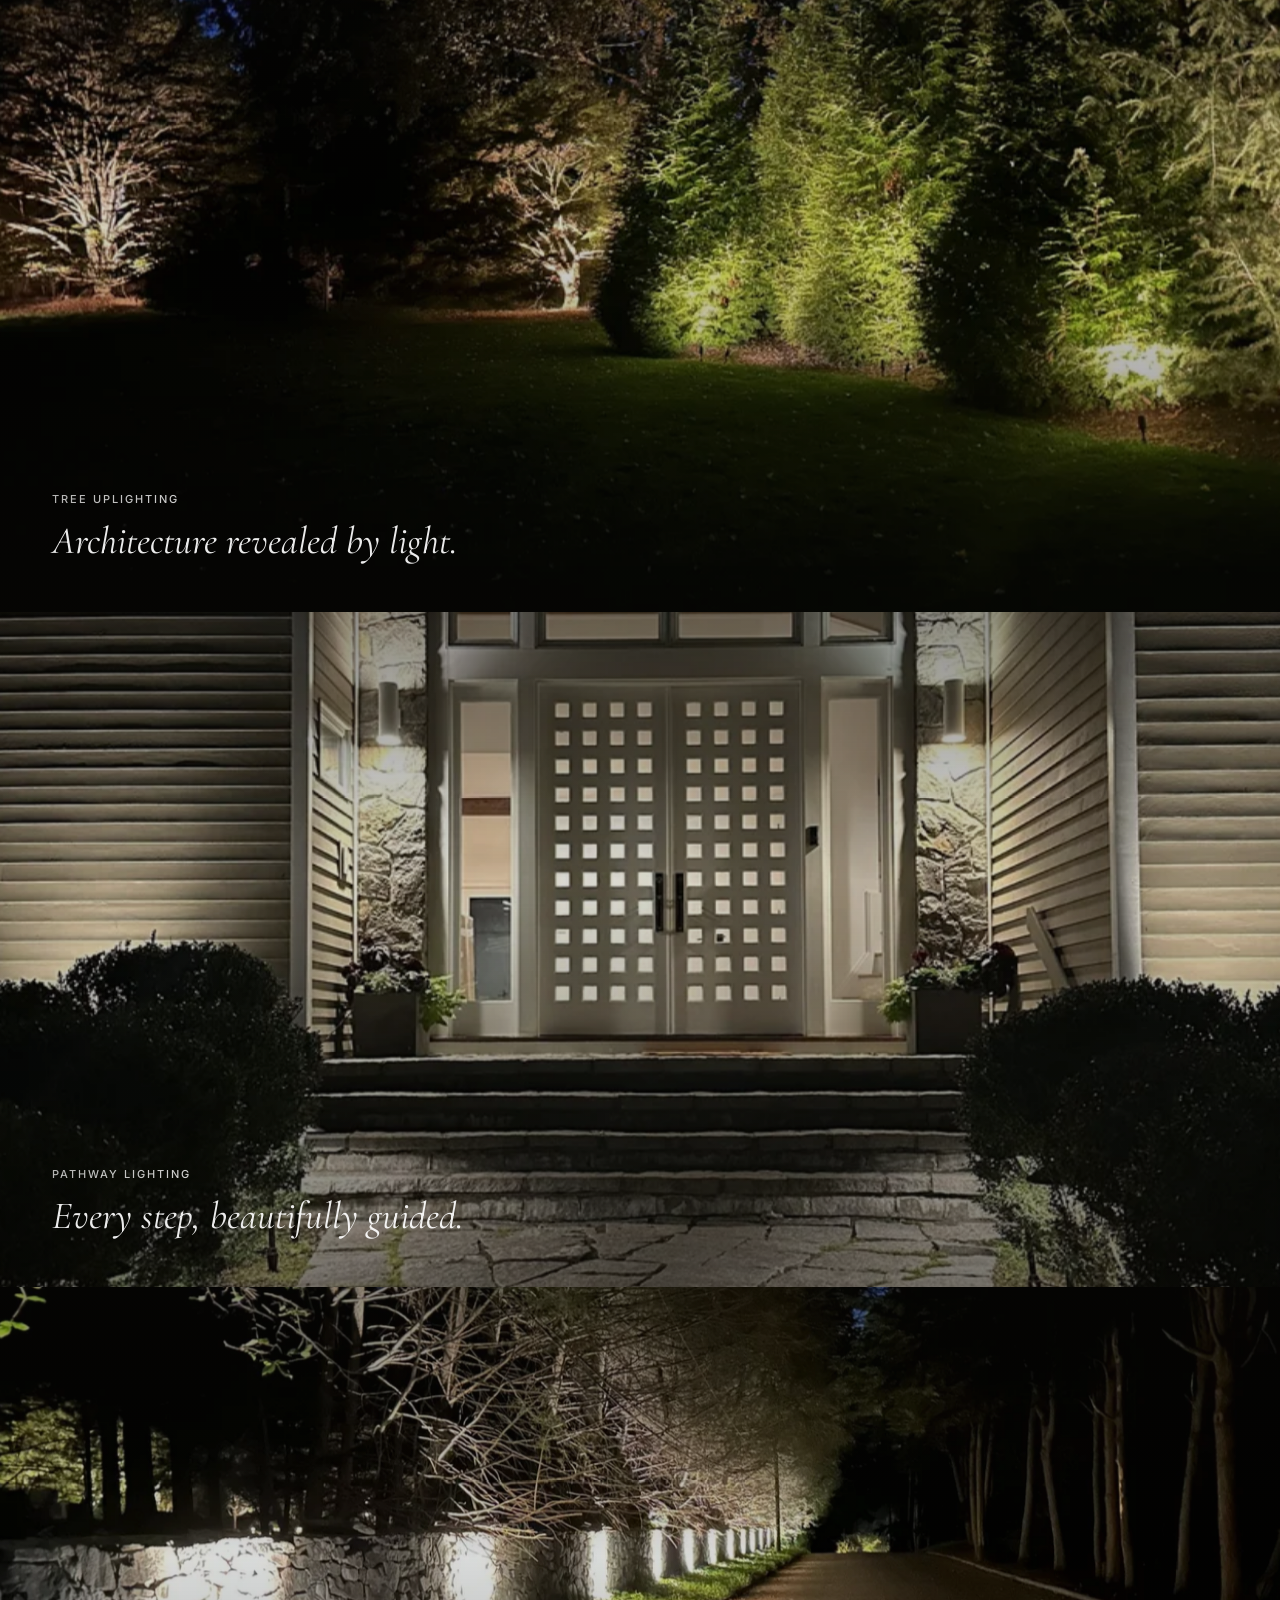
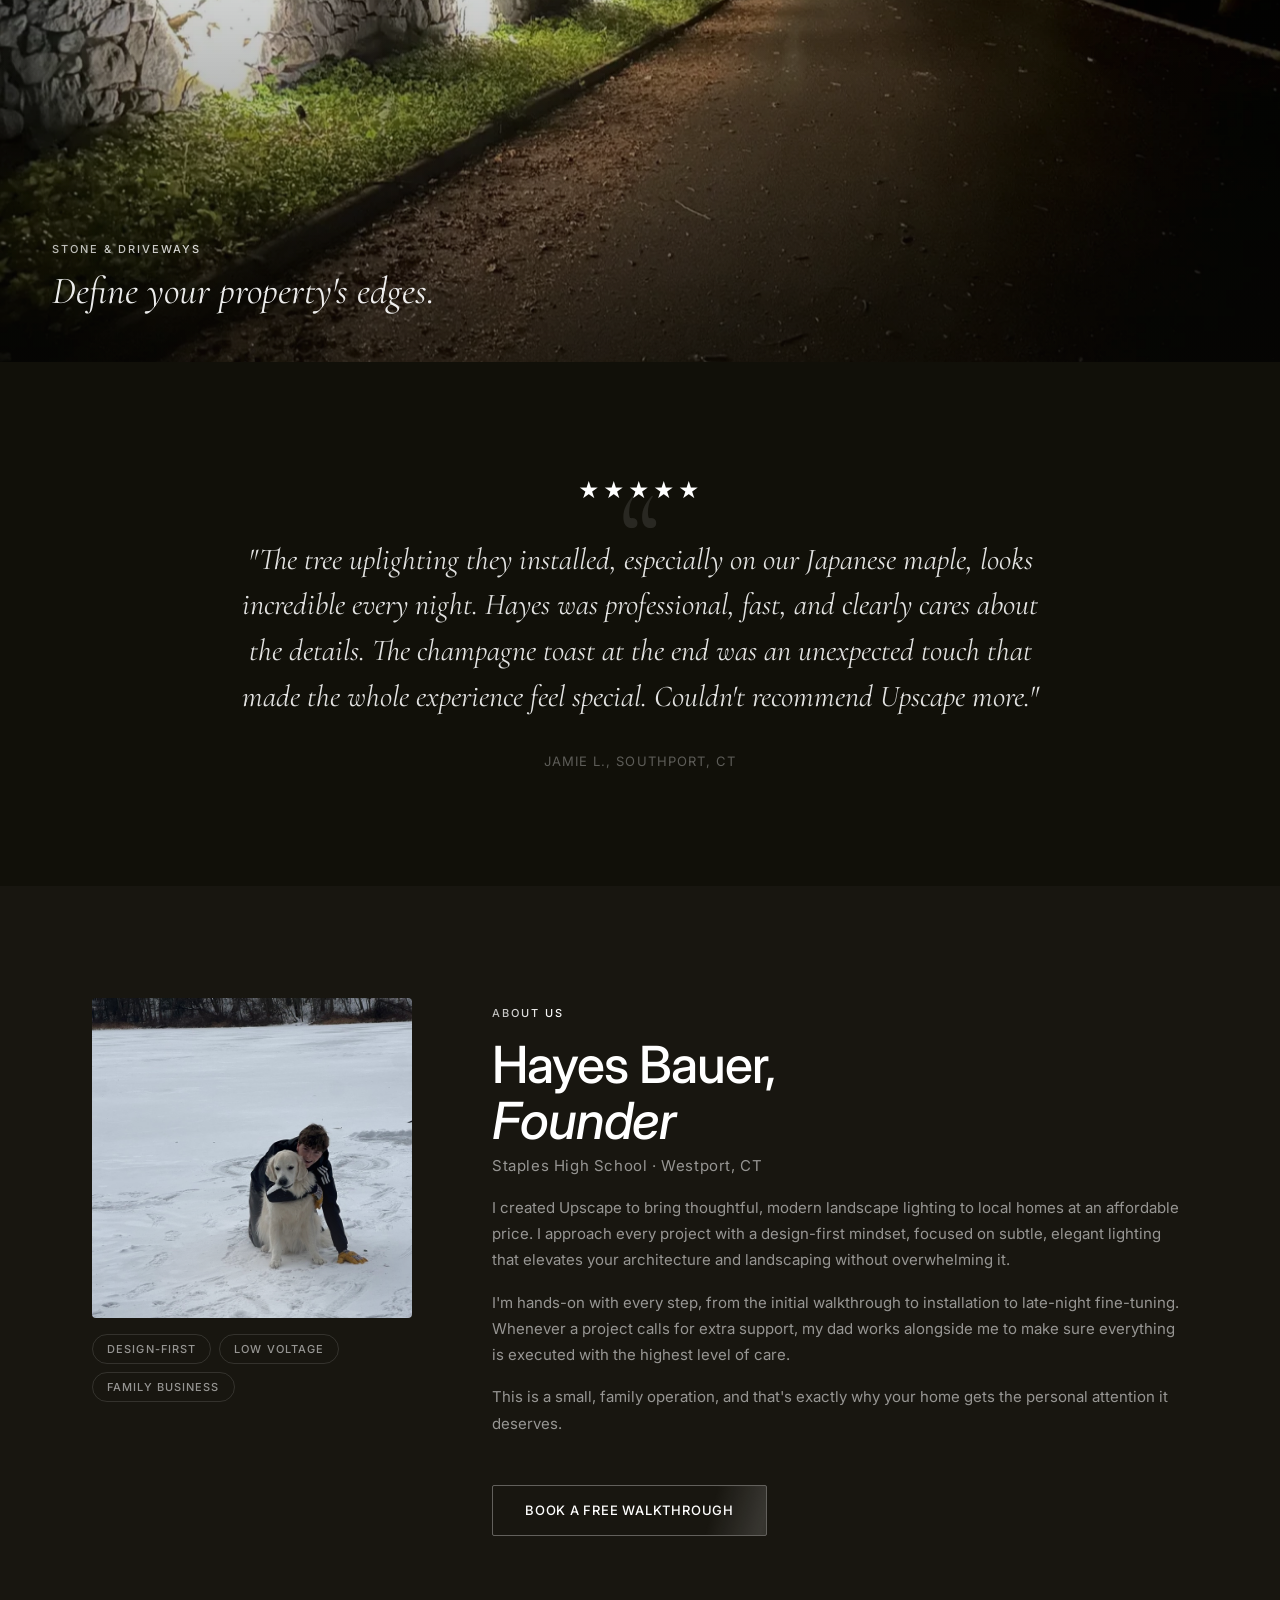
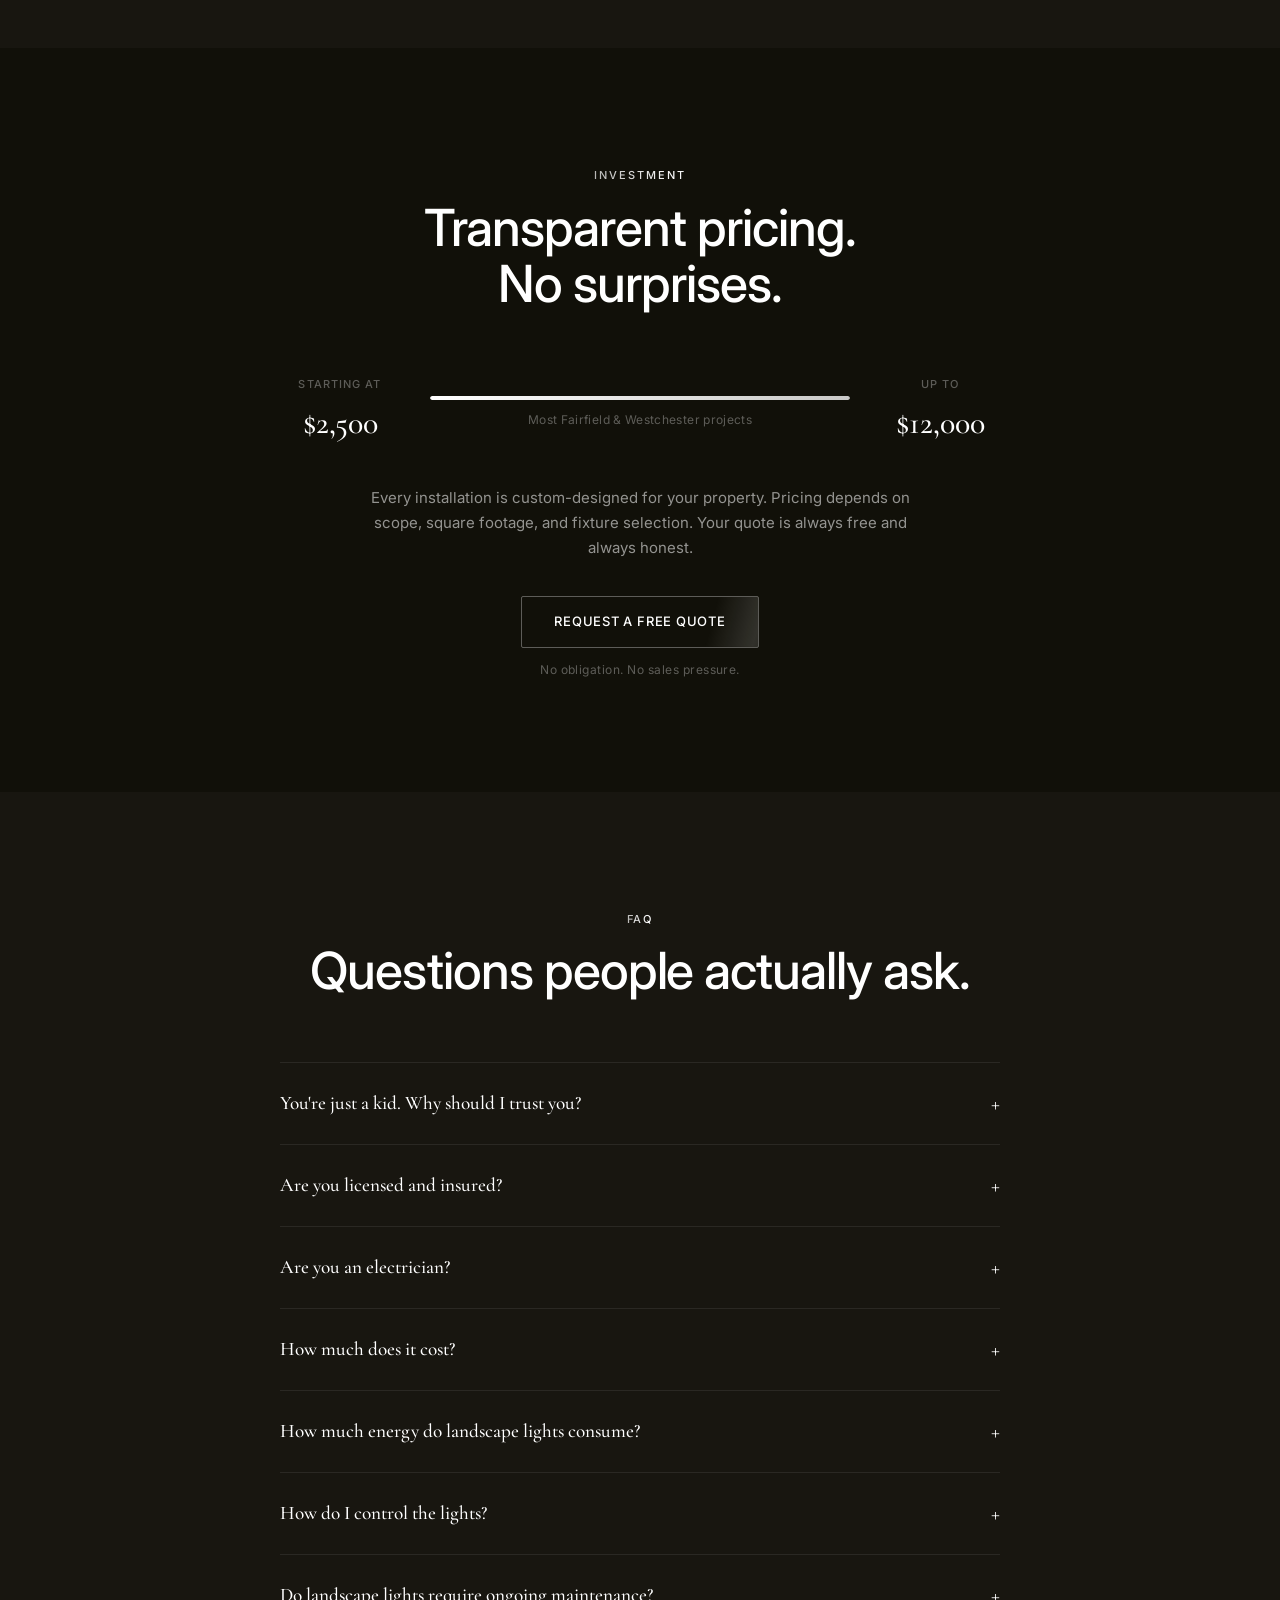
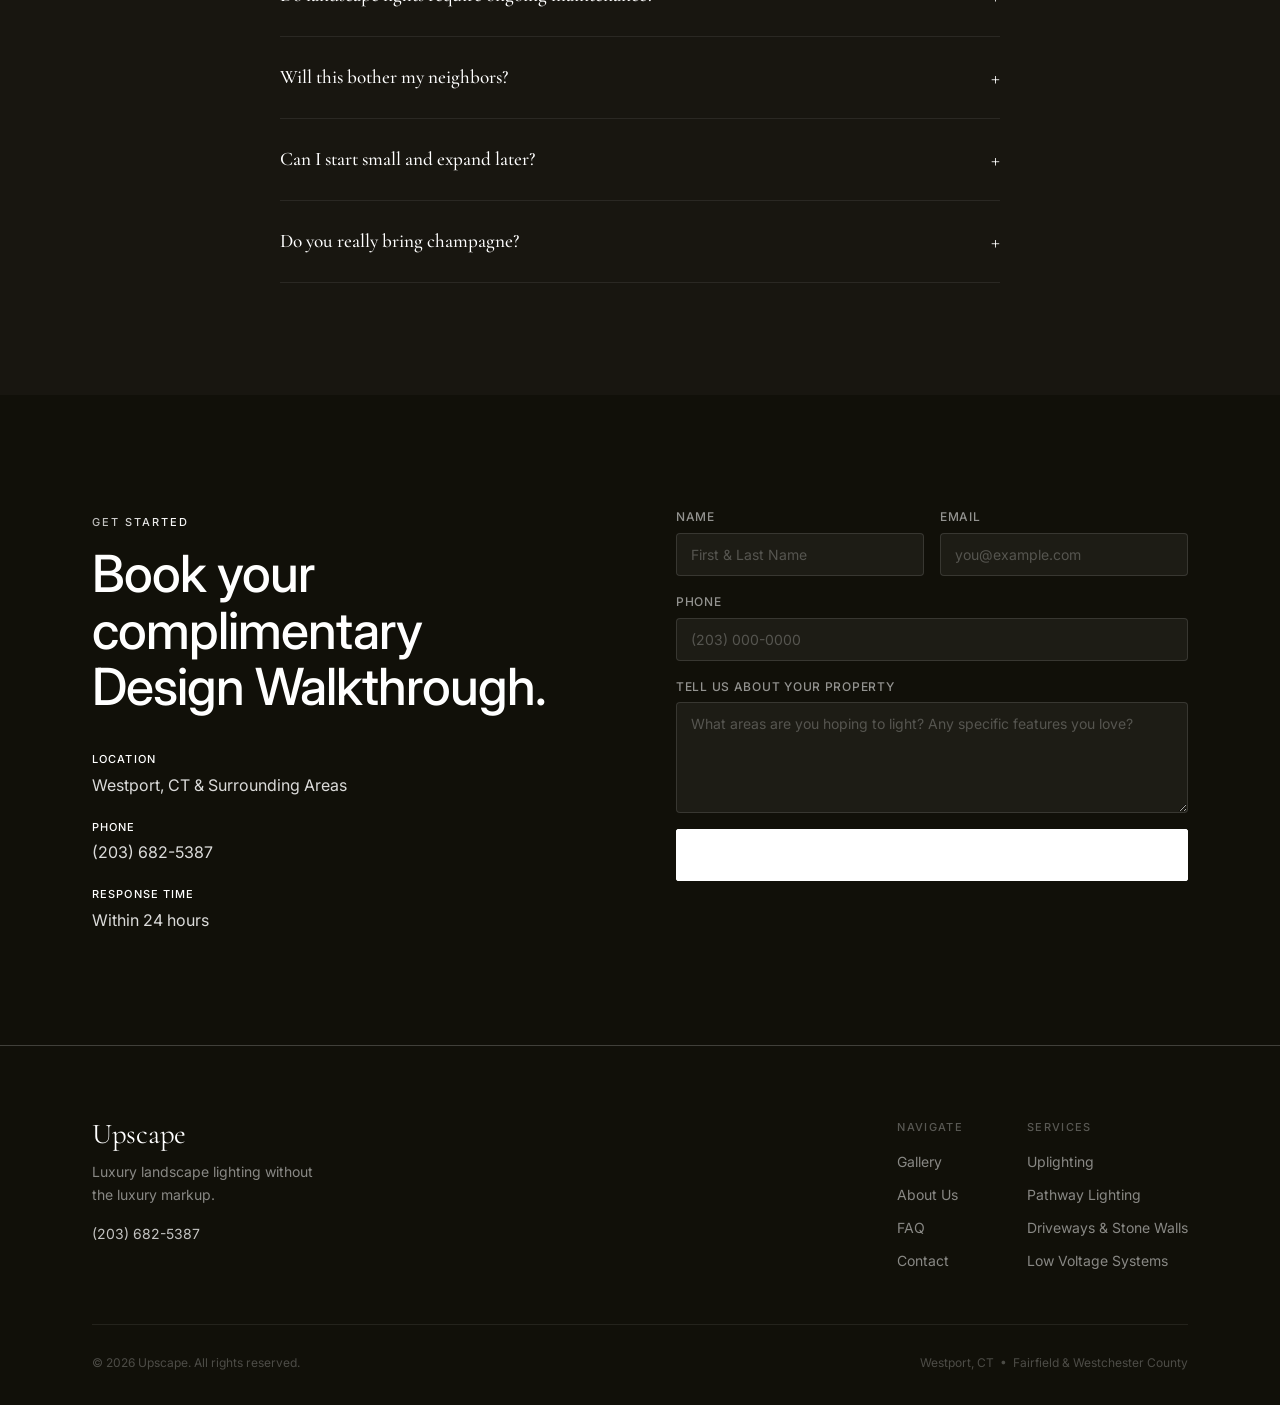
==== commit 0cf3db96: "Add Montfort cloud fog bg + draggable service hero-transition - Replace gold particle system with vo" ====
--- a/index.html
+++ b/index.html
@@ -138,26 +138,63 @@
     </div>
   </section>
 
-  <!-- SPINNING RING TRANSITION -->
-  <div class="ring-section" id="ringSection">
-    <div class="ring-section__wrap">
-      <svg class="ring-section__svg" viewBox="0 0 360 360" xmlns="http://www.w3.org/2000/svg">
-        <defs>
-          <path id="ringPath" d="M 180,180 m -142,0 a 142,142 0 1,1 284,0 a 142,142 0 1,1 -284,0"/>
-          <filter id="ringGlowF" x="-30%" y="-30%" width="160%" height="160%">
-            <feGaussianBlur in="SourceGraphic" stdDeviation="5"/>
-          </filter>
-        </defs>
-        <circle cx="180" cy="180" r="142" fill="none" stroke="rgba(255,255,255,0.07)" stroke-width="1"/>
-        <circle cx="180" cy="180" r="112" fill="none" stroke="rgba(255,255,255,0.04)" stroke-width="0.5"/>
-        <circle cx="180" cy="180" r="82"  fill="none" stroke="rgba(255,255,255,0.03)" stroke-width="0.5"/>
-        <circle cx="180" cy="180" r="142" fill="none" stroke="rgba(255,255,255,0.35)" stroke-width="0.5" filter="url(#ringGlowF)"/>
-        <text font-family="Inter, sans-serif" font-size="10.5" letter-spacing="3.5" fill="rgba(255,255,255,0.4)" font-weight="300">
-          <textPath href="#ringPath">UPLIGHTING · PATHWAY LIGHTING · STONE WALLS · TREE LIGHTING · LOW VOLTAGE ·&nbsp;&nbsp;&nbsp;</textPath>
-        </text>
-      </svg>
-      <div class="ring-section__center">✦</div>
-    </div>
+  <!-- MONTFORT-STYLE DRAGGABLE SERVICE TRANSITION -->
+  <div class="svc-ht" id="svcHt">
+    <div class="svc-ht__track" id="svcHtTrack">
+      <div class="svc-ht__item" data-idx="0">
+        <div class="svc-ht__spinner">
+          <svg viewBox="0 0 200 200" fill="none" xmlns="http://www.w3.org/2000/svg">
+            <defs>
+              <linearGradient id="hta0" x1="0%" y1="0%" x2="100%" y2="0%"><stop offset="0%" stop-color="rgba(255,255,255,0)"/><stop offset="100%" stop-color="rgba(255,255,255,0.9)"/></linearGradient>
+              <linearGradient id="htb0" x1="0%" y1="0%" x2="100%" y2="0%"><stop offset="0%" stop-color="rgba(255,255,255,0.9)"/><stop offset="100%" stop-color="rgba(255,255,255,0)"/></linearGradient>
+            </defs>
+            <path stroke="url(#hta0)" stroke-width="1.5" d="M 4 100 A 96 96 0 0 1 196 100" fill="none"/>
+            <path stroke="url(#htb0)" stroke-width="1.5" d="M 196 100 A 96 96 0 0 1 4 100" fill="none"/>
+          </svg>
+        </div>
+        <span class="svc-ht__name">Uplighting</span>
+      </div>
+      <div class="svc-ht__item" data-idx="1">
+        <div class="svc-ht__spinner">
+          <svg viewBox="0 0 200 200" fill="none" xmlns="http://www.w3.org/2000/svg">
+            <defs>
+              <linearGradient id="hta1" x1="0%" y1="0%" x2="100%" y2="0%"><stop offset="0%" stop-color="rgba(255,255,255,0)"/><stop offset="100%" stop-color="rgba(255,255,255,0.9)"/></linearGradient>
+              <linearGradient id="htb1" x1="0%" y1="0%" x2="100%" y2="0%"><stop offset="0%" stop-color="rgba(255,255,255,0.9)"/><stop offset="100%" stop-color="rgba(255,255,255,0)"/></linearGradient>
+            </defs>
+            <path stroke="url(#hta1)" stroke-width="1.5" d="M 4 100 A 96 96 0 0 1 196 100" fill="none"/>
+            <path stroke="url(#htb1)" stroke-width="1.5" d="M 196 100 A 96 96 0 0 1 4 100" fill="none"/>
+          </svg>
+        </div>
+        <span class="svc-ht__name">Pathway Lighting</span>
+      </div>
+      <div class="svc-ht__item" data-idx="2">
+        <div class="svc-ht__spinner">
+          <svg viewBox="0 0 200 200" fill="none" xmlns="http://www.w3.org/2000/svg">
+            <defs>
+              <linearGradient id="hta2" x1="0%" y1="0%" x2="100%" y2="0%"><stop offset="0%" stop-color="rgba(255,255,255,0)"/><stop offset="100%" stop-color="rgba(255,255,255,0.9)"/></linearGradient>
+              <linearGradient id="htb2" x1="0%" y1="0%" x2="100%" y2="0%"><stop offset="0%" stop-color="rgba(255,255,255,0.9)"/><stop offset="100%" stop-color="rgba(255,255,255,0)"/></linearGradient>
+            </defs>
+            <path stroke="url(#hta2)" stroke-width="1.5" d="M 4 100 A 96 96 0 0 1 196 100" fill="none"/>
+            <path stroke="url(#htb2)" stroke-width="1.5" d="M 196 100 A 96 96 0 0 1 4 100" fill="none"/>
+          </svg>
+        </div>
+        <span class="svc-ht__name">Driveways &amp; Walls</span>
+      </div>
+      <div class="svc-ht__item" data-idx="3">
+        <div class="svc-ht__spinner">
+          <svg viewBox="0 0 200 200" fill="none" xmlns="http://www.w3.org/2000/svg">
+            <defs>
+              <linearGradient id="hta3" x1="0%" y1="0%" x2="100%" y2="0%"><stop offset="0%" stop-color="rgba(255,255,255,0)"/><stop offset="100%" stop-color="rgba(255,255,255,0.9)"/></linearGradient>
+              <linearGradient id="htb3" x1="0%" y1="0%" x2="100%" y2="0%"><stop offset="0%" stop-color="rgba(255,255,255,0.9)"/><stop offset="100%" stop-color="rgba(255,255,255,0)"/></linearGradient>
+            </defs>
+            <path stroke="url(#hta3)" stroke-width="1.5" d="M 4 100 A 96 96 0 0 1 196 100" fill="none"/>
+            <path stroke="url(#htb3)" stroke-width="1.5" d="M 196 100 A 96 96 0 0 1 4 100" fill="none"/>
+          </svg>
+        </div>
+        <span class="svc-ht__name">Low Voltage</span>
+      </div>
+    </div>
+    <p class="svc-ht__hint">drag to explore</p>
   </div>
 
   <!-- STATS -->
--- a/styles.css
+++ b/styles.css
@@ -316,18 +316,7 @@
   pointer-events: none;
 }
 
-/* ===========================
-   AMBIENT PARTICLES CANVAS
-=========================== */
-#particles-canvas {
-  position: fixed;
-  inset: 0;
-  width: 100%;
-  height: 100%;
-  pointer-events: none;
-  z-index: 1;
-  opacity: 0.45;
-}
+/* particles-canvas removed — replaced by fog-canvas */
 
 /* ===========================
    REVEAL VARIANTS
@@ -1026,69 +1015,80 @@
 }
 
 /* ===========================
-   SPINNING RING TRANSITION
-=========================== */
-.ring-section {
+   MONTFORT-STYLE SERVICE TRANSITION
+=========================== */
+.svc-ht {
+  padding: 96px 0 88px;
+  background: var(--dark);
+  overflow: hidden;
+  position: relative;
+  border-top: 1px solid rgba(255,255,255,0.07);
+  border-bottom: 1px solid rgba(255,255,255,0.07);
+}
+
+.svc-ht__track {
   display: flex;
   align-items: center;
-  justify-content: center;
-  padding: 96px 0;
-  background: var(--dark);
-  position: relative;
-  overflow: hidden;
-}
-
-.ring-section::before {
-  content: '';
-  position: absolute;
-  width: 600px;
-  height: 600px;
-  border-radius: 50%;
-  background: radial-gradient(ellipse, rgba(255,255,255,0.03) 0%, transparent 70%);
-  pointer-events: none;
-}
-
-.ring-section__wrap {
-  position: relative;
-  width: 300px;
-  height: 300px;
-  opacity: 0;
-  transform: scale(0.82) rotate(-6deg);
-  transition: opacity 1.1s var(--ease), transform 1.3s var(--ease);
-}
-
-.ring-section__wrap.visible {
-  opacity: 1;
-  transform: scale(1) rotate(0deg);
-}
-
-.ring-section__svg {
-  position: absolute;
+  width: max-content;
+  cursor: grab;
+  user-select: none;
+  will-change: transform;
+}
+.svc-ht__track:active { cursor: grabbing; }
+
+.svc-ht__item {
+  display: flex;
+  align-items: center;
+  gap: 24px;
+  padding: 0 52px;
+  opacity: 0.18;
+  transition: opacity 0.55s var(--ease);
+}
+.svc-ht__item.active { opacity: 1; }
+
+.svc-ht__spinner {
+  width: 54px;
+  height: 54px;
+  flex-shrink: 0;
+  animation: ring-spin 3.5s linear infinite;
+}
+
+@keyframes ring-spin {
+  to { transform: rotate(360deg); }
+}
+
+.svc-ht__name {
+  font-family: 'Cormorant Garamond', serif;
+  font-size: clamp(2.4rem, 5.5vw, 5rem);
+  font-weight: 400;
+  color: var(--white);
+  white-space: nowrap;
+  letter-spacing: -0.01em;
+  line-height: 1;
+}
+
+.svc-ht__hint {
+  position: absolute;
+  bottom: 24px;
+  left: 50%;
+  transform: translateX(-50%);
+  font-size: 9px;
+  letter-spacing: 0.24em;
+  text-transform: uppercase;
+  color: rgba(255,255,255,0.18);
+  white-space: nowrap;
+}
+
+/* ===========================
+   FOG CANVAS BACKGROUND
+=========================== */
+#fog-canvas {
+  position: fixed;
   inset: 0;
   width: 100%;
   height: 100%;
-  animation: ring-spin 28s linear infinite;
-  transform-origin: 50% 50%;
-}
-
-@keyframes ring-spin {
-  to { transform: rotate(360deg); }
-}
-
-.ring-section__center {
-  position: absolute;
-  inset: 0;
-  display: flex;
-  align-items: center;
-  justify-content: center;
-  font-size: 1.1rem;
-  color: rgba(255,255,255,0.45);
-  animation: ring-star-pulse 4.5s ease-in-out infinite;
-}
-
-@keyframes ring-star-pulse {
-  0%, 100% { opacity: 0.2; transform: scale(1); }
-  50%       { opacity: 0.7; transform: scale(1.2); }
+  pointer-events: none;
+  z-index: 0;
 }
 
 /* ===========================
